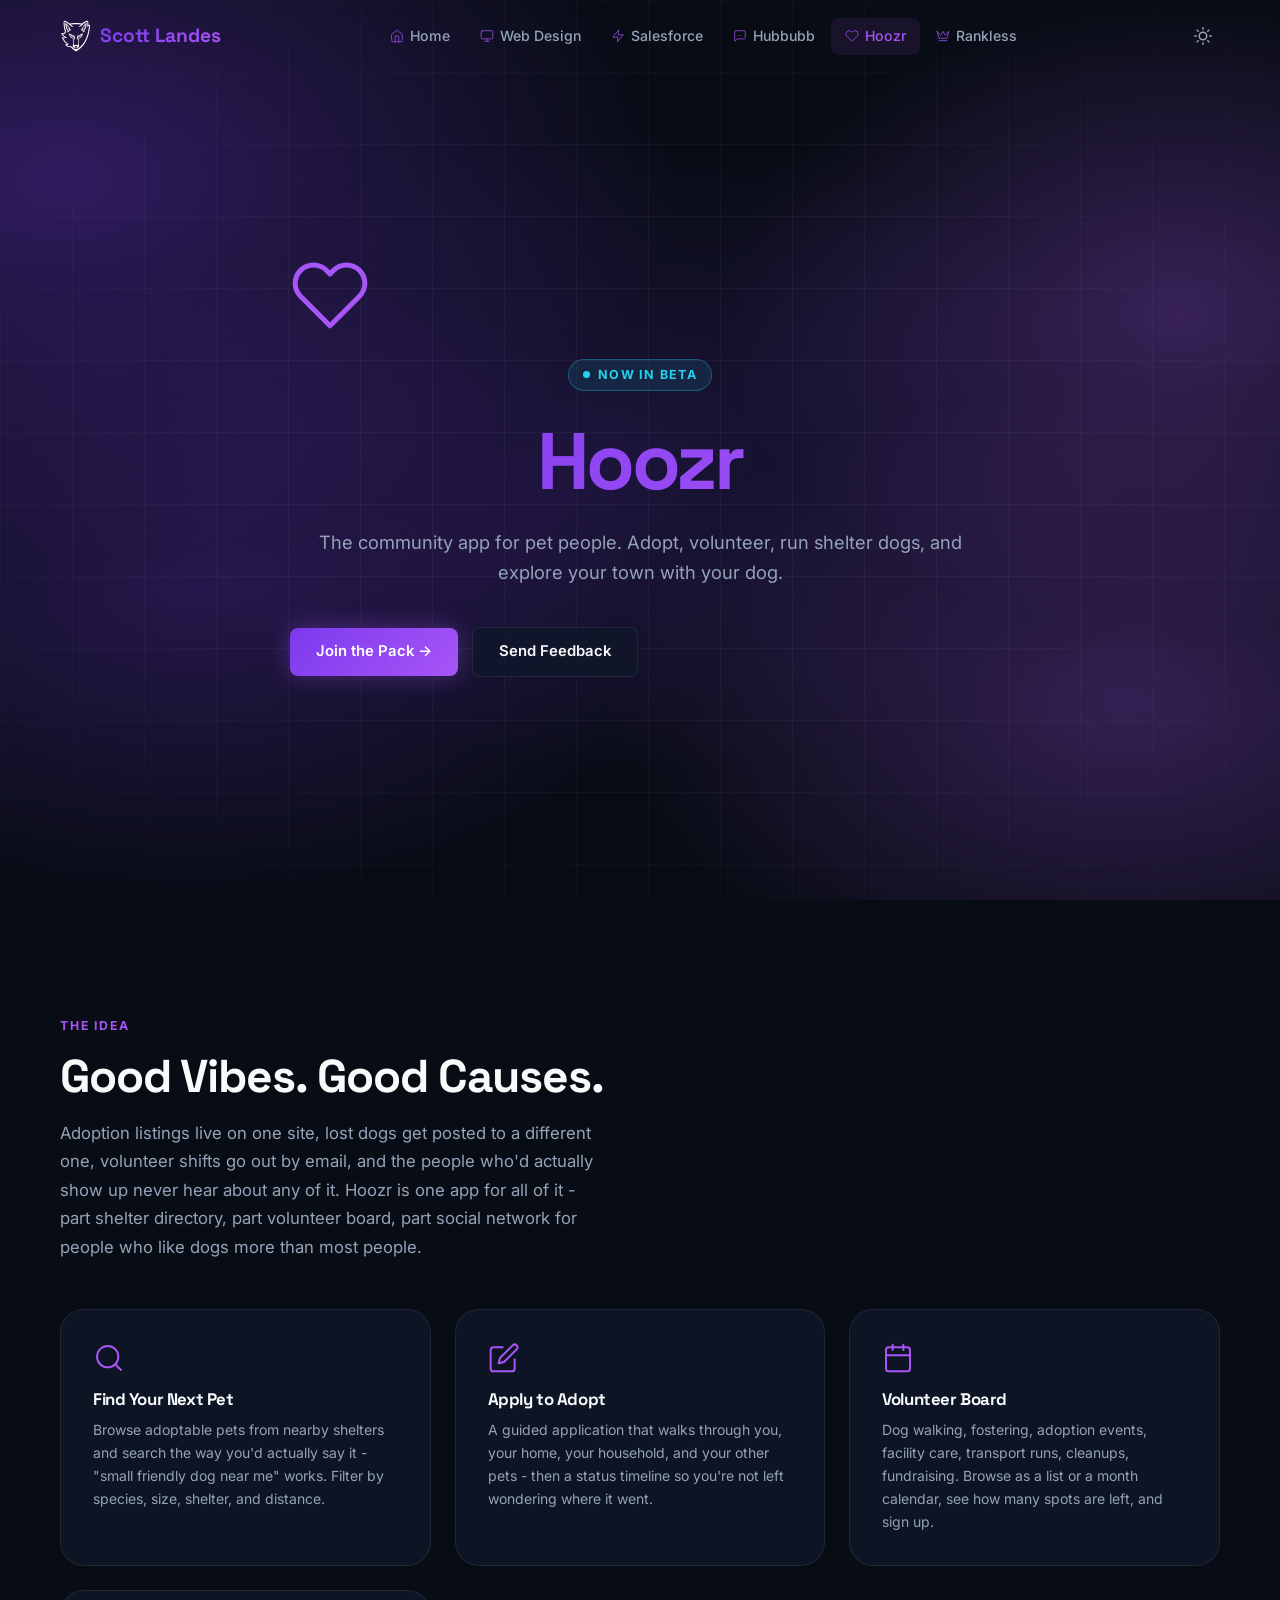
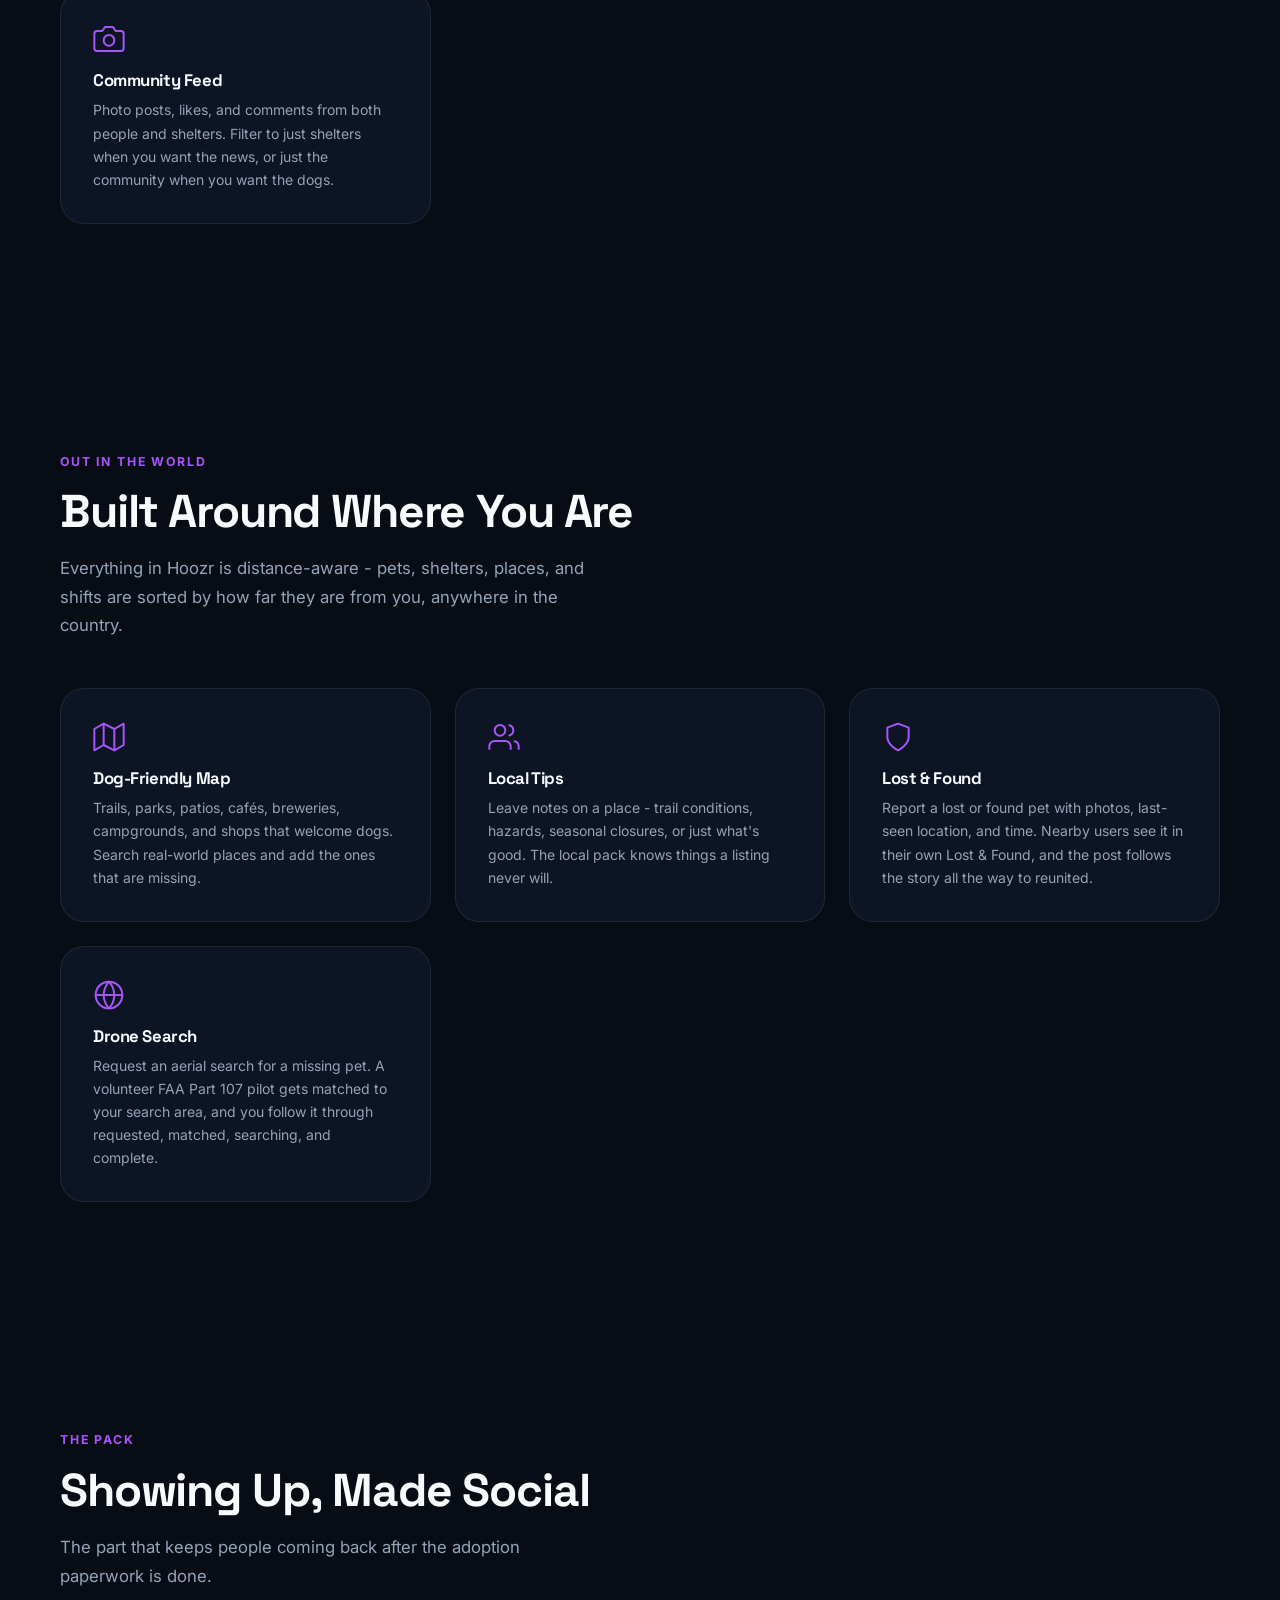
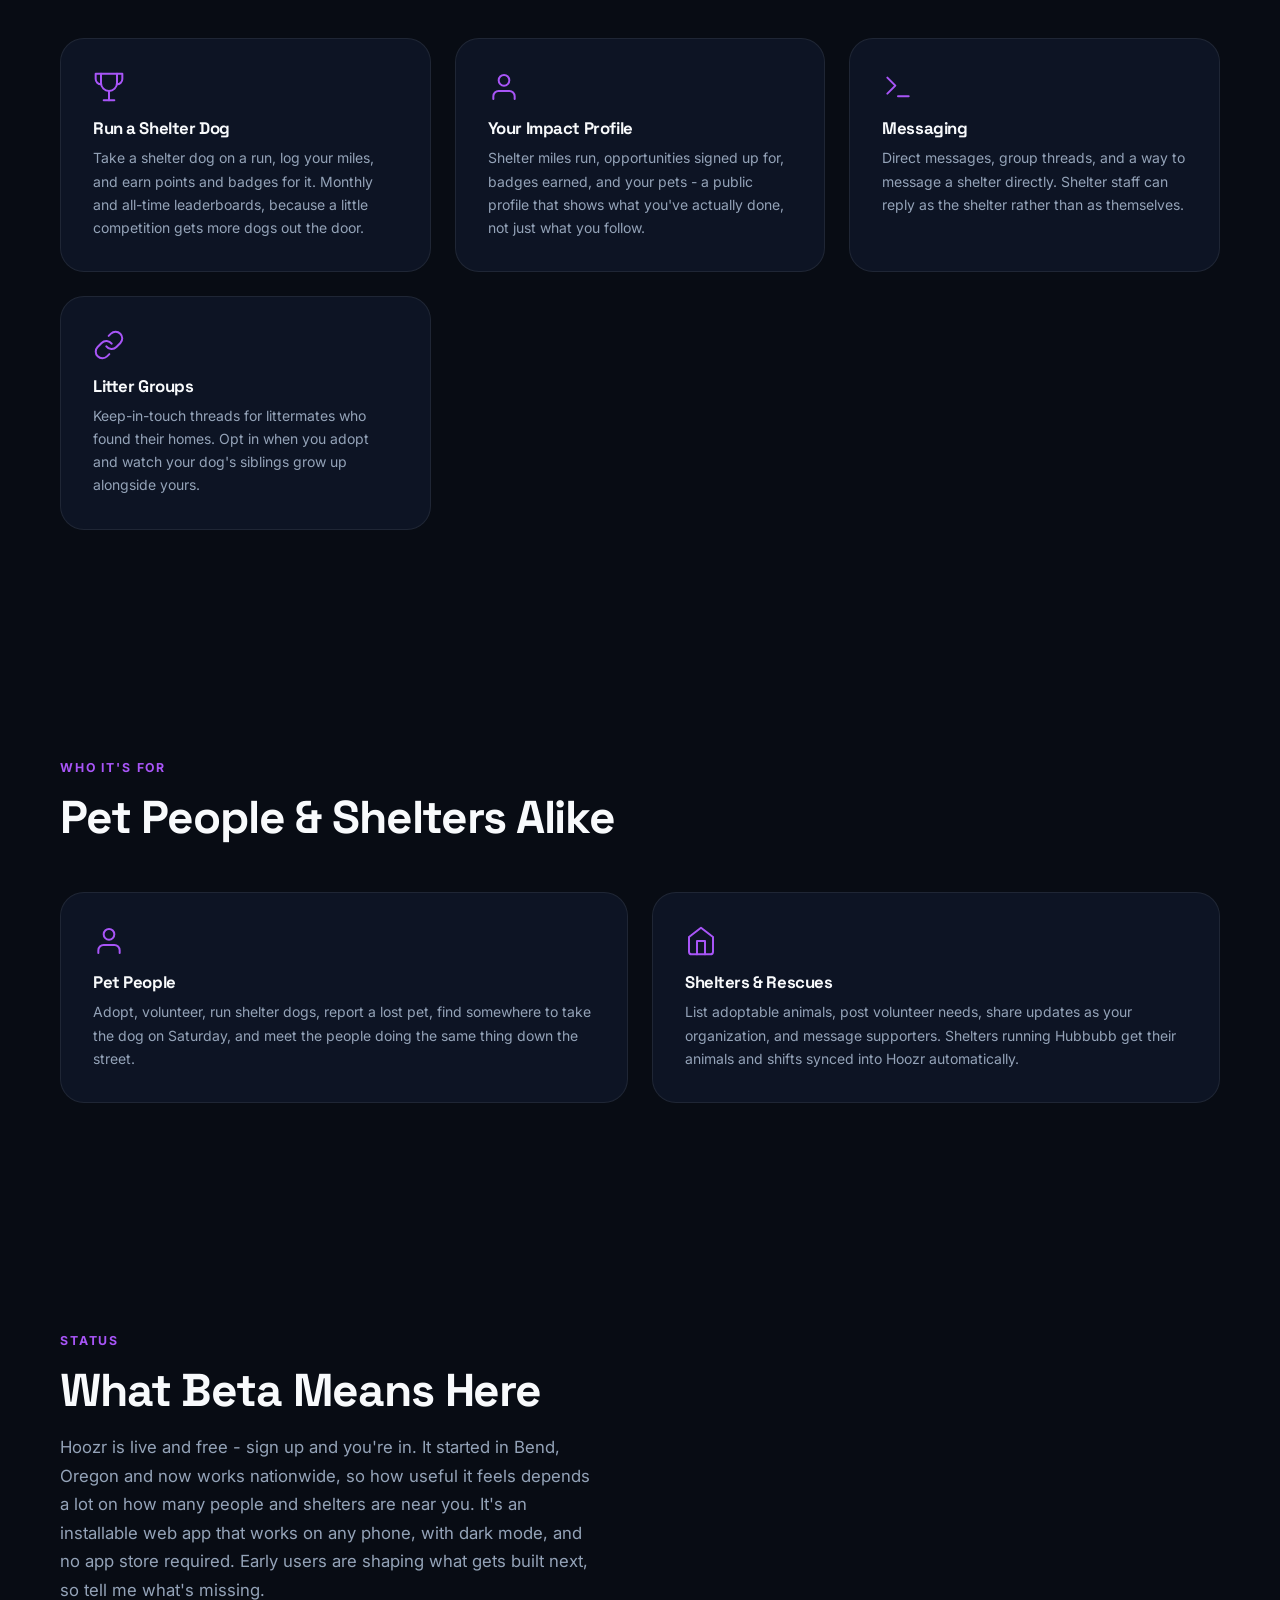
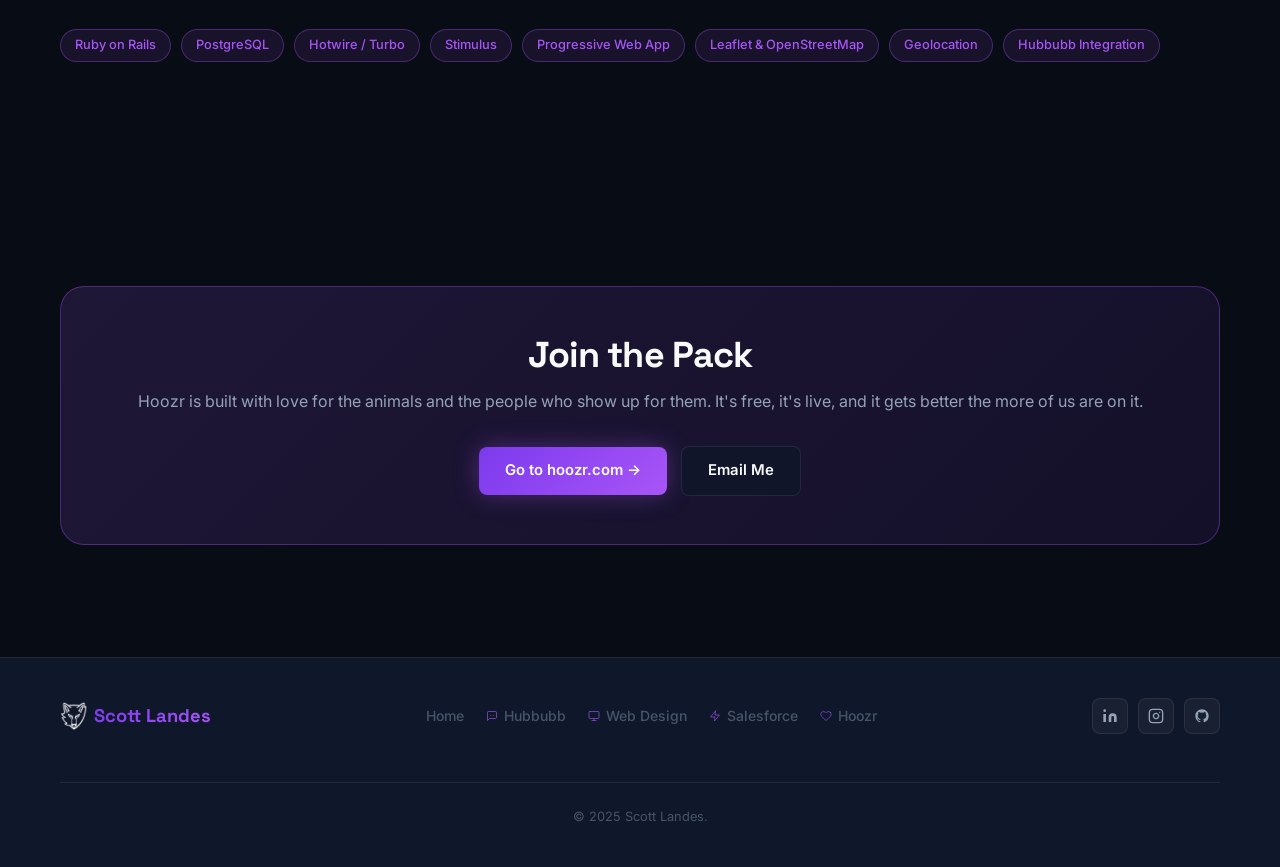
==== pages/hoozr.html @ 463d2e7c "Update product pages: Hubbubb and Hoozr to beta, Kings to Rankless Rewrite the three product pages f" ====
<!DOCTYPE html>
<html lang="en">
<head>
  <meta charset="UTF-8" />
  <meta name="viewport" content="width=device-width, initial-scale=1.0" />

  <!-- Primary Meta -->
  <title>Hoozr | Community App for Pet People | Beta | Scott Landes</title>
  <meta name="description" content="Hoozr is a community app for pet people, now in beta - adopt, volunteer, run shelter dogs, report lost pets, and find dog-friendly places near you." />
  <meta name="author" content="Scott Landes" />
  <link rel="canonical" href="https://scottjlandes.com/pages/hoozr.html" />
  <link rel="icon" type="image/svg+xml" href="../images/icons/icon-logo.svg" />
  <link rel="icon" type="image/png" sizes="32x32" href="../images/icons/icon-logo.png" />
  <link rel="apple-touch-icon" href="../images/icons/icon-logo.png" />

  <!-- Open Graph -->
  <meta property="og:type" content="website" />
  <meta property="og:url" content="https://scottjlandes.com/pages/hoozr.html" />
  <meta property="og:title" content="Hoozr | Community App for Pet People | Beta | Scott Landes" />
  <meta property="og:description" content="Hoozr is a community app for pet people, now in beta - adopt, volunteer, run shelter dogs, report lost pets, and find dog-friendly places near you." />
  <meta property="og:site_name" content="Scott Landes" />

  <!-- Twitter Card -->
  <meta name="twitter:card" content="summary_large_image" />
  <meta name="twitter:title" content="Hoozr | Community App for Pet People | Beta | Scott Landes" />
  <meta name="twitter:description" content="Hoozr is a community app for pet people, now in beta - adopt, volunteer, run shelter dogs, report lost pets, and find dog-friendly places near you." />

  <!-- Schema.org Person JSON-LD -->
  <script type="application/ld+json">
  {
    "@context": "https://schema.org",
    "@type": "Person",
    "name": "Scott Landes",
    "jobTitle": "Software Engineer & Web Designer",
    "url": "https://scottjlandes.com",
    "address": {
      "@type": "PostalAddress",
      "addressLocality": "Bend",
      "addressRegion": "OR",
      "addressCountry": "US"
    },
    "sameAs": [
      "https://www.linkedin.com/in/scott-and-vega",
      "https://www.instagram.com/scottnvega/"
    ]
  }
  </script>

  <!-- Fonts -->
  <link rel="preconnect" href="https://fonts.googleapis.com" />
  <link rel="preconnect" href="https://fonts.gstatic.com" crossorigin />
  <link href="https://fonts.googleapis.com/css2?family=Inter:wght@400;500;600&family=Space+Grotesk:wght@700;800&display=swap" rel="stylesheet" />

  <!-- Styles -->
  <link rel="stylesheet" href="../css/styles.css" />
  <script>(function(){var t=localStorage.getItem("theme");if(t)document.documentElement.setAttribute("data-theme",t);if(t==="light")document.addEventListener("DOMContentLoaded",function(){document.querySelectorAll("img[data-logo-dark]").forEach(function(i){i.src=i.getAttribute("data-logo-dark");});});})();</script>
</head>

<body>
  <div class="page-bg" aria-hidden="true"></div>

  <!-- ============================================================
       Navigation
  ============================================================ -->
  <header>
    <nav class="nav" aria-label="Main navigation">
      <div class="container">
        <div class="nav__inner">
          <a href="../index.html" class="nav__logo" aria-label="Scott Landes - Home"><img src="../images/icons/icon-logo.png" data-logo-light="../images/icons/icon-logo.png" data-logo-dark="../images/icons/icon-logo-dark.png" alt="" width="22" height="24"><span>Scott Landes</span></a>

          <ul class="nav__links" role="list">
            <li><a href="../index.html" class="nav__link"><img src="../images/icons/icon-home.svg" alt="" width="14" height="14">Home</a></li>
            <li><a href="web-design.html" class="nav__link"><img src="../images/icons/icon-web-design.svg" alt="" width="14" height="14">Web Design</a></li>
            <li><a href="salesforce.html" class="nav__link"><img src="../images/icons/icon-salesforce.svg" alt="" width="14" height="14">Salesforce</a></li>
            <li><a href="hubbubb.html" class="nav__link"><img src="../images/icons/icon-hubbub.svg" alt="" width="14" height="14">Hubbubb</a></li>
            <li><a href="hoozr.html" class="nav__link active" aria-current="page"><img src="../images/icons/icon-hoozr.svg" alt="" width="14" height="14">Hoozr</a></li>
            <li><a href="rankless.html" class="nav__link"><img src="../images/icons/icon-kings.svg" alt="" width="14" height="14">Rankless</a></li>
          </ul>

          <button class="nav__theme" aria-label="Toggle dark/light mode">
            <svg class="theme-icon theme-icon--sun" width="18" height="18" viewBox="0 0 24 24" fill="none" stroke="currentColor" stroke-width="2" stroke-linecap="round" stroke-linejoin="round" aria-hidden="true"><circle cx="12" cy="12" r="5"/><line x1="12" y1="1" x2="12" y2="3"/><line x1="12" y1="21" x2="12" y2="23"/><line x1="4.22" y1="4.22" x2="5.64" y2="5.64"/><line x1="18.36" y1="18.36" x2="19.78" y2="19.78"/><line x1="1" y1="12" x2="3" y2="12"/><line x1="21" y1="12" x2="23" y2="12"/><line x1="4.22" y1="19.78" x2="5.64" y2="18.36"/><line x1="18.36" y1="5.64" x2="19.78" y2="4.22"/></svg>
            <svg class="theme-icon theme-icon--moon" width="18" height="18" viewBox="0 0 24 24" fill="none" stroke="currentColor" stroke-width="2" stroke-linecap="round" stroke-linejoin="round" aria-hidden="true"><path d="M21 12.79A9 9 0 1 1 11.21 3 7 7 0 0 0 21 12.79z"/></svg>
          </button>
          <button class="nav__ham" aria-label="Open mobile menu" aria-expanded="false">
            <span></span>
            <span></span>
            <span></span>
          </button>
        </div>
      </div>
    </nav>

    <!-- Mobile overlay menu -->
    <div class="nav__mobile" aria-hidden="true">
      <a href="../index.html" class="nav__mobile-link"><img src="../images/icons/icon-home.svg" alt="" width="28" height="28">Home</a>
      <a href="web-design.html" class="nav__mobile-link"><img src="../images/icons/icon-web-design.svg" alt="" width="28" height="28">Web Design</a>
      <a href="salesforce.html" class="nav__mobile-link"><img src="../images/icons/icon-salesforce.svg" alt="" width="28" height="28">Salesforce</a>
      <a href="hubbubb.html" class="nav__mobile-link"><img src="../images/icons/icon-hubbub.svg" alt="" width="28" height="28">Hubbubb</a>
      <a href="hoozr.html" class="nav__mobile-link"><img src="../images/icons/icon-hoozr.svg" alt="" width="28" height="28">Hoozr</a>
      <a href="rankless.html" class="nav__mobile-link"><img src="../images/icons/icon-kings.svg" alt="" width="28" height="28">Rankless</a>
    </div>
  </header>

  <main>

    <!-- ============================================================
         Beta Hero
    ============================================================ -->
    <section class="cs-hero" aria-label="Hoozr - Now in Beta">
      <div class="hero__bg"></div>
      <div class="hero__grid"></div>

      <div class="container">
        <div class="cs-hero__content reveal">
          <div class="cs-hero__logo" aria-hidden="true"><img src="../images/icons/icon-hoozr.svg" alt="" width="80" height="80"></div>
          <p class="cs-hero__tag cs-hero__tag--beta">Now in Beta</p>
          <h1 class="cs-hero__title gradient-text">Hoozr</h1>
          <p class="cs-hero__desc">The community app for pet people. Adopt, volunteer, run shelter dogs, and explore your town with your dog.</p>
          <div class="hero__actions">
            <a href="https://hoozr.com" target="_blank" rel="noopener noreferrer" class="btn btn-primary">Join the Pack →</a>
            <a href="mailto:scottandvega@gmail.com?subject=Hoozr%20Beta%20Feedback" class="btn btn-ghost">Send Feedback</a>
          </div>
        </div>
      </div>
    </section>

    <!-- ============================================================
         The Idea
    ============================================================ -->
    <section aria-labelledby="hoozr-vision-title">
      <div class="container">
        <p class="label reveal">The Idea</p>
        <h2 class="section-title reveal reveal-d1" id="hoozr-vision-title">Good Vibes. Good Causes.</h2>
        <p class="section-desc reveal reveal-d2">Adoption listings live on one site, lost dogs get posted to a different one, volunteer shifts go out by email, and the people who'd actually show up never hear about any of it. Hoozr is one app for all of it - part shelter directory, part volunteer board, part social network for people who like dogs more than most people.</p>

        <div class="feature-grid">

          <div class="card reveal reveal-d1">
            <div class="feature-card__icon" aria-hidden="true"><img src="../images/icons/icon-search.svg" alt="" width="32" height="32"></div>
            <h3 class="feature-card__title">Find Your Next Pet</h3>
            <p class="feature-card__desc">Browse adoptable pets from nearby shelters and search the way you'd actually say it - "small friendly dog near me" works. Filter by species, size, shelter, and distance.</p>
          </div>

          <div class="card reveal reveal-d2">
            <div class="feature-card__icon" aria-hidden="true"><img src="../images/icons/icon-pen.svg" alt="" width="32" height="32"></div>
            <h3 class="feature-card__title">Apply to Adopt</h3>
            <p class="feature-card__desc">A guided application that walks through you, your home, your household, and your other pets - then a status timeline so you're not left wondering where it went.</p>
          </div>

          <div class="card reveal reveal-d3">
            <div class="feature-card__icon" aria-hidden="true"><img src="../images/icons/icon-calendar.svg" alt="" width="32" height="32"></div>
            <h3 class="feature-card__title">Volunteer Board</h3>
            <p class="feature-card__desc">Dog walking, fostering, adoption events, facility care, transport runs, cleanups, fundraising. Browse as a list or a month calendar, see how many spots are left, and sign up.</p>
          </div>

          <div class="card reveal reveal-d4">
            <div class="feature-card__icon" aria-hidden="true"><img src="../images/icons/icon-camera.svg" alt="" width="32" height="32"></div>
            <h3 class="feature-card__title">Community Feed</h3>
            <p class="feature-card__desc">Photo posts, likes, and comments from both people and shelters. Filter to just shelters when you want the news, or just the community when you want the dogs.</p>
          </div>

        </div>
      </div>
    </section>

    <!-- ============================================================
         Out In The World
    ============================================================ -->
    <section aria-labelledby="hoozr-local-title">
      <div class="container">
        <p class="label reveal">Out in the World</p>
        <h2 class="section-title reveal reveal-d1" id="hoozr-local-title">Built Around Where You Are</h2>
        <p class="section-desc reveal reveal-d2">Everything in Hoozr is distance-aware - pets, shelters, places, and shifts are sorted by how far they are from you, anywhere in the country.</p>

        <div class="feature-grid">

          <div class="card reveal reveal-d1">
            <div class="feature-card__icon" aria-hidden="true"><img src="../images/icons/icon-map.svg" alt="" width="32" height="32"></div>
            <h3 class="feature-card__title">Dog-Friendly Map</h3>
            <p class="feature-card__desc">Trails, parks, patios, cafés, breweries, campgrounds, and shops that welcome dogs. Search real-world places and add the ones that are missing.</p>
          </div>

          <div class="card reveal reveal-d2">
            <div class="feature-card__icon" aria-hidden="true"><img src="../images/icons/icon-users.svg" alt="" width="32" height="32"></div>
            <h3 class="feature-card__title">Local Tips</h3>
            <p class="feature-card__desc">Leave notes on a place - trail conditions, hazards, seasonal closures, or just what's good. The local pack knows things a listing never will.</p>
          </div>

          <div class="card reveal reveal-d3">
            <div class="feature-card__icon" aria-hidden="true"><img src="../images/icons/icon-shield.svg" alt="" width="32" height="32"></div>
            <h3 class="feature-card__title">Lost &amp; Found</h3>
            <p class="feature-card__desc">Report a lost or found pet with photos, last-seen location, and time. Nearby users see it in their own Lost &amp; Found, and the post follows the story all the way to reunited.</p>
          </div>

          <div class="card reveal reveal-d4">
            <div class="feature-card__icon" aria-hidden="true"><img src="../images/icons/icon-globe.svg" alt="" width="32" height="32"></div>
            <h3 class="feature-card__title">Drone Search</h3>
            <p class="feature-card__desc">Request an aerial search for a missing pet. A volunteer FAA Part 107 pilot gets matched to your search area, and you follow it through requested, matched, searching, and complete.</p>
          </div>

        </div>
      </div>
    </section>

    <!-- ============================================================
         Community
    ============================================================ -->
    <section aria-labelledby="hoozr-community-title">
      <div class="container">
        <p class="label reveal">The Pack</p>
        <h2 class="section-title reveal reveal-d1" id="hoozr-community-title">Showing Up, Made Social</h2>
        <p class="section-desc reveal reveal-d2">The part that keeps people coming back after the adoption paperwork is done.</p>

        <div class="feature-grid">

          <div class="card reveal reveal-d1">
            <div class="feature-card__icon" aria-hidden="true"><img src="../images/icons/icon-trophy.svg" alt="" width="32" height="32"></div>
            <h3 class="feature-card__title">Run a Shelter Dog</h3>
            <p class="feature-card__desc">Take a shelter dog on a run, log your miles, and earn points and badges for it. Monthly and all-time leaderboards, because a little competition gets more dogs out the door.</p>
          </div>

          <div class="card reveal reveal-d2">
            <div class="feature-card__icon" aria-hidden="true"><img src="../images/icons/icon-user.svg" alt="" width="32" height="32"></div>
            <h3 class="feature-card__title">Your Impact Profile</h3>
            <p class="feature-card__desc">Shelter miles run, opportunities signed up for, badges earned, and your pets - a public profile that shows what you've actually done, not just what you follow.</p>
          </div>

          <div class="card reveal reveal-d3">
            <div class="feature-card__icon" aria-hidden="true"><img src="../images/icons/icon-terminal.svg" alt="" width="32" height="32"></div>
            <h3 class="feature-card__title">Messaging</h3>
            <p class="feature-card__desc">Direct messages, group threads, and a way to message a shelter directly. Shelter staff can reply as the shelter rather than as themselves.</p>
          </div>

          <div class="card reveal reveal-d4">
            <div class="feature-card__icon" aria-hidden="true"><img src="../images/icons/icon-link.svg" alt="" width="32" height="32"></div>
            <h3 class="feature-card__title">Litter Groups</h3>
            <p class="feature-card__desc">Keep-in-touch threads for littermates who found their homes. Opt in when you adopt and watch your dog's siblings grow up alongside yours.</p>
          </div>

        </div>
      </div>
    </section>

    <!-- ============================================================
         Built For
    ============================================================ -->
    <section aria-labelledby="hoozr-audience-title">
      <div class="container">
        <p class="label reveal">Who It's For</p>
        <h2 class="section-title reveal reveal-d1" id="hoozr-audience-title">Pet People &amp; Shelters Alike</h2>

        <div class="feature-grid">

          <div class="card reveal reveal-d2">
            <div class="feature-card__icon" aria-hidden="true"><img src="../images/icons/icon-user.svg" alt="" width="32" height="32"></div>
            <h3 class="feature-card__title">Pet People</h3>
            <p class="feature-card__desc">Adopt, volunteer, run shelter dogs, report a lost pet, find somewhere to take the dog on Saturday, and meet the people doing the same thing down the street.</p>
          </div>

          <div class="card reveal reveal-d3">
            <div class="feature-card__icon" aria-hidden="true"><img src="../images/icons/icon-home.svg" alt="" width="32" height="32"></div>
            <h3 class="feature-card__title">Shelters &amp; Rescues</h3>
            <p class="feature-card__desc">List adoptable animals, post volunteer needs, share updates as your organization, and message supporters. Shelters running Hubbubb get their animals and shifts synced into Hoozr automatically.</p>
          </div>

        </div>
      </div>
    </section>

    <!-- ============================================================
         Beta Status
    ============================================================ -->
    <section aria-labelledby="hoozr-status-title">
      <div class="container">
        <p class="label reveal">Status</p>
        <h2 class="section-title reveal reveal-d1" id="hoozr-status-title">What Beta Means Here</h2>
        <p class="section-desc reveal reveal-d2">Hoozr is live and free - sign up and you're in. It started in Bend, Oregon and now works nationwide, so how useful it feels depends a lot on how many people and shelters are near you. It's an installable web app that works on any phone, with dark mode, and no app store required. Early users are shaping what gets built next, so tell me what's missing.</p>

        <div class="tags reveal reveal-d3" aria-label="Technologies used in Hoozr">
          <span class="tag">Ruby on Rails</span>
          <span class="tag">PostgreSQL</span>
          <span class="tag">Hotwire / Turbo</span>
          <span class="tag">Stimulus</span>
          <span class="tag">Progressive Web App</span>
          <span class="tag">Leaflet &amp; OpenStreetMap</span>
          <span class="tag">Geolocation</span>
          <span class="tag">Hubbubb Integration</span>
        </div>
      </div>
    </section>

    <!-- ============================================================
         CTA
    ============================================================ -->
    <section aria-label="Join the Hoozr beta">
      <div class="container">
        <div class="cta-banner reveal">
          <h2 class="cta-banner__title">Join the Pack</h2>
          <p class="cta-banner__desc">Hoozr is built with love for the animals and the people who show up for them. It's free, it's live, and it gets better the more of us are on it.</p>
          <div class="hero__actions">
            <a href="https://hoozr.com" target="_blank" rel="noopener noreferrer" class="btn btn-primary">Go to hoozr.com →</a>
            <a href="mailto:scottandvega@gmail.com?subject=Hoozr%20Beta%20Feedback" class="btn btn-ghost">Email Me</a>
          </div>
        </div>
      </div>
    </section>

  </main>

  <!-- ============================================================
       Footer
  ============================================================ -->
  <footer class="footer">
    <div class="container">
      <div class="footer__inner">

        <a href="../index.html" class="footer__logo" aria-label="Scott Landes - Back to home"><img src="../images/icons/icon-logo.png" data-logo-light="../images/icons/icon-logo.png" data-logo-dark="../images/icons/icon-logo-dark.png" alt="" width="18" height="20"><span>Scott Landes</span></a>

        <nav class="footer__nav" aria-label="Footer navigation">
          <a href="../index.html">Home</a>
          <a href="hubbubb.html"><img src="../images/icons/icon-hubbub.svg" alt="" width="12" height="12">Hubbubb</a>
          <a href="web-design.html"><img src="../images/icons/icon-web-design.svg" alt="" width="12" height="12">Web Design</a>
          <a href="salesforce.html"><img src="../images/icons/icon-salesforce.svg" alt="" width="12" height="12">Salesforce</a>
          <a href="hoozr.html"><img src="../images/icons/icon-hoozr.svg" alt="" width="12" height="12">Hoozr</a>
        </nav>

        <div class="footer__social">
          <!-- LinkedIn -->
          <a href="https://www.linkedin.com/in/scott-and-vega" target="_blank" rel="noopener noreferrer" aria-label="Scott Landes on LinkedIn">
            <svg width="16" height="16" viewBox="0 0 24 24" fill="currentColor" aria-hidden="true">
              <path d="M16 8a6 6 0 0 1 6 6v7h-4v-7a2 2 0 0 0-2-2 2 2 0 0 0-2 2v7h-4v-7a6 6 0 0 1 6-6z"/>
              <rect x="2" y="9" width="4" height="12"/>
              <circle cx="4" cy="4" r="2"/>
            </svg>
          </a>

          <!-- Instagram -->
          <a href="https://www.instagram.com/scottnvega/" target="_blank" rel="noopener noreferrer" aria-label="Scott Landes on Instagram">
            <svg width="16" height="16" viewBox="0 0 24 24" fill="none" stroke="currentColor" stroke-width="2" stroke-linecap="round" stroke-linejoin="round" aria-hidden="true">
              <rect x="2" y="2" width="20" height="20" rx="5" ry="5"/>
              <path d="M16 11.37A4 4 0 1 1 12.63 8 4 4 0 0 1 16 11.37z"/>
              <line x1="17.5" y1="6.5" x2="17.51" y2="6.5"/>
            </svg>
          </a>

          <!-- GitHub -->
          <a href="https://github.com" target="_blank" rel="noopener noreferrer" aria-label="Scott Landes on GitHub">
            <svg width="16" height="16" viewBox="0 0 24 24" fill="currentColor" aria-hidden="true">
              <path d="M12 2C6.477 2 2 6.484 2 12.017c0 4.425 2.865 8.18 6.839 9.504.5.092.682-.217.682-.483 0-.237-.008-.868-.013-1.703-2.782.605-3.369-1.343-3.369-1.343-.454-1.158-1.11-1.466-1.11-1.466-.908-.62.069-.608.069-.608 1.003.07 1.531 1.032 1.531 1.032.892 1.53 2.341 1.088 2.91.832.092-.647.35-1.088.636-1.338-2.22-.253-4.555-1.113-4.555-4.951 0-1.093.39-1.988 1.029-2.688-.103-.253-.446-1.272.098-2.65 0 0 .84-.27 2.75 1.026A9.564 9.564 0 0 1 12 6.844a9.59 9.59 0 0 1 2.504.337c1.909-1.296 2.747-1.027 2.747-1.027.546 1.379.202 2.398.1 2.651.64.7 1.028 1.595 1.028 2.688 0 3.848-2.339 4.695-4.566 4.943.359.309.678.92.678 1.855 0 1.338-.012 2.419-.012 2.747 0 .268.18.58.688.482A10.02 10.02 0 0 0 22 12.017C22 6.484 17.522 2 12 2z"/>
            </svg>
          </a>
        </div>

        <p class="footer__copy">© 2025 Scott Landes.</p>

      </div>
    </div>
  </footer>

  <!-- Scripts -->
  <script src="../js/main.js" defer></script>

</body>
</html>
---- css/styles.css ----
/* ============================================================
   ScottJLandes.com — Main Stylesheet
   Mobile-first, CSS custom properties, no frameworks
   ============================================================ */

/* ---- Custom Properties ----------------------------------- */
:root {
  --bg:         #080c14;
  --bg-surface: #0f172a;
  --bg-card:    rgba(255,255,255,0.04);
  --bg-card-h:  rgba(255,255,255,0.07);

  --accent:     #a855f7;
  --accent-2:   #7c3aed;
  --gradient:   linear-gradient(135deg, #7c3aed 0%, #a855f7 100%);

  --text:       #f8fafc;
  --text-2:     #94a3b8;
  --text-muted: #475569;

  --border:     rgba(255,255,255,0.08);
  --border-a:   rgba(168,85,247,0.35);

  --font-body:  'Inter', -apple-system, BlinkMacSystemFont, sans-serif;
  --font-head:  'Space Grotesk', var(--font-body);

  --r-sm:  0.5rem;
  --r-md:  1rem;
  --r-lg:  1.5rem;

  --shadow-card: 0 8px 32px rgba(0,0,0,0.45);
  --shadow-glow: 0 0 48px rgba(168,85,247,0.18);

  --ease: cubic-bezier(0.4,0,0.2,1);
}

/* ---- Reset ------------------------------------------------ */
*, *::before, *::after { box-sizing: border-box; margin: 0; padding: 0; }

html { scroll-behavior: smooth; -webkit-text-size-adjust: 100%; background: var(--bg); }

body {
  font-family: var(--font-body);
  background: transparent;
  position: relative;
  z-index: 0;
  color: var(--text);
  line-height: 1.6;
  overflow-x: hidden;
  -webkit-font-smoothing: antialiased;
}

/* Full-page fixed atmosphere layer */
.page-bg {
  position: fixed;
  inset: 0;
  z-index: -1;
  pointer-events: none;
  background:
    radial-gradient(ellipse 80% 70% at 5%  20%,  rgba(124,58,237,0.35) 0%, transparent 60%),
    radial-gradient(ellipse 65% 65% at 92% 35%,  rgba(168,85,247,0.30) 0%, transparent 55%),
    radial-gradient(ellipse 70% 60% at 15% 65%,  rgba(124,58,237,0.26) 0%, transparent 60%),
    radial-gradient(ellipse 75% 65% at 88% 78%,  rgba(168,85,247,0.28) 0%, transparent 55%),
    radial-gradient(ellipse 60% 55% at 50% 50%,  rgba(124,58,237,0.17) 0%, transparent 65%);
  background-size: cover, cover, cover, cover, cover;
}

img, video { max-width: 100%; height: auto; display: block; }
a { color: inherit; text-decoration: none; }
ul { list-style: none; }
button { font-family: inherit; cursor: pointer; border: none; background: none; }

/* ---- Typography ------------------------------------------ */
h1,h2,h3,h4,h5,h6 {
  font-family: var(--font-head);
  line-height: 1.15;
  letter-spacing: -0.025em;
}

.gradient-text {
  background: var(--gradient);
  -webkit-background-clip: text;
  -webkit-text-fill-color: transparent;
  background-clip: text;
}

/* ---- Layout ---------------------------------------------- */
.container {
  width: min(1160px, 100% - 2.5rem);
  margin-inline: auto;
}

section { padding: clamp(4rem,10vw,7rem) 0; }

/* ---- Navigation ------------------------------------------ */
.nav {
  position: fixed;
  inset: 0 0 auto;
  z-index: 100;
  padding: 1.125rem 0;
  transition: background 0.3s var(--ease), border-color 0.3s var(--ease);
  border-bottom: 1px solid transparent;
}

.nav.scrolled {
  background: rgba(8,12,20,0.96);
  backdrop-filter: blur(18px);
  -webkit-backdrop-filter: blur(18px);
  border-bottom-color: var(--border);
}

.nav__inner {
  display: flex;
  align-items: center;
  justify-content: space-between;
  gap: 1.5rem;
}

.nav__logo {
  display: inline-flex;
  align-items: center;
  gap: 0.5rem;
  flex-shrink: 0;
  text-decoration: none;
}
.nav__logo img { flex-shrink: 0; width: 32px; height: 32px; }
.nav__logo span {
  font-family: var(--font-head);
  font-size: 1.2rem;
  font-weight: 700;
  background: var(--gradient);
  -webkit-background-clip: text;
  -webkit-text-fill-color: transparent;
  background-clip: text;
}

.nav__links {
  display: flex;
  align-items: center;
  gap: 0.125rem;
}

.nav__link {
  display: inline-flex;
  align-items: center;
  gap: 0.375rem;
  padding: 0.45rem 0.875rem;
  border-radius: var(--r-sm);
  font-size: 0.88rem;
  font-weight: 500;
  color: var(--text-2);
  transition: color 0.15s, background 0.15s;
}

.nav__link:hover { color: var(--text); background: rgba(255,255,255,0.06); }
.nav__link.active { color: var(--accent); background: rgba(168,85,247,0.1); }

/* Hamburger */
.nav__ham {
  display: none;
  flex-direction: column;
  gap: 5px;
  padding: 0.5rem;
  border-radius: var(--r-sm);
  transition: background 0.15s;
}
.nav__ham:hover { background: rgba(255,255,255,0.06); }
.nav__ham span {
  display: block;
  width: 22px;
  height: 2px;
  background: var(--text);
  border-radius: 2px;
  transition: transform 0.3s var(--ease), opacity 0.3s;
}
.nav__ham.open span:nth-child(1) { transform: translateY(7px) rotate(45deg); }
.nav__ham.open span:nth-child(2) { opacity: 0; transform: scaleX(0); }
.nav__ham.open span:nth-child(3) { transform: translateY(-7px) rotate(-45deg); }

/* Mobile menu overlay */
.nav__mobile {
  position: fixed;
  inset: 0;
  z-index: 99;
  background: rgba(8,12,20,0.97);
  display: flex;
  flex-direction: column;
  align-items: center;
  justify-content: center;
  gap: 2rem;
  opacity: 0;
  pointer-events: none;
  transition: opacity 0.3s var(--ease);
}
.nav__mobile.open { opacity: 1; pointer-events: all; }
.nav__mobile-link {
  display: inline-flex;
  align-items: center;
  gap: 0.625rem;
  font-family: var(--font-head);
  font-size: 2.25rem;
  font-weight: 700;
  color: var(--text-2);
  transition: color 0.15s;
}
.nav__mobile-link img { width: 28px; height: 28px; opacity: 0.7; transition: opacity 0.15s; }
.nav__mobile-link:hover { color: var(--text); }
.nav__mobile-link:hover img { opacity: 1; }

/* ---- Hero ------------------------------------------------- */
.hero {
  min-height: 100svh;
  display: flex;
  align-items: center;
  position: relative;
  overflow: hidden;
  padding-top: 5rem;
}

.hero__bg {
  display: none;
}

.hero__grid {
  position: absolute;
  inset: 0;
  background-image:
    linear-gradient(rgba(255,255,255,0.04) 1px, transparent 1px),
    linear-gradient(90deg, rgba(255,255,255,0.04) 1px, transparent 1px);
  background-size: 72px 72px;
  mask-image: radial-gradient(ellipse 85% 85% at 50% 50%, black 30%, transparent 100%);
  -webkit-mask-image: radial-gradient(ellipse 85% 85% at 50% 50%, black 30%, transparent 100%);
  z-index: 0;
}

.hero__content {
  position: relative;
  z-index: 1;
  max-width: 760px;
}

.hero__badge {
  display: inline-flex;
  align-items: center;
  gap: 0.5rem;
  padding: 0.35rem 0.875rem;
  border-radius: 100px;
  border: 1px solid var(--border-a);
  background: rgba(168,85,247,0.1);
  color: var(--accent);
  font-size: 0.82rem;
  font-weight: 600;
  margin-bottom: 1.625rem;
}

.hero__badge-dot {
  width: 6px;
  height: 6px;
  border-radius: 50%;
  background: #22c55e;
  animation: dot-pulse 2.2s ease-in-out infinite;
}

@keyframes dot-pulse {
  0%,100% { opacity:1; transform:scale(1); }
  50%      { opacity:.4; transform:scale(.7); }
}

.hero__name-row {
  display: flex;
  align-items: center;
  gap: 1rem;
}
.hero__logo { flex-shrink: 0; width: 96px; height: 96px; }

.hero__title {
  font-size: clamp(2.75rem, 8vw, 5.75rem);
  font-weight: 800;
  line-height: 1.04;
  letter-spacing: -0.04em;
  margin-bottom: 1.375rem;
}

.hero__subtitle {
  font-size: clamp(1rem, 2.2vw, 1.25rem);
  color: var(--text-2);
  max-width: 520px;
  margin-bottom: 2.5rem;
  line-height: 1.65;
  font-weight: 400;
}

.hero__actions {
  display: flex;
  flex-wrap: wrap;
  gap: 0.875rem;
  align-items: center;
}

.hero__scroll {
  position: absolute;
  bottom: 2.5rem;
  left: 50%;
  transform: translateX(-50%);
  display: flex;
  flex-direction: column;
  align-items: center;
  gap: 0.5rem;
  color: var(--text-muted);
  font-size: 0.75rem;
  font-weight: 500;
  letter-spacing: 0.1em;
  text-transform: uppercase;
  animation: hero-scroll 2.5s ease-in-out infinite;
  z-index: 1;
}

.hero__scroll svg { animation: bounce 2s ease-in-out infinite; }

@keyframes bounce {
  0%,100% { transform:translateY(0); }
  50%      { transform:translateY(5px); }
}

/* ---- Buttons --------------------------------------------- */
.btn {
  display: inline-flex;
  align-items: center;
  gap: 0.5rem;
  padding: 0.75rem 1.625rem;
  border-radius: var(--r-sm);
  font-size: 0.93rem;
  font-weight: 600;
  transition: transform 0.2s var(--ease), box-shadow 0.2s var(--ease), background 0.2s;
  white-space: nowrap;
}

.btn-primary {
  background: var(--gradient);
  color: #fff;
  box-shadow: 0 0 24px rgba(168,85,247,0.35);
}
.btn-primary:hover {
  transform: translateY(-2px);
  box-shadow: 0 6px 36px rgba(168,85,247,0.5);
}

.btn-ghost {
  background: rgba(15,23,42,0.75);
  color: var(--text);
  border: 1px solid var(--border);
}
.btn-ghost:hover {
  background: var(--bg-card-h);
  border-color: rgba(255,255,255,0.15);
  transform: translateY(-2px);
}

/* ---- Section Labels -------------------------------------- */
.label {
  display: inline-block;
  font-size: 0.77rem;
  font-weight: 700;
  text-transform: uppercase;
  letter-spacing: 0.15em;
  color: var(--accent);
  margin-bottom: 0.875rem;
}

.section-title {
  font-size: clamp(1.875rem, 4vw, 2.875rem);
  font-weight: 800;
  margin-bottom: 1rem;
}

.section-desc {
  font-size: 1.05rem;
  color: var(--text-2);
  max-width: 540px;
  line-height: 1.7;
}

/* ---- Cards ----------------------------------------------- */
.card {
  background: rgba(15,23,42,0.75);
  border: 1px solid var(--border);
  border-radius: var(--r-lg);
  padding: 2rem;
  transition: border-color 0.3s, transform 0.3s var(--ease), box-shadow 0.3s var(--ease);
  position: relative;
  overflow: hidden;
}

.card::after {
  content: '';
  position: absolute;
  inset: 0;
  border-radius: inherit;
  opacity: 0;
  transition: opacity 0.3s;
  background: radial-gradient(circle at var(--mx,50%) var(--my,50%), rgba(168,85,247,0.09), transparent 65%);
  pointer-events: none;
}

.card:hover {
  border-color: var(--border-a);
  transform: translateY(-5px);
  box-shadow: var(--shadow-card), var(--shadow-glow);
}
.card:hover::after { opacity: 1; }

/* ---- Project Cards --------------------------------------- */
.projects-grid {
  display: grid;
  grid-template-columns: repeat(6, 1fr);
  gap: 1.375rem;
  margin-top: 3rem;
}
.proj-card--live { grid-column: span 2; }
.proj-card--soon { grid-column: span 2; }

@media (max-width: 900px) {
  .proj-card--live,
  .proj-card--soon { grid-column: span 6; }
}
@media (min-width: 901px) and (max-width: 1100px) {
  .proj-card--live,
  .proj-card--soon { grid-column: span 3; }
}

.proj-card { cursor: pointer; }

.proj-card__icon {
  width: 52px;
  height: 52px;
  border-radius: var(--r-md);
  display: flex;
  align-items: center;
  justify-content: center;
  font-size: 1.6rem;
  margin-bottom: 1.25rem;
  background: var(--bg-surface);
  border: 1px solid var(--border);
}

.proj-card__badge {
  position: absolute;
  top: 1.125rem;
  right: 1.125rem;
  padding: 0.22rem 0.6rem;
  border-radius: 100px;
  font-size: 0.68rem;
  font-weight: 700;
  text-transform: uppercase;
  letter-spacing: 0.05em;
}
.badge-soon { background: rgba(251,146,60,.14); color: #fb923c; border: 1px solid rgba(251,146,60,.25); }
.badge-live { background: rgba(34,197,94,.14);  color: #22c55e; border: 1px solid rgba(34,197,94,.25); }
.badge-beta { background: rgba(34,211,238,.14); color: #22d3ee; border: 1px solid rgba(34,211,238,.28); }

.proj-card__title { font-size: 1.2rem; font-weight: 700; margin-bottom: 0.5rem; }
.proj-card__desc  { font-size: 0.87rem; color: var(--text-2); line-height: 1.65; margin-bottom: 1.375rem; }

.proj-card__link {
  display: inline-flex;
  align-items: center;
  gap: 0.35rem;
  font-size: 0.85rem;
  font-weight: 600;
  color: var(--accent);
  transition: gap 0.15s;
}
.proj-card:hover .proj-card__link { gap: 0.625rem; }

/* ---- Skills Grid ----------------------------------------- */
.skills-grid {
  display: flex;
  flex-wrap: wrap;
  gap: 0.75rem;
  margin-top: 2.5rem;
}
.skill-category {
  flex: 0 0 100%;
  font-size: 0.72rem;
  font-weight: 700;
  text-transform: uppercase;
  letter-spacing: 0.12em;
  color: var(--accent);
  padding-top: 1.75rem;
  border-top: 1px solid var(--border);
  margin-bottom: 0.125rem;
}
.skill-category:first-child { padding-top: 0; border-top: none; }

.skill-chip {
  display: flex;
  align-items: center;
  gap: 0.75rem;
  padding: 0.875rem 1.125rem;
  background: rgba(15,23,42,0.75);
  border: 1px solid var(--border);
  border-radius: var(--r-sm);
  font-size: 0.875rem;
  font-weight: 500;
  transition: border-color 0.15s, background 0.15s;
}
.skill-chip:hover { border-color: var(--border-a); background: rgba(168,85,247,0.07); }
.skill-chip__icon { font-size: 1.25rem; }

/* ---- Experience ------------------------------------------ */
.experience-list { display: flex; flex-direction: column; gap: 0; margin-top: 2.5rem; }

.exp-item {
  display: grid;
  grid-template-columns: 140px 1fr;
  gap: 1.5rem;
  padding: 2rem 0;
  border-bottom: 1px solid var(--border);
  transition: background 0.2s;
}
.exp-item:first-child { border-top: 1px solid var(--border); }

.exp-item__period {
  font-size: 0.82rem;
  color: var(--text-muted);
  font-weight: 500;
  padding-top: 0.2rem;
  white-space: nowrap;
}

.exp-item__role     { font-size: 1.05rem; font-weight: 700; margin-bottom: 0.2rem; }
.exp-item__company  { color: var(--accent); font-weight: 600; font-size: 0.875rem; margin-bottom: 0.75rem; }
.exp-item__bullets  { color: var(--text-2); font-size: 0.875rem; line-height: 1.7; }

.exp-item__bullets li { padding-left: 1rem; position: relative; }
.exp-item__bullets li::before {
  content: '▸';
  position: absolute;
  left: 0;
  color: var(--accent);
  font-size: 0.75rem;
}

/* ---- About ----------------------------------------------- */
.about-grid {
  display: grid;
  grid-template-columns: 1fr 1fr;
  gap: 5rem;
  align-items: center;
}

.about-stats {
  display: grid;
  grid-template-columns: 1fr 1fr;
  gap: 1rem;
  margin-top: 2rem;
}

.stat {
  padding: 1.375rem;
  background: rgba(15,23,42,0.75);
  border: 1px solid var(--border);
  border-radius: var(--r-md);
  text-align: center;
}
.stat__num {
  font-family: var(--font-head);
  font-size: 2.25rem;
  font-weight: 800;
  background: var(--gradient);
  -webkit-background-clip: text;
  -webkit-text-fill-color: transparent;
  background-clip: text;
  line-height: 1;
  margin-bottom: 0.375rem;
}
.stat__label { font-size: 0.78rem; color: var(--text-muted); font-weight: 500; }

.about-visual {
  position: relative;
  aspect-ratio: 1;
  max-width: 420px;
  margin-inline: auto;
}

.about-visual__bg {
  position: absolute;
  inset: 0;
  background: var(--gradient);
  border-radius: var(--r-xl, 2rem);
  opacity: 0.12;
  filter: blur(40px);
}

.about-visual__card {
  position: absolute;
  background: rgba(15,23,42,0.75);
  border: 1px solid var(--border);
  border-radius: var(--r-lg);
  padding: 1.25rem 1.5rem;
  font-size: 0.875rem;
}

.about-visual__card--main {
  inset: 10% 10%;
  display: flex;
  flex-direction: column;
  align-items: center;
  justify-content: center;
  gap: 0.75rem;
  font-family: var(--font-head);
  font-weight: 700;
  font-size: 1.1rem;
  text-align: center;
  border-color: var(--border-a);
}

/* ---- Coming Soon (Hubbub/Hoozr) -------------------------- */
.cs-hero {
  min-height: 100svh;
  display: flex;
  align-items: center;
  justify-content: center;
  text-align: center;
  position: relative;
  overflow: hidden;
  padding: 6rem 0 4rem;
}

.cs-hero__content { position: relative; z-index: 1; max-width: 700px; margin-inline: auto; }
.cs-hero__logo { font-size: 5rem; margin-bottom: 1.5rem; }
.cs-hero__tag {
  display: inline-block;
  padding: 0.3rem 0.875rem;
  border-radius: 100px;
  border: 1px solid rgba(251,146,60,0.3);
  background: rgba(251,146,60,0.1);
  color: #fb923c;
  font-size: 0.78rem;
  font-weight: 700;
  text-transform: uppercase;
  letter-spacing: 0.1em;
  margin-bottom: 1.5rem;
}

/* Beta variant — live product, not a placeholder */
.cs-hero__tag--beta {
  display: inline-flex;
  align-items: center;
  gap: 0.5rem;
  border-color: rgba(34,211,238,0.32);
  background: rgba(34,211,238,0.1);
  color: #22d3ee;
}
.cs-hero__tag--beta::before {
  content: "";
  width: 7px;
  height: 7px;
  border-radius: 50%;
  background: currentColor;
  box-shadow: 0 0 0 0 rgba(34,211,238,0.6);
  animation: beta-pulse 2.4s var(--ease) infinite;
}
@keyframes beta-pulse {
  0%   { box-shadow: 0 0 0 0   rgba(34,211,238,0.55); }
  70%  { box-shadow: 0 0 0 8px rgba(34,211,238,0);    }
  100% { box-shadow: 0 0 0 0   rgba(34,211,238,0);    }
}
@media (prefers-reduced-motion: reduce) {
  .cs-hero__tag--beta::before { animation: none; }
}

.cs-hero__title { font-size: clamp(3rem,8vw,5rem); font-weight: 800; letter-spacing: -0.04em; margin-bottom: 1.25rem; }
.cs-hero__desc  { font-size: 1.15rem; color: var(--text-2); margin-bottom: 2.5rem; line-height: 1.65; }

/* ---- Page Hero (non-home pages) -------------------------- */
.page-hero {
  padding: 8rem 0 4rem;
  border-bottom: 1px solid var(--border);
  position: relative;
  overflow: hidden;
}

.page-hero__bg {
  position: absolute;
  inset: 0;
  background:
    radial-gradient(ellipse 75% 60% at 20% 70%,  rgba(168,85,247,0.30) 0%, transparent 65%),
    radial-gradient(ellipse 55% 50% at 85% 55%,  rgba(124,58,237,0.22) 0%, transparent 60%);
}

.page-hero__content { position: relative; z-index: 1; }
.page-hero__title { font-size: clamp(2.5rem,6vw,4.5rem); font-weight: 800; letter-spacing: -0.04em; margin-bottom: 1rem; }
.page-hero__desc  { font-size: 1.1rem; color: var(--text-2); max-width: 560px; line-height: 1.7; }

/* ---- Feature List ---------------------------------------- */
.feature-grid {
  display: grid;
  grid-template-columns: repeat(auto-fit, minmax(280px, 1fr));
  gap: 1.5rem;
  margin-top: 3rem;
}

.feature-card__icon { font-size: 2rem; margin-bottom: 1rem; }
.feature-card__title { font-size: 1.05rem; font-weight: 700; margin-bottom: 0.5rem; }
.feature-card__desc  { font-size: 0.875rem; color: var(--text-2); line-height: 1.65; }

/* ---- Process Steps --------------------------------------- */
.steps { display: flex; flex-direction: column; gap: 0; counter-reset: step; margin-top: 2.5rem; }

.step {
  display: grid;
  grid-template-columns: 2.5rem 1fr;
  gap: 1.25rem;
  padding: 1.5rem 0;
  border-bottom: 1px solid var(--border);
  counter-increment: step;
}
.step:first-child { border-top: 1px solid var(--border); }

.step::before {
  content: counter(step, decimal-leading-zero);
  font-family: var(--font-head);
  font-size: 0.875rem;
  font-weight: 700;
  color: var(--accent);
  padding-top: 0.125rem;
}

.step__title { font-size: 1rem; font-weight: 700; margin-bottom: 0.375rem; }
.step__desc  { font-size: 0.875rem; color: var(--text-2); line-height: 1.65; }

/* ---- Tag Pills ------------------------------------------- */
.tags { display: flex; flex-wrap: wrap; gap: 0.625rem; margin-top: 1.5rem; }
.tag {
  padding: 0.35rem 0.875rem;
  border-radius: 100px;
  font-size: 0.8rem;
  font-weight: 500;
  background: rgba(168,85,247,0.1);
  border: 1px solid var(--border-a);
  color: var(--accent);
}

/* ---- CTA Banner ------------------------------------------ */
.cta-banner {
  background: linear-gradient(135deg, rgba(168,85,247,0.15) 0%, rgba(124,58,237,0.1) 100%);
  border: 1px solid var(--border-a);
  border-radius: var(--r-lg);
  padding: 3rem;
  text-align: center;
}

.cta-banner__title { font-size: clamp(1.5rem,3vw,2.25rem); font-weight: 800; margin-bottom: 0.75rem; }
.cta-banner__desc  { font-size: 1rem; color: var(--text-2); margin-bottom: 2rem; }
.cta-banner .hero__actions { justify-content: center; align-items: center; }

/* ---- Scroll Reveal --------------------------------------- */
.reveal {
  opacity: 0;
  transform: translateY(28px);
  transition: opacity 0.65s var(--ease), transform 0.65s var(--ease);
}
.reveal.in { opacity: 1; transform: translateY(0); }
.reveal-d1 { transition-delay: 0.1s; }
.reveal-d2 { transition-delay: 0.2s; }
.reveal-d3 { transition-delay: 0.3s; }
.reveal-d4 { transition-delay: 0.4s; }
.reveal-d5 { transition-delay: 0.5s; }
.reveal-d6 { transition-delay: 0.6s; }

/* ---- Footer ---------------------------------------------- */
.footer {
  padding: 2.5rem 0;
  border-top: 1px solid var(--border);
  background: var(--bg-surface);
}

.footer__inner {
  display: flex;
  align-items: center;
  justify-content: space-between;
  flex-wrap: wrap;
  gap: 1.5rem;
}

.footer__logo {
  display: inline-flex;
  align-items: center;
  gap: 0.4rem;
  text-decoration: none;
}
.footer__logo img { width: 28px; height: 28px; }
.footer__logo span {
  font-family: var(--font-head);
  font-size: 1.15rem;
  font-weight: 700;
  background: var(--gradient);
  -webkit-background-clip: text;
  -webkit-text-fill-color: transparent;
  background-clip: text;
}

.footer__nav { display: flex; gap: 1.375rem; flex-wrap: wrap; }
.footer__nav a { display: inline-flex; align-items: center; gap: 0.375rem; color: var(--text-muted); font-size: 0.875rem; font-weight: 500; transition: color 0.15s; }
.footer__nav a:hover { color: var(--text); }

.footer__social { display: flex; gap: 0.625rem; }
.footer__social a {
  width: 36px; height: 36px;
  border-radius: var(--r-sm);
  background: var(--bg-card);
  border: 1px solid var(--border);
  display: flex; align-items: center; justify-content: center;
  color: var(--text-2);
  font-size: 0.9rem;
  transition: border-color 0.15s, color 0.15s, transform 0.2s;
}
.footer__social a:hover { border-color: var(--border-a); color: var(--accent); transform: translateY(-2px); }

.footer__bend-badge {
  display: inline-block;
  width: 22px;
  height: 22px;
  vertical-align: middle;
  margin-left: 0.2rem;
  opacity: 0.85;
}

.footer__copy {
  width: 100%;
  text-align: center;
  padding-top: 1.5rem;
  margin-top: 1.5rem;
  border-top: 1px solid var(--border);
  font-size: 0.8rem;
  color: var(--text-muted);
}

/* ---- Icons ----------------------------------------------- */
.proj-card__icon img    { width: 28px; height: 28px; }
.feature-card__icon img { width: 32px; height: 32px; }
.skill-chip__icon img   { width: 20px; height: 20px; }
.cs-hero__logo img      { width: 80px; height: 80px; }
.nav__link img,
.footer__nav a img      { pointer-events: none; opacity: 0.85; }

/* ---- Divider --------------------------------------------- */
.divider { height: 1px; background: var(--border); margin: 1rem 0; }

/* ---- Responsive ------------------------------------------ */
@media (max-width: 900px) {
  .about-grid { grid-template-columns: 1fr; gap: 3rem; }
  .about-visual { max-width: 320px; }
}

@media (max-width: 768px) {
  .nav__links { display: none; }
  .nav__ham   { display: flex; margin-left: auto; }
  .nav__theme { order: 1; margin-left: 0.25rem; }
  .hero       { align-items: flex-start; padding-top: 4.5rem; }
  .hero__subtitle { margin-bottom: 1.5rem; }

  .exp-item { grid-template-columns: 1fr; gap: 0.5rem; }
  .exp-item__period { font-size: 0.78rem; }
}

@media (max-width: 520px) {
  .hero__title { font-size: 2.1rem; }
  .hero__scroll { bottom: calc(2.5rem - 10px); }
  .hero__actions { flex-direction: column; align-items: flex-start; }
  .hero__actions .btn { width: 100%; justify-content: center; }
  .about-stats { grid-template-columns: 1fr 1fr; }
  .cta-banner { padding: 2rem 1.5rem; }
  .footer__inner { flex-direction: column; align-items: flex-start; }
  .footer__nav { display: none; }
}

/* ---- Theme Toggle Button --------------------------------- */
.nav__theme {
  display: flex;
  align-items: center;
  justify-content: center;
  width: 34px;
  height: 34px;
  border-radius: var(--r-sm);
  color: var(--text-2);
  transition: color 0.15s, background 0.15s;
  flex-shrink: 0;
}
.nav__theme:hover { color: var(--text); background: rgba(255,255,255,0.06); }
.theme-icon--moon { display: none; }

/* ---- Light Mode ------------------------------------------ */
[data-theme="light"] {
  --bg:         #f4f6ff;
  --bg-surface: #e8ecf8;
  --bg-card:    rgba(0,0,0,0.04);
  --bg-card-h:  rgba(0,0,0,0.07);
  --text:       #0f172a;
  --text-2:     #334155;
  --text-muted: #64748b;
  --border:     rgba(0,0,0,0.1);
  --border-a:   rgba(124,58,237,0.35);
  --shadow-card: 0 8px 32px rgba(0,0,0,0.1);
  --shadow-glow: 0 0 48px rgba(168,85,247,0.12);
}

[data-theme="light"] body { background: var(--bg); }

[data-theme="light"] .page-bg {
  background:
    radial-gradient(ellipse 80% 70% at 5%  20%,  rgba(124,58,237,0.18) 0%, transparent 60%),
    radial-gradient(ellipse 65% 65% at 92% 35%,  rgba(168,85,247,0.15) 0%, transparent 55%),
    radial-gradient(ellipse 70% 60% at 15% 65%,  rgba(124,58,237,0.13) 0%, transparent 60%),
    radial-gradient(ellipse 75% 65% at 88% 78%,  rgba(168,85,247,0.14) 0%, transparent 55%),
    radial-gradient(ellipse 60% 55% at 50% 50%,  rgba(124,58,237,0.08) 0%, transparent 65%);
  background-size: cover, cover, cover, cover, cover;
}
[data-theme="light"] .card          { background: rgba(255,255,255,0.82); }
[data-theme="light"] .btn-ghost     { background: rgba(255,255,255,0.82); }
[data-theme="light"] .skill-chip    { background: rgba(255,255,255,0.82); }
[data-theme="light"] .stat          { background: rgba(255,255,255,0.82); }
[data-theme="light"] .about-visual__card { background: rgba(255,255,255,0.82); }

[data-theme="light"] .nav.scrolled {
  background: rgba(244,246,255,0.97);
}

/* Cyan reads too light on the pale background — darken it */
[data-theme="light"] .badge-beta,
[data-theme="light"] .cs-hero__tag--beta {
  background: rgba(14,116,144,0.1);
  color: #0e7490;
  border-color: rgba(14,116,144,0.3);
}
[data-theme="light"] .cs-hero__tag--beta::before {
  animation-name: beta-pulse-light;
}
@keyframes beta-pulse-light {
  0%   { box-shadow: 0 0 0 0   rgba(14,116,144,0.45); }
  70%  { box-shadow: 0 0 0 8px rgba(14,116,144,0);    }
  100% { box-shadow: 0 0 0 0   rgba(14,116,144,0);    }
}

[data-theme="light"] .nav__link:hover  { background: rgba(0,0,0,0.05); }
[data-theme="light"] .nav__ham:hover   { background: rgba(0,0,0,0.05); }
[data-theme="light"] .nav__theme:hover { background: rgba(0,0,0,0.05); color: var(--text); }

[data-theme="light"] .nav__mobile {
  background: rgba(244,246,255,0.98);
}

[data-theme="light"] .hero__grid {
  background-image:
    linear-gradient(rgba(0,0,0,0.06) 1px, transparent 1px),
    linear-gradient(90deg, rgba(0,0,0,0.06) 1px, transparent 1px);
}

[data-theme="light"] .btn-ghost:hover { border-color: rgba(0,0,0,0.2); }

[data-theme="light"] .theme-icon--sun  { display: none; }
[data-theme="light"] .theme-icon--moon { display: flex; }

/* ---- Theme transition ------------------------------------ */
::view-transition-old(root),
::view-transition-new(root) {
  animation-duration: 0.4s;
  animation-timing-function: ease;
}
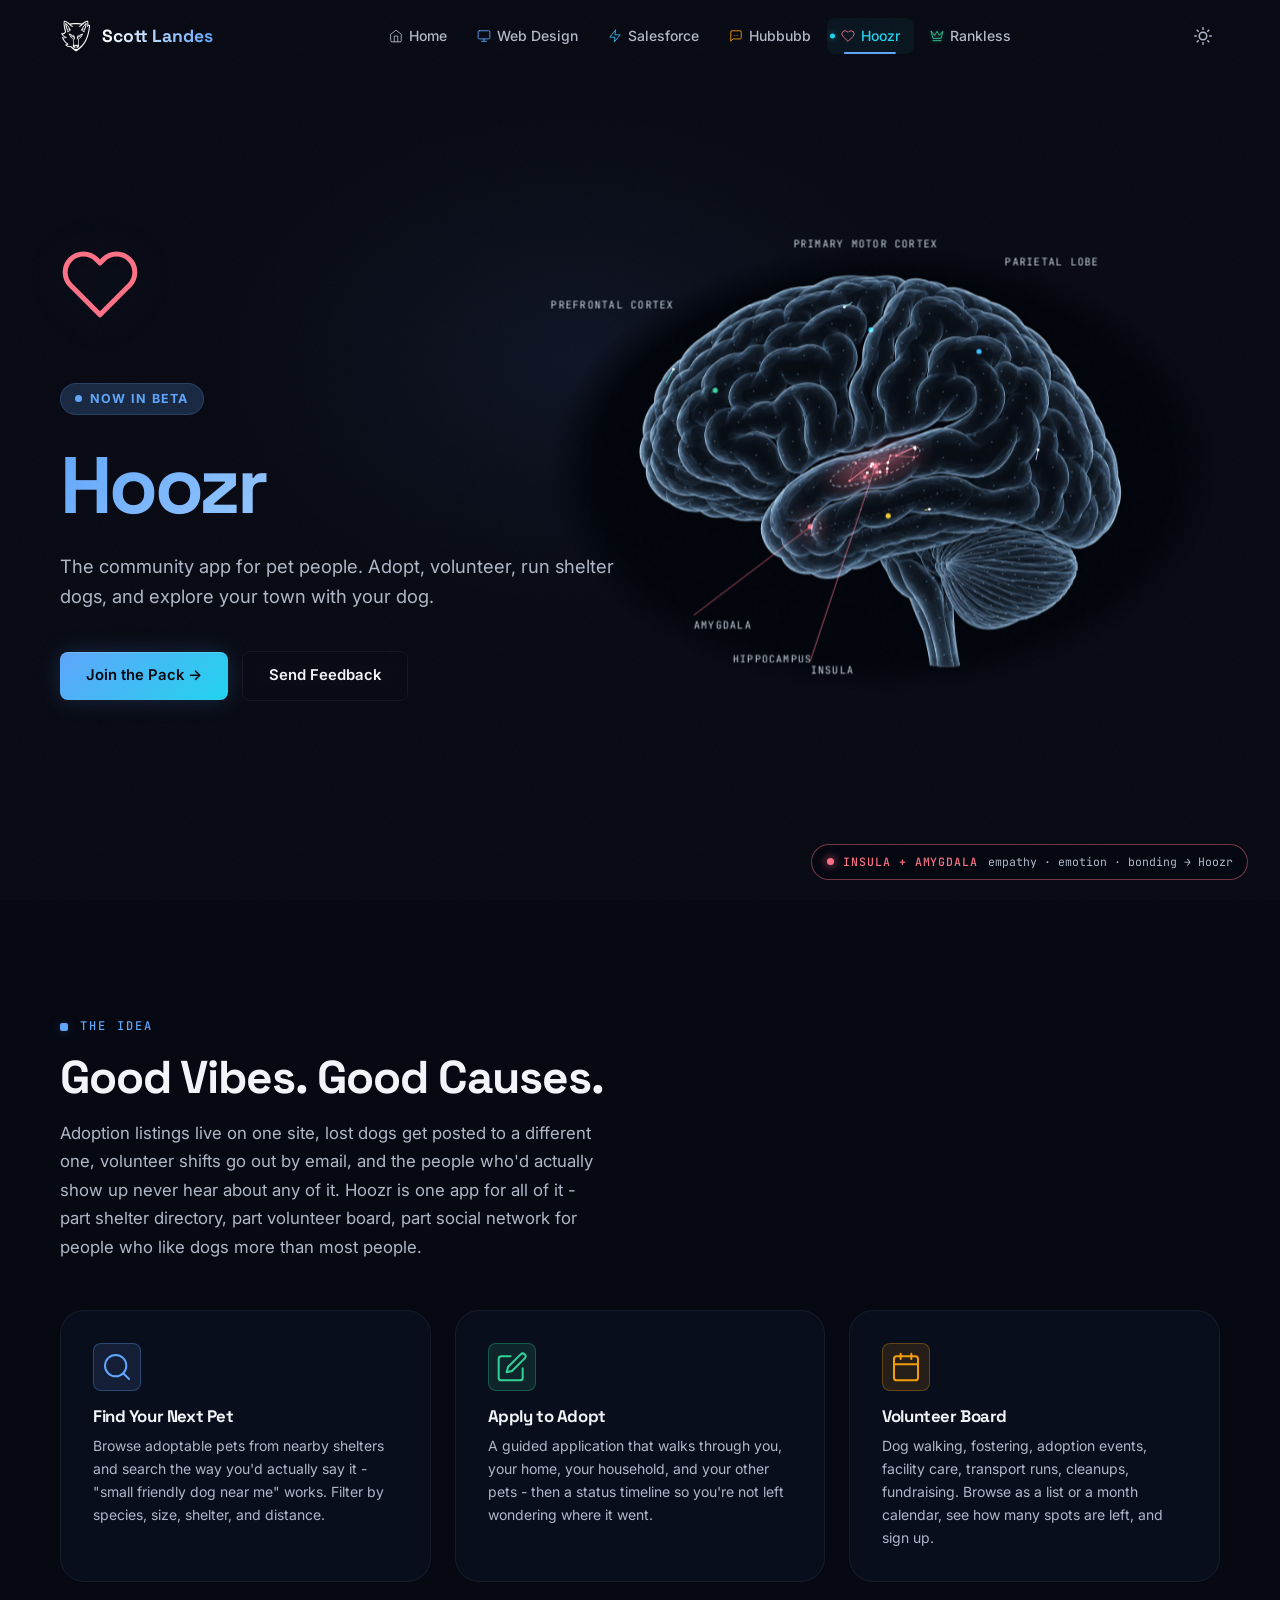
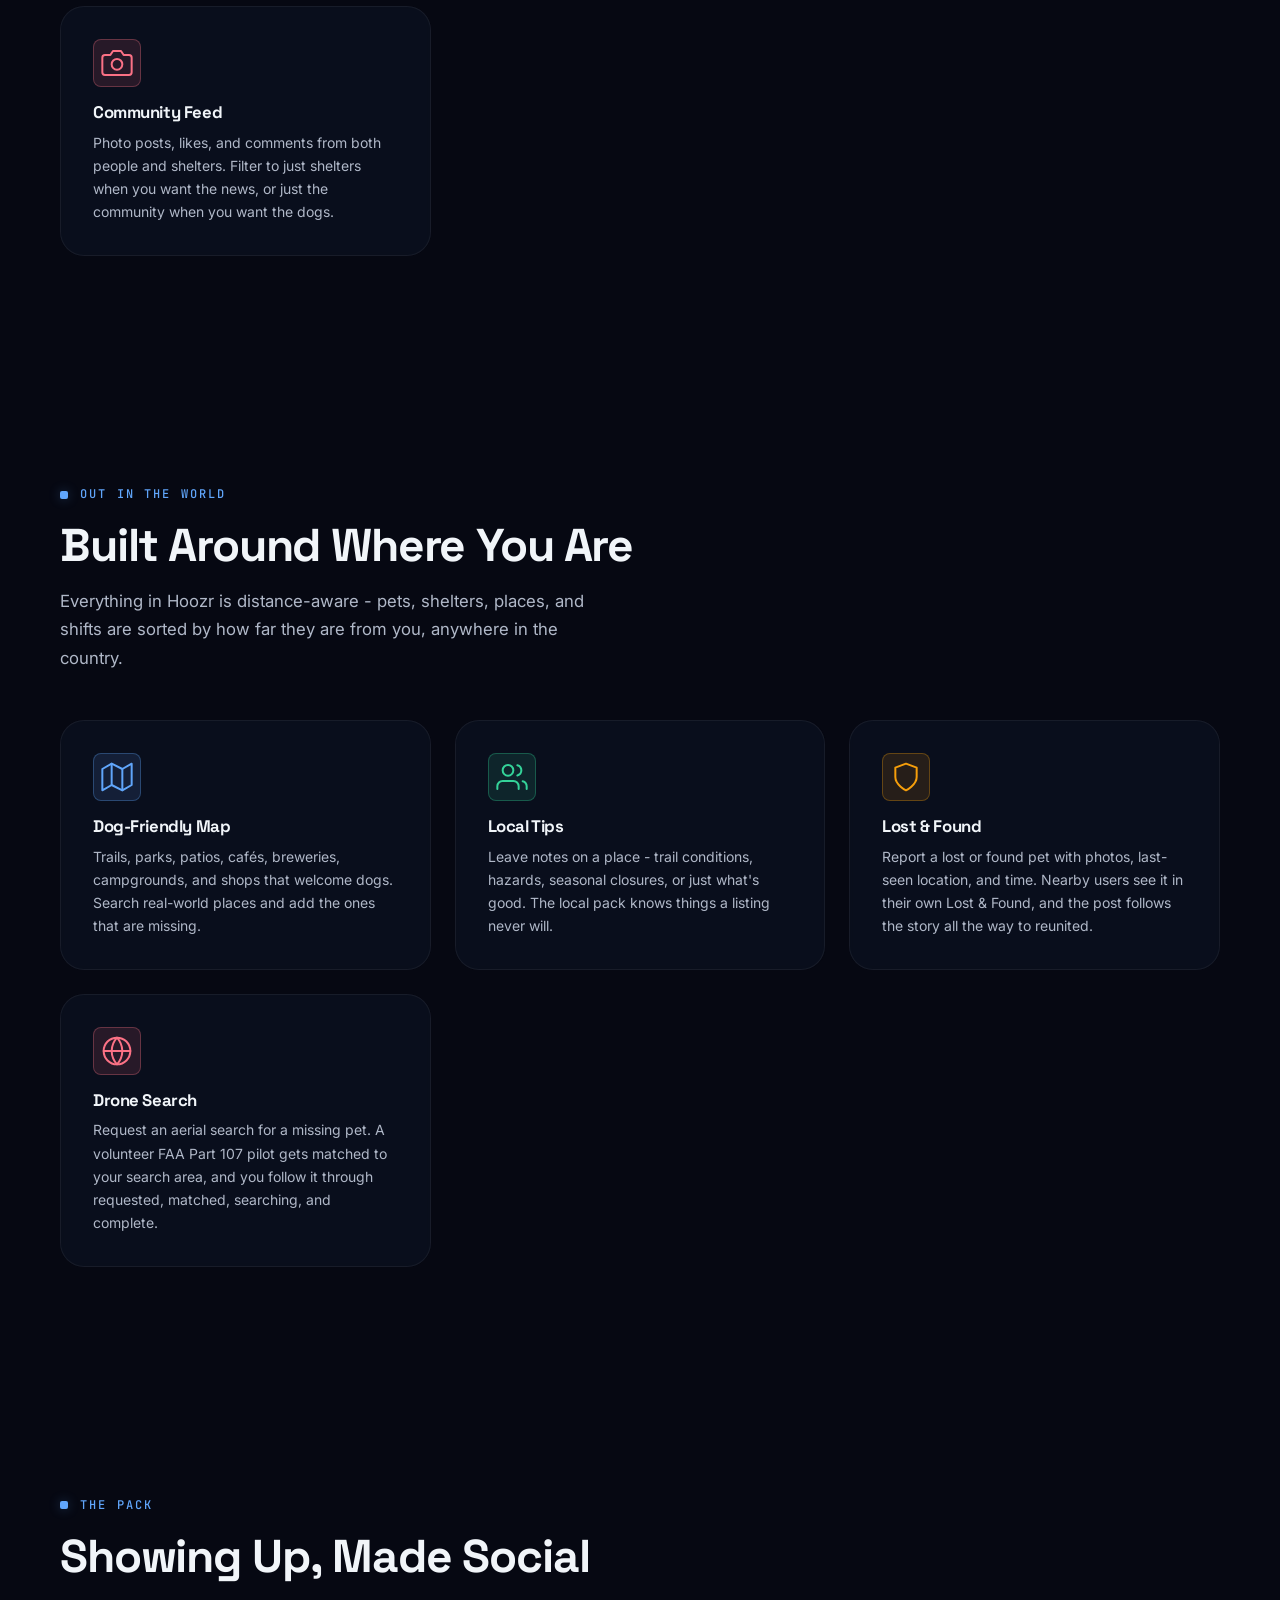
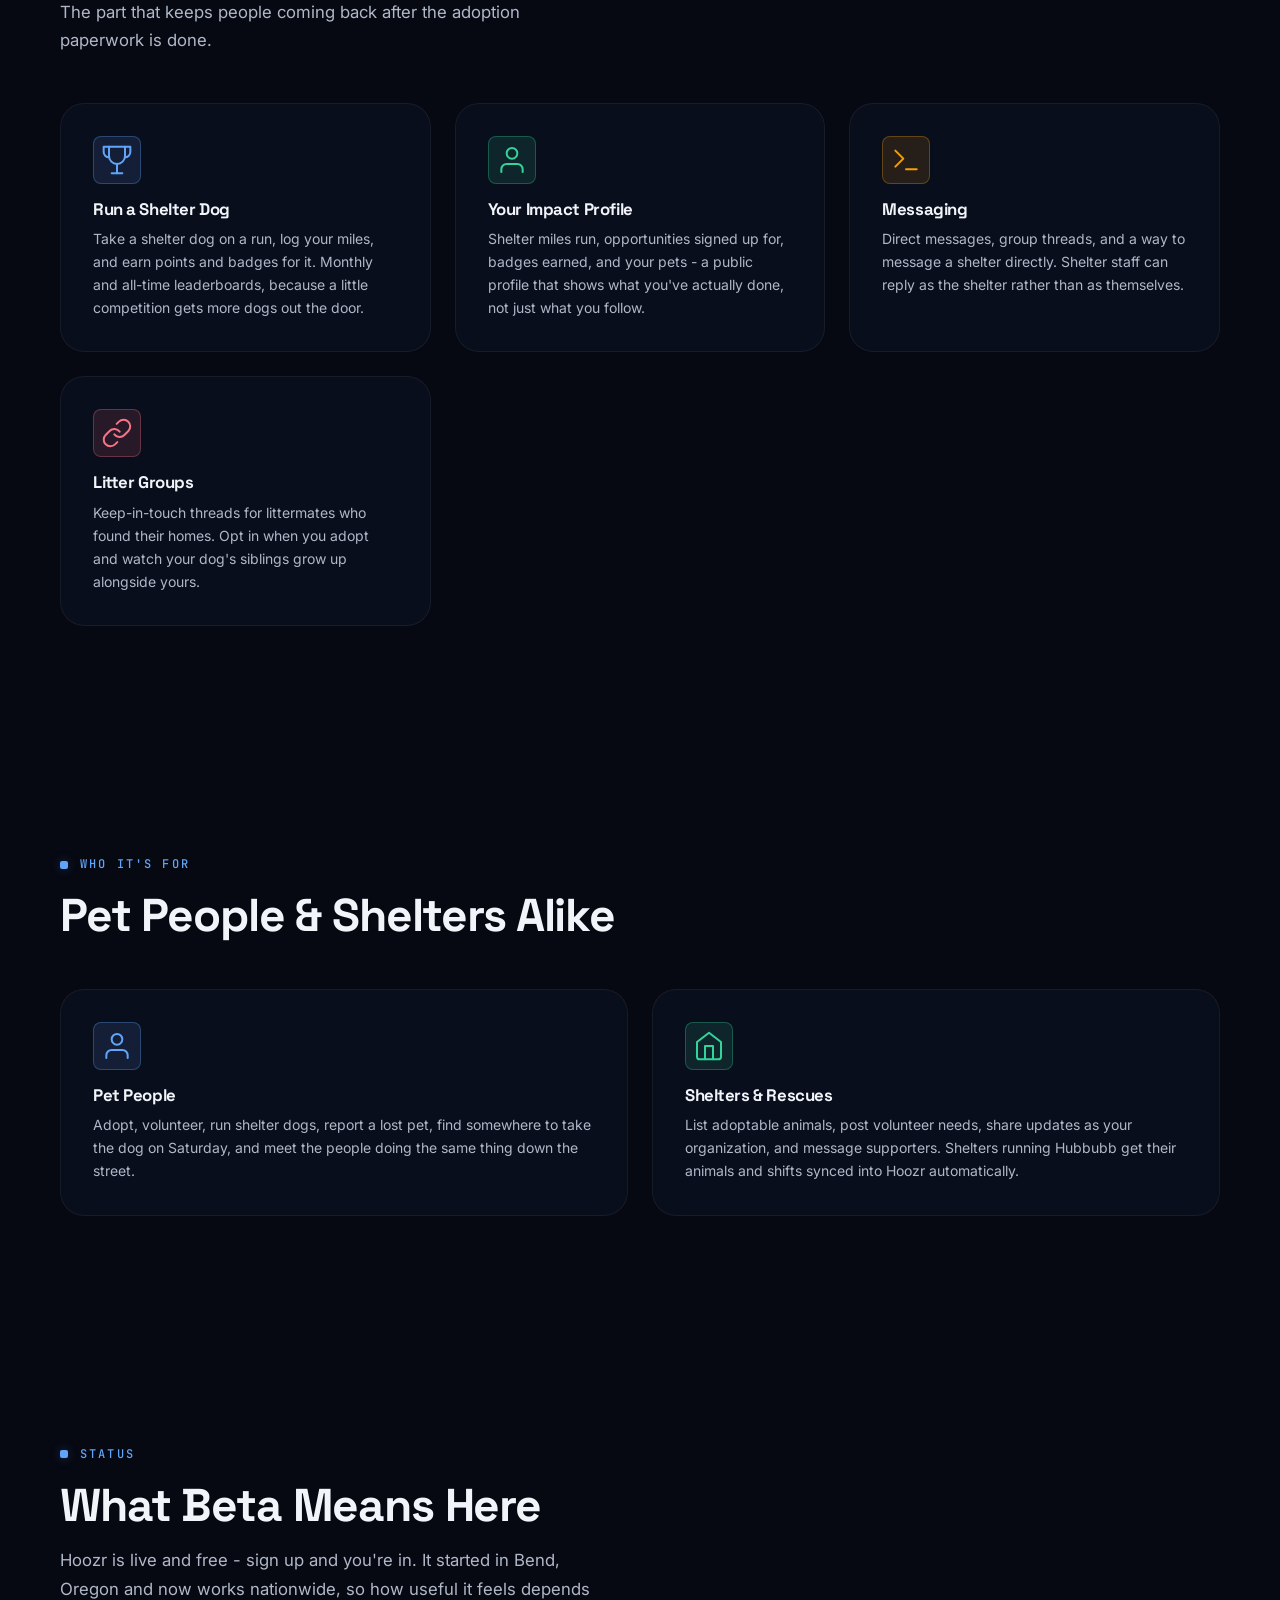
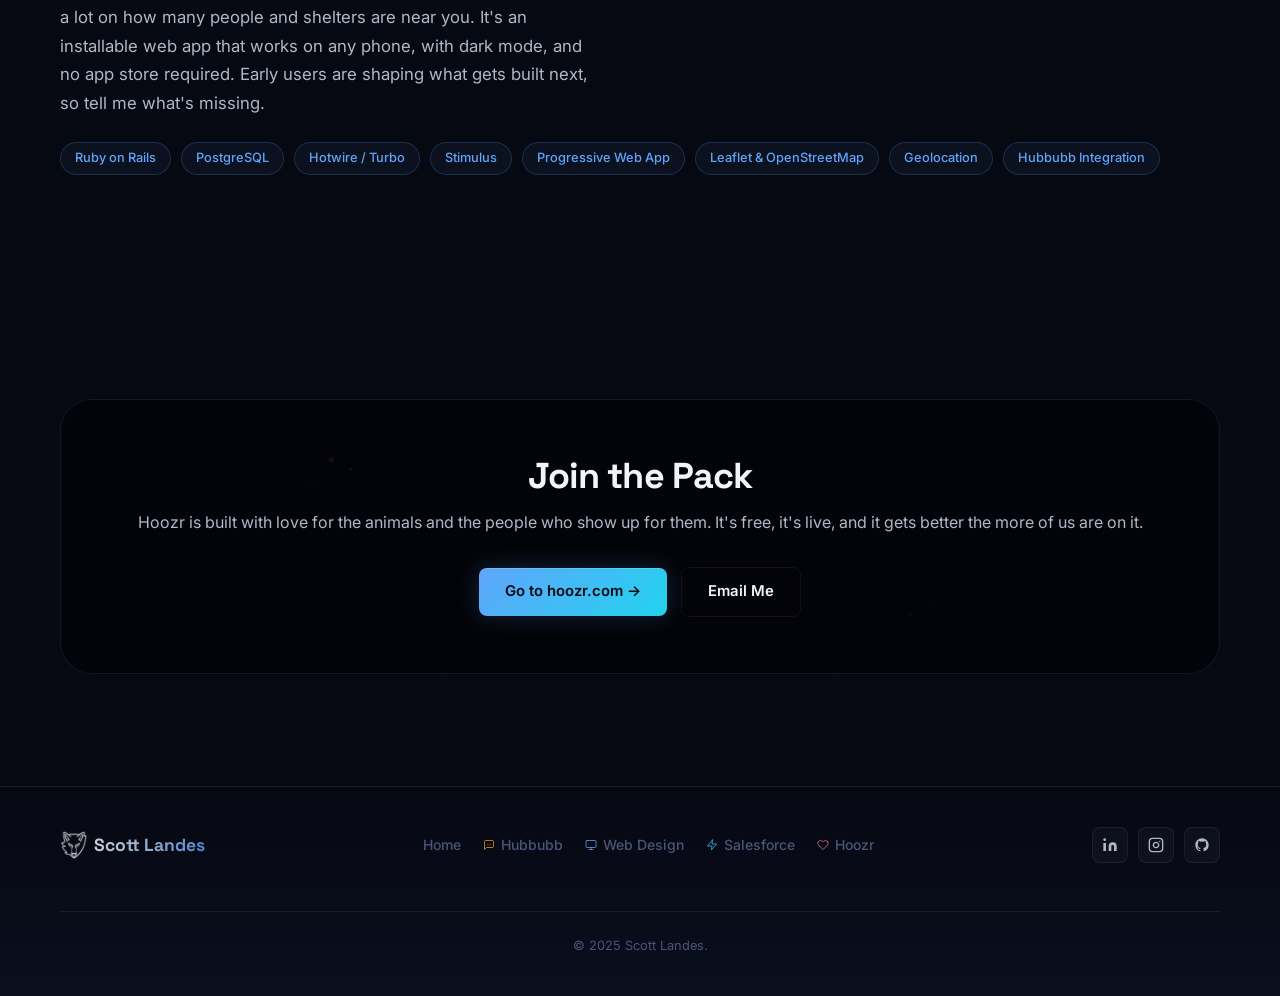
==== commit 6a0b0bb8: "Add interactive brain that lights up regions as you scroll A photographic brain sits behind every pa" ====
--- a/pages/hoozr.html
+++ b/pages/hoozr.html
@@ -49,7 +49,7 @@
   <!-- Fonts -->
   <link rel="preconnect" href="https://fonts.googleapis.com" />
   <link rel="preconnect" href="https://fonts.gstatic.com" crossorigin />
-  <link href="https://fonts.googleapis.com/css2?family=Inter:wght@400;500;600&family=Space+Grotesk:wght@700;800&display=swap" rel="stylesheet" />
+  <link href="https://fonts.googleapis.com/css2?family=Inter:wght@400;500;600&family=Space+Grotesk:wght@700;800&family=JetBrains+Mono:wght@400;500&display=swap" rel="stylesheet" />
 
   <!-- Styles -->
   <link rel="stylesheet" href="../css/styles.css" />
@@ -58,6 +58,7 @@
 
 <body>
   <div class="page-bg" aria-hidden="true"></div>
+  <div class="brain" aria-hidden="true" data-src="../images/brain-{theme}.jpg" data-home="limbic" data-home-note="Hoozr"></div>
 
   <!-- ============================================================
        Navigation
@@ -69,12 +70,31 @@
           <a href="../index.html" class="nav__logo" aria-label="Scott Landes - Home"><img src="../images/icons/icon-logo.png" data-logo-light="../images/icons/icon-logo.png" data-logo-dark="../images/icons/icon-logo-dark.png" alt="" width="22" height="24"><span>Scott Landes</span></a>
 
           <ul class="nav__links" role="list">
-            <li><a href="../index.html" class="nav__link"><img src="../images/icons/icon-home.svg" alt="" width="14" height="14">Home</a></li>
-            <li><a href="web-design.html" class="nav__link"><img src="../images/icons/icon-web-design.svg" alt="" width="14" height="14">Web Design</a></li>
-            <li><a href="salesforce.html" class="nav__link"><img src="../images/icons/icon-salesforce.svg" alt="" width="14" height="14">Salesforce</a></li>
-            <li><a href="hubbubb.html" class="nav__link"><img src="../images/icons/icon-hubbub.svg" alt="" width="14" height="14">Hubbubb</a></li>
-            <li><a href="hoozr.html" class="nav__link active" aria-current="page"><img src="../images/icons/icon-hoozr.svg" alt="" width="14" height="14">Hoozr</a></li>
-            <li><a href="rankless.html" class="nav__link"><img src="../images/icons/icon-kings.svg" alt="" width="14" height="14">Rankless</a></li>
+            <li><a href="../index.html" class="nav__link"><svg class="ic-home" width="14" height="14" viewBox="0 0 24 24" fill="none" stroke="currentColor" stroke-width="1.5" stroke-linecap="round" stroke-linejoin="round" aria-hidden="true">
+  <path d="M3 9l9-7 9 7v11a2 2 0 0 1-2 2H5a2 2 0 0 1-2-2z"/>
+  <polyline points="9 22 9 12 15 12 15 22"/>
+</svg>Home</a></li>
+            <li><a href="web-design.html" class="nav__link"><svg class="ic-webdesign" width="14" height="14" viewBox="0 0 24 24" fill="none" stroke="currentColor" stroke-width="1.5" stroke-linecap="round" stroke-linejoin="round" aria-hidden="true">
+  <rect x="2" y="3" width="20" height="14" rx="2" ry="2"/>
+  <line x1="8" y1="21" x2="16" y2="21"/>
+  <line x1="12" y1="17" x2="12" y2="21"/>
+</svg>Web Design</a></li>
+            <li><a href="salesforce.html" class="nav__link"><svg class="ic-salesforce" width="14" height="14" viewBox="0 0 24 24" fill="none" stroke="currentColor" stroke-width="1.5" stroke-linecap="round" stroke-linejoin="round" aria-hidden="true">
+  <polygon points="13 2 3 14 12 14 11 22 21 10 12 10 13 2"/>
+</svg>Salesforce</a></li>
+            <li><a href="hubbubb.html" class="nav__link"><svg class="ic-hubbub" width="14" height="14" viewBox="0 0 24 24" fill="none" stroke="currentColor" stroke-width="1.5" stroke-linecap="round" stroke-linejoin="round" aria-hidden="true">
+  <path d="M21 15a2 2 0 0 1-2 2H7l-4 4V5a2 2 0 0 1 2-2h14a2 2 0 0 1 2 2z"/>
+  <circle cx="9" cy="11" r="0.8" fill="currentColor" stroke="none"/>
+  <circle cx="12" cy="11" r="0.8" fill="currentColor" stroke="none"/>
+  <circle cx="15" cy="11" r="0.8" fill="currentColor" stroke="none"/>
+</svg>Hubbubb</a></li>
+            <li><a href="hoozr.html" class="nav__link active" aria-current="page"><svg class="ic-hoozr" width="14" height="14" viewBox="0 0 24 24" fill="none" stroke="currentColor" stroke-width="1.5" stroke-linecap="round" stroke-linejoin="round" aria-hidden="true">
+  <path d="M20.84 4.61a5.5 5.5 0 0 0-7.78 0L12 5.67l-1.06-1.06a5.5 5.5 0 0 0-7.78 7.78l1.06 1.06L12 21.23l7.78-7.78 1.06-1.06a5.5 5.5 0 0 0 0-7.78z"/>
+</svg>Hoozr</a></li>
+            <li><a href="rankless.html" class="nav__link"><svg class="ic-rankless" width="14" height="14" viewBox="0 0 24 24" fill="none" stroke="currentColor" stroke-width="1.5" stroke-linecap="round" stroke-linejoin="round" aria-hidden="true">
+  <path d="M2 4l3 12h14l3-12-6 7-4-7-4 7-6-7z"/>
+  <line x1="5" y1="20" x2="19" y2="20"/>
+</svg>Rankless</a></li>
           </ul>
 
           <button class="nav__theme" aria-label="Toggle dark/light mode">
@@ -92,12 +112,31 @@
 
     <!-- Mobile overlay menu -->
     <div class="nav__mobile" aria-hidden="true">
-      <a href="../index.html" class="nav__mobile-link"><img src="../images/icons/icon-home.svg" alt="" width="28" height="28">Home</a>
-      <a href="web-design.html" class="nav__mobile-link"><img src="../images/icons/icon-web-design.svg" alt="" width="28" height="28">Web Design</a>
-      <a href="salesforce.html" class="nav__mobile-link"><img src="../images/icons/icon-salesforce.svg" alt="" width="28" height="28">Salesforce</a>
-      <a href="hubbubb.html" class="nav__mobile-link"><img src="../images/icons/icon-hubbub.svg" alt="" width="28" height="28">Hubbubb</a>
-      <a href="hoozr.html" class="nav__mobile-link"><img src="../images/icons/icon-hoozr.svg" alt="" width="28" height="28">Hoozr</a>
-      <a href="rankless.html" class="nav__mobile-link"><img src="../images/icons/icon-kings.svg" alt="" width="28" height="28">Rankless</a>
+      <a href="../index.html" class="nav__mobile-link"><svg class="ic-home" width="28" height="28" viewBox="0 0 24 24" fill="none" stroke="currentColor" stroke-width="1.5" stroke-linecap="round" stroke-linejoin="round" aria-hidden="true">
+  <path d="M3 9l9-7 9 7v11a2 2 0 0 1-2 2H5a2 2 0 0 1-2-2z"/>
+  <polyline points="9 22 9 12 15 12 15 22"/>
+</svg>Home</a>
+      <a href="web-design.html" class="nav__mobile-link"><svg class="ic-webdesign" width="28" height="28" viewBox="0 0 24 24" fill="none" stroke="currentColor" stroke-width="1.5" stroke-linecap="round" stroke-linejoin="round" aria-hidden="true">
+  <rect x="2" y="3" width="20" height="14" rx="2" ry="2"/>
+  <line x1="8" y1="21" x2="16" y2="21"/>
+  <line x1="12" y1="17" x2="12" y2="21"/>
+</svg>Web Design</a>
+      <a href="salesforce.html" class="nav__mobile-link"><svg class="ic-salesforce" width="28" height="28" viewBox="0 0 24 24" fill="none" stroke="currentColor" stroke-width="1.5" stroke-linecap="round" stroke-linejoin="round" aria-hidden="true">
+  <polygon points="13 2 3 14 12 14 11 22 21 10 12 10 13 2"/>
+</svg>Salesforce</a>
+      <a href="hubbubb.html" class="nav__mobile-link"><svg class="ic-hubbub" width="28" height="28" viewBox="0 0 24 24" fill="none" stroke="currentColor" stroke-width="1.5" stroke-linecap="round" stroke-linejoin="round" aria-hidden="true">
+  <path d="M21 15a2 2 0 0 1-2 2H7l-4 4V5a2 2 0 0 1 2-2h14a2 2 0 0 1 2 2z"/>
+  <circle cx="9" cy="11" r="0.8" fill="currentColor" stroke="none"/>
+  <circle cx="12" cy="11" r="0.8" fill="currentColor" stroke="none"/>
+  <circle cx="15" cy="11" r="0.8" fill="currentColor" stroke="none"/>
+</svg>Hubbubb</a>
+      <a href="hoozr.html" class="nav__mobile-link"><svg class="ic-hoozr" width="28" height="28" viewBox="0 0 24 24" fill="none" stroke="currentColor" stroke-width="1.5" stroke-linecap="round" stroke-linejoin="round" aria-hidden="true">
+  <path d="M20.84 4.61a5.5 5.5 0 0 0-7.78 0L12 5.67l-1.06-1.06a5.5 5.5 0 0 0-7.78 7.78l1.06 1.06L12 21.23l7.78-7.78 1.06-1.06a5.5 5.5 0 0 0 0-7.78z"/>
+</svg>Hoozr</a>
+      <a href="rankless.html" class="nav__mobile-link"><svg class="ic-rankless" width="28" height="28" viewBox="0 0 24 24" fill="none" stroke="currentColor" stroke-width="1.5" stroke-linecap="round" stroke-linejoin="round" aria-hidden="true">
+  <path d="M2 4l3 12h14l3-12-6 7-4-7-4 7-6-7z"/>
+  <line x1="5" y1="20" x2="19" y2="20"/>
+</svg>Rankless</a>
     </div>
   </header>
 
@@ -107,12 +146,13 @@
          Beta Hero
     ============================================================ -->
     <section class="cs-hero" aria-label="Hoozr - Now in Beta">
-      <div class="hero__bg"></div>
       <div class="hero__grid"></div>
 
       <div class="container">
         <div class="cs-hero__content reveal">
-          <div class="cs-hero__logo" aria-hidden="true"><img src="../images/icons/icon-hoozr.svg" alt="" width="80" height="80"></div>
+          <div class="cs-hero__logo" aria-hidden="true"><svg class="ic-hoozr" width="80" height="80" viewBox="0 0 24 24" fill="none" stroke="currentColor" stroke-width="1.5" stroke-linecap="round" stroke-linejoin="round" aria-hidden="true">
+  <path d="M20.84 4.61a5.5 5.5 0 0 0-7.78 0L12 5.67l-1.06-1.06a5.5 5.5 0 0 0-7.78 7.78l1.06 1.06L12 21.23l7.78-7.78 1.06-1.06a5.5 5.5 0 0 0 0-7.78z"/>
+</svg></div>
           <p class="cs-hero__tag cs-hero__tag--beta">Now in Beta</p>
           <h1 class="cs-hero__title gradient-text">Hoozr</h1>
           <p class="cs-hero__desc">The community app for pet people. Adopt, volunteer, run shelter dogs, and explore your town with your dog.</p>
@@ -127,7 +167,7 @@
     <!-- ============================================================
          The Idea
     ============================================================ -->
-    <section aria-labelledby="hoozr-vision-title">
+    <section aria-labelledby="hoozr-vision-title" data-brain="limbic" data-brain-note="Adopt & volunteer">
       <div class="container">
         <p class="label reveal">The Idea</p>
         <h2 class="section-title reveal reveal-d1" id="hoozr-vision-title">Good Vibes. Good Causes.</h2>
@@ -136,25 +176,39 @@
         <div class="feature-grid">
 
           <div class="card reveal reveal-d1">
-            <div class="feature-card__icon" aria-hidden="true"><img src="../images/icons/icon-search.svg" alt="" width="32" height="32"></div>
+            <div class="feature-card__icon" aria-hidden="true"><svg class="ic-search" width="32" height="32" viewBox="0 0 24 24" fill="none" stroke="currentColor" stroke-width="1.5" stroke-linecap="round" stroke-linejoin="round" aria-hidden="true">
+  <circle cx="11" cy="11" r="8"/>
+  <line x1="21" y1="21" x2="16.65" y2="16.65"/>
+</svg></div>
             <h3 class="feature-card__title">Find Your Next Pet</h3>
             <p class="feature-card__desc">Browse adoptable pets from nearby shelters and search the way you'd actually say it - "small friendly dog near me" works. Filter by species, size, shelter, and distance.</p>
           </div>
 
           <div class="card reveal reveal-d2">
-            <div class="feature-card__icon" aria-hidden="true"><img src="../images/icons/icon-pen.svg" alt="" width="32" height="32"></div>
+            <div class="feature-card__icon" aria-hidden="true"><svg class="ic-pen" width="32" height="32" viewBox="0 0 24 24" fill="none" stroke="currentColor" stroke-width="1.5" stroke-linecap="round" stroke-linejoin="round" aria-hidden="true">
+  <path d="M11 4H4a2 2 0 0 0-2 2v14a2 2 0 0 0 2 2h14a2 2 0 0 0 2-2v-7"/>
+  <path d="M18.5 2.5a2.121 2.121 0 0 1 3 3L12 15l-4 1 1-4 9.5-9.5z"/>
+</svg></div>
             <h3 class="feature-card__title">Apply to Adopt</h3>
             <p class="feature-card__desc">A guided application that walks through you, your home, your household, and your other pets - then a status timeline so you're not left wondering where it went.</p>
           </div>
 
           <div class="card reveal reveal-d3">
-            <div class="feature-card__icon" aria-hidden="true"><img src="../images/icons/icon-calendar.svg" alt="" width="32" height="32"></div>
+            <div class="feature-card__icon" aria-hidden="true"><svg class="ic-calendar" width="32" height="32" viewBox="0 0 24 24" fill="none" stroke="currentColor" stroke-width="1.5" stroke-linecap="round" stroke-linejoin="round" aria-hidden="true">
+  <rect x="3" y="4" width="18" height="18" rx="2" ry="2"/>
+  <line x1="16" y1="2" x2="16" y2="6"/>
+  <line x1="8" y1="2" x2="8" y2="6"/>
+  <line x1="3" y1="10" x2="21" y2="10"/>
+</svg></div>
             <h3 class="feature-card__title">Volunteer Board</h3>
             <p class="feature-card__desc">Dog walking, fostering, adoption events, facility care, transport runs, cleanups, fundraising. Browse as a list or a month calendar, see how many spots are left, and sign up.</p>
           </div>
 
           <div class="card reveal reveal-d4">
-            <div class="feature-card__icon" aria-hidden="true"><img src="../images/icons/icon-camera.svg" alt="" width="32" height="32"></div>
+            <div class="feature-card__icon" aria-hidden="true"><svg class="ic-camera" width="32" height="32" viewBox="0 0 24 24" fill="none" stroke="currentColor" stroke-width="1.5" stroke-linecap="round" stroke-linejoin="round" aria-hidden="true">
+  <path d="M23 19a2 2 0 0 1-2 2H3a2 2 0 0 1-2-2V8a2 2 0 0 1 2-2h4l2-3h6l2 3h4a2 2 0 0 1 2 2z"/>
+  <circle cx="12" cy="13" r="4"/>
+</svg></div>
             <h3 class="feature-card__title">Community Feed</h3>
             <p class="feature-card__desc">Photo posts, likes, and comments from both people and shelters. Filter to just shelters when you want the news, or just the community when you want the dogs.</p>
           </div>
@@ -166,7 +220,7 @@
     <!-- ============================================================
          Out In The World
     ============================================================ -->
-    <section aria-labelledby="hoozr-local-title">
+    <section aria-labelledby="hoozr-local-title" data-brain="hippocampus" data-brain-note="The brain's own map of where you are">
       <div class="container">
         <p class="label reveal">Out in the World</p>
         <h2 class="section-title reveal reveal-d1" id="hoozr-local-title">Built Around Where You Are</h2>
@@ -175,25 +229,40 @@
         <div class="feature-grid">
 
           <div class="card reveal reveal-d1">
-            <div class="feature-card__icon" aria-hidden="true"><img src="../images/icons/icon-map.svg" alt="" width="32" height="32"></div>
+            <div class="feature-card__icon" aria-hidden="true"><svg class="ic-map" width="32" height="32" viewBox="0 0 24 24" fill="none" stroke="currentColor" stroke-width="1.5" stroke-linecap="round" stroke-linejoin="round" aria-hidden="true">
+  <polygon points="1 6 1 22 8 18 16 22 23 18 23 2 16 6 8 2 1 6"/>
+  <line x1="8" y1="2" x2="8" y2="18"/>
+  <line x1="16" y1="6" x2="16" y2="22"/>
+</svg></div>
             <h3 class="feature-card__title">Dog-Friendly Map</h3>
             <p class="feature-card__desc">Trails, parks, patios, cafés, breweries, campgrounds, and shops that welcome dogs. Search real-world places and add the ones that are missing.</p>
           </div>
 
           <div class="card reveal reveal-d2">
-            <div class="feature-card__icon" aria-hidden="true"><img src="../images/icons/icon-users.svg" alt="" width="32" height="32"></div>
+            <div class="feature-card__icon" aria-hidden="true"><svg class="ic-users" width="32" height="32" viewBox="0 0 24 24" fill="none" stroke="currentColor" stroke-width="1.5" stroke-linecap="round" stroke-linejoin="round" aria-hidden="true">
+  <path d="M17 21v-2a4 4 0 0 0-4-4H5a4 4 0 0 0-4 4v2"/>
+  <circle cx="9" cy="7" r="4"/>
+  <path d="M23 21v-2a4 4 0 0 0-3-3.87"/>
+  <path d="M16 3.13a4 4 0 0 1 0 7.75"/>
+</svg></div>
             <h3 class="feature-card__title">Local Tips</h3>
             <p class="feature-card__desc">Leave notes on a place - trail conditions, hazards, seasonal closures, or just what's good. The local pack knows things a listing never will.</p>
           </div>
 
           <div class="card reveal reveal-d3">
-            <div class="feature-card__icon" aria-hidden="true"><img src="../images/icons/icon-shield.svg" alt="" width="32" height="32"></div>
+            <div class="feature-card__icon" aria-hidden="true"><svg class="ic-shield" width="32" height="32" viewBox="0 0 24 24" fill="none" stroke="currentColor" stroke-width="1.5" stroke-linecap="round" stroke-linejoin="round" aria-hidden="true">
+  <path d="M12 22s8-4 8-10V5l-8-3-8 3v7c0 6 8 10 8 10z"/>
+</svg></div>
             <h3 class="feature-card__title">Lost &amp; Found</h3>
             <p class="feature-card__desc">Report a lost or found pet with photos, last-seen location, and time. Nearby users see it in their own Lost &amp; Found, and the post follows the story all the way to reunited.</p>
           </div>
 
           <div class="card reveal reveal-d4">
-            <div class="feature-card__icon" aria-hidden="true"><img src="../images/icons/icon-globe.svg" alt="" width="32" height="32"></div>
+            <div class="feature-card__icon" aria-hidden="true"><svg class="ic-globe" width="32" height="32" viewBox="0 0 24 24" fill="none" stroke="currentColor" stroke-width="1.5" stroke-linecap="round" stroke-linejoin="round" aria-hidden="true">
+  <circle cx="12" cy="12" r="10"/>
+  <line x1="2" y1="12" x2="22" y2="12"/>
+  <path d="M12 2a15.3 15.3 0 0 1 4 10 15.3 15.3 0 0 1-4 10 15.3 15.3 0 0 1-4-10 15.3 15.3 0 0 1 4-10z"/>
+</svg></div>
             <h3 class="feature-card__title">Drone Search</h3>
             <p class="feature-card__desc">Request an aerial search for a missing pet. A volunteer FAA Part 107 pilot gets matched to your search area, and you follow it through requested, matched, searching, and complete.</p>
           </div>
@@ -205,7 +274,7 @@
     <!-- ============================================================
          Community
     ============================================================ -->
-    <section aria-labelledby="hoozr-community-title">
+    <section aria-labelledby="hoozr-community-title" data-brain="motor" data-brain-note="Get out and run a shelter dog">
       <div class="container">
         <p class="label reveal">The Pack</p>
         <h2 class="section-title reveal reveal-d1" id="hoozr-community-title">Showing Up, Made Social</h2>
@@ -214,25 +283,41 @@
         <div class="feature-grid">
 
           <div class="card reveal reveal-d1">
-            <div class="feature-card__icon" aria-hidden="true"><img src="../images/icons/icon-trophy.svg" alt="" width="32" height="32"></div>
+            <div class="feature-card__icon" aria-hidden="true"><svg class="ic-trophy" width="32" height="32" viewBox="0 0 24 24" fill="none" stroke="currentColor" stroke-width="1.5" stroke-linecap="round" stroke-linejoin="round" aria-hidden="true">
+  <polyline points="6 9 6 2 18 2 18 9"/>
+  <path d="M6 9a6 6 0 0 0 12 0"/>
+  <line x1="12" y1="15" x2="12" y2="22"/>
+  <line x1="8" y1="22" x2="16" y2="22"/>
+  <path d="M6 2H2v4a4 4 0 0 0 4 4"/>
+  <path d="M18 2h4v4a4 4 0 0 1-4 4"/>
+</svg></div>
             <h3 class="feature-card__title">Run a Shelter Dog</h3>
             <p class="feature-card__desc">Take a shelter dog on a run, log your miles, and earn points and badges for it. Monthly and all-time leaderboards, because a little competition gets more dogs out the door.</p>
           </div>
 
           <div class="card reveal reveal-d2">
-            <div class="feature-card__icon" aria-hidden="true"><img src="../images/icons/icon-user.svg" alt="" width="32" height="32"></div>
+            <div class="feature-card__icon" aria-hidden="true"><svg class="ic-user" width="32" height="32" viewBox="0 0 24 24" fill="none" stroke="currentColor" stroke-width="1.5" stroke-linecap="round" stroke-linejoin="round" aria-hidden="true">
+  <path d="M20 21v-2a4 4 0 0 0-4-4H8a4 4 0 0 0-4 4v2"/>
+  <circle cx="12" cy="7" r="4"/>
+</svg></div>
             <h3 class="feature-card__title">Your Impact Profile</h3>
             <p class="feature-card__desc">Shelter miles run, opportunities signed up for, badges earned, and your pets - a public profile that shows what you've actually done, not just what you follow.</p>
           </div>
 
           <div class="card reveal reveal-d3">
-            <div class="feature-card__icon" aria-hidden="true"><img src="../images/icons/icon-terminal.svg" alt="" width="32" height="32"></div>
+            <div class="feature-card__icon" aria-hidden="true"><svg class="ic-terminal" width="32" height="32" viewBox="0 0 24 24" fill="none" stroke="currentColor" stroke-width="1.5" stroke-linecap="round" stroke-linejoin="round" aria-hidden="true">
+  <polyline points="4 17 10 11 4 5"/>
+  <line x1="12" y1="19" x2="20" y2="19"/>
+</svg></div>
             <h3 class="feature-card__title">Messaging</h3>
             <p class="feature-card__desc">Direct messages, group threads, and a way to message a shelter directly. Shelter staff can reply as the shelter rather than as themselves.</p>
           </div>
 
           <div class="card reveal reveal-d4">
-            <div class="feature-card__icon" aria-hidden="true"><img src="../images/icons/icon-link.svg" alt="" width="32" height="32"></div>
+            <div class="feature-card__icon" aria-hidden="true"><svg class="ic-link" width="32" height="32" viewBox="0 0 24 24" fill="none" stroke="currentColor" stroke-width="1.5" stroke-linecap="round" stroke-linejoin="round" aria-hidden="true">
+  <path d="M10 13a5 5 0 0 0 7.54.54l3-3a5 5 0 0 0-7.07-7.07l-1.72 1.71"/>
+  <path d="M14 11a5 5 0 0 0-7.54-.54l-3 3a5 5 0 0 0 7.07 7.07l1.71-1.71"/>
+</svg></div>
             <h3 class="feature-card__title">Litter Groups</h3>
             <p class="feature-card__desc">Keep-in-touch threads for littermates who found their homes. Opt in when you adopt and watch your dog's siblings grow up alongside yours.</p>
           </div>
@@ -244,7 +329,7 @@
     <!-- ============================================================
          Built For
     ============================================================ -->
-    <section aria-labelledby="hoozr-audience-title">
+    <section aria-labelledby="hoozr-audience-title" data-brain="dmn" data-brain-note="Thinking about others">
       <div class="container">
         <p class="label reveal">Who It's For</p>
         <h2 class="section-title reveal reveal-d1" id="hoozr-audience-title">Pet People &amp; Shelters Alike</h2>
@@ -252,13 +337,19 @@
         <div class="feature-grid">
 
           <div class="card reveal reveal-d2">
-            <div class="feature-card__icon" aria-hidden="true"><img src="../images/icons/icon-user.svg" alt="" width="32" height="32"></div>
+            <div class="feature-card__icon" aria-hidden="true"><svg class="ic-user" width="32" height="32" viewBox="0 0 24 24" fill="none" stroke="currentColor" stroke-width="1.5" stroke-linecap="round" stroke-linejoin="round" aria-hidden="true">
+  <path d="M20 21v-2a4 4 0 0 0-4-4H8a4 4 0 0 0-4 4v2"/>
+  <circle cx="12" cy="7" r="4"/>
+</svg></div>
             <h3 class="feature-card__title">Pet People</h3>
             <p class="feature-card__desc">Adopt, volunteer, run shelter dogs, report a lost pet, find somewhere to take the dog on Saturday, and meet the people doing the same thing down the street.</p>
           </div>
 
           <div class="card reveal reveal-d3">
-            <div class="feature-card__icon" aria-hidden="true"><img src="../images/icons/icon-home.svg" alt="" width="32" height="32"></div>
+            <div class="feature-card__icon" aria-hidden="true"><svg class="ic-home" width="32" height="32" viewBox="0 0 24 24" fill="none" stroke="currentColor" stroke-width="1.5" stroke-linecap="round" stroke-linejoin="round" aria-hidden="true">
+  <path d="M3 9l9-7 9 7v11a2 2 0 0 1-2 2H5a2 2 0 0 1-2-2z"/>
+  <polyline points="9 22 9 12 15 12 15 22"/>
+</svg></div>
             <h3 class="feature-card__title">Shelters &amp; Rescues</h3>
             <p class="feature-card__desc">List adoptable animals, post volunteer needs, share updates as your organization, and message supporters. Shelters running Hubbubb get their animals and shifts synced into Hoozr automatically.</p>
           </div>
@@ -270,7 +361,7 @@
     <!-- ============================================================
          Beta Status
     ============================================================ -->
-    <section aria-labelledby="hoozr-status-title">
+    <section aria-labelledby="hoozr-status-title" data-brain="prefrontal" data-brain-note="What's next">
       <div class="container">
         <p class="label reveal">Status</p>
         <h2 class="section-title reveal reveal-d1" id="hoozr-status-title">What Beta Means Here</h2>
@@ -292,7 +383,7 @@
     <!-- ============================================================
          CTA
     ============================================================ -->
-    <section aria-label="Join the Hoozr beta">
+    <section aria-label="Join the Hoozr beta" data-brain="all" data-brain-note="Join the pack">
       <div class="container">
         <div class="cta-banner reveal">
           <h2 class="cta-banner__title">Join the Pack</h2>
@@ -318,10 +409,23 @@
 
         <nav class="footer__nav" aria-label="Footer navigation">
           <a href="../index.html">Home</a>
-          <a href="hubbubb.html"><img src="../images/icons/icon-hubbub.svg" alt="" width="12" height="12">Hubbubb</a>
-          <a href="web-design.html"><img src="../images/icons/icon-web-design.svg" alt="" width="12" height="12">Web Design</a>
-          <a href="salesforce.html"><img src="../images/icons/icon-salesforce.svg" alt="" width="12" height="12">Salesforce</a>
-          <a href="hoozr.html"><img src="../images/icons/icon-hoozr.svg" alt="" width="12" height="12">Hoozr</a>
+          <a href="hubbubb.html"><svg class="ic-hubbub" width="12" height="12" viewBox="0 0 24 24" fill="none" stroke="currentColor" stroke-width="1.5" stroke-linecap="round" stroke-linejoin="round" aria-hidden="true">
+  <path d="M21 15a2 2 0 0 1-2 2H7l-4 4V5a2 2 0 0 1 2-2h14a2 2 0 0 1 2 2z"/>
+  <circle cx="9" cy="11" r="0.8" fill="currentColor" stroke="none"/>
+  <circle cx="12" cy="11" r="0.8" fill="currentColor" stroke="none"/>
+  <circle cx="15" cy="11" r="0.8" fill="currentColor" stroke="none"/>
+</svg>Hubbubb</a>
+          <a href="web-design.html"><svg class="ic-webdesign" width="12" height="12" viewBox="0 0 24 24" fill="none" stroke="currentColor" stroke-width="1.5" stroke-linecap="round" stroke-linejoin="round" aria-hidden="true">
+  <rect x="2" y="3" width="20" height="14" rx="2" ry="2"/>
+  <line x1="8" y1="21" x2="16" y2="21"/>
+  <line x1="12" y1="17" x2="12" y2="21"/>
+</svg>Web Design</a>
+          <a href="salesforce.html"><svg class="ic-salesforce" width="12" height="12" viewBox="0 0 24 24" fill="none" stroke="currentColor" stroke-width="1.5" stroke-linecap="round" stroke-linejoin="round" aria-hidden="true">
+  <polygon points="13 2 3 14 12 14 11 22 21 10 12 10 13 2"/>
+</svg>Salesforce</a>
+          <a href="hoozr.html"><svg class="ic-hoozr" width="12" height="12" viewBox="0 0 24 24" fill="none" stroke="currentColor" stroke-width="1.5" stroke-linecap="round" stroke-linejoin="round" aria-hidden="true">
+  <path d="M20.84 4.61a5.5 5.5 0 0 0-7.78 0L12 5.67l-1.06-1.06a5.5 5.5 0 0 0-7.78 7.78l1.06 1.06L12 21.23l7.78-7.78 1.06-1.06a5.5 5.5 0 0 0 0-7.78z"/>
+</svg>Hoozr</a>
         </nav>
 
         <div class="footer__social">
@@ -359,6 +463,7 @@
 
   <!-- Scripts -->
   <script src="../js/main.js" defer></script>
+  <script src="../js/brain.js" defer></script>
 
 </body>
 </html>
--- a/css/styles.css
+++ b/css/styles.css
@@ -1,37 +1,61 @@
 /* ============================================================
-   ScottJLandes.com — Main Stylesheet
+   ScottJLandes.com — Main Stylesheet (Redesigned)
    Mobile-first, CSS custom properties, no frameworks
+   Warm amber / deep indigo palette with motion and personality
    ============================================================ */
 
 /* ---- Custom Properties ----------------------------------- */
 :root {
-  --bg:         #080c14;
-  --bg-surface: #0f172a;
-  --bg-card:    rgba(255,255,255,0.04);
-  --bg-card-h:  rgba(255,255,255,0.07);
-
-  --accent:     #a855f7;
-  --accent-2:   #7c3aed;
-  --gradient:   linear-gradient(135deg, #7c3aed 0%, #a855f7 100%);
-
-  --text:       #f8fafc;
-  --text-2:     #94a3b8;
-  --text-muted: #475569;
-
-  --border:     rgba(255,255,255,0.08);
-  --border-a:   rgba(168,85,247,0.35);
+  --bg:         #060812;
+  --bg-surface: #0a0f1e;
+  --bg-card:    rgba(255,255,255,0.03);
+  --bg-card-h:  rgba(255,255,255,0.06);
+
+  /* Ice-blue primary palette */
+  --ice-blue:   #60a5fa;
+  --ice-soft:   rgba(96,165,250,0.2);
+  --cyan:       #22d3ee;
+  --cyan-soft:  rgba(34,211,238,0.18);
+  --gold:       #f59e0b;   /* badges only */
+
+  /* Per-product icon colors (currentColor overrides) */
+  --icon-hubbub:   #f59e0b;   /* amber — CRM/business */
+  --icon-hoozr:    #fb7185;   /* rose/pink — pet warmth */
+  --icon-rankless: #34d399;   /* emerald — chess strategy */
+  --icon-webdesign:#60a5fa;   /* ice-blue */
+  --icon-salesforce:#38bdf8; /* sky blue */
+
+  /* Gradients */
+  --gradient:   linear-gradient(135deg, var(--ice-blue) 0%, var(--cyan) 100%);
+  --gradient-ice: linear-gradient(135deg, var(--ice-blue) 0%, #818cf8 100%);
+
+  --text:       #f1f5f9;
+  --text-2:     #b0b8c8;
+  --text-muted: #4a5578;
+
+  --border:     rgba(255,255,255,0.06);
+  --border-a:   rgba(96,165,250,0.3);
 
   --font-body:  'Inter', -apple-system, BlinkMacSystemFont, sans-serif;
   --font-head:  'Space Grotesk', var(--font-body);
+
+  /* Custom easing curves */
+  --ease-out:    cubic-bezier(0.16,1,0.3,1);
+  --ease-spring: cubic-bezier(0.34,1.56,0.64,1);
+  --ease-smooth: cubic-bezier(0.4,0,0.2,1);
 
   --r-sm:  0.5rem;
   --r-md:  1rem;
   --r-lg:  1.5rem;
-
-  --shadow-card: 0 8px 32px rgba(0,0,0,0.45);
-  --shadow-glow: 0 0 48px rgba(168,85,247,0.18);
-
-  --ease: cubic-bezier(0.4,0,0.2,1);
+  --r-xl:  2rem;
+
+  --shadow-card: 0 4px 32px rgba(0,0,0,0.4);
+  --shadow-ice:  0 0 48px rgba(96,165,250,0.25);
+
+  /* Transition durations */
+  --t-fast:   150ms;
+  --t-base:   300ms;
+  --t-slow:   600ms;
 }
 
 /* ---- Reset ------------------------------------------------ */
@@ -50,19 +74,42 @@
   -webkit-font-smoothing: antialiased;
 }
 
-/* Full-page fixed atmosphere layer */
+/* Full-page fixed atmosphere — noise texture */
 .page-bg {
   position: fixed;
   inset: 0;
   z-index: -1;
   pointer-events: none;
-  background:
-    radial-gradient(ellipse 80% 70% at 5%  20%,  rgba(124,58,237,0.35) 0%, transparent 60%),
-    radial-gradient(ellipse 65% 65% at 92% 35%,  rgba(168,85,247,0.30) 0%, transparent 55%),
-    radial-gradient(ellipse 70% 60% at 15% 65%,  rgba(124,58,237,0.26) 0%, transparent 60%),
-    radial-gradient(ellipse 75% 65% at 88% 78%,  rgba(168,85,247,0.28) 0%, transparent 55%),
-    radial-gradient(ellipse 60% 55% at 50% 50%,  rgba(124,58,237,0.17) 0%, transparent 65%);
-  background-size: cover, cover, cover, cover, cover;
+  background-color: var(--bg);
+  opacity: 1;
+}
+
+/* Noise overlay via SVG filter */
+.page-bg::before {
+  content: '';
+  position: absolute;
+  inset: 0;
+  opacity: 0.035;
+  background-image: url("data:image/svg+xml,%3Csvg xmlns='http://www.w3.org/2000/svg' width='256' height='256'%3E%3Cfilter id='n'%3E%3CfeTurbulence type='fractalNoise' baseFrequency='0.85' numOctaves='4' stitchTiles='stitch'/%3E%3C/filter%3E%3Crect width='100%25' height='100%25' filter='url(%23n)'/%3E%3C/svg%3E");
+  background-size: 200px 200px;
+}
+
+/* Ice-blue ambient glow */
+.page-bg::after {
+  content: '';
+  position: absolute;
+  top: 10%;
+  left: 15%;
+  width: 60vw;
+  height: 60vh;
+  background: radial-gradient(ellipse, rgba(96,165,250,0.07) 0%, transparent 65%);
+  animation: ambient-drift 35s ease-in-out infinite alternate;
+}
+
+@keyframes ambient-drift {
+  0%   { transform: translate(0, 0) scale(1); }
+  50%  { transform: translate(4vw, -3vh) scale(1.06); }
+  100% { transform: translate(-2vw, 2vh) scale(0.97); }
 }
 
 img, video { max-width: 100%; height: auto; display: block; }
@@ -78,7 +125,15 @@
 }
 
 .gradient-text {
-  background: var(--gradient);
+  background: linear-gradient(135deg, var(--ice-blue) 0%, #93c5fd 40%, var(--cyan) 100%);
+  -webkit-background-clip: text;
+  -webkit-text-fill-color: transparent;
+  background-clip: text;
+}
+
+/* Light mode override for gradient-text */
+[data-theme="light"] .gradient-text {
+  background: linear-gradient(135deg, var(--ice-blue) 0%, #6d9fff 40%, var(--cyan) 100%);
   -webkit-background-clip: text;
   -webkit-text-fill-color: transparent;
   background-clip: text;
@@ -97,15 +152,15 @@
   position: fixed;
   inset: 0 0 auto;
   z-index: 100;
-  padding: 1.125rem 0;
-  transition: background 0.3s var(--ease), border-color 0.3s var(--ease);
+  padding: 1rem 0;
+  transition: background var(--t-base) var(--ease-smooth), border-color var(--t-base) var(--ease-smooth);
   border-bottom: 1px solid transparent;
 }
 
 .nav.scrolled {
-  background: rgba(8,12,20,0.96);
-  backdrop-filter: blur(18px);
-  -webkit-backdrop-filter: blur(18px);
+  background: rgba(6,8,18,0.95);
+  backdrop-filter: blur(24px) saturate(1.4);
+  -webkit-backdrop-filter: blur(24px) saturate(1.4);
   border-bottom-color: var(--border);
 }
 
@@ -119,16 +174,19 @@
 .nav__logo {
   display: inline-flex;
   align-items: center;
-  gap: 0.5rem;
+  gap: 0.625rem;
   flex-shrink: 0;
   text-decoration: none;
-}
+  padding: 0.25rem 0;
+  transition: opacity var(--t-fast);
+}
+.nav__logo:hover { opacity: 0.85; }
 .nav__logo img { flex-shrink: 0; width: 32px; height: 32px; }
 .nav__logo span {
   font-family: var(--font-head);
-  font-size: 1.2rem;
+  font-size: 1.1rem;
   font-weight: 700;
-  background: var(--gradient);
+  background: linear-gradient(90deg, #ffffff 0%, var(--ice-blue) 100%);
   -webkit-background-clip: text;
   -webkit-text-fill-color: transparent;
   background-clip: text;
@@ -144,16 +202,49 @@
   display: inline-flex;
   align-items: center;
   gap: 0.375rem;
-  padding: 0.45rem 0.875rem;
+  padding: 0.4rem 0.875rem;
   border-radius: var(--r-sm);
-  font-size: 0.88rem;
+  font-size: 0.875rem;
   font-weight: 500;
   color: var(--text-2);
-  transition: color 0.15s, background 0.15s;
-}
-
-.nav__link:hover { color: var(--text); background: rgba(255,255,255,0.06); }
-.nav__link.active { color: var(--accent); background: rgba(168,85,247,0.1); }
+  transition: color var(--t-fast), background var(--t-fast), box-shadow var(--t-fast);
+  position: relative;
+}
+
+.nav__link::after {
+  content: '';
+  position: absolute;
+  bottom: 0;
+  left: 50%;
+  width: 0;
+  height: 2px;
+  background: var(--ice-blue);
+  border-radius: 1px;
+  transform: translateX(-50%);
+  transition: width var(--t-base) var(--ease-out);
+}
+
+.nav__link:hover { color: var(--text); }
+.nav__link:hover::after { width: 60%; }
+
+/* Active link — cyan dot + ice-blue underline */
+.nav__link.active {
+  color: var(--cyan);
+  background: rgba(34,211,238,0.06);
+}
+.nav__link.active::before {
+  content: '';
+  position: absolute;
+  top: 50%;
+  left: 0.2rem;
+  width: 5px;
+  height: 5px;
+  border-radius: 50%;
+  background: var(--cyan);
+  box-shadow: 0 0 6px rgba(34,211,238,0.5);
+  transform: translateY(-50%);
+}
+.nav__link.active::after { width: 60%; }
 
 /* Hamburger */
 .nav__ham {
@@ -162,7 +253,7 @@
   gap: 5px;
   padding: 0.5rem;
   border-radius: var(--r-sm);
-  transition: background 0.15s;
+  transition: background var(--t-fast);
 }
 .nav__ham:hover { background: rgba(255,255,255,0.06); }
 .nav__ham span {
@@ -171,7 +262,7 @@
   height: 2px;
   background: var(--text);
   border-radius: 2px;
-  transition: transform 0.3s var(--ease), opacity 0.3s;
+  transition: transform var(--t-base) var(--ease-out), opacity var(--t-fast);
 }
 .nav__ham.open span:nth-child(1) { transform: translateY(7px) rotate(45deg); }
 .nav__ham.open span:nth-child(2) { opacity: 0; transform: scaleX(0); }
@@ -182,7 +273,9 @@
   position: fixed;
   inset: 0;
   z-index: 99;
-  background: rgba(8,12,20,0.97);
+  background: rgba(6,8,18,0.98);
+  backdrop-filter: blur(32px);
+  -webkit-backdrop-filter: blur(32px);
   display: flex;
   flex-direction: column;
   align-items: center;
@@ -190,7 +283,7 @@
   gap: 2rem;
   opacity: 0;
   pointer-events: none;
-  transition: opacity 0.3s var(--ease);
+  transition: opacity var(--t-base) var(--ease-smooth);
 }
 .nav__mobile.open { opacity: 1; pointer-events: all; }
 .nav__mobile-link {
@@ -198,13 +291,13 @@
   align-items: center;
   gap: 0.625rem;
   font-family: var(--font-head);
-  font-size: 2.25rem;
+  font-size: 2rem;
   font-weight: 700;
   color: var(--text-2);
-  transition: color 0.15s;
-}
-.nav__mobile-link img { width: 28px; height: 28px; opacity: 0.7; transition: opacity 0.15s; }
-.nav__mobile-link:hover { color: var(--text); }
+  transition: color var(--t-fast), transform var(--t-base) var(--ease-spring);
+}
+.nav__mobile-link:hover { color: var(--ice-blue); transform: scale(1.05); }
+.nav__mobile-link img { width: 28px; height: 28px; opacity: 0.6; transition: opacity var(--t-fast); }
 .nav__mobile-link:hover img { opacity: 1; }
 
 /* ---- Hero ------------------------------------------------- */
@@ -218,39 +311,84 @@
 }
 
 .hero__bg {
-  display: none;
-}
-
-.hero__grid {
   position: absolute;
   inset: 0;
-  background-image:
-    linear-gradient(rgba(255,255,255,0.04) 1px, transparent 1px),
-    linear-gradient(90deg, rgba(255,255,255,0.04) 1px, transparent 1px);
-  background-size: 72px 72px;
-  mask-image: radial-gradient(ellipse 85% 85% at 50% 50%, black 30%, transparent 100%);
-  -webkit-mask-image: radial-gradient(ellipse 85% 85% at 50% 50%, black 30%, transparent 100%);
   z-index: 0;
+  background-image: url('../images/hero-abstract.png');
+  background-size: cover;
+  background-position: center top;
+  opacity: 0.35;
+}
+
+.hero__bg::after {
+  content: '';
+  position: absolute;
+  inset: 0;
+  background:
+    linear-gradient(180deg, rgba(6,8,18,0.5) 0%, transparent 30%, transparent 70%, rgba(6,8,18,0.95) 100%);
+}
+
+/* Canvas particle network — ice-blue nodes */
+.hero__canvas {
+  position: absolute;
+  inset: 0;
+  z-index: 1;
+  pointer-events: none;
 }
 
 .hero__content {
   position: relative;
-  z-index: 1;
+  z-index: 2;
   max-width: 760px;
+}
+
+/* Floating ice-blue glow behind the name */
+.hero__glow {
+  position: absolute;
+  left: -40px;
+  top: -60px;
+  width: 320px;
+  height: 320px;
+  background: radial-gradient(circle, rgba(96,165,250,0.1) 0%, transparent 70%);
+  border-radius: 50%;
+  filter: blur(48px);
+  animation: glow-pulse 6s ease-in-out infinite alternate;
+  z-index: -1;
+}
+
+@keyframes glow-pulse {
+  0%   { transform: scale(1) translateX(0); opacity: 0.5; }
+  100% { transform: scale(1.15) translateX(8px); opacity: 0.8; }
+}
+
+/* Typewriter cursor for subtitle */
+.typewriter-cursor {
+  display: inline-block;
+  width: 2px;
+  height: 1.1em;
+  background: var(--cyan);
+  margin-left: 4px;
+  vertical-align: text-bottom;
+  animation: cursor-blink 1s step-end infinite;
+}
+@keyframes cursor-blink {
+  0%,100% { opacity: 1; }
+  50% { opacity: 0; }
 }
 
 .hero__badge {
   display: inline-flex;
   align-items: center;
   gap: 0.5rem;
-  padding: 0.35rem 0.875rem;
+  padding: 0.4rem 1rem;
   border-radius: 100px;
-  border: 1px solid var(--border-a);
-  background: rgba(168,85,247,0.1);
-  color: var(--accent);
-  font-size: 0.82rem;
+  border: 1px solid rgba(96,165,250,0.3);
+  background: rgba(96,165,250,0.08);
+  color: var(--ice-blue);
+  font-size: 0.8rem;
   font-weight: 600;
-  margin-bottom: 1.625rem;
+  margin-bottom: 1.75rem;
+  backdrop-filter: blur(8px);
 }
 
 .hero__badge-dot {
@@ -258,6 +396,7 @@
   height: 6px;
   border-radius: 50%;
   background: #22c55e;
+  box-shadow: 0 0 8px rgba(34,197,94,0.5);
   animation: dot-pulse 2.2s ease-in-out infinite;
 }
 
@@ -271,7 +410,7 @@
   align-items: center;
   gap: 1rem;
 }
-.hero__logo { flex-shrink: 0; width: 96px; height: 96px; }
+.hero__logo { flex-shrink: 0; width: 96px; height: 96px; filter: drop-shadow(0 4px 24px rgba(245,158,11,0.15)); }
 
 .hero__title {
   font-size: clamp(2.75rem, 8vw, 5.75rem);
@@ -311,7 +450,6 @@
   font-weight: 500;
   letter-spacing: 0.1em;
   text-transform: uppercase;
-  animation: hero-scroll 2.5s ease-in-out infinite;
   z-index: 1;
 }
 
@@ -319,7 +457,7 @@
 
 @keyframes bounce {
   0%,100% { transform:translateY(0); }
-  50%      { transform:translateY(5px); }
+  50%      { transform:translateY(6px); }
 }
 
 /* ---- Buttons --------------------------------------------- */
@@ -331,46 +469,75 @@
   border-radius: var(--r-sm);
   font-size: 0.93rem;
   font-weight: 600;
-  transition: transform 0.2s var(--ease), box-shadow 0.2s var(--ease), background 0.2s;
+  transition: transform var(--t-base) var(--ease-out), box-shadow var(--t-base) var(--ease-smooth), background var(--t-base), border-color var(--t-base);
   white-space: nowrap;
+  position: relative;
 }
 
 .btn-primary {
   background: var(--gradient);
-  color: #fff;
-  box-shadow: 0 0 24px rgba(168,85,247,0.35);
+  color: #060812;
+  border: none;
+  box-shadow: 0 0 24px rgba(96,165,250,0.2), inset 0 1px 0 rgba(255,255,255,0.15);
+}
+.btn-primary::before {
+  content: '';
+  position: absolute;
+  inset: -1px;
+  border-radius: inherit;
+  background: linear-gradient(135deg, #93c5fd, var(--ice-blue));
+  z-index: -1;
+  opacity: 0;
+  transition: opacity var(--t-base);
 }
 .btn-primary:hover {
   transform: translateY(-2px);
-  box-shadow: 0 6px 36px rgba(168,85,247,0.5);
-}
+  box-shadow: 0 8px 40px rgba(96,165,250,0.3), inset 0 1px 0 rgba(255,255,255,0.2);
+}
+.btn-primary:hover::before { opacity: 1; }
 
 .btn-ghost {
-  background: rgba(15,23,42,0.75);
+  background: transparent;
   color: var(--text);
   border: 1px solid var(--border);
+  backdrop-filter: blur(8px);
 }
 .btn-ghost:hover {
-  background: var(--bg-card-h);
-  border-color: rgba(255,255,255,0.15);
+  border-color: var(--ice-blue);
+  box-shadow: 0 0 20px rgba(96,165,250,0.08);
   transform: translateY(-2px);
 }
 
 /* ---- Section Labels -------------------------------------- */
 .label {
   display: inline-block;
-  font-size: 0.77rem;
+  font-size: 0.75rem;
   font-weight: 700;
   text-transform: uppercase;
-  letter-spacing: 0.15em;
-  color: var(--accent);
-  margin-bottom: 0.875rem;
+  letter-spacing: 0.18em;
+  color: var(--ice-blue);
+  margin-bottom: 1rem;
+  position: relative;
+  padding-left: 1.25rem;
+}
+.label::before {
+  content: '';
+  position: absolute;
+  left: 0;
+  top: 50%;
+  transform: translateY(-50%);
+  width: 8px;
+  height: 8px;
+  border-radius: 2px;
+  background: var(--ice-blue);
+  box-shadow: 0 0 12px rgba(96,165,250,0.3);
 }
 
 .section-title {
   font-size: clamp(1.875rem, 4vw, 2.875rem);
   font-weight: 800;
   margin-bottom: 1rem;
+  line-height: 1.1;
 }
 
 .section-desc {
@@ -382,13 +549,27 @@
 
 /* ---- Cards ----------------------------------------------- */
 .card {
-  background: rgba(15,23,42,0.75);
+  background: rgba(13,19,36,0.8);
   border: 1px solid var(--border);
   border-radius: var(--r-lg);
   padding: 2rem;
-  transition: border-color 0.3s, transform 0.3s var(--ease), box-shadow 0.3s var(--ease);
+  transition: border-color var(--t-base) var(--ease-out), transform var(--t-base) var(--ease-spring), box-shadow var(--t-base) var(--ease-smooth);
   position: relative;
   overflow: hidden;
+  backdrop-filter: blur(8px);
+}
+
+/* Gradient top border */
+.card::before {
+  content: '';
+  position: absolute;
+  top: 0;
+  left: 15%;
+  right: 15%;
+  height: 1px;
+  background: linear-gradient(90deg, transparent, var(--ice-blue), transparent);
+  opacity: 0;
+  transition: opacity var(--t-base), top var(--t-base) var(--ease-out);
 }
 
 .card::after {
@@ -397,16 +578,17 @@
   inset: 0;
   border-radius: inherit;
   opacity: 0;
-  transition: opacity 0.3s;
-  background: radial-gradient(circle at var(--mx,50%) var(--my,50%), rgba(168,85,247,0.09), transparent 65%);
+  transition: opacity var(--t-base);
+  background: radial-gradient(circle at var(--mx,50%) var(--my,50%), rgba(96,165,250,0.06), transparent 65%);
   pointer-events: none;
 }
 
 .card:hover {
-  border-color: var(--border-a);
-  transform: translateY(-5px);
-  box-shadow: var(--shadow-card), var(--shadow-glow);
-}
+  border-color: rgba(96,165,250,0.2);
+  transform: translateY(-4px);
+  box-shadow: var(--shadow-card), 0 0 40px rgba(96,165,250,0.04);
+}
+.card:hover::before { opacity: 1; top: -1px; }
 .card:hover::after { opacity: 1; }
 
 /* ---- Project Cards --------------------------------------- */
@@ -428,7 +610,11 @@
   .proj-card--soon { grid-column: span 3; }
 }
 
-.proj-card { cursor: pointer; }
+.proj-card {
+  cursor: pointer;
+  display: block;
+  text-decoration: none;
+}
 
 .proj-card__icon {
   width: 52px;
@@ -439,9 +625,85 @@
   justify-content: center;
   font-size: 1.6rem;
   margin-bottom: 1.25rem;
-  background: var(--bg-surface);
+  background: rgba(96,165,250,0.06);
   border: 1px solid var(--border);
 }
+
+/* ---- Icon Colors ----------------------------------------- */
+/* All icons inline in HTML with stroke="currentColor".
+ * Parent class sets `color` → SVG inherits it as stroke. */
+
+/* Product icons — nav, footer, mobile menu */
+.ic-hubbub    { color: #f59e0b !important; }
+.ic-hoozr     { color: #fb7185 !important; }
+.ic-rankless  { color: #34d399 !important; filter: drop-shadow(0 0 2px rgba(52,211,153,0.4)); }
+.ic-webdesign { color: var(--ice-blue) !important; }
+.ic-salesforce{ color: #38bdf8 !important; }
+
+/* Utility icons */
+.ic-home       { color: var(--text-2) !important; }
+.ic-code       { color: var(--cyan) !important; }
+.ic-chart      { color: #14b8a6 !important; }
+.ic-palette    { color: #fb7185 !important; }
+.ic-component  { color: var(--ice-blue) !important; }
+.ic-globe      { color: var(--cyan) !important; }
+.ic-search     { color: #34d399 !important; }
+.ic-book       { color: #f59e0b !important; }
+.ic-terminal   { color: var(--ice-blue) !important; }
+.ic-cloud      { color: #7dd3fc !important; }
+.ic-layers     { color: #a78bfa !important; }
+.ic-link       { color: var(--cyan) !important; }
+.ic-settings   { color: #94a3b8 !important; }
+.ic-shield     { color: var(--ice-blue) !important; }
+.ic-agile      { color: #34d399 !important; }
+.ic-robot      { color: var(--cyan) !important; }
+.ic-refresh    { color: #7dd3fc !important; }
+.ic-responsive { color: var(--ice-blue) !important; }
+.ic-calendar   { color: #f59e0b !important; }
+.ic-camera     { color: #fb7185 !important; }
+.ic-git        { color: #fb923c !important; }
+.ic-lock       { color: #34d399 !important; }
+.ic-map        { color: #34d399 !important; }
+.ic-pen        { color: #a78bfa !important; }
+.ic-trophy     { color: #facc15 !important; }
+.ic-user       { color: var(--cyan) !important; }
+.ic-users      { color: #a78bfa !important; }
+
+/* Light mode — darker colors for visibility on white bg */
+[data-theme="light"] .ic-hubbub    { color: #b45309 !important; }
+[data-theme="light"] .ic-hoozr     { color: #e11d48 !important; }
+[data-theme="light"] .ic-rankless  { color: #059669 !important; filter: drop-shadow(0 0 2px rgba(5,150,105,0.3)); }
+[data-theme="light"] .ic-webdesign { color: #2563eb !important; }
+[data-theme="light"] .ic-salesforce{ color: #0284c7 !important; }
+
+[data-theme="light"] .ic-code       { color: #0891b2 !important; }
+[data-theme="light"] .ic-chart      { color: #0d9488 !important; }
+[data-theme="light"] .ic-palette    { color: #e11d48 !important; }
+[data-theme="light"] .ic-component  { color: #2563eb !important; }
+[data-theme="light"] .ic-globe      { color: #0891b2 !important; }
+[data-theme="light"] .ic-search     { color: #059669 !important; }
+[data-theme="light"] .ic-book       { color: #b45309 !important; }
+[data-theme="light"] .ic-terminal   { color: #2563eb !important; }
+[data-theme="light"] .ic-cloud      { color: #0284c7 !important; }
+[data-theme="light"] .ic-layers     { color: #7c3aed !important; }
+[data-theme="light"] .ic-link       { color: #0891b2 !important; }
+[data-theme="light"] .ic-settings   { color: #475569 !important; }
+[data-theme="light"] .ic-shield     { color: #2563eb !important; }
+[data-theme="light"] .ic-agile      { color: #059669 !important; }
+[data-theme="light"] .ic-robot      { color: #0891b2 !important; }
+[data-theme="light"] .ic-refresh    { color: #0284c7 !important; }
+[data-theme="light"] .ic-responsive { color: #2563eb !important; }
+[data-theme="light"] .ic-calendar   { color: #b45309 !important; }
+[data-theme="light"] .ic-camera     { color: #e11d48 !important; }
+[data-theme="light"] .ic-git        { color: #c2410c !important; }
+[data-theme="light"] .ic-lock       { color: #059669 !important; }
+[data-theme="light"] .ic-map        { color: #059669 !important; }
+[data-theme="light"] .ic-pen        { color: #7c3aed !important; }
+[data-theme="light"] .ic-trophy     { color: #a16207 !important; }
+[data-theme="light"] .ic-user       { color: #0891b2 !important; }
+[data-theme="light"] .ic-users      { color: #7c3aed !important; }
+
+/* Per-product gradient hairlines (top border) */
 
 .proj-card__badge {
   position: absolute;
@@ -456,10 +718,10 @@
 }
 .badge-soon { background: rgba(251,146,60,.14); color: #fb923c; border: 1px solid rgba(251,146,60,.25); }
 .badge-live { background: rgba(34,197,94,.14);  color: #22c55e; border: 1px solid rgba(34,197,94,.25); }
-.badge-beta { background: rgba(34,211,238,.14); color: #22d3ee; border: 1px solid rgba(34,211,238,.28); }
+.badge-beta { background: rgba(96,165,250,.12);  color: var(--ice-blue); border: 1px solid rgba(96,165,250,0.25); }
 
 .proj-card__title { font-size: 1.2rem; font-weight: 700; margin-bottom: 0.5rem; }
-.proj-card__desc  { font-size: 0.87rem; color: var(--text-2); line-height: 1.65; margin-bottom: 1.375rem; }
+.proj-card__desc  { font-size: 0.875rem; color: var(--text-2); line-height: 1.65; margin-bottom: 1.375rem; }
 
 .proj-card__link {
   display: inline-flex;
@@ -467,69 +729,247 @@
   gap: 0.35rem;
   font-size: 0.85rem;
   font-weight: 600;
-  color: var(--accent);
-  transition: gap 0.15s;
+  color: var(--ice-blue);
+  transition: gap var(--t-fast);
 }
 .proj-card:hover .proj-card__link { gap: 0.625rem; }
+
+/* ---- Icon Colors (Dark Mode Defaults) --------------------- */
+/* Utility icons loaded as <img> — can't inherit currentColor.
+ * SVGs have stroke="currentColor" which defaults to black when loaded via <img>.
+ * Use drop-shadow to provide a colored glow that makes the icon visible. */
+.icon-nav-hubbub      img { filter: drop-shadow(0 0 2px rgba(245,158,11,0.5)); }
+.icon-nav-hoozr       img { filter: drop-shadow(0 0 2px rgba(251,113,133,0.5)); }
+.icon-nav-rankless    img { filter: drop-shadow(0 0 2px rgba(52,211,153,0.5)); }
+.icon-nav-webdesign   img { filter: drop-shadow(0 0 2px rgba(96,165,250,0.5)); }
+.icon-nav-salesforce  img { filter: drop-shadow(0 0 2px rgba(56,189,248,0.5)); }
+
+/* Utility icon classes on skill chips / feature cards */
+.skill-chip__icon .ic-code,        svg[stroke="currentColor"] ~ .ic-icon { stroke: var(--cyan); }
+
+/* Product project card icon colors — these are inlined SVGs so currentColor works */
+.icon-code         svg { stroke: var(--cyan); }
+.icon-code         svg[fill]:not([fill="none"])  { fill: var(--cyan); }
+.icon-hubbub       svg { stroke: var(--icon-hubbub); filter: drop-shadow(0 0 3px rgba(245,158,11,0.3)); }
+.icon-hubbub       svg[fill]:not([fill="none"])  { fill: var(--icon-hubbub); }
+.icon-hoozr        svg { stroke: var(--icon-hoozr); }
+.icon-hoozr        svg[fill]:not([fill="none"])   { fill: var(--icon-hoozr); }
+.icon-rankless     svg { stroke: var(--icon-rankless); filter: drop-shadow(0 0 4px rgba(52,211,153,0.5)); }
+.icon-rankless     svg[fill]:not([fill="none"])   { fill: var(--icon-rankless); }
+.icon-webdesign    svg { stroke: var(--icon-webdesign); }
+.icon-webdesign    svg[fill]:not([fill="none"])   { fill: var(--icon-webdesign); }
+.icon-salesforce   svg { stroke: var(--icon-salesforce); }
+.icon-salesforce   svg[fill]:not([fill="none"])   { fill: var(--icon-salesforce); }
+
+/* Utility icon stroke colors (inline SVGs) */
+.ic-terminal svg  { stroke: var(--ice-blue); }
+.ic-chart svg     { stroke: #14b8a6; }
+.ic-palette svg   { stroke: var(--icon-hoozr); }
+.ic-component svg { stroke: var(--ice-blue); }
+.ic-globe svg     { stroke: var(--cyan); }
+.ic-search svg    { stroke: var(--icon-rankless); }
+.ic-book svg      { stroke: var(--gold); }
+.ic-cloud svg     { stroke: #7dd3fc; }
+.ic-layers svg    { stroke: #a78bfa; }
+.ic-link svg      { stroke: var(--cyan); }
+.ic-settings svg  { stroke: #94a3b8; }
+.ic-robot svg     { stroke: var(--cyan); }
+.ic-refresh svg   { stroke: #7dd3fc; }
+.ic-responsive svg{ stroke: var(--ice-blue); }
+.ic-shield svg    { stroke: var(--ice-blue); }
+.ic-agile svg     { stroke: var(--icon-rankless); }
+
+/* Light mode icon overrides — darker strokes for visibility on white bg */
+[data-theme="light"] .nav__link img,
+[data-theme="light"] .footer__nav a img { filter: brightness(0.15) saturate(3) sepia(0.5) hue-rotate(200deg); }
+
+[data-theme="light"] .icon-nav-hubbub      img { filter: brightness(0) saturate(100) hue-rotate(0deg); background: var(--icon-hubbub) !important; padding: 6px; border-radius: 4px; }
+[data-theme="light"] .icon-nav-hoozr        img { background: #e11d48 !important; padding: 6px; border-radius: 4px; }
+[data-theme="light"] .icon-nav-rankless     img { background: #059669 !important; padding: 6px; border-radius: 4px; }
+[data-theme="light"] .icon-nav-webdesign    img { background: #2563eb !important; padding: 6px; border-radius: 4px; }
+[data-theme="light"] .icon-nav-salesforce   img { background: #0284c7 !important; padding: 6px; border-radius: 4px; }
+
+/* Light mode inline SVG overrides for project cards */
+[data-theme="light"] .icon-code         svg { stroke: #0891b2; }
+[data-theme="light"] .icon-code         svg[fill]:not([fill="none"])  { fill: #0891b2; }
+[data-theme="light"] .icon-hubbub       svg { stroke: #b45309; filter: drop-shadow(0 0 2px rgba(180,83,9,0.3)); }
+[data-theme="light"] .icon-hubbub       svg[fill]:not([fill="none"])  { fill: #b45309; }
+[data-theme="light"] .icon-hoozr        svg { stroke: #e11d48; }
+[data-theme="light"] .icon-hoozr        svg[fill]:not([fill="none"])   { fill: #e11d48; }
+[data-theme="light"] .icon-rankless     svg { stroke: #059669; filter: drop-shadow(0 0 3px rgba(5,150,105,0.4)); }
+[data-theme="light"] .icon-rankless     svg[fill]:not([fill="none"])   { fill: #059669; }
+[data-theme="light"] .icon-webdesign    svg { stroke: #2563eb; }
+[data-theme="light"] .icon-webdesign    svg[fill]:not([fill="none"])   { fill: #2563eb; }
+[data-theme="light"] .icon-salesforce   svg { stroke: #0284c7; }
+[data-theme="light"] .icon-salesforce   svg[fill]:not([fill="none"])   { fill: #0284c7; }
+
+[data-theme="light"] .ic-terminal svg     { stroke: #2563eb; }
+[data-theme="light"] .ic-chart svg        { stroke: #0d9488; }
+[data-theme="light"] .ic-palette svg      { stroke: #e11d48; }
+[data-theme="light"] .ic-component svg    { stroke: #2563eb; }
+[data-theme="light"] .ic-globe svg        { stroke: #0891b2; }
+[data-theme="light"] .ic-search svg       { stroke: #059669; }
+[data-theme="light"] .ic-book svg         { stroke: #b45309; }
+[data-theme="light"] .ic-cloud svg        { stroke: #0284c7; }
+[data-theme="light"] .ic-layers svg       { stroke: #7c3aed; }
+[data-theme="light"] .ic-link svg         { stroke: #0891b2; }
+[data-theme="light"] .ic-settings svg     { stroke: #475569; }
+[data-theme="light"] .ic-robot svg        { stroke: #0891b2; }
+[data-theme="light"] .ic-refresh svg      { stroke: #0284c7; }
+[data-theme="light"] .ic-responsive svg   { stroke: #2563eb; }
+[data-theme="light"] .ic-shield svg       { stroke: #2563eb; }
+[data-theme="light"] .ic-agile svg        { stroke: #059669; }
+
+/* Per-product gradient hairlines (top border) */
+.prod-hubbub::before    { background: linear-gradient(90deg, transparent, var(--icon-hubbub), transparent) !important; }
+.prod-hoozr::before     { background: linear-gradient(90deg, transparent, var(--icon-hoozr), transparent) !important; }
+.prod-rankless::before  { background: linear-gradient(90deg, transparent, var(--icon-rankless), transparent) !important; }
+.prod-webdesign::before { background: linear-gradient(90deg, transparent, var(--ice-blue), transparent) !important; }
+.prod-salesforce::before{ background: linear-gradient(90deg, transparent, var(--icon-salesforce), transparent) !important; }
+
+/* Default hairline — ice-blue for generic cards */
+.prod-default::before   { background: linear-gradient(90deg, transparent, var(--cyan), transparent) !important; }
 
 /* ---- Skills Grid ----------------------------------------- */
 .skills-grid {
   display: flex;
-  flex-wrap: wrap;
-  gap: 0.75rem;
-  margin-top: 2.5rem;
-}
+  flex-direction: column;
+  gap: 2rem;
+  margin-top: 3rem;
+}
+
 .skill-category {
-  flex: 0 0 100%;
   font-size: 0.72rem;
   font-weight: 700;
   text-transform: uppercase;
-  letter-spacing: 0.12em;
-  color: var(--accent);
-  padding-top: 1.75rem;
-  border-top: 1px solid var(--border);
-  margin-bottom: 0.125rem;
-}
-.skill-category:first-child { padding-top: 0; border-top: none; }
+  letter-spacing: 0.15em;
+  color: var(--ice-blue);
+  padding-bottom: 0.75rem;
+  margin-bottom: 1rem;
+  border-bottom: 1px solid rgba(96,165,250,0.15);
+  position: relative;
+}
 
 .skill-chip {
-  display: flex;
-  align-items: center;
-  gap: 0.75rem;
-  padding: 0.875rem 1.125rem;
-  background: rgba(15,23,42,0.75);
+  display: inline-flex;
+  align-items: center;
+  gap: 0.625rem;
+  padding: 0.7rem 1rem;
+  background: rgba(13,19,36,0.6);
   border: 1px solid var(--border);
   border-radius: var(--r-sm);
   font-size: 0.875rem;
   font-weight: 500;
-  transition: border-color 0.15s, background 0.15s;
-}
-.skill-chip:hover { border-color: var(--border-a); background: rgba(168,85,247,0.07); }
-.skill-chip__icon { font-size: 1.25rem; }
+  color: var(--text-2);
+  transition: all var(--t-fast) var(--ease-out);
+  cursor: default;
+}
+.skill-chip:hover {
+  border-color: rgba(96,165,250,0.3);
+  color: var(--text);
+  transform: translateY(-1px);
+  box-shadow: 0 4px 16px rgba(0,0,0,0.2);
+}
+.skill-chip__icon { font-size: 1.125rem; }
+
+/* Skills row — group chips with subtle visual separation */
+.skills-row {
+  display: flex;
+  flex-wrap: wrap;
+  gap: 0.625rem;
+  padding-left: 1.5rem;
+}
+
+.skills-row::before {
+  content: '';
+  position: absolute;
+  left: 0;
+  top: -4px;
+  bottom: -4px;
+  width: 3px;
+  border-radius: 2px;
+  background: linear-gradient(180deg, var(--ice-blue), var(--cyan));
+  opacity: 0.5;
+}
+
+.skills-group {
+  position: relative;
+  padding-left: 1.25rem;
+}
+
+.skills-group::before {
+  content: '';
+  position: absolute;
+  left: 0;
+  top: 8px;
+  bottom: 8px;
+  width: 3px;
+  border-radius: 2px;
+  background: linear-gradient(180deg, var(--ice-blue), var(--cyan));
+  opacity: 0.4;
+}
 
 /* ---- Experience ------------------------------------------ */
-.experience-list { display: flex; flex-direction: column; gap: 0; margin-top: 2.5rem; }
+.experience-list {
+  display: flex;
+  flex-direction: column;
+  gap: 0;
+  margin-top: 2.5rem;
+  position: relative;
+  padding-left: 3rem;
+}
+
+/* Timeline line — ice-blue to cyan gradient */
+.experience-list::before {
+  content: '';
+  position: absolute;
+  left: 7px;
+  top: 0;
+  bottom: 0;
+  width: 2px;
+  background: linear-gradient(180deg, var(--ice-blue), var(--cyan) 60%, #818cf8);
+  opacity: 0.25;
+  border-radius: 1px;
+}
 
 .exp-item {
   display: grid;
   grid-template-columns: 140px 1fr;
   gap: 1.5rem;
   padding: 2rem 0;
-  border-bottom: 1px solid var(--border);
-  transition: background 0.2s;
-}
-.exp-item:first-child { border-top: 1px solid var(--border); }
+  position: relative;
+}
+.exp-item:first-child { border-top: none; }
+
+/* Timeline dot — cyan glow */
+.exp-item::before {
+  content: '';
+  position: absolute;
+  left: -3rem + 1px;
+  top: 2.5rem;
+  width: 6px;
+  height: 6px;
+  border-radius: 50%;
+  background: var(--cyan);
+  box-shadow: 0 0 12px rgba(34,211,238,0.4);
+}
+
+/* Staggered entry animation for each experience item */
+.exp-item:nth-child(1) { --entry-delay: 0s; }
+.exp-item:nth-child(2) { --entry-delay: 0.15s; }
+.exp-item:nth-child(3) { --entry-delay: 0.3s; }
 
 .exp-item__period {
-  font-size: 0.82rem;
+  font-size: 0.8rem;
   color: var(--text-muted);
   font-weight: 500;
   padding-top: 0.2rem;
   white-space: nowrap;
+  font-variant-numeric: tabular-nums;
 }
 
 .exp-item__role     { font-size: 1.05rem; font-weight: 700; margin-bottom: 0.2rem; }
-.exp-item__company  { color: var(--accent); font-weight: 600; font-size: 0.875rem; margin-bottom: 0.75rem; }
+.exp-item__company  { color: var(--ice-blue); font-weight: 600; font-size: 0.875rem; margin-bottom: 0.75rem; }
 .exp-item__bullets  { color: var(--text-2); font-size: 0.875rem; line-height: 1.7; }
 
 .exp-item__bullets li { padding-left: 1rem; position: relative; }
@@ -537,8 +977,13 @@
   content: '▸';
   position: absolute;
   left: 0;
-  color: var(--accent);
+  color: var(--ice-blue);
   font-size: 0.75rem;
+}
+
+/* Card-style treatment for each experience item */
+.exp-item > div:last-child {
+  padding-left: 1.25rem;
 }
 
 /* ---- About ----------------------------------------------- */
@@ -549,6 +994,7 @@
   align-items: center;
 }
 
+/* Stats cards — reworked with amber accents */
 .about-stats {
   display: grid;
   grid-template-columns: 1fr 1fr;
@@ -558,16 +1004,36 @@
 
 .stat {
   padding: 1.375rem;
-  background: rgba(15,23,42,0.75);
+  background: rgba(13,19,36,0.8);
   border: 1px solid var(--border);
   border-radius: var(--r-md);
   text-align: center;
-}
+  position: relative;
+  overflow: hidden;
+  transition: border-color var(--t-base) var(--ease-out), transform var(--t-base) var(--ease-spring);
+}
+
+.stat::before {
+  content: '';
+  position: absolute;
+  top: 0;
+  left: 10%;
+  right: 10%;
+  height: 1px;
+  background: linear-gradient(90deg, transparent, var(--ice-blue), transparent);
+  opacity: 0.3;
+}
+
+.stat:hover {
+  border-color: rgba(96,165,250,0.25);
+  transform: translateY(-3px);
+}
+
 .stat__num {
   font-family: var(--font-head);
   font-size: 2.25rem;
   font-weight: 800;
-  background: var(--gradient);
+  background: linear-gradient(135deg, var(--ice-blue), var(--cyan));
   -webkit-background-clip: text;
   -webkit-text-fill-color: transparent;
   background-clip: text;
@@ -576,46 +1042,31 @@
 }
 .stat__label { font-size: 0.78rem; color: var(--text-muted); font-weight: 500; }
 
-.about-visual {
+/* About section — visual wrapper with portrait bg */
+.about-stats-wrapper {
   position: relative;
-  aspect-ratio: 1;
-  max-width: 420px;
-  margin-inline: auto;
-}
-
-.about-visual__bg {
+  border-radius: var(--r-xl);
+  overflow: hidden;
+}
+.about-stats-wrapper::before {
+  content: '';
   position: absolute;
   inset: 0;
-  background: var(--gradient);
-  border-radius: var(--r-xl, 2rem);
-  opacity: 0.12;
-  filter: blur(40px);
-}
-
-.about-visual__card {
-  position: absolute;
-  background: rgba(15,23,42,0.75);
-  border: 1px solid var(--border);
-  border-radius: var(--r-lg);
-  padding: 1.25rem 1.5rem;
-  font-size: 0.875rem;
-}
-
-.about-visual__card--main {
-  inset: 10% 10%;
-  display: flex;
-  flex-direction: column;
-  align-items: center;
-  justify-content: center;
-  gap: 0.75rem;
-  font-family: var(--font-head);
-  font-weight: 700;
-  font-size: 1.1rem;
-  text-align: center;
-  border-color: var(--border-a);
-}
-
-/* ---- Coming Soon (Hubbub/Hoozr) -------------------------- */
+  background-image: url('../images/about-portrait-bg.png');
+  background-size: cover;
+  background-position: center;
+  opacity: 0.15;
+  z-index: 0;
+  transition: opacity var(--t-slow);
+}
+.about-stats-wrapper:hover::before { opacity: 0.22; }
+.about-stats-wrapper .about-stats { position: relative; z-index: 1; }
+
+/* Light mode — reduce portrait bg visibility on lighter bg */
+[data-theme="light"] .about-stats-wrapper::before { opacity: 0.08; }
+[data-theme="light"] .about-stats-wrapper:hover::before { opacity: 0.12; }
+
+/* ---- Coming Soon / Beta Hero (product pages) ----------- */
 .cs-hero {
   min-height: 100svh;
   display: flex;
@@ -628,14 +1079,14 @@
 }
 
 .cs-hero__content { position: relative; z-index: 1; max-width: 700px; margin-inline: auto; }
-.cs-hero__logo { font-size: 5rem; margin-bottom: 1.5rem; }
+.cs-hero__logo { font-size: 5rem; margin-bottom: 1.5rem; filter: drop-shadow(0 4px 24px rgba(96,165,250,0.12)); }
 .cs-hero__tag {
   display: inline-block;
   padding: 0.3rem 0.875rem;
   border-radius: 100px;
-  border: 1px solid rgba(251,146,60,0.3);
-  background: rgba(251,146,60,0.1);
-  color: #fb923c;
+  border: 1px solid rgba(96,165,250,0.2);
+  background: rgba(96,165,250,0.06);
+  color: var(--ice-blue);
   font-size: 0.78rem;
   font-weight: 700;
   text-transform: uppercase;
@@ -648,9 +1099,9 @@
   display: inline-flex;
   align-items: center;
   gap: 0.5rem;
-  border-color: rgba(34,211,238,0.32);
-  background: rgba(34,211,238,0.1);
-  color: #22d3ee;
+  border-color: var(--ice-soft);
+  background: var(--ice-soft);
+  color: var(--ice-blue);
 }
 .cs-hero__tag--beta::before {
   content: "";
@@ -658,19 +1109,27 @@
   height: 7px;
   border-radius: 50%;
   background: currentColor;
-  box-shadow: 0 0 0 0 rgba(34,211,238,0.6);
-  animation: beta-pulse 2.4s var(--ease) infinite;
-}
-@keyframes beta-pulse {
-  0%   { box-shadow: 0 0 0 0   rgba(34,211,238,0.55); }
-  70%  { box-shadow: 0 0 0 8px rgba(34,211,238,0);    }
-  100% { box-shadow: 0 0 0 0   rgba(34,211,238,0);    }
+  box-shadow: 0 0 0 0 rgba(96,165,250,0.6);
+  animation: beta-pulse-ice 2.4s var(--ease-smooth) infinite;
+}
+@keyframes beta-pulse-ice {
+  0%   { box-shadow: 0 0 0 0   rgba(96,165,250,0.55); }
+  70%  { box-shadow: 0 0 0 8px rgba(96,165,250,0);    }
+  100% { box-shadow: 0 0 0 0   rgba(96,165,250,0);    }
 }
 @media (prefers-reduced-motion: reduce) {
   .cs-hero__tag--beta::before { animation: none; }
 }
 
 .cs-hero__title { font-size: clamp(3rem,8vw,5rem); font-weight: 800; letter-spacing: -0.04em; margin-bottom: 1.25rem; }
+/* Gradient text overrides for amber on beta pages */
+.cs-hero__title .gradient-text {
+  background: linear-gradient(135deg, var(--ice-blue) 0%, #93c5fd 50%, var(--cyan) 100%);
+  -webkit-background-clip: text;
+  -webkit-text-fill-color: transparent;
+  background-clip: text;
+}
+
 .cs-hero__desc  { font-size: 1.15rem; color: var(--text-2); margin-bottom: 2.5rem; line-height: 1.65; }
 
 /* ---- Page Hero (non-home pages) -------------------------- */
@@ -685,8 +1144,8 @@
   position: absolute;
   inset: 0;
   background:
-    radial-gradient(ellipse 75% 60% at 20% 70%,  rgba(168,85,247,0.30) 0%, transparent 65%),
-    radial-gradient(ellipse 55% 50% at 85% 55%,  rgba(124,58,237,0.22) 0%, transparent 60%);
+    radial-gradient(ellipse 75% 60% at 20% 70%, rgba(96,165,250,0.15) 0%, transparent 65%),
+    radial-gradient(ellipse 55% 50% at 85% 55%, var(--cyan-soft) 0%, transparent 60%);
 }
 
 .page-hero__content { position: relative; z-index: 1; }
@@ -701,7 +1160,18 @@
   margin-top: 3rem;
 }
 
-.feature-card__icon { font-size: 2rem; margin-bottom: 1rem; }
+.feature-card__icon {
+  font-size: 2rem;
+  margin-bottom: 1rem;
+  display: inline-flex;
+  align-items: center;
+  justify-content: center;
+  width: 48px;
+  height: 48px;
+  border-radius: var(--r-sm);
+  background: rgba(96,165,250,0.06);
+  border: 1px solid var(--border);
+}
 .feature-card__title { font-size: 1.05rem; font-weight: 700; margin-bottom: 0.5rem; }
 .feature-card__desc  { font-size: 0.875rem; color: var(--text-2); line-height: 1.65; }
 
@@ -723,7 +1193,7 @@
   font-family: var(--font-head);
   font-size: 0.875rem;
   font-weight: 700;
-  color: var(--accent);
+  color: var(--ice-blue);
   padding-top: 0.125rem;
 }
 
@@ -737,43 +1207,73 @@
   border-radius: 100px;
   font-size: 0.8rem;
   font-weight: 500;
-  background: rgba(168,85,247,0.1);
-  border: 1px solid var(--border-a);
-  color: var(--accent);
+  background: rgba(96,165,250,0.06);
+  border: 1px solid rgba(96,165,250,0.2);
+  color: var(--ice-blue);
 }
 
 /* ---- CTA Banner ------------------------------------------ */
 .cta-banner {
-  background: linear-gradient(135deg, rgba(168,85,247,0.15) 0%, rgba(124,58,237,0.1) 100%);
-  border: 1px solid var(--border-a);
-  border-radius: var(--r-lg);
-  padding: 3rem;
+  position: relative;
+  background-image: url('../images/cta-gradient.png');
+  background-size: cover;
+  background-position: center;
+  border: 1px solid rgba(96,165,250,0.15);
+  border-radius: var(--r-xl);
+  padding: 3.5rem 3rem;
   text-align: center;
-}
+  overflow: hidden;
+}
+
+.cta-banner::before {
+  content: '';
+  position: absolute;
+  inset: 0;
+  background: rgba(6,8,18,0.5);
+  z-index: 0;
+}
+
+.cta-banner > * { position: relative; z-index: 1; }
 
 .cta-banner__title { font-size: clamp(1.5rem,3vw,2.25rem); font-weight: 800; margin-bottom: 0.75rem; }
 .cta-banner__desc  { font-size: 1rem; color: var(--text-2); margin-bottom: 2rem; }
 .cta-banner .hero__actions { justify-content: center; align-items: center; }
 
 /* ---- Scroll Reveal --------------------------------------- */
+/* Base reveal — upward motion */
 .reveal {
   opacity: 0;
-  transform: translateY(28px);
-  transition: opacity 0.65s var(--ease), transform 0.65s var(--ease);
+  transform: translateY(32px);
+  transition: opacity var(--t-slow) var(--ease-smooth), transform var(--t-slow) var(--ease-out);
 }
 .reveal.in { opacity: 1; transform: translateY(0); }
-.reveal-d1 { transition-delay: 0.1s; }
-.reveal-d2 { transition-delay: 0.2s; }
-.reveal-d3 { transition-delay: 0.3s; }
-.reveal-d4 { transition-delay: 0.4s; }
-.reveal-d5 { transition-delay: 0.5s; }
-.reveal-d6 { transition-delay: 0.6s; }
+
+/* Horizontal reveals for cards */
+.reveal-l {
+  opacity: 0;
+  transform: translateX(-32px);
+  transition: opacity var(--t-slow) var(--ease-smooth), transform var(--t-slow) var(--ease-out);
+}
+.reveal-l.in { opacity: 1; transform: translateX(0); }
+
+/* Stagger delays */
+.reveal-d1 { transition-delay: 0.08s; }
+.reveal-d2 { transition-delay: 0.16s; }
+.reveal-d3 { transition-delay: 0.24s; }
+.reveal-d4 { transition-delay: 0.32s; }
+.reveal-d5 { transition-delay: 0.40s; }
+.reveal-d6 { transition-delay: 0.48s; }
+
+/* Prevent FOUC */
+@media (prefers-reduced-motion: reduce) {
+  .reveal, .reveal-l { opacity: 1; transform: none; transition: none; }
+}
 
 /* ---- Footer ---------------------------------------------- */
 .footer {
   padding: 2.5rem 0;
   border-top: 1px solid var(--border);
-  background: var(--bg-surface);
+  background: linear-gradient(180deg, var(--bg) 0%, var(--bg-surface) 100%);
 }
 
 .footer__inner {
@@ -789,21 +1289,27 @@
   align-items: center;
   gap: 0.4rem;
   text-decoration: none;
-}
+  opacity: 0.8;
+  transition: opacity var(--t-fast);
+}
+.footer__logo:hover { opacity: 1; }
 .footer__logo img { width: 28px; height: 28px; }
 .footer__logo span {
   font-family: var(--font-head);
-  font-size: 1.15rem;
+  font-size: 1.1rem;
   font-weight: 700;
-  background: var(--gradient);
+  background: linear-gradient(90deg, #ffffff 0%, var(--ice-blue) 100%);
   -webkit-background-clip: text;
   -webkit-text-fill-color: transparent;
   background-clip: text;
 }
+/* The white→blue gradient vanishes on a white page */
+[data-theme="light"] .nav__logo span,
+[data-theme="light"] .footer__logo span { background-image: linear-gradient(90deg, var(--text) 0%, #2563eb 100%); }
 
 .footer__nav { display: flex; gap: 1.375rem; flex-wrap: wrap; }
-.footer__nav a { display: inline-flex; align-items: center; gap: 0.375rem; color: var(--text-muted); font-size: 0.875rem; font-weight: 500; transition: color 0.15s; }
-.footer__nav a:hover { color: var(--text); }
+.footer__nav a { display: inline-flex; align-items: center; gap: 0.375rem; color: var(--text-muted); font-size: 0.875rem; font-weight: 500; transition: color var(--t-fast); }
+.footer__nav a:hover { color: var(--ice-blue); }
 
 .footer__social { display: flex; gap: 0.625rem; }
 .footer__social a {
@@ -814,9 +1320,9 @@
   display: flex; align-items: center; justify-content: center;
   color: var(--text-2);
   font-size: 0.9rem;
-  transition: border-color 0.15s, color 0.15s, transform 0.2s;
-}
-.footer__social a:hover { border-color: var(--border-a); color: var(--accent); transform: translateY(-2px); }
+  transition: all var(--t-fast) var(--ease-out);
+}
+.footer__social a:hover { border-color: rgba(96,165,250,0.3); color: var(--ice-blue); transform: translateY(-2px); }
 
 .footer__bend-badge {
   display: inline-block;
@@ -843,7 +1349,7 @@
 .skill-chip__icon img   { width: 20px; height: 20px; }
 .cs-hero__logo img      { width: 80px; height: 80px; }
 .nav__link img,
-.footer__nav a img      { pointer-events: none; opacity: 0.85; }
+.footer__nav a img      { pointer-events: none; opacity: 0.85; width: 12px; height: 12px; }
 
 /* ---- Divider --------------------------------------------- */
 .divider { height: 1px; background: var(--border); margin: 1rem 0; }
@@ -851,7 +1357,11 @@
 /* ---- Responsive ------------------------------------------ */
 @media (max-width: 900px) {
   .about-grid { grid-template-columns: 1fr; gap: 3rem; }
-  .about-visual { max-width: 320px; }
+  .projects-grid { grid-template-columns: repeat(2, 1fr); gap: 1rem; }
+}
+
+@media (max-width: 520px) {
+  .projects-grid { grid-template-columns: 1fr; }
 }
 
 @media (max-width: 768px) {
@@ -866,14 +1376,50 @@
 }
 
 @media (max-width: 520px) {
-  .hero__title { font-size: 2.1rem; }
+  .hero__title   { font-size: 2rem; margin-bottom: 1rem; }
+  .hero__name-row { gap: 0.75rem; margin-bottom: 0.5rem; }
+  .hero__logo     { width: 64px !important; height: 64px !important; filter: none !important; }
+  .hero__glow { width: 200px; height: 200px; left: -20px; top: -40px; opacity: 0; }
   .hero__scroll { bottom: calc(2.5rem - 10px); }
-  .hero__actions { flex-direction: column; align-items: flex-start; }
+  .hero__badge  { margin-bottom: 1.25rem; font-size: 0.75rem; padding: 0.3rem 0.75rem; }
+  .hero__subtitle { margin-bottom: 1.5rem; font-size: 0.95rem; }
+  .hero__actions { flex-direction: column; align-items: stretch; }
   .hero__actions .btn { width: 100%; justify-content: center; }
   .about-stats { grid-template-columns: 1fr 1fr; }
   .cta-banner { padding: 2rem 1.5rem; }
   .footer__inner { flex-direction: column; align-items: flex-start; }
   .footer__nav { display: none; }
+}
+
+@media (min-width: 521px) and (max-width: 768px) {
+  .hero__title   { font-size: clamp(2.2rem, 7vw, 3.5rem); margin-bottom: 1rem; }
+  .hero__name-row { gap: 0.75rem; }
+  .hero__logo     { width: 76px !important; height: 76px !important; }
+  .hero__glow { width: 240px; height: 240px; opacity: 0.3; }
+  .hero__badge  { margin-bottom: 1rem; font-size: 0.75rem; padding: 0.3rem 0.75rem; }
+  .hero__subtitle { margin-bottom: 1.5rem; }
+}
+
+/* Medium screens — adjust projects grid */
+@media (min-width: 901px) and (max-width: 1200px) {
+  .projects-grid { gap: 1rem; }
+}
+
+/* ---- Focus styles for accessibility ------------------------ */
+:focus-visible {
+  outline: 2px solid var(--ice-blue);
+  outline-offset: 2px;
+}
+
+/* ---- Smooth scroll & selection ----------------------------- */
+::selection {
+  background: rgba(96,165,250,0.25);
+  color: var(--text);
+}
+
+/* ---- Subtle image sizing for generated backgrounds ----------- */
+@media (min-width: 768px) and (max-width: 1200px) {
+  .cta-banner { background-size: 150% auto; }
 }
 
 /* ---- Theme Toggle Button --------------------------------- */
@@ -893,71 +1439,90 @@
 
 /* ---- Light Mode ------------------------------------------ */
 [data-theme="light"] {
-  --bg:         #f4f6ff;
-  --bg-surface: #e8ecf8;
-  --bg-card:    rgba(0,0,0,0.04);
-  --bg-card-h:  rgba(0,0,0,0.07);
-  --text:       #0f172a;
-  --text-2:     #334155;
-  --text-muted: #64748b;
-  --border:     rgba(0,0,0,0.1);
-  --border-a:   rgba(124,58,237,0.35);
-  --shadow-card: 0 8px 32px rgba(0,0,0,0.1);
-  --shadow-glow: 0 0 48px rgba(168,85,247,0.12);
+  --bg:         #ffffff;
+  --bg-surface: #f4f6fb;
+  --bg-card:    rgba(0,0,0,0.03);
+  --bg-card-h:  rgba(0,0,0,0.05);
+  --text:       #1a1d26;
+  --text-2:     #4a5068;
+  --text-muted: #8b92a8;
+  --border:     rgba(0,0,0,0.08);
+  --border-a:   rgba(96,165,250,0.35);
+  --shadow-card: 0 4px 32px rgba(0,0,0,0.08);
 }
 
 [data-theme="light"] body { background: var(--bg); }
 
+/* ---- Light Mode Hero ------------------------------------- */
+[data-theme="light"] .hero__bg {
+  opacity: 0;   /* hide dark image in light mode */
+}
+
+[data-theme="light"] .hero {
+  background: linear-gradient(180deg, var(--bg) 0%, rgba(96,165,250,0.03) 55%, var(--bg) 100%);
+  min-height: 90svh;   /* avoid collapsed hero in light mode */
+}
+
+/* Light mode canvas — don't show particles on white */
+[data-theme="light"] .hero__canvas { display: none; }
+
+[data-theme="light"] .hero__glow { opacity: 0.4; }
+
+[data-theme="light"] .hero__badge {
+  border-color: rgba(217,119,6,0.3);
+  background: rgba(245,158,11,0.08);
+}
+
+/* ---- Ice-blue tones for light mode atmosphere */
 [data-theme="light"] .page-bg {
   background:
-    radial-gradient(ellipse 80% 70% at 5%  20%,  rgba(124,58,237,0.18) 0%, transparent 60%),
-    radial-gradient(ellipse 65% 65% at 92% 35%,  rgba(168,85,247,0.15) 0%, transparent 55%),
-    radial-gradient(ellipse 70% 60% at 15% 65%,  rgba(124,58,237,0.13) 0%, transparent 60%),
-    radial-gradient(ellipse 75% 65% at 88% 78%,  rgba(168,85,247,0.14) 0%, transparent 55%),
-    radial-gradient(ellipse 60% 55% at 50% 50%,  rgba(124,58,237,0.08) 0%, transparent 65%);
-  background-size: cover, cover, cover, cover, cover;
-}
-[data-theme="light"] .card          { background: rgba(255,255,255,0.82); }
-[data-theme="light"] .btn-ghost     { background: rgba(255,255,255,0.82); }
-[data-theme="light"] .skill-chip    { background: rgba(255,255,255,0.82); }
-[data-theme="light"] .stat          { background: rgba(255,255,255,0.82); }
-[data-theme="light"] .about-visual__card { background: rgba(255,255,255,0.82); }
-
+    radial-gradient(ellipse 70% 60% at 5%  25%,  rgba(96,165,250,0.08) 0%, transparent 55%),
+    radial-gradient(ellipse 60% 55% at 90% 30%,  rgba(34,211,238,0.05) 0%, transparent 50%),
+    radial-gradient(ellipse 65% 50% at 70% 70%,  rgba(96,165,250,0.04) 0%, transparent 50%);
+  background-size: cover, cover, cover;
+}
+
+[data-theme="light"] .card { background: rgba(255,255,255,0.8); backdrop-filter: blur(8px); }
+[data-theme="light"] .btn-ghost     { background: rgba(255,255,255,0.8); }
+[data-theme="light"] .skill-chip    { background: rgba(255,255,255,0.8); }
+[data-theme="light"] .stat          { background: rgba(255,255,255,0.8); }
+
+/* Light mode nav */
 [data-theme="light"] .nav.scrolled {
-  background: rgba(244,246,255,0.97);
-}
-
-/* Cyan reads too light on the pale background — darken it */
+  background: rgba(255,255,255,0.96);
+}
+
+/* Beta badge — ice-blue for light contrast */
 [data-theme="light"] .badge-beta,
 [data-theme="light"] .cs-hero__tag--beta {
-  background: rgba(14,116,144,0.1);
-  color: #0e7490;
-  border-color: rgba(14,116,144,0.3);
-}
+  background: rgba(96,165,250,0.1);
+  color: #2563eb;
+  border-color: rgba(96,165,250,0.3);
+}
+[data-theme="light"] .badge-beta::before,
 [data-theme="light"] .cs-hero__tag--beta::before {
-  animation-name: beta-pulse-light;
-}
-@keyframes beta-pulse-light {
-  0%   { box-shadow: 0 0 0 0   rgba(14,116,144,0.45); }
-  70%  { box-shadow: 0 0 0 8px rgba(14,116,144,0);    }
-  100% { box-shadow: 0 0 0 0   rgba(14,116,144,0);    }
-}
-
-[data-theme="light"] .nav__link:hover  { background: rgba(0,0,0,0.05); }
-[data-theme="light"] .nav__ham:hover   { background: rgba(0,0,0,0.05); }
-[data-theme="light"] .nav__theme:hover { background: rgba(0,0,0,0.05); color: var(--text); }
-
+  background: currentColor;
+  box-shadow: none;
+  animation: none;
+}
+
+/* Hover corrections for light mode */
+[data-theme="light"] .nav__link:hover  { background: rgba(0,0,0,0.02); }
+[data-theme="light"] .nav__ham:hover   { background: rgba(0,0,0,0.03); }
+[data-theme="light"] .nav__theme:hover { background: rgba(0,0,0,0.03); color: var(--text); }
+
+/* Light mode mobile menu */
 [data-theme="light"] .nav__mobile {
-  background: rgba(244,246,255,0.98);
-}
-
-[data-theme="light"] .hero__grid {
-  background-image:
-    linear-gradient(rgba(0,0,0,0.06) 1px, transparent 1px),
-    linear-gradient(90deg, rgba(0,0,0,0.06) 1px, transparent 1px);
-}
-
-[data-theme="light"] .btn-ghost:hover { border-color: rgba(0,0,0,0.2); }
+  background: rgba(255,255,255,0.97);
+}
+
+[data-theme="light"] .btn-ghost:hover { border-color: rgba(96,165,250,0.3); }
+
+/* Light mode feature cards */
+[data-theme="light"] .feature-card__icon { background: rgba(255,255,255,0.8); }
+
+/* Light mode project card icon bg */
+[data-theme="light"] .proj-card__icon { background: rgba(255,255,255,0.7); }
 
 [data-theme="light"] .theme-icon--sun  { display: none; }
 [data-theme="light"] .theme-icon--moon { display: flex; }
@@ -968,3 +1533,167 @@
   animation-duration: 0.4s;
   animation-timing-function: ease;
 }
+
+/* ---- The brain ---------------------------------------------
+   Pinned behind the homepage; js/brain.js builds it and lights the
+   region that matches whatever you're scrolling past.           */
+:root {
+  --font-mono: 'JetBrains Mono', ui-monospace, SFMono-Regular, Menlo, monospace;
+  --brain-sulc: rgba(147,197,253,0.22);
+  --brain-node: rgba(147,197,253,0.28);
+  --brain-link: rgba(186,230,253,0.55);
+  --brain-label: #cbd5e1;
+}
+[data-theme="light"] {
+  --brain-sulc: rgba(30,58,138,0.3);
+  --brain-node: rgba(30,58,138,0.35);
+  --brain-link: rgba(30,64,175,0.5);
+  --brain-label: #1e293b;
+}
+
+.brain {
+  position: fixed;
+  z-index: -1;
+  pointer-events: none;
+  top: 50%;
+  right: 1vw;
+  width: min(60vw, 960px);
+  transform: translateY(-46%);
+  transition: opacity 0.8s var(--ease-smooth), transform 1s var(--ease-out);
+}
+.brain__stage { position: relative; aspect-ratio: 1776 / 1104; }
+.brain__svg, .brain__canvas { position: absolute; inset: 0; width: 100%; height: 100%; overflow: visible; }
+
+/* The photo: feathered at the edges so its backdrop melts into the page */
+.brain__img {
+  position: absolute;
+  max-width: none;
+  -webkit-mask-image: radial-gradient(closest-side, #000 86%, transparent);
+  mask-image: radial-gradient(closest-side, #000 86%, transparent);
+  opacity: 0;
+}
+.brain__img--light { display: none; }
+[data-theme="light"] .brain__img--dark { display: none; }
+[data-theme="light"] .brain__img--light { display: block; }
+.brain.is-drawn .brain__img { animation: brain-in 2.2s var(--ease-out) forwards; }
+@keyframes brain-in {
+  from { opacity: 0; transform: scale(0.96); filter: blur(10px) brightness(1.8); }
+  to   { opacity: 1; transform: none; filter: none; }
+}
+
+/* Region glow and neurons add light onto the photo */
+.brain__svg, .brain__canvas { mix-blend-mode: screen; }
+[data-theme="light"] .brain__svg { mix-blend-mode: multiply; }
+[data-theme="light"] .brain__canvas { mix-blend-mode: normal; }
+
+.brain__deep { fill: none; stroke: var(--brain-sulc); stroke-width: 2; stroke-dasharray: 6 8; opacity: 0; transition: opacity 0.6s, stroke 0.6s; }
+.brain.is-drawn .brain__deep { opacity: 1; }
+.brain__deep.is-on { stroke: var(--brain-label); }
+
+.brain__arcuate { fill: none; stroke: #f59e0b; stroke-width: 2; stroke-dasharray: 4 10; opacity: 0; transition: opacity 0.6s; }
+.brain__arcuate.is-on { opacity: 0.6; }
+
+.brain__fill { opacity: 0; transition: opacity 0.7s var(--ease-smooth); }
+.brain__fill.is-on { opacity: 0.45; }
+[data-theme="light"] .brain__fill.is-on { opacity: 0.3; }
+
+.brain__label { opacity: 0; transition: opacity 0.4s; }
+.brain__label.is-on { opacity: 1; }
+.brain__label circle { fill: var(--c); }
+.brain__label path { stroke: var(--c); stroke-width: 1.6; fill: none; stroke-dasharray: 1; stroke-dashoffset: 1; }
+.brain__label.is-on path { transition: stroke-dashoffset 0.6s 0.1s var(--ease-out); stroke-dashoffset: 0; }
+.brain__label text { font-family: var(--font-mono); font-size: 24px; letter-spacing: 0.12em; fill: var(--brain-label); }
+
+/* Live readout: which region is lit and why */
+.brain__readout {
+  position: fixed;
+  right: 2rem;
+  bottom: 1.25rem;
+  display: flex;
+  align-items: center;
+  gap: 0.6rem;
+  max-width: calc(100vw - 2rem);
+  padding: 0.5rem 0.9rem;
+  border: 1px solid color-mix(in srgb, var(--c, #60a5fa) 45%, transparent);
+  border-radius: 999px;
+  background: color-mix(in srgb, var(--bg) 82%, transparent);
+  backdrop-filter: blur(10px);
+  font-family: var(--font-mono);
+  font-size: 0.72rem;
+  color: var(--text-2);
+  white-space: nowrap;
+}
+.brain__readout b { color: var(--c); font-weight: 500; text-transform: uppercase; letter-spacing: 0.08em; margin-right: 0.6rem; }
+.brain__readout-text { overflow: hidden; text-overflow: ellipsis; }
+.brain__readout-dot { flex-shrink: 0; width: 7px; height: 7px; border-radius: 50%; background: var(--c); box-shadow: 0 0 10px var(--c); }
+.brain__readout.is-fresh .brain__readout-text { animation: readout-in 0.45s var(--ease-out); }
+@keyframes readout-in { from { opacity: 0; transform: translateY(4px); } }
+
+/* Cards go see-through enough to watch the brain fire behind them */
+.brain ~ main .card { background: rgba(13,19,36,0.6); backdrop-filter: blur(2px); }
+[data-theme="light"] .brain ~ main .card { background: rgba(255,255,255,0.7); }
+
+/* Past the hero the brain steps back so the content leads */
+body.brain-past-hero .brain { opacity: 0.55; transform: translateY(-46%) scale(0.92); }
+
+/* Heroes sit left of the brain */
+@media (min-width: 901px) {
+  .page-hero__content, .cs-hero__content { max-width: 600px; }
+  .cs-hero { text-align: left; }
+  .cs-hero__content { margin-inline: 0; }
+  .cs-hero .hero__actions { justify-content: flex-start; }
+}
+.hero { align-items: safe center; padding-bottom: 3rem; }
+.hero__content { max-width: 600px; }
+.hero__title { margin-bottom: 0.75rem; font-size: clamp(2.5rem, 6vw, 4.75rem); white-space: nowrap; }
+.hero__role {
+  font-family: var(--font-mono);
+  font-size: clamp(1rem, 2.4vw, 1.4rem);
+  color: var(--ice-blue);
+  margin-bottom: 1.5rem;
+  min-height: 1.6em;
+}
+.hero__role-prompt { color: var(--text-muted); margin-right: 0.6em; }
+.label { font-family: var(--font-mono); font-weight: 500; }
+
+@media (max-width: 900px) {
+  /* Phones and tablets: the brain sits behind the text, centered */
+  .brain { right: auto; left: 50%; top: 60%; width: 125vw; transform: translate(-50%, -50%); opacity: 0.55; }
+  /* Past the hero, full-width cards would bury it: shrink to a live mini-brain in the corner */
+  body.brain-past-hero .brain {
+    z-index: 60; top: auto; left: auto; right: 0.25rem; bottom: 3.2rem;
+    width: 150px; transform: none; opacity: 1;
+    animation: brain-dock 0.5s var(--ease-out);
+  }
+  body.brain-past-hero .brain__stage { background: radial-gradient(closest-side, color-mix(in srgb, var(--bg) 85%, transparent) 75%, transparent); }
+  .brain__labels { display: none; }
+  .brain__readout { font-size: 0.66rem; right: auto; left: 50%; transform: translateX(-50%); bottom: max(0.75rem, env(safe-area-inset-bottom)); }
+  .hero__content { max-width: none; }
+}
+@keyframes brain-dock { from { opacity: 0; transform: translateY(12px) scale(0.9); } }
+@media (max-width: 520px) {
+  .brain__readout-text span { display: none; }
+}
+@media (prefers-reduced-motion: reduce) {
+  .brain.is-drawn .brain__img { animation: none; opacity: 1; }
+}
+
+/* Feature cards: each card in a grid gets its own hue, so neighbours never match */
+.feature-grid > :nth-child(6n+1) { --tone: #60a5fa; }
+.feature-grid > :nth-child(6n+2) { --tone: #34d399; }
+.feature-grid > :nth-child(6n+3) { --tone: #f59e0b; }
+.feature-grid > :nth-child(6n+4) { --tone: #fb7185; }
+.feature-grid > :nth-child(6n+5) { --tone: #a78bfa; }
+.feature-grid > :nth-child(6n+6) { --tone: #22d3ee; }
+[data-theme="light"] .feature-grid > :nth-child(6n+1) { --tone: #2563eb; }
+[data-theme="light"] .feature-grid > :nth-child(6n+2) { --tone: #059669; }
+[data-theme="light"] .feature-grid > :nth-child(6n+3) { --tone: #b45309; }
+[data-theme="light"] .feature-grid > :nth-child(6n+4) { --tone: #e11d48; }
+[data-theme="light"] .feature-grid > :nth-child(6n+5) { --tone: #7c3aed; }
+[data-theme="light"] .feature-grid > :nth-child(6n+6) { --tone: #0891b2; }
+.feature-grid .feature-card__icon {
+  color: var(--tone);
+  background: color-mix(in srgb, var(--tone) 12%, transparent);
+  border-color: color-mix(in srgb, var(--tone) 30%, transparent);
+}
+.feature-grid .feature-card__icon svg { color: var(--tone) !important; filter: none; }
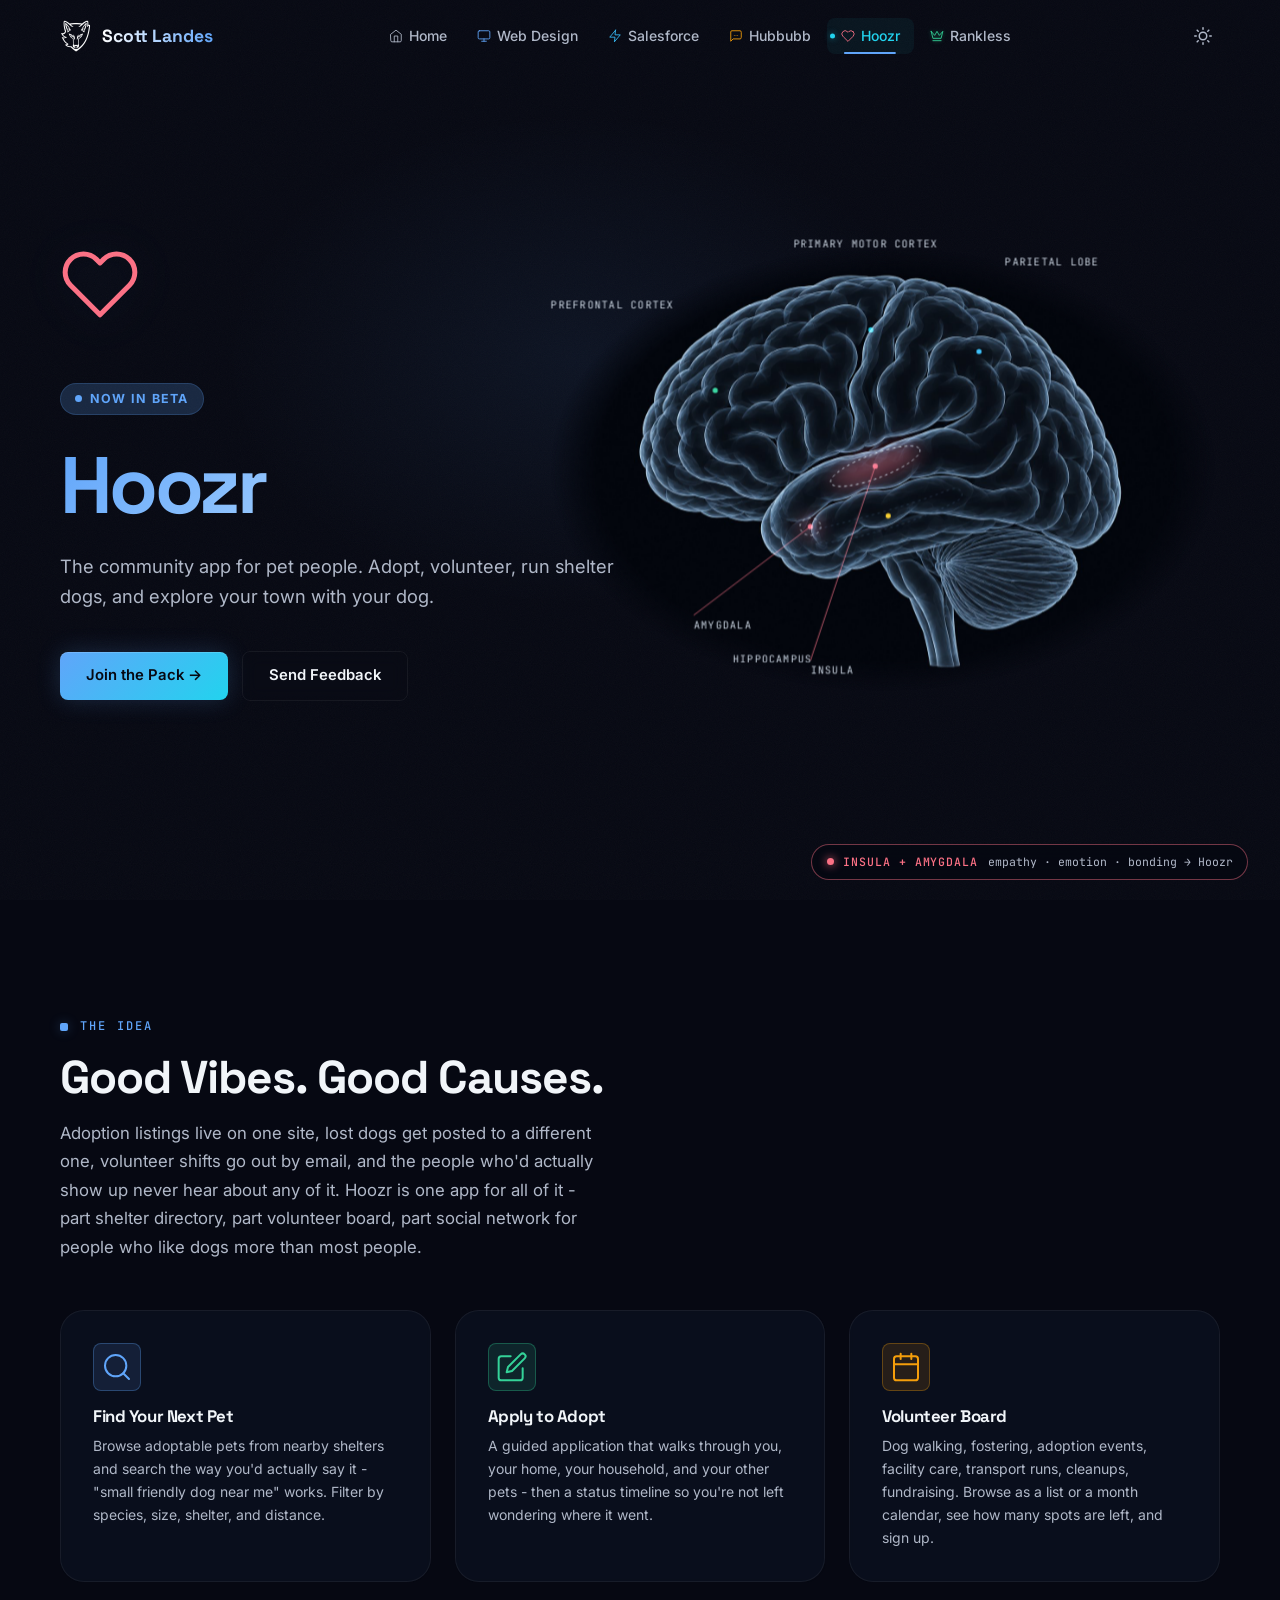
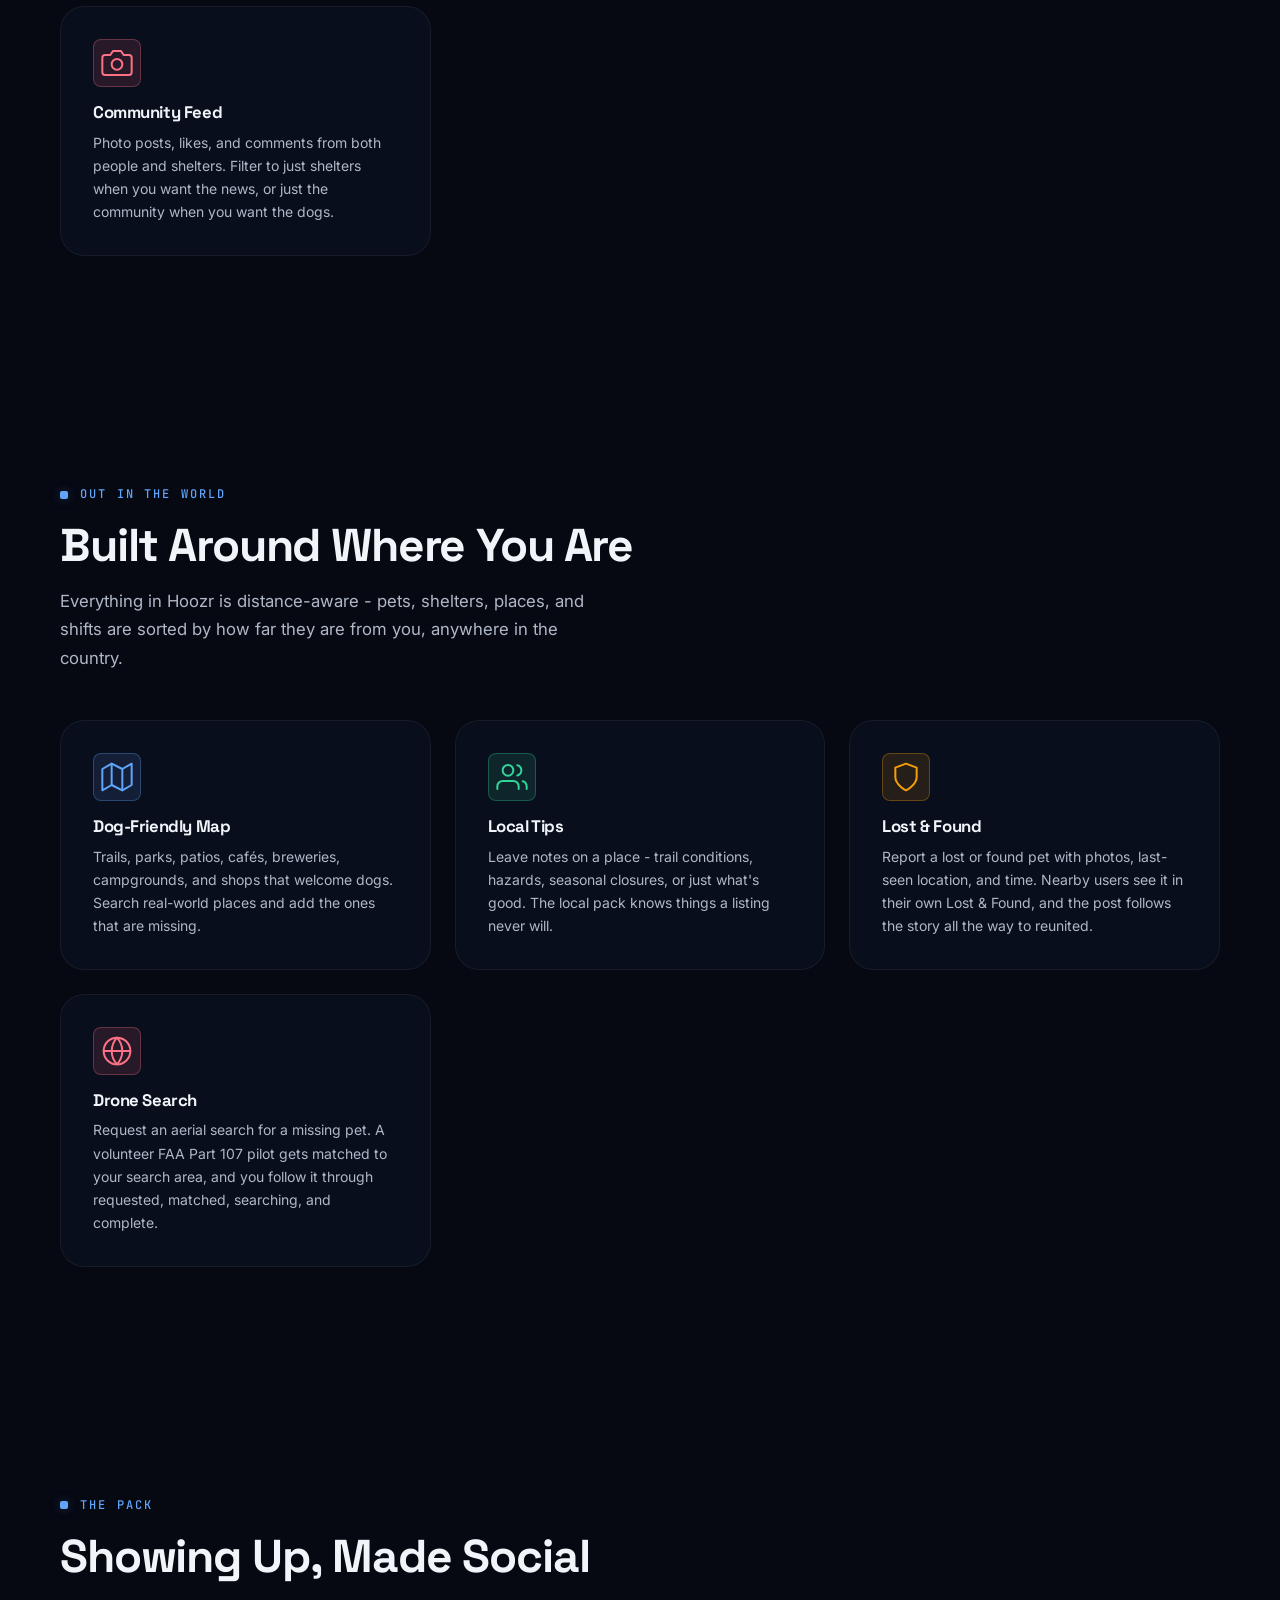
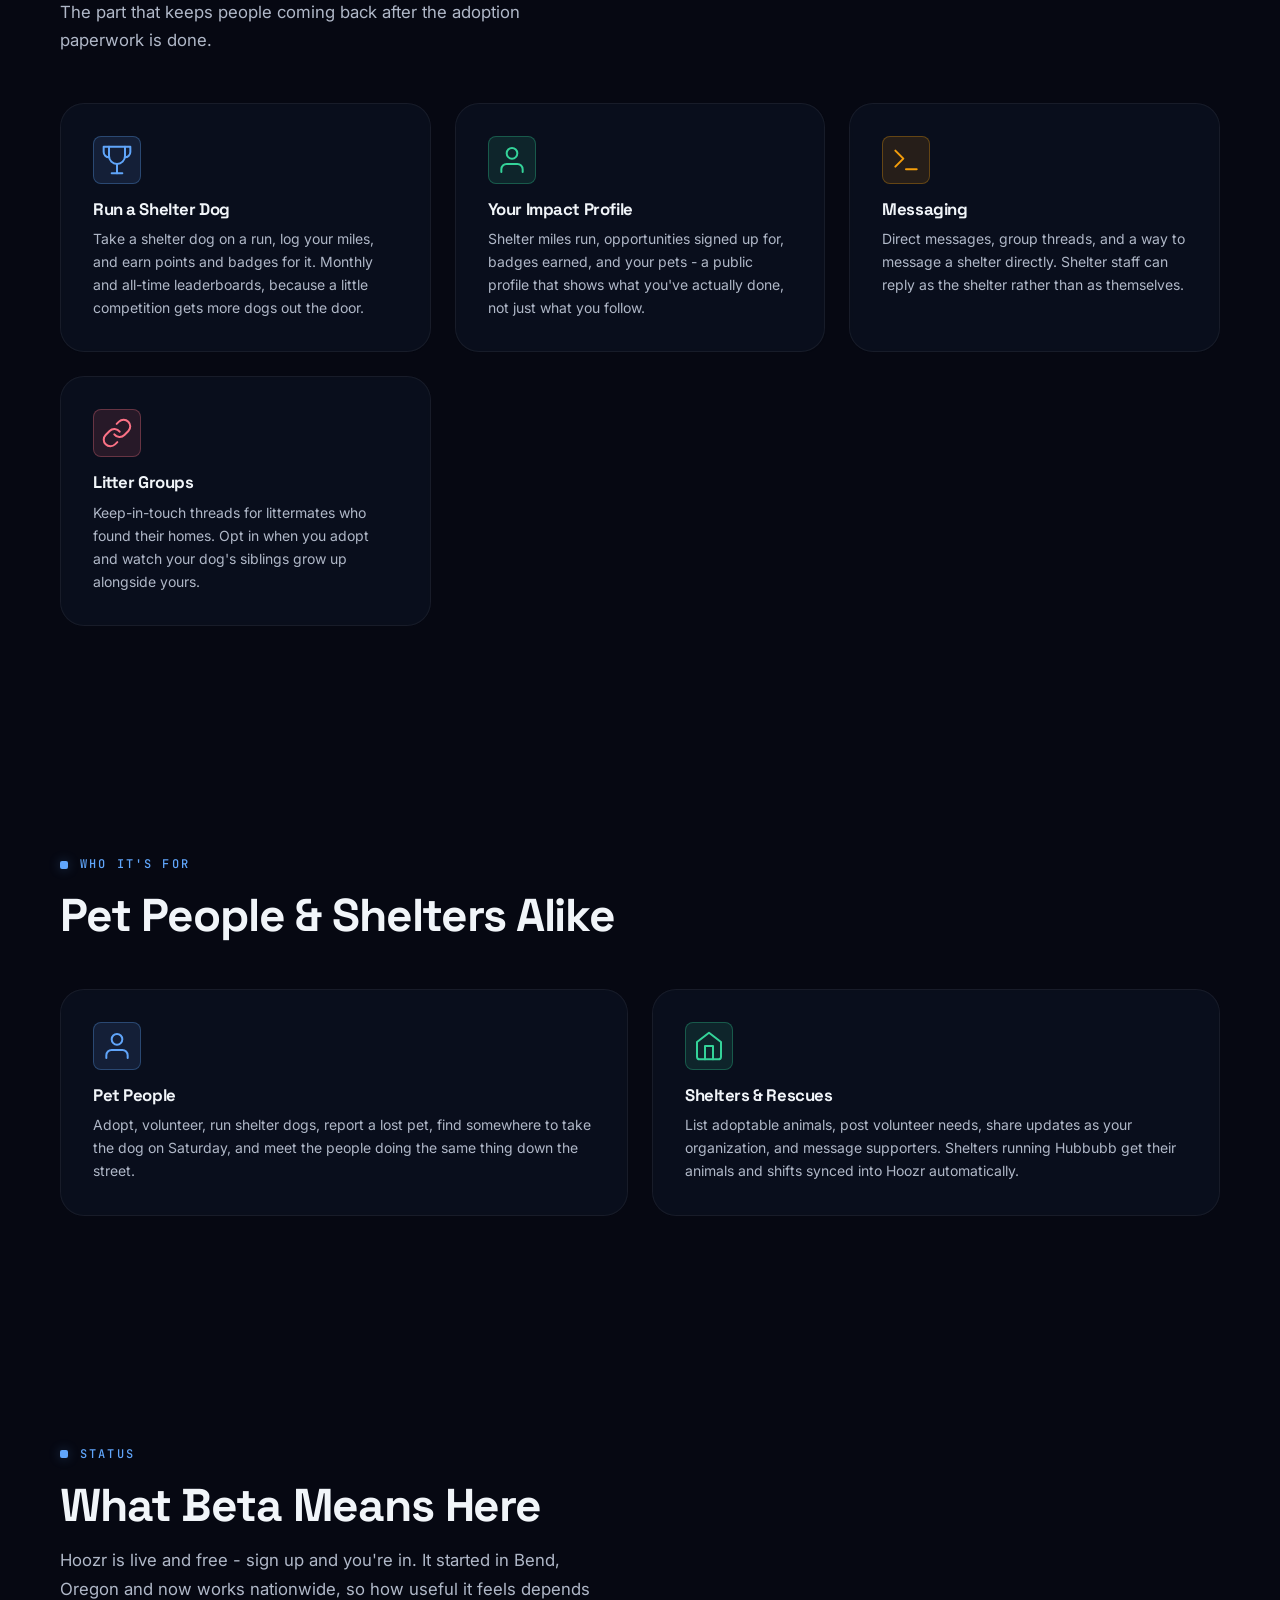
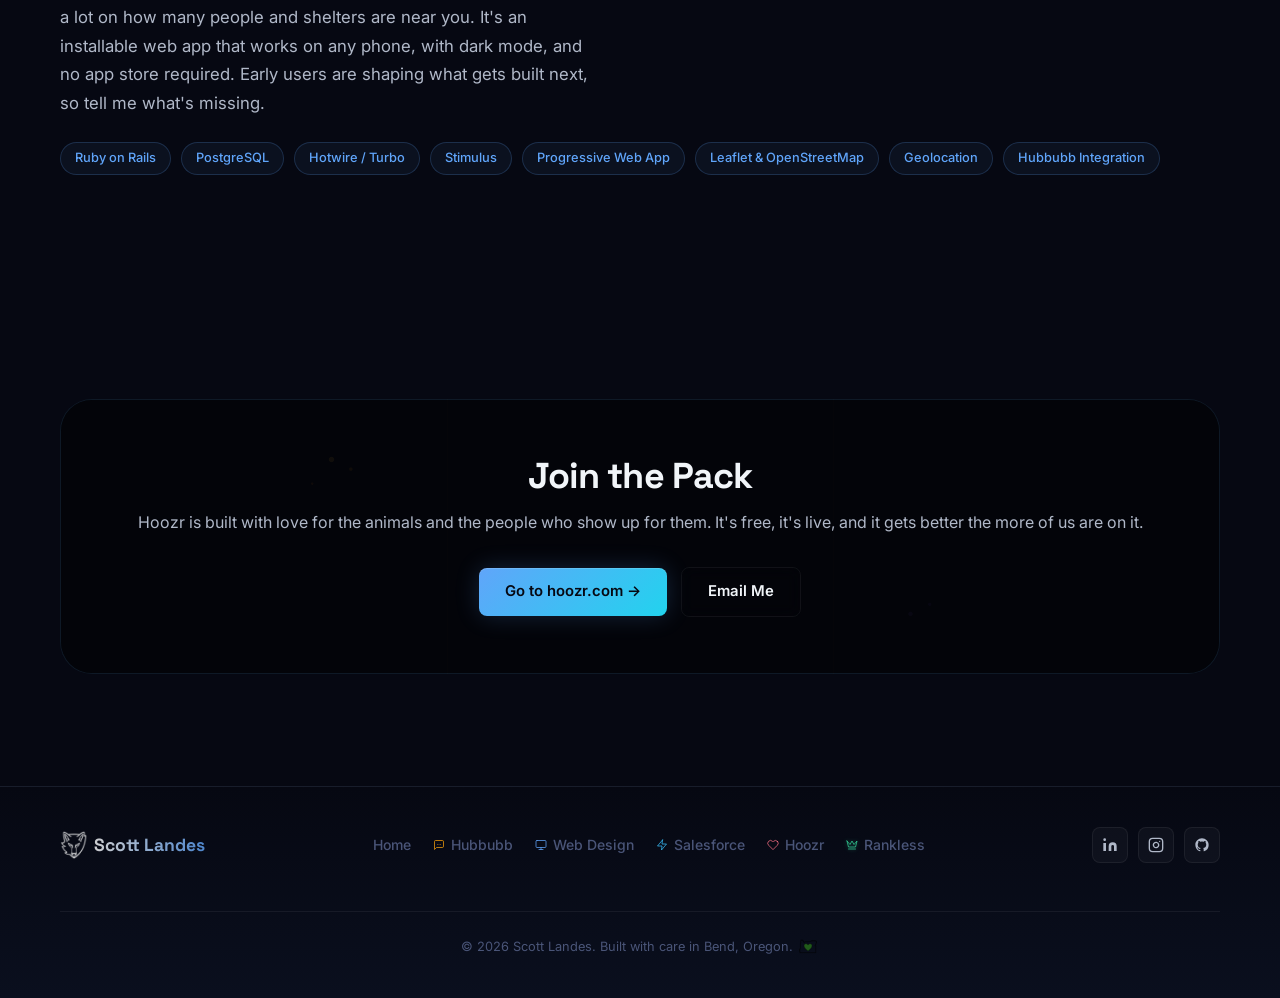
==== commit c4bdf541: "Match subpage footers to the homepage Add the missing Rankless link and show the current year instea" ====
--- a/pages/hoozr.html
+++ b/pages/hoozr.html
@@ -426,6 +426,10 @@
           <a href="hoozr.html"><svg class="ic-hoozr" width="12" height="12" viewBox="0 0 24 24" fill="none" stroke="currentColor" stroke-width="1.5" stroke-linecap="round" stroke-linejoin="round" aria-hidden="true">
   <path d="M20.84 4.61a5.5 5.5 0 0 0-7.78 0L12 5.67l-1.06-1.06a5.5 5.5 0 0 0-7.78 7.78l1.06 1.06L12 21.23l7.78-7.78 1.06-1.06a5.5 5.5 0 0 0 0-7.78z"/>
 </svg>Hoozr</a>
+          <a href="rankless.html"><svg class="ic-rankless" width="12" height="12" viewBox="0 0 24 24" fill="none" stroke="currentColor" stroke-width="1.5" stroke-linecap="round" stroke-linejoin="round" aria-hidden="true">
+  <path d="M2 4l3 12h14l3-12-6 7-4-7-4 7-6-7z"/>
+  <line x1="5" y1="20" x2="19" y2="20"/>
+</svg>Rankless</a>
         </nav>
 
         <div class="footer__social">
@@ -455,7 +459,7 @@
           </a>
         </div>
 
-        <p class="footer__copy">© 2025 Scott Landes.</p>
+        <p class="footer__copy">© <script>document.write(new Date().getFullYear())</script> Scott Landes. Built with care in Bend, Oregon.<img src="../images/icons/icon-oregon.png" alt="Oregon" class="footer__bend-badge"></p>
 
       </div>
     </div>
--- a/css/styles.css
+++ b/css/styles.css
@@ -1239,6 +1239,13 @@
 .cta-banner__desc  { font-size: 1rem; color: var(--text-2); margin-bottom: 2rem; }
 .cta-banner .hero__actions { justify-content: center; align-items: center; }
 
+/* Light mode: the dark gradient art and overlay would leave dark text on dark */
+[data-theme="light"] .cta-banner {
+  background: linear-gradient(135deg, #eff6ff 0%, #f0f9ff 50%, #ecfeff 100%);
+  border-color: rgba(37,99,235,0.18);
+}
+[data-theme="light"] .cta-banner::before { background: radial-gradient(ellipse at 50% 0%, rgba(96,165,250,0.22), transparent 70%); }
+
 /* ---- Scroll Reveal --------------------------------------- */
 /* Base reveal — upward motion */
 .reveal {
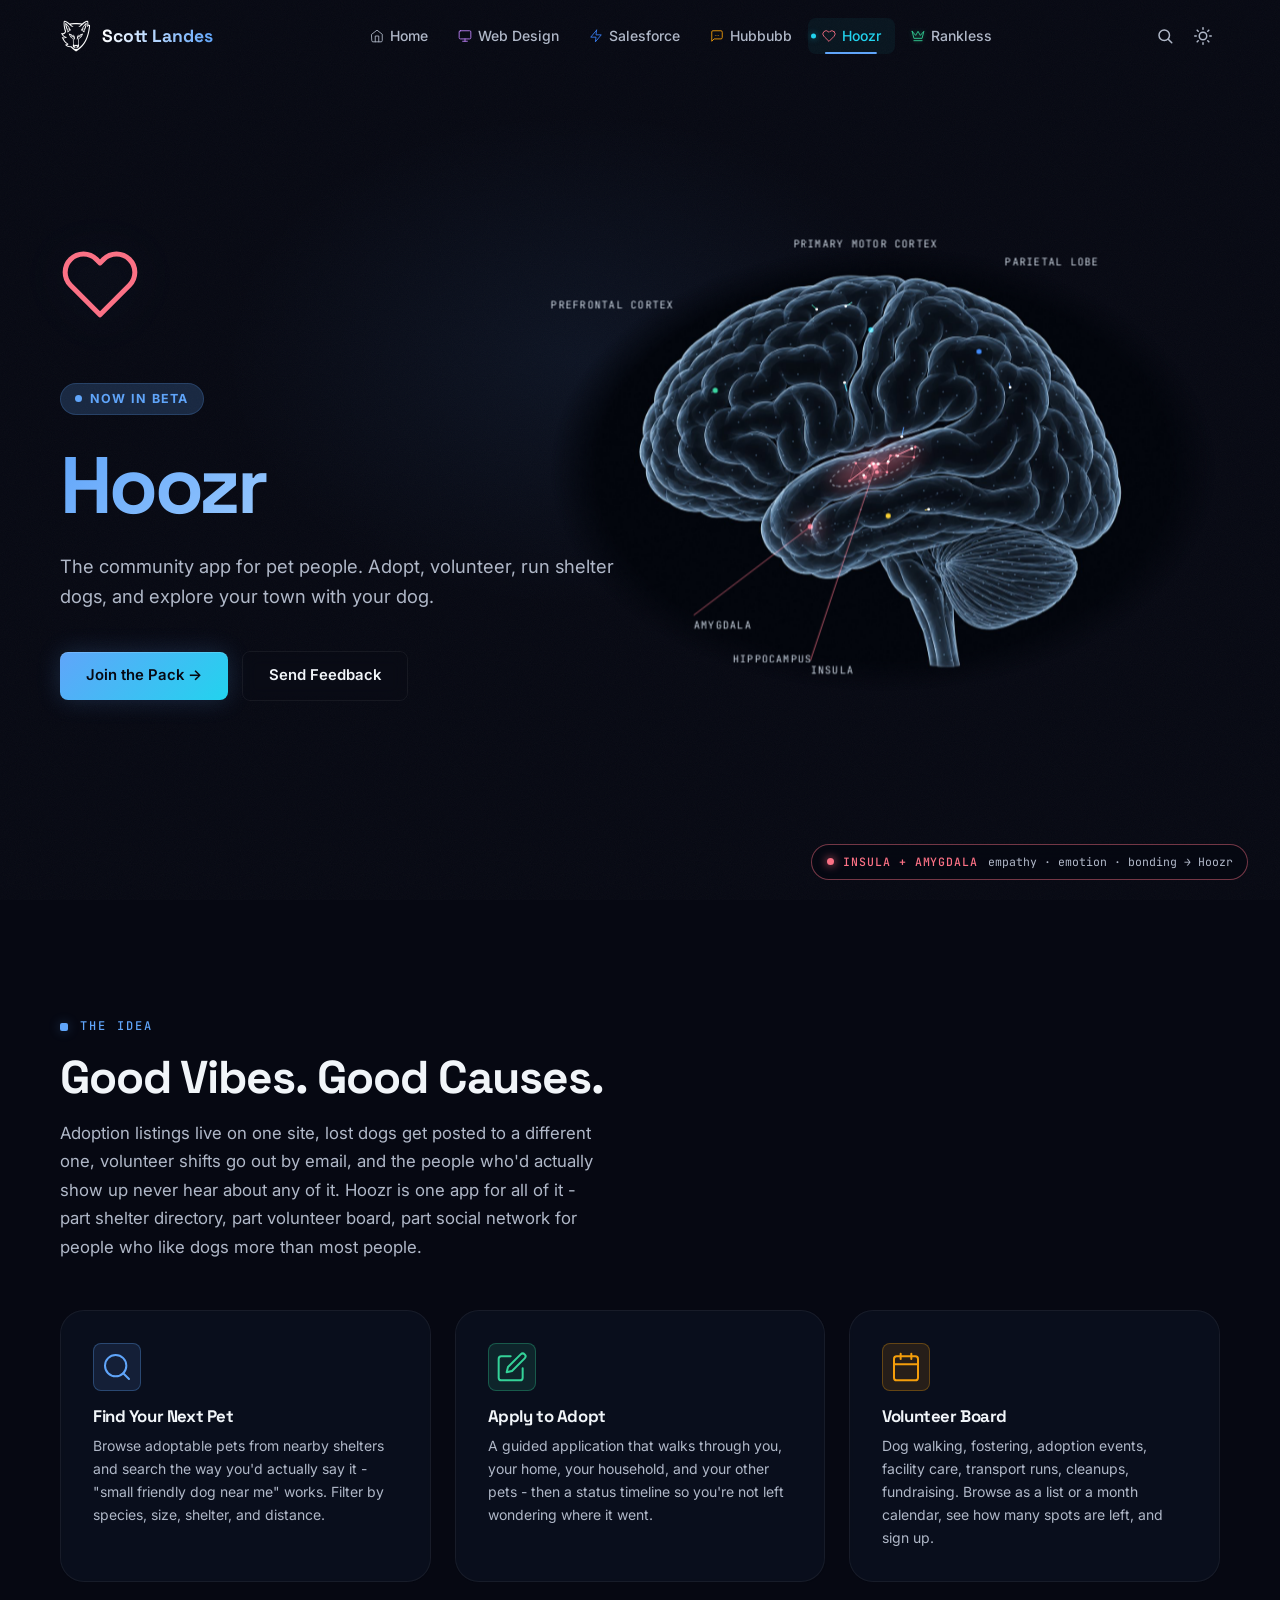
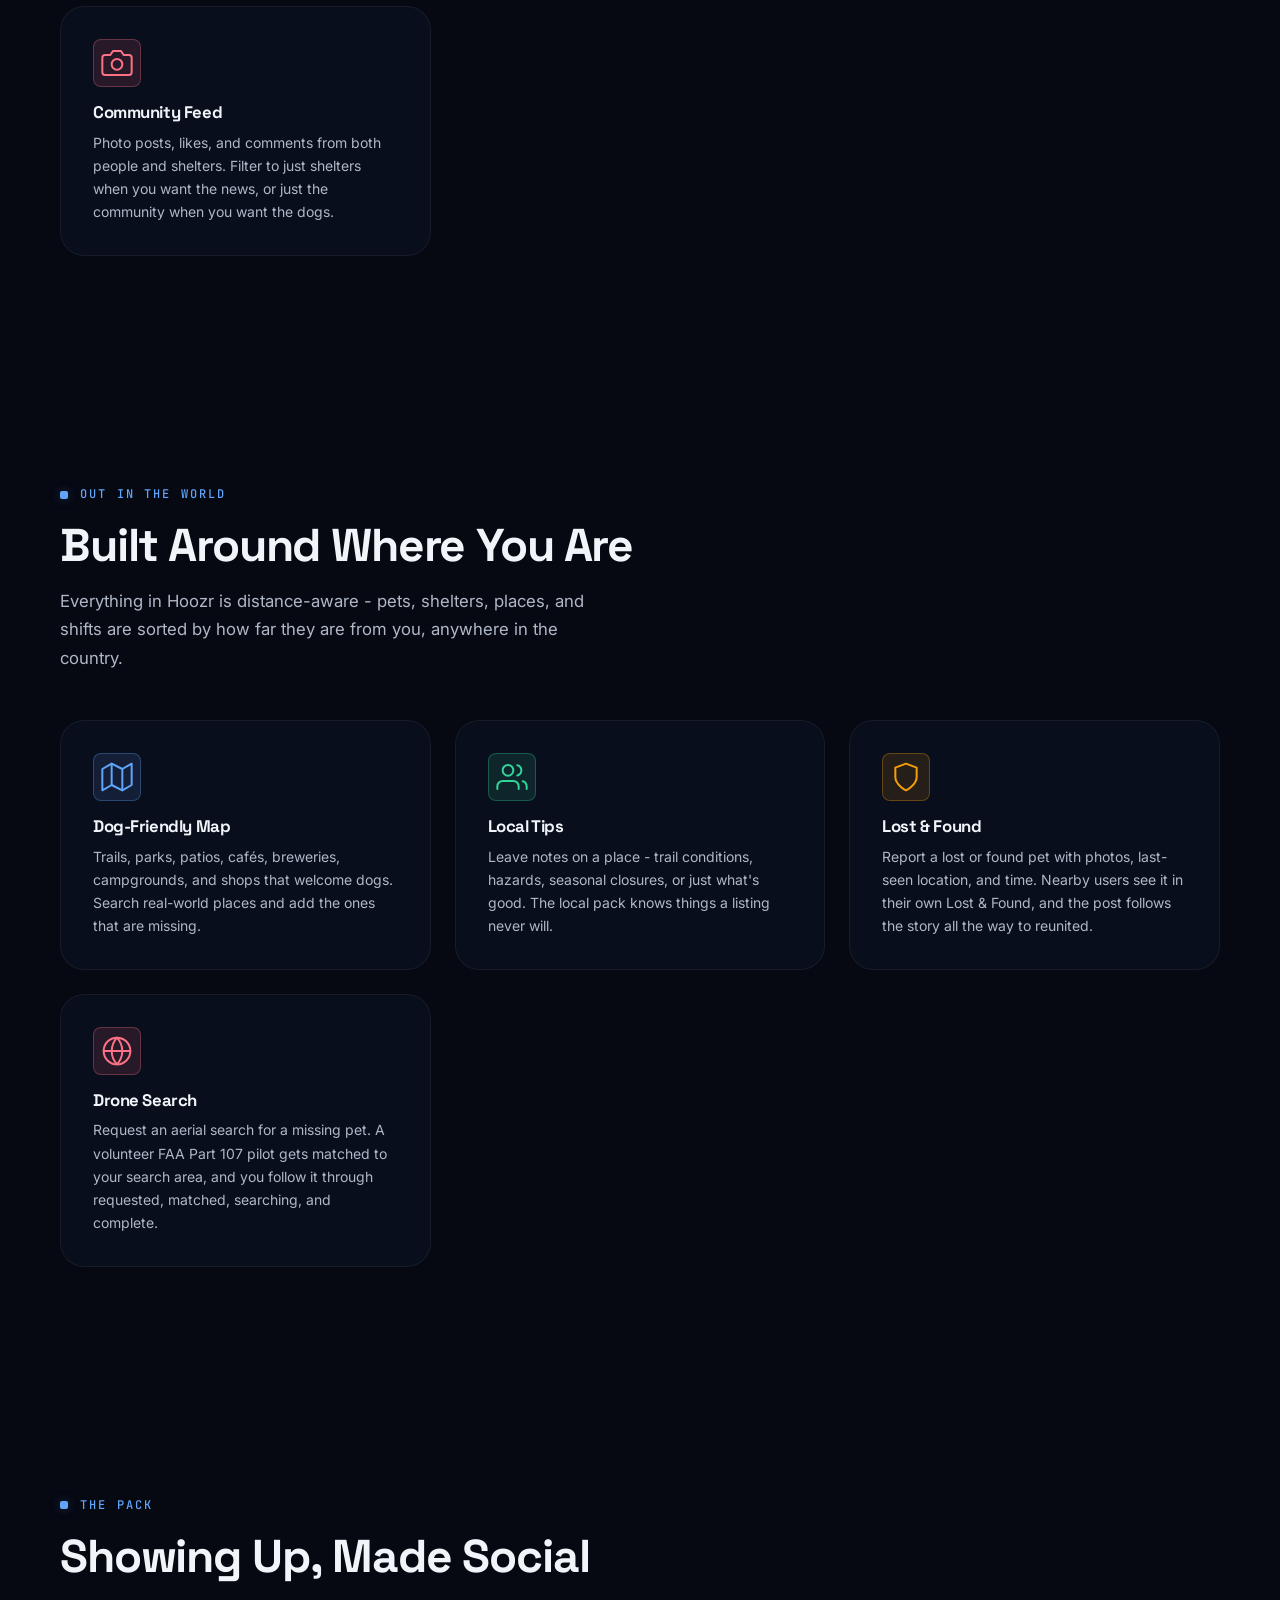
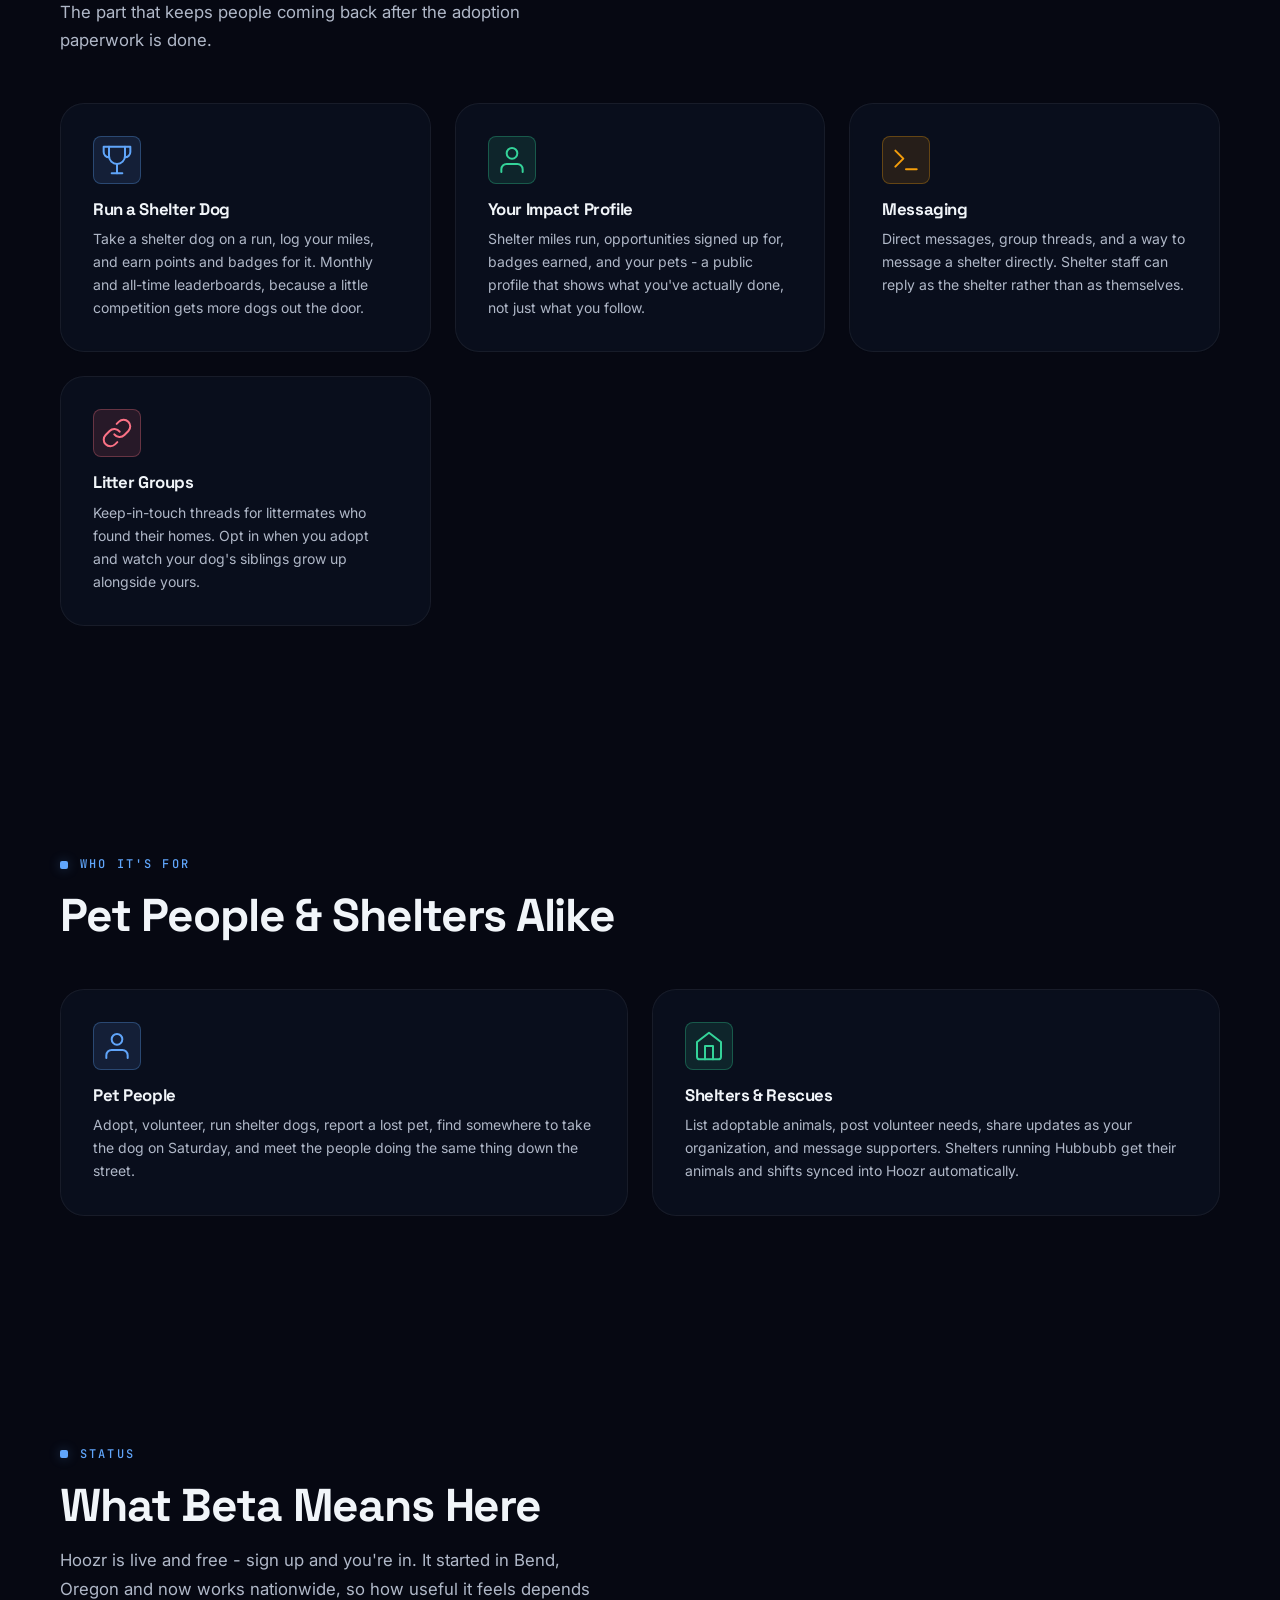
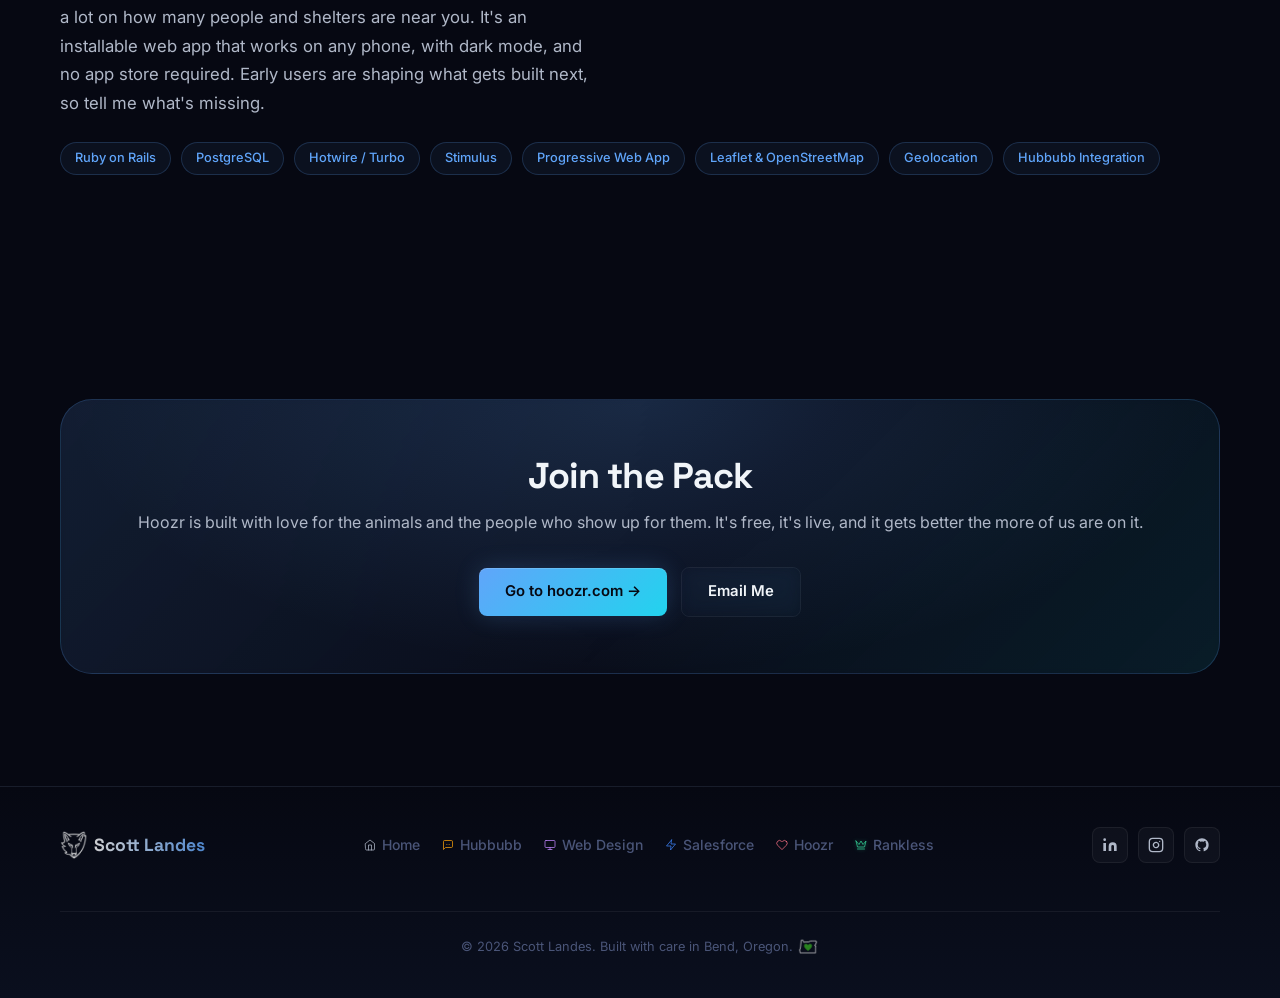
==== commit c25b21e8: "Add page search; footer and CTA fixes - Header search (⌘K / Ctrl+K or "/"): highlights every match w" ====
--- a/pages/hoozr.html
+++ b/pages/hoozr.html
@@ -408,7 +408,10 @@
         <a href="../index.html" class="footer__logo" aria-label="Scott Landes - Back to home"><img src="../images/icons/icon-logo.png" data-logo-light="../images/icons/icon-logo.png" data-logo-dark="../images/icons/icon-logo-dark.png" alt="" width="18" height="20"><span>Scott Landes</span></a>
 
         <nav class="footer__nav" aria-label="Footer navigation">
-          <a href="../index.html">Home</a>
+          <a href="../index.html"><svg class="ic-home" width="12" height="12" viewBox="0 0 24 24" fill="none" stroke="currentColor" stroke-width="1.5" stroke-linecap="round" stroke-linejoin="round">
+  <path d="M3 9l9-7 9 7v11a2 2 0 0 1-2 2H5a2 2 0 0 1-2-2z"/>
+  <polyline points="9 22 9 12 15 12 15 22"/>
+</svg>Home</a>
           <a href="hubbubb.html"><svg class="ic-hubbub" width="12" height="12" viewBox="0 0 24 24" fill="none" stroke="currentColor" stroke-width="1.5" stroke-linecap="round" stroke-linejoin="round" aria-hidden="true">
   <path d="M21 15a2 2 0 0 1-2 2H7l-4 4V5a2 2 0 0 1 2-2h14a2 2 0 0 1 2 2z"/>
   <circle cx="9" cy="11" r="0.8" fill="currentColor" stroke="none"/>
@@ -459,7 +462,7 @@
           </a>
         </div>
 
-        <p class="footer__copy">© <script>document.write(new Date().getFullYear())</script> Scott Landes. Built with care in Bend, Oregon.<img src="../images/icons/icon-oregon.png" alt="Oregon" class="footer__bend-badge"></p>
+        <p class="footer__copy">© <script>document.write(new Date().getFullYear())</script> Scott Landes. Built with care in Bend, Oregon.<img src="../images/icons/icon-oregon-white.png" data-logo-light="../images/icons/icon-oregon-white.png" data-logo-dark="../images/icons/icon-oregon.png" alt="Oregon" class="footer__bend-badge"></p>
 
       </div>
     </div>
--- a/css/styles.css
+++ b/css/styles.css
@@ -22,8 +22,8 @@
   --icon-hubbub:   #f59e0b;   /* amber — CRM/business */
   --icon-hoozr:    #fb7185;   /* rose/pink — pet warmth */
   --icon-rankless: #34d399;   /* emerald — chess strategy */
-  --icon-webdesign:#60a5fa;   /* ice-blue */
-  --icon-salesforce:#38bdf8; /* sky blue */
+  --icon-webdesign:#c084fc;   /* purple */
+  --icon-salesforce:#3b82f6; /* royal blue */
 
   /* Gradients */
   --gradient:   linear-gradient(135deg, var(--ice-blue) 0%, var(--cyan) 100%);
@@ -376,41 +376,20 @@
   50% { opacity: 0; }
 }
 
-.hero__badge {
-  display: inline-flex;
-  align-items: center;
-  gap: 0.5rem;
-  padding: 0.4rem 1rem;
-  border-radius: 100px;
-  border: 1px solid rgba(96,165,250,0.3);
-  background: rgba(96,165,250,0.08);
-  color: var(--ice-blue);
-  font-size: 0.8rem;
-  font-weight: 600;
-  margin-bottom: 1.75rem;
-  backdrop-filter: blur(8px);
-}
-
-.hero__badge-dot {
-  width: 6px;
-  height: 6px;
-  border-radius: 50%;
-  background: #22c55e;
-  box-shadow: 0 0 8px rgba(34,197,94,0.5);
-  animation: dot-pulse 2.2s ease-in-out infinite;
-}
-
-@keyframes dot-pulse {
-  0%,100% { opacity:1; transform:scale(1); }
-  50%      { opacity:.4; transform:scale(.7); }
-}
-
 .hero__name-row {
   display: flex;
   align-items: center;
   gap: 1rem;
 }
 .hero__logo { flex-shrink: 0; width: 96px; height: 96px; filter: drop-shadow(0 4px 24px rgba(245,158,11,0.15)); }
+/* Same gradient as the name in the nav and footer */
+.hero__name-row > span {
+  background: linear-gradient(90deg, #ffffff 0%, var(--ice-blue) 100%);
+  -webkit-background-clip: text;
+  -webkit-text-fill-color: transparent;
+  background-clip: text;
+}
+[data-theme="light"] .hero__name-row > span { background-image: linear-gradient(90deg, var(--text) 0%, #2563eb 100%); }
 
 .hero__title {
   font-size: clamp(2.75rem, 8vw, 5.75rem);
@@ -637,8 +616,8 @@
 .ic-hubbub    { color: #f59e0b !important; }
 .ic-hoozr     { color: #fb7185 !important; }
 .ic-rankless  { color: #34d399 !important; filter: drop-shadow(0 0 2px rgba(52,211,153,0.4)); }
-.ic-webdesign { color: var(--ice-blue) !important; }
-.ic-salesforce{ color: #38bdf8 !important; }
+.ic-webdesign { color: var(--icon-webdesign) !important; }
+.ic-salesforce{ color: var(--icon-salesforce) !important; }
 
 /* Utility icons */
 .ic-home       { color: var(--text-2) !important; }
@@ -673,8 +652,8 @@
 [data-theme="light"] .ic-hubbub    { color: #b45309 !important; }
 [data-theme="light"] .ic-hoozr     { color: #e11d48 !important; }
 [data-theme="light"] .ic-rankless  { color: #059669 !important; filter: drop-shadow(0 0 2px rgba(5,150,105,0.3)); }
-[data-theme="light"] .ic-webdesign { color: #2563eb !important; }
-[data-theme="light"] .ic-salesforce{ color: #0284c7 !important; }
+[data-theme="light"] .ic-webdesign { color: #9333ea !important; }
+[data-theme="light"] .ic-salesforce{ color: #1d4ed8 !important; }
 
 [data-theme="light"] .ic-code       { color: #0891b2 !important; }
 [data-theme="light"] .ic-chart      { color: #0d9488 !important; }
@@ -798,10 +777,10 @@
 [data-theme="light"] .icon-hoozr        svg[fill]:not([fill="none"])   { fill: #e11d48; }
 [data-theme="light"] .icon-rankless     svg { stroke: #059669; filter: drop-shadow(0 0 3px rgba(5,150,105,0.4)); }
 [data-theme="light"] .icon-rankless     svg[fill]:not([fill="none"])   { fill: #059669; }
-[data-theme="light"] .icon-webdesign    svg { stroke: #2563eb; }
-[data-theme="light"] .icon-webdesign    svg[fill]:not([fill="none"])   { fill: #2563eb; }
-[data-theme="light"] .icon-salesforce   svg { stroke: #0284c7; }
-[data-theme="light"] .icon-salesforce   svg[fill]:not([fill="none"])   { fill: #0284c7; }
+[data-theme="light"] .icon-webdesign    svg { stroke: #9333ea; }
+[data-theme="light"] .icon-webdesign    svg[fill]:not([fill="none"])   { fill: #9333ea; }
+[data-theme="light"] .icon-salesforce   svg { stroke: #1d4ed8; }
+[data-theme="light"] .icon-salesforce   svg[fill]:not([fill="none"])   { fill: #1d4ed8; }
 
 [data-theme="light"] .ic-terminal svg     { stroke: #2563eb; }
 [data-theme="light"] .ic-chart svg        { stroke: #0d9488; }
@@ -824,7 +803,7 @@
 .prod-hubbub::before    { background: linear-gradient(90deg, transparent, var(--icon-hubbub), transparent) !important; }
 .prod-hoozr::before     { background: linear-gradient(90deg, transparent, var(--icon-hoozr), transparent) !important; }
 .prod-rankless::before  { background: linear-gradient(90deg, transparent, var(--icon-rankless), transparent) !important; }
-.prod-webdesign::before { background: linear-gradient(90deg, transparent, var(--ice-blue), transparent) !important; }
+.prod-webdesign::before { background: linear-gradient(90deg, transparent, var(--icon-webdesign), transparent) !important; }
 .prod-salesforce::before{ background: linear-gradient(90deg, transparent, var(--icon-salesforce), transparent) !important; }
 
 /* Default hairline — ice-blue for generic cards */
@@ -833,10 +812,22 @@
 /* ---- Skills Grid ----------------------------------------- */
 .skills-grid {
   display: flex;
-  flex-direction: column;
-  gap: 2rem;
+  flex-wrap: wrap;
+  gap: 0.625rem;
   margin-top: 3rem;
 }
+/* Each category heading takes a full row; its chips wrap beneath it */
+.skills-grid .skill-category { flex-basis: 100%; margin: 1.75rem 0 0.25rem; }
+.skills-grid .skill-category:first-child { margin-top: 0; }
+
+/* Salesforce page: grouped tech stack */
+.sf-stack { margin-top: 2.5rem; }
+.sf-stack .skill-category { margin: 2rem 0 0; }
+.sf-stack .skill-category:first-child { margin-top: 0; }
+.sf-stack .tags { margin-top: 1rem; }
+/* Solid backing so tag text stays legible over the brain */
+.tag { background: color-mix(in srgb, var(--bg) 92%, #60a5fa); }
+[data-theme="light"] .tag { background: rgba(255,255,255,0.85); color: #1d4ed8; border-color: rgba(37,99,235,0.25); }
 
 .skill-category {
   font-size: 0.72rem;
@@ -945,7 +936,7 @@
 .exp-item::before {
   content: '';
   position: absolute;
-  left: -3rem + 1px;
+  left: calc(-3rem + 5px);  /* centered on the 2px line at left: 7px */
   top: 2.5rem;
   width: 6px;
   height: 6px;
@@ -1215,10 +1206,10 @@
 /* ---- CTA Banner ------------------------------------------ */
 .cta-banner {
   position: relative;
-  background-image: url('../images/cta-gradient.png');
-  background-size: cover;
-  background-position: center;
-  border: 1px solid rgba(96,165,250,0.15);
+  /* Translucent so the brain shows through behind it */
+  background: linear-gradient(135deg, rgba(96,165,250,0.14) 0%, rgba(13,19,36,0.5) 55%, rgba(34,211,238,0.1) 100%);
+  backdrop-filter: blur(3px);
+  border: 1px solid rgba(96,165,250,0.2);
   border-radius: var(--r-xl);
   padding: 3.5rem 3rem;
   text-align: center;
@@ -1229,7 +1220,7 @@
   content: '';
   position: absolute;
   inset: 0;
-  background: rgba(6,8,18,0.5);
+  background: radial-gradient(ellipse at 50% 0%, rgba(96,165,250,0.16), transparent 70%);
   z-index: 0;
 }
 
@@ -1241,7 +1232,7 @@
 
 /* Light mode: the dark gradient art and overlay would leave dark text on dark */
 [data-theme="light"] .cta-banner {
-  background: linear-gradient(135deg, #eff6ff 0%, #f0f9ff 50%, #ecfeff 100%);
+  background: linear-gradient(135deg, rgba(239,246,255,0.7) 0%, rgba(240,249,255,0.6) 50%, rgba(236,254,255,0.7) 100%);
   border-color: rgba(37,99,235,0.18);
 }
 [data-theme="light"] .cta-banner::before { background: radial-gradient(ellipse at 50% 0%, rgba(96,165,250,0.22), transparent 70%); }
@@ -1374,7 +1365,7 @@
 @media (max-width: 768px) {
   .nav__links { display: none; }
   .nav__ham   { display: flex; margin-left: auto; }
-  .nav__theme { order: 1; margin-left: 0.25rem; }
+  .nav__tools { order: 1; margin-left: 0.25rem; }
   .hero       { align-items: flex-start; padding-top: 4.5rem; }
   .hero__subtitle { margin-bottom: 1.5rem; }
 
@@ -1388,7 +1379,6 @@
   .hero__logo     { width: 64px !important; height: 64px !important; filter: none !important; }
   .hero__glow { width: 200px; height: 200px; left: -20px; top: -40px; opacity: 0; }
   .hero__scroll { bottom: calc(2.5rem - 10px); }
-  .hero__badge  { margin-bottom: 1.25rem; font-size: 0.75rem; padding: 0.3rem 0.75rem; }
   .hero__subtitle { margin-bottom: 1.5rem; font-size: 0.95rem; }
   .hero__actions { flex-direction: column; align-items: stretch; }
   .hero__actions .btn { width: 100%; justify-content: center; }
@@ -1403,7 +1393,6 @@
   .hero__name-row { gap: 0.75rem; }
   .hero__logo     { width: 76px !important; height: 76px !important; }
   .hero__glow { width: 240px; height: 240px; opacity: 0.3; }
-  .hero__badge  { margin-bottom: 1rem; font-size: 0.75rem; padding: 0.3rem 0.75rem; }
   .hero__subtitle { margin-bottom: 1.5rem; }
 }
 
@@ -1426,7 +1415,6 @@
 
 /* ---- Subtle image sizing for generated backgrounds ----------- */
 @media (min-width: 768px) and (max-width: 1200px) {
-  .cta-banner { background-size: 150% auto; }
 }
 
 /* ---- Theme Toggle Button --------------------------------- */
@@ -1475,12 +1463,7 @@
 
 [data-theme="light"] .hero__glow { opacity: 0.4; }
 
-[data-theme="light"] .hero__badge {
-  border-color: rgba(217,119,6,0.3);
-  background: rgba(245,158,11,0.08);
-}
-
-/* ---- Ice-blue tones for light mode atmosphere */
+[data-theme="light"] /* ---- Ice-blue tones for light mode atmosphere */
 [data-theme="light"] .page-bg {
   background:
     radial-gradient(ellipse 70% 60% at 5%  25%,  rgba(96,165,250,0.08) 0%, transparent 55%),
@@ -1516,7 +1499,8 @@
 /* Hover corrections for light mode */
 [data-theme="light"] .nav__link:hover  { background: rgba(0,0,0,0.02); }
 [data-theme="light"] .nav__ham:hover   { background: rgba(0,0,0,0.03); }
-[data-theme="light"] .nav__theme:hover { background: rgba(0,0,0,0.03); color: var(--text); }
+[data-theme="light"] .nav__theme:hover,
+[data-theme="light"] .nav__search:hover { background: rgba(0,0,0,0.03); color: var(--text); }
 
 /* Light mode mobile menu */
 [data-theme="light"] .nav__mobile {
@@ -1704,3 +1688,65 @@
   border-color: color-mix(in srgb, var(--tone) 30%, transparent);
 }
 .feature-grid .feature-card__icon svg { color: var(--tone) !important; filter: none; }
+
+/* ---- Page search ------------------------------------------ */
+.nav__tools { display: flex; align-items: center; gap: 0.25rem; flex-shrink: 0; }
+.nav__search {
+  display: flex; align-items: center; justify-content: center;
+  width: 34px; height: 34px;
+  border-radius: var(--r-sm);
+  color: var(--text-2);
+  transition: color 0.15s, background 0.15s;
+}
+.nav__search:hover { color: var(--text); background: rgba(255,255,255,0.06); }
+
+.search-bar {
+  position: fixed;
+  z-index: 110;
+  top: 4.75rem;
+  left: 50%;
+  transform: translateX(-50%);
+  width: min(560px, calc(100vw - 2rem));
+  display: flex;
+  align-items: center;
+  gap: 0.5rem;
+  padding: 0.45rem 0.5rem 0.45rem 0.9rem;
+  border: 1px solid var(--border-a);
+  border-radius: var(--r-md);
+  background: color-mix(in srgb, var(--bg) 88%, transparent);
+  backdrop-filter: blur(14px);
+  box-shadow: var(--shadow-card);
+  color: var(--text-2);
+  animation: search-in 0.2s var(--ease-out);
+}
+.search-bar[hidden] { display: none; }
+@keyframes search-in { from { opacity: 0; transform: translate(-50%, -6px); } }
+.search-bar input {
+  flex: 1;
+  min-width: 0;
+  border: 0;
+  outline: none;
+  background: transparent;
+  color: var(--text);
+  font: inherit;
+  font-size: 1rem;  /* 16px keeps iOS from zooming in */
+  padding: 0.35rem 0;
+}
+.search-bar input::-webkit-search-cancel-button { display: none; }
+.search-bar__count { font-family: var(--font-mono); font-size: 0.72rem; white-space: nowrap; color: var(--text-muted); }
+.search-bar button {
+  display: flex; align-items: center; justify-content: center;
+  width: 30px; height: 30px; flex-shrink: 0;
+  border-radius: var(--r-sm);
+  color: var(--text-2);
+}
+.search-bar button:hover { color: var(--text); background: var(--bg-card-h); }
+
+::highlight(search) { background-color: rgba(250, 204, 21, 0.3); color: inherit; }
+::highlight(search-current) { background-color: #facc15; color: #111827; }
+.search-hit {
+  outline: 2px solid #facc15 !important;
+  outline-offset: 3px;
+  border-radius: var(--r-sm);
+  transition: outline-color 0.2s;
+}
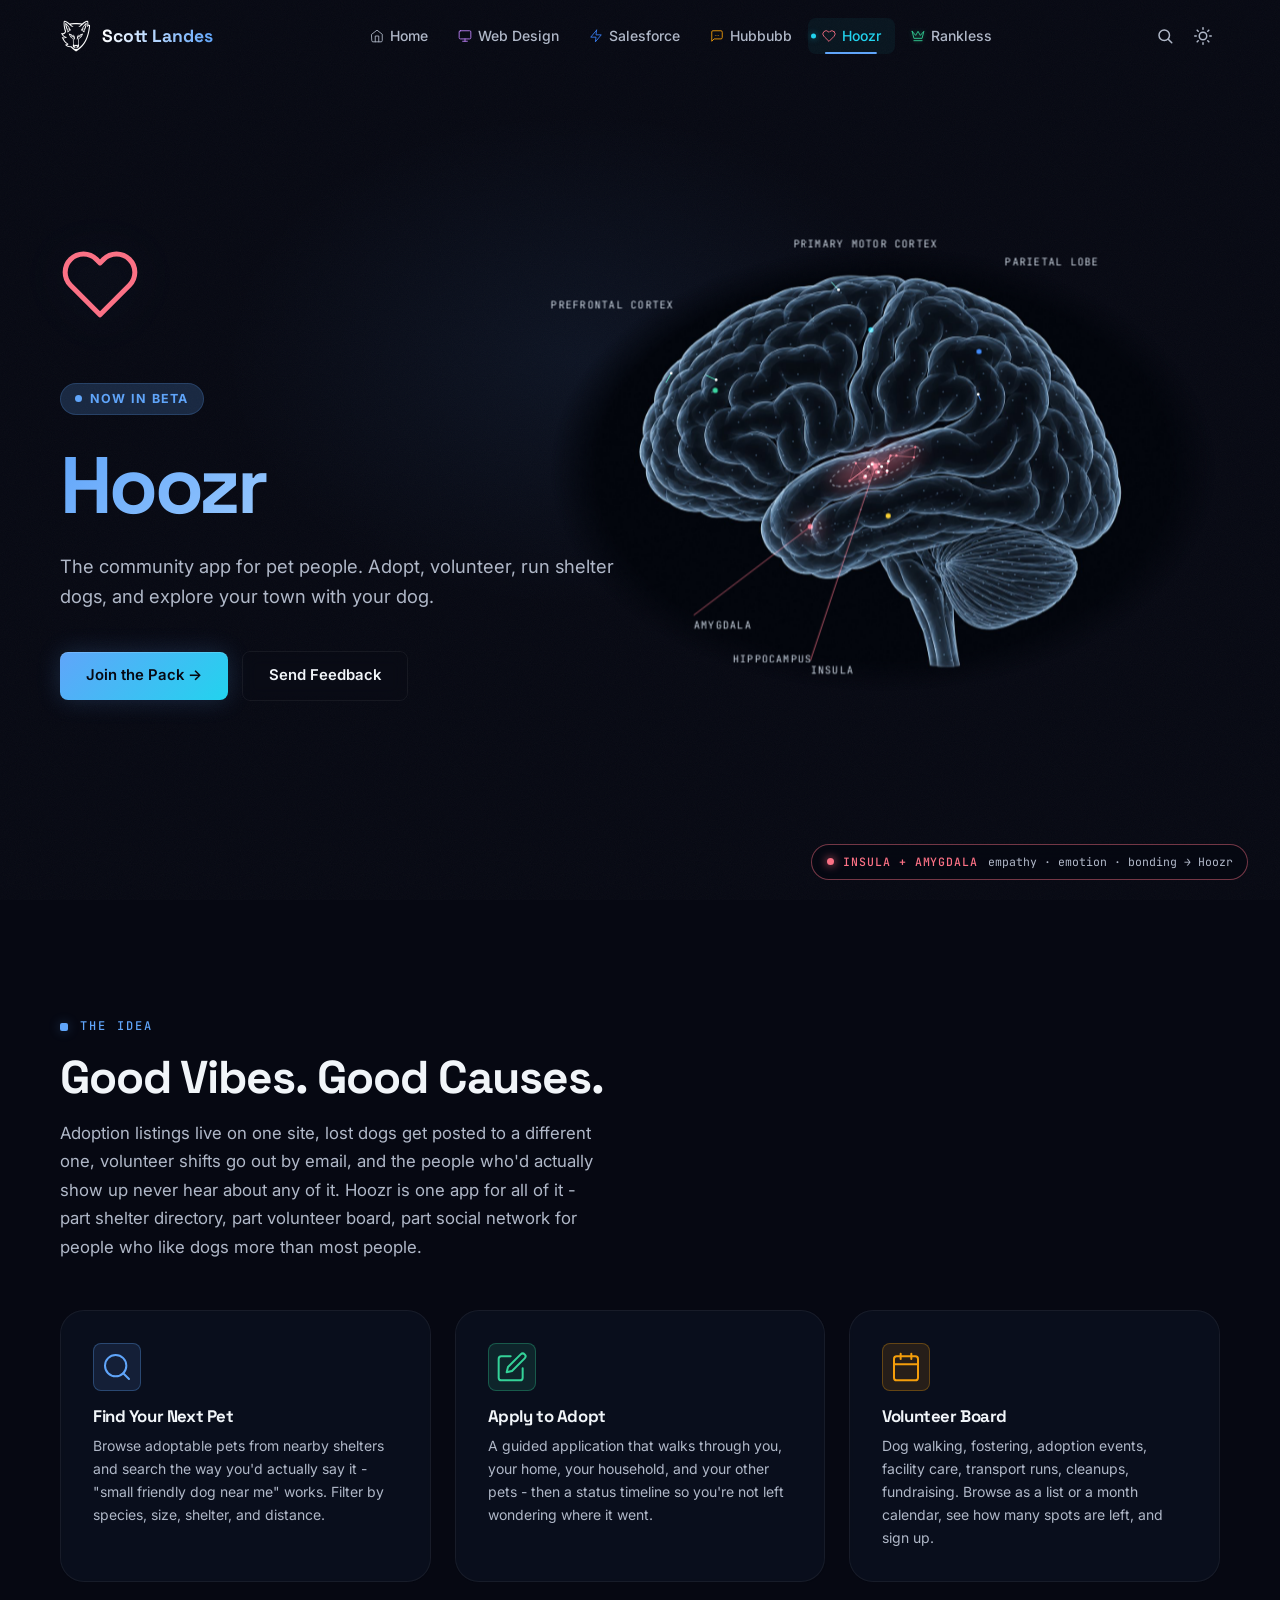
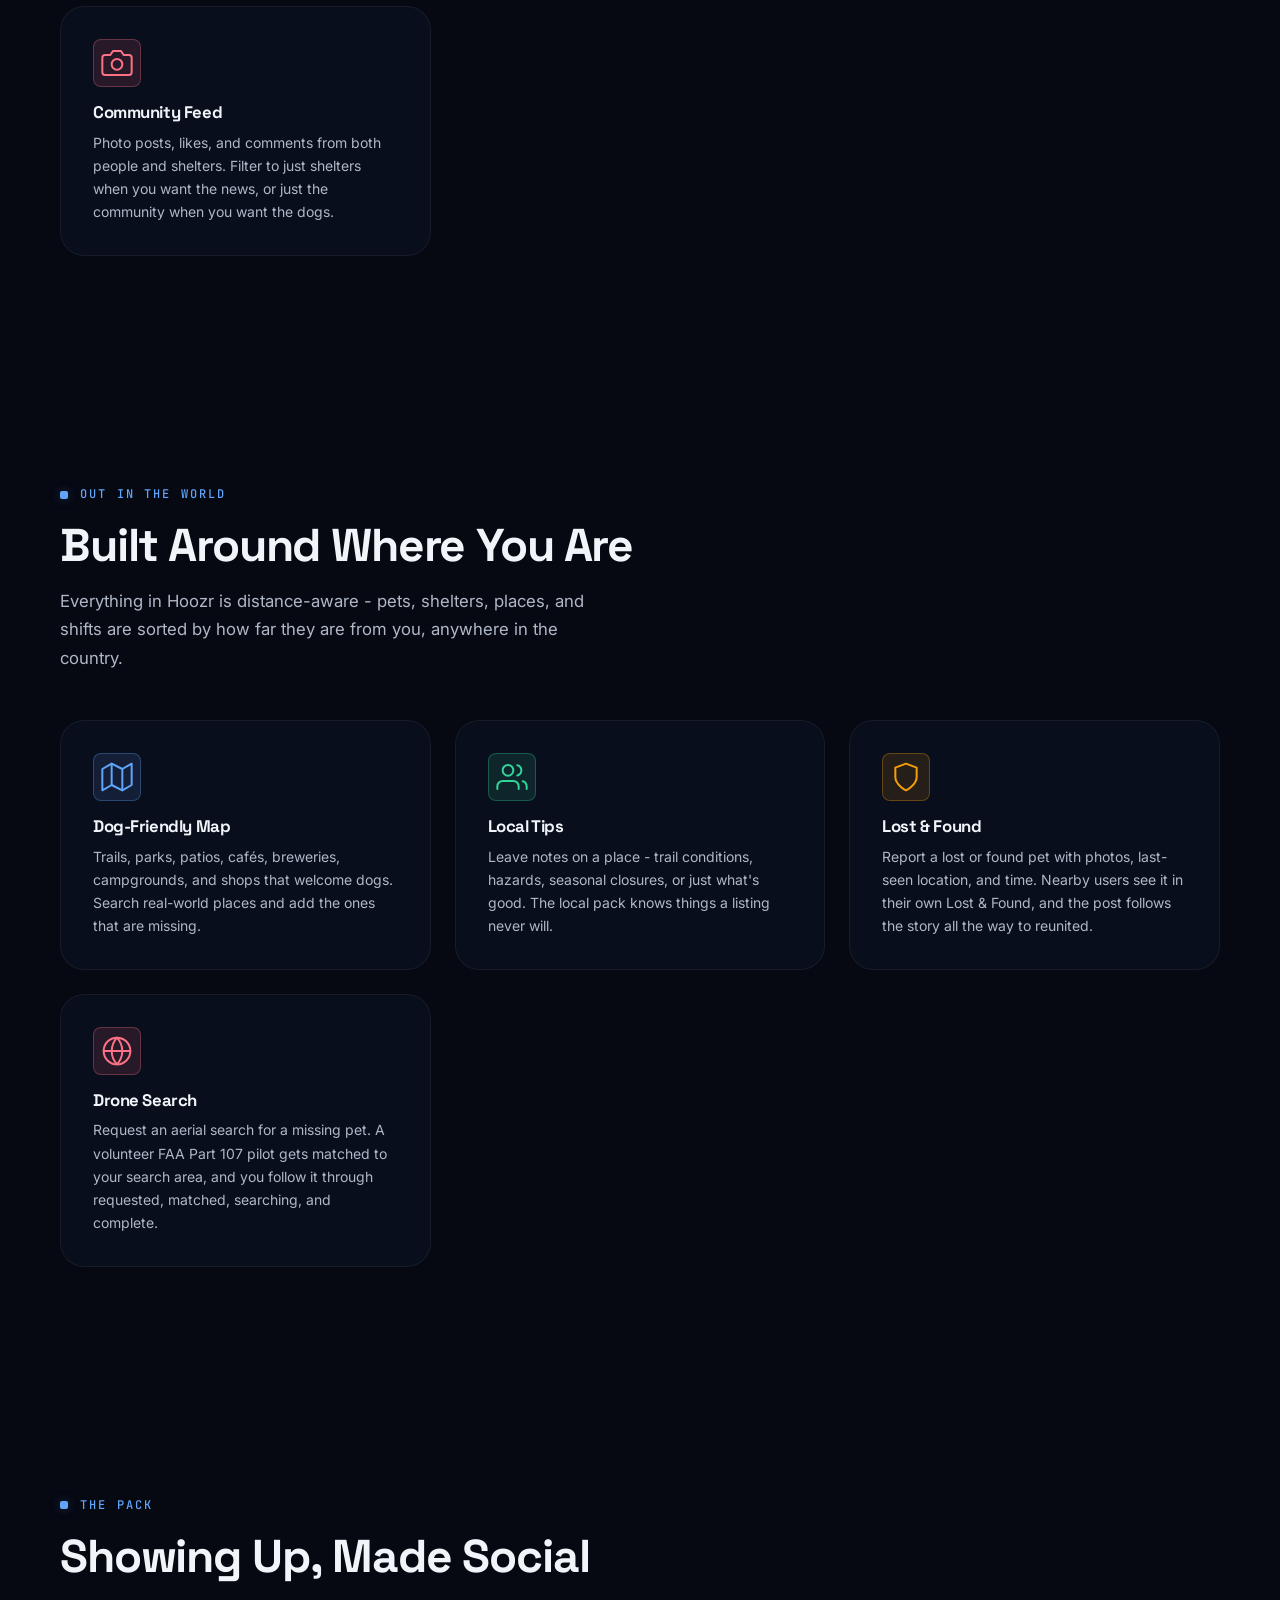
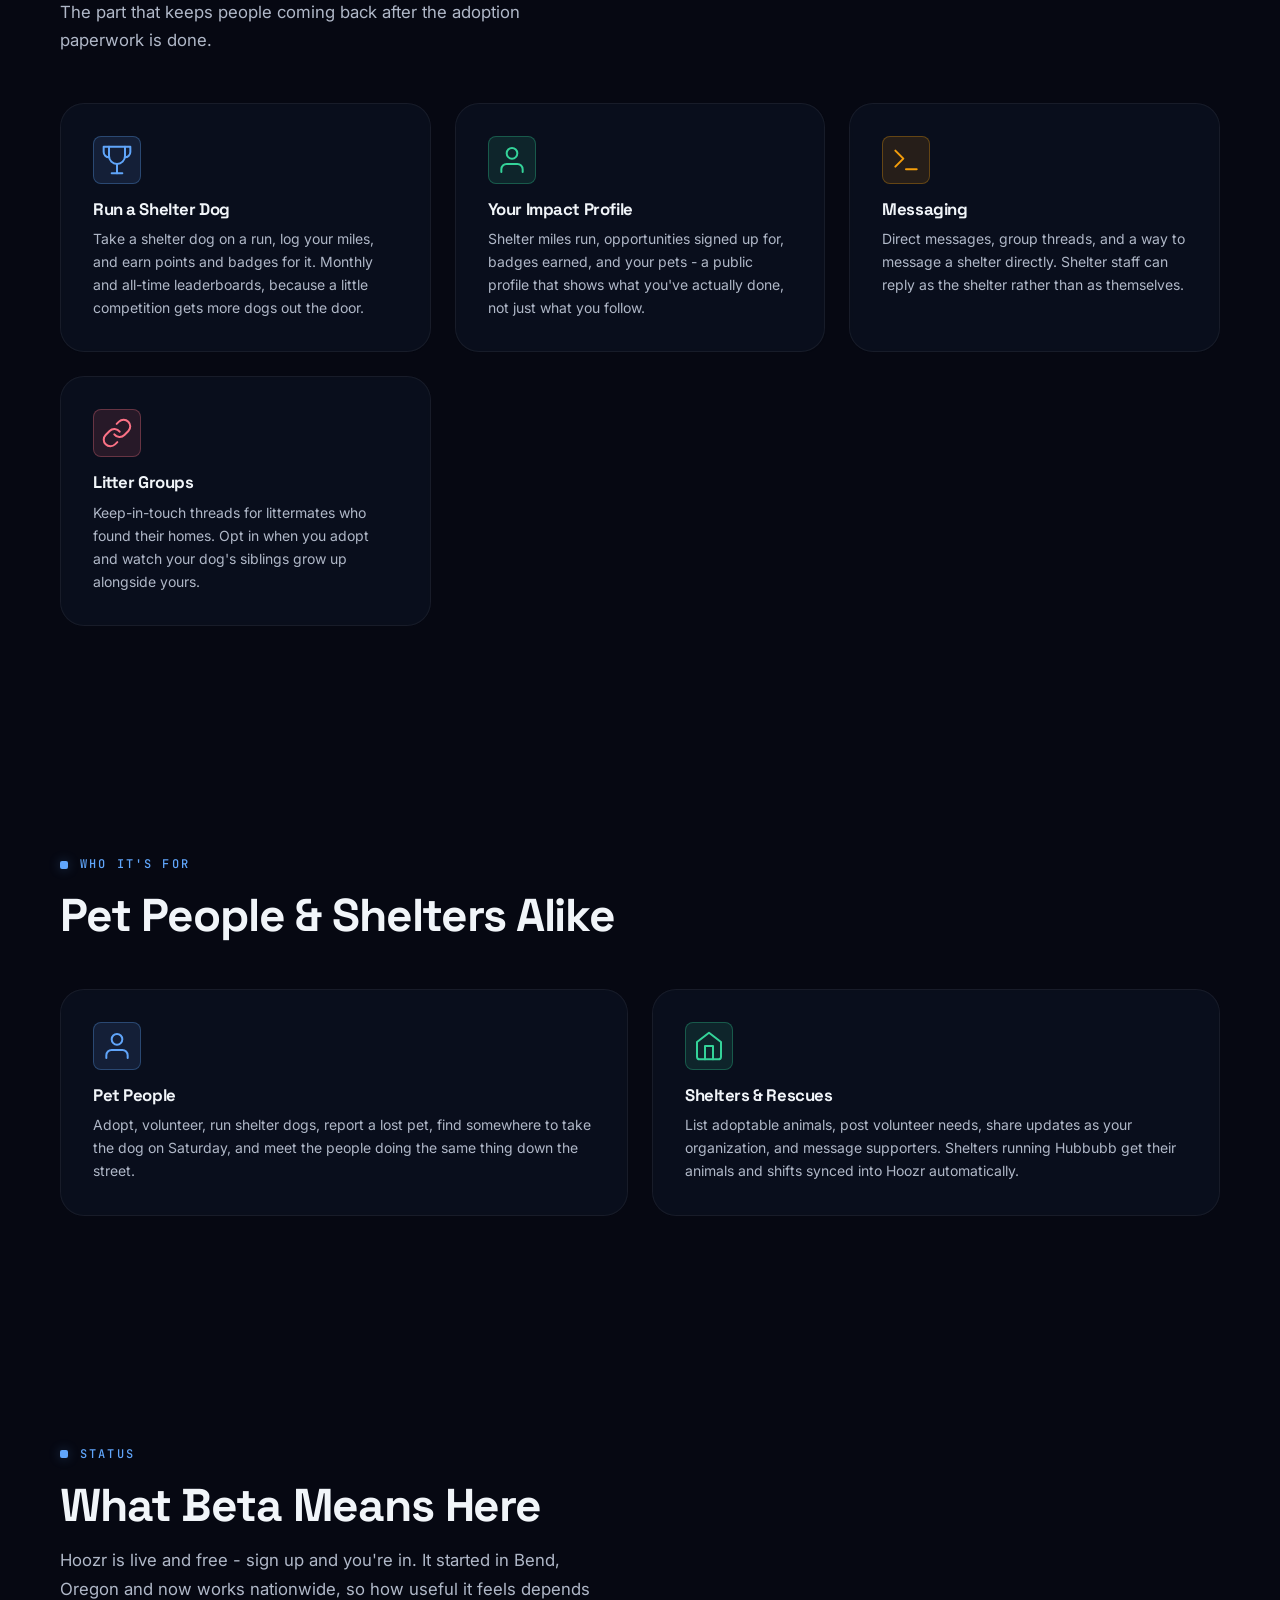
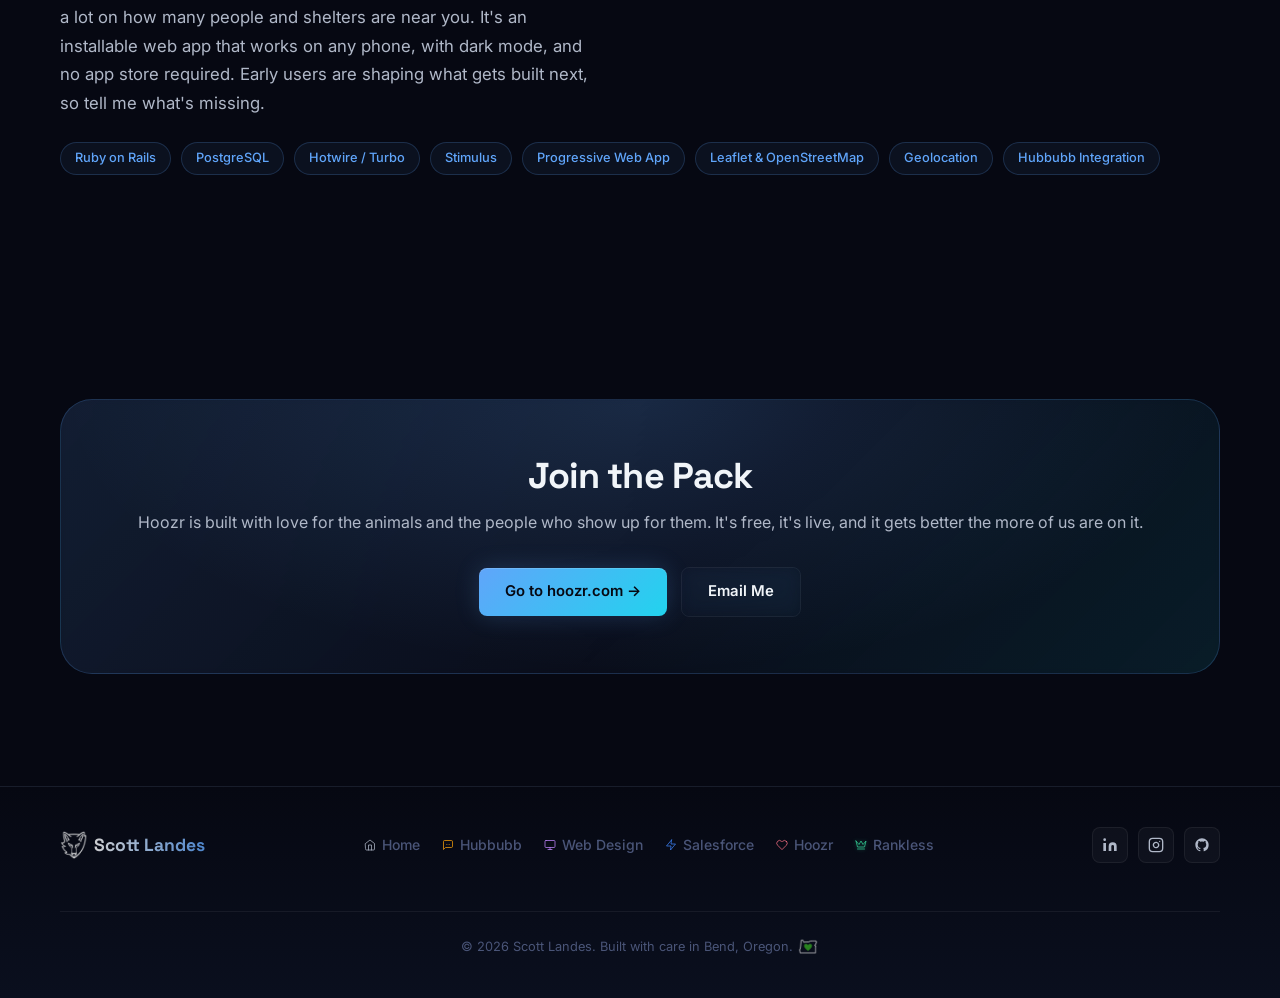
==== commit 3392f471: "Smooth the mobile brain docking; shorten page titles Docking swapped top/left/width (not animatable)" ====
--- a/pages/hoozr.html
+++ b/pages/hoozr.html
@@ -5,7 +5,7 @@
   <meta name="viewport" content="width=device-width, initial-scale=1.0" />
 
   <!-- Primary Meta -->
-  <title>Hoozr | Community App for Pet People | Beta | Scott Landes</title>
+  <title>Hoozr | Scott Landes</title>
   <meta name="description" content="Hoozr is a community app for pet people, now in beta - adopt, volunteer, run shelter dogs, report lost pets, and find dog-friendly places near you." />
   <meta name="author" content="Scott Landes" />
   <link rel="canonical" href="https://scottjlandes.com/pages/hoozr.html" />
--- a/css/styles.css
+++ b/css/styles.css
@@ -1648,25 +1648,51 @@
 .label { font-family: var(--font-mono); font-weight: 500; }
 
 @media (max-width: 900px) {
-  /* Phones and tablets: the brain sits behind the text, centered */
-  .brain { right: auto; left: 50%; top: 60%; width: 125vw; transform: translate(-50%, -50%); opacity: 0.55; }
-  /* Past the hero, full-width cards would bury it: shrink to a live mini-brain in the corner */
+  /* Phones and tablets: the brain sits behind the text, centered.
+     Past the hero, full-width cards would bury it, so it docks as a mini
+     brain in the corner. Docking is a pure transform from one fixed size,
+     so it glides (and the canvas never resizes); svh keeps it still while
+     the mobile address bar shows and hides. */
+  .brain {
+    --dock-w: 40vw;   /* docked width */
+    --dock-s: 0.32;   /* = dock-w / 125vw */
+    right: auto; left: 50%; top: 60svh; width: 125vw;
+    transform: translate(-50%, -50%);
+    opacity: 0.55;
+    transition: transform 0.7s var(--ease-out), opacity 0.5s var(--ease-smooth), z-index 0s;
+  }
   body.brain-past-hero .brain {
-    z-index: 60; top: auto; left: auto; right: 0.25rem; bottom: 3.2rem;
-    width: 150px; transform: none; opacity: 1;
-    animation: brain-dock 0.5s var(--ease-out);
+    z-index: 60;
+    opacity: 1;
+    /* move the center to the bottom-right corner, above the readout pill */
+    transform: translate(-50%, -50%)
+               translate(calc(50vw - 0.25rem - var(--dock-w) / 2), calc(40svh - 3.2rem - var(--dock-w) * 0.3108))
+               scale(var(--dock-s));
+    /* rise above the content only once it's mostly shrunk */
+    transition: transform 0.7s var(--ease-out), opacity 0.5s var(--ease-smooth), z-index 0s 0.3s;
   }
-  body.brain-past-hero .brain__stage { background: radial-gradient(closest-side, color-mix(in srgb, var(--bg) 85%, transparent) 75%, transparent); }
+  .brain__stage::before {
+    content: '';
+    position: absolute;
+    inset: -4%;
+    background: radial-gradient(closest-side, color-mix(in srgb, var(--bg) 85%, transparent) 75%, transparent);
+    opacity: 0;
+    transition: opacity 0.5s;
+  }
+  body.brain-past-hero .brain__stage::before { opacity: 1; }
   .brain__labels { display: none; }
   .brain__readout { font-size: 0.66rem; right: auto; left: 50%; transform: translateX(-50%); bottom: max(0.75rem, env(safe-area-inset-bottom)); }
   .hero__content { max-width: none; }
 }
-@keyframes brain-dock { from { opacity: 0; transform: translateY(12px) scale(0.9); } }
+@media (min-width: 600px) and (max-width: 900px) {
+  .brain { --dock-w: 25vw; --dock-s: 0.2; }  /* tablets: keep the docked brain small */
+}
 @media (max-width: 520px) {
   .brain__readout-text span { display: none; }
 }
 @media (prefers-reduced-motion: reduce) {
   .brain.is-drawn .brain__img { animation: none; opacity: 1; }
+  .brain, body.brain-past-hero .brain { transition: none; }
 }
 
 /* Feature cards: each card in a grid gets its own hue, so neighbours never match */
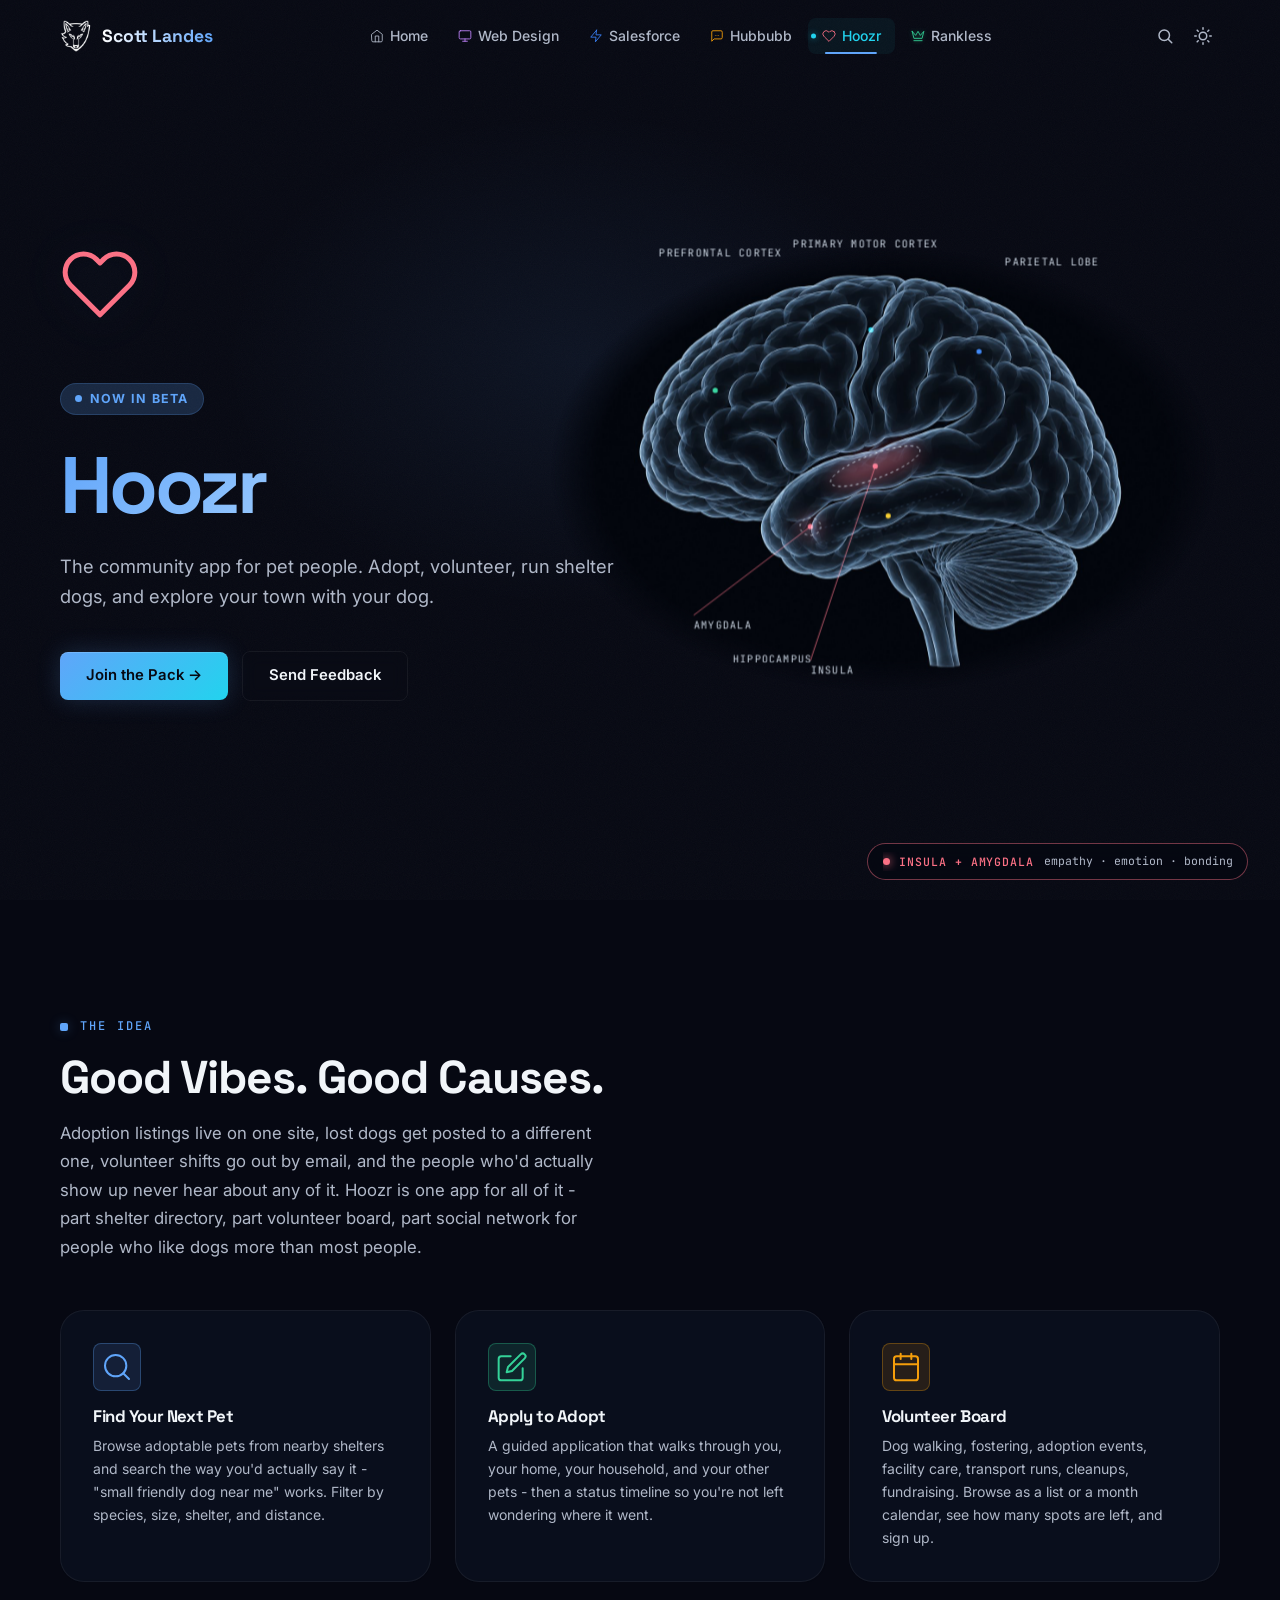
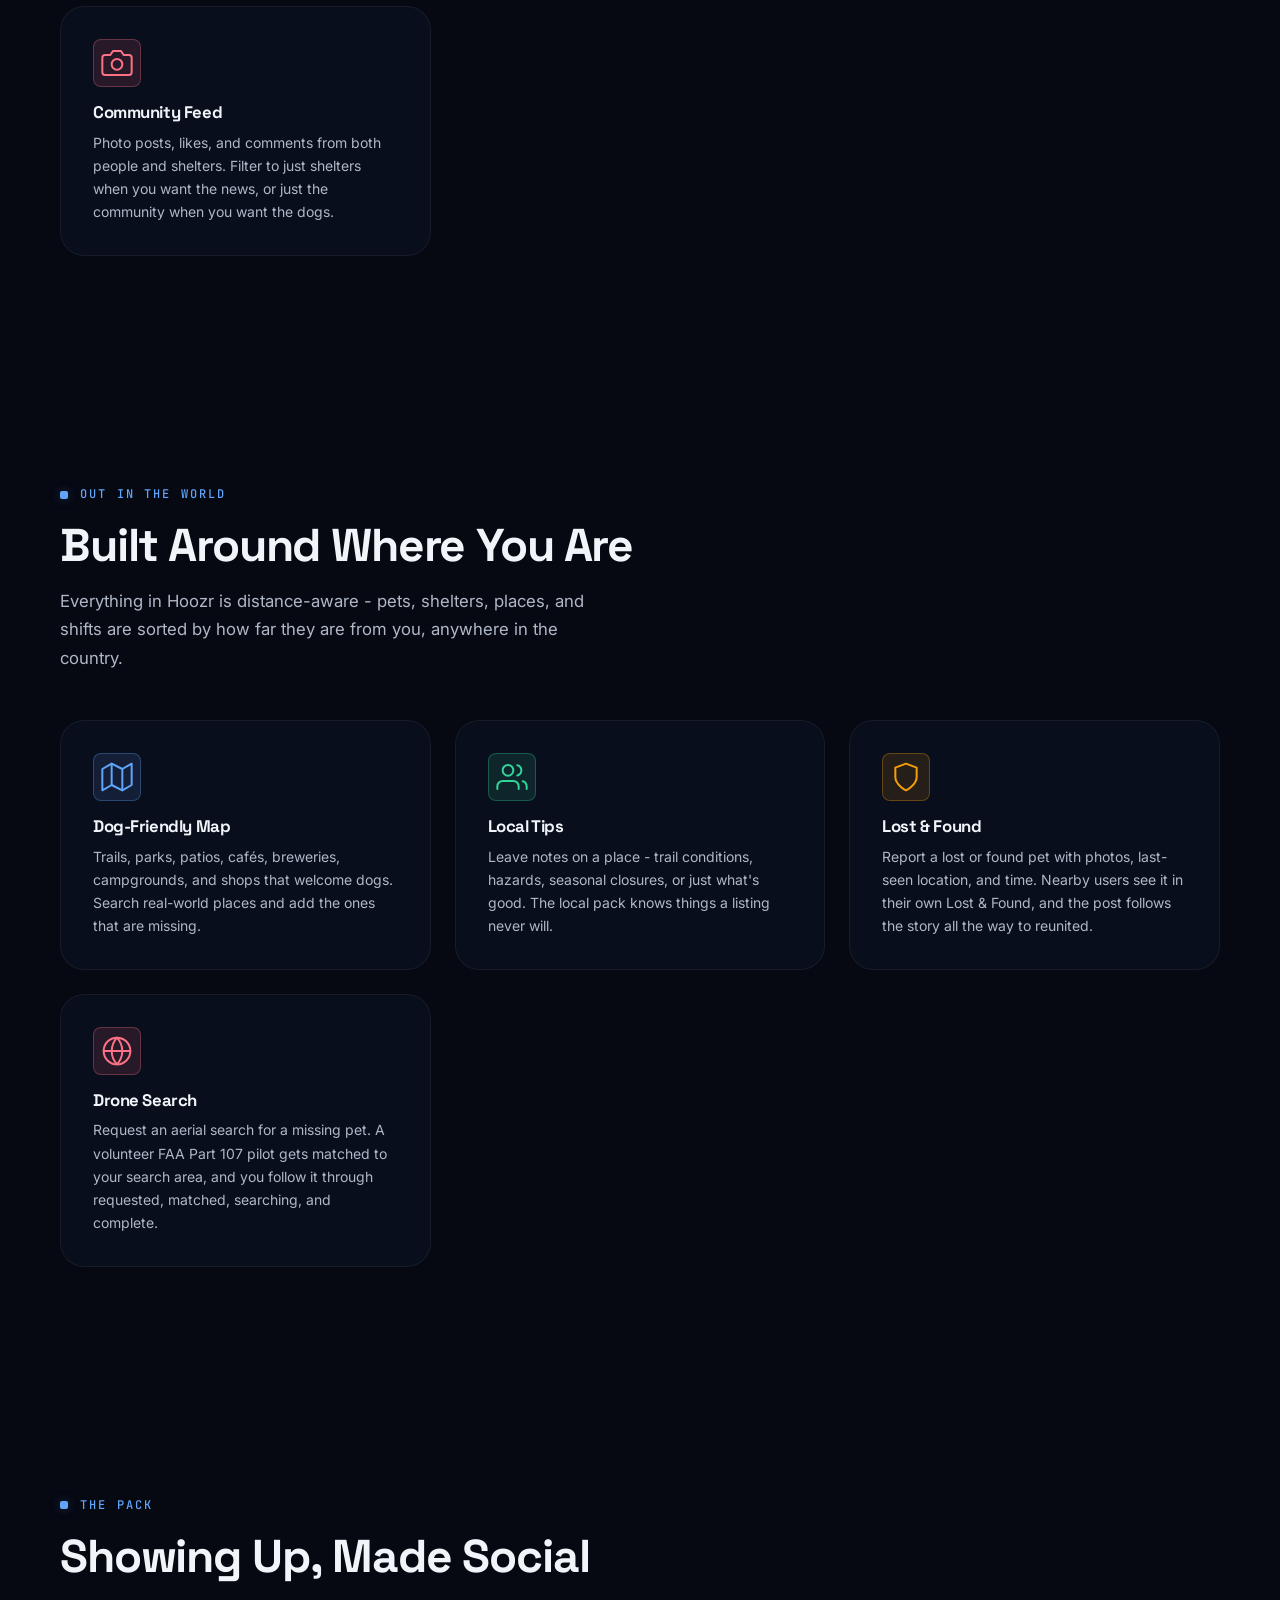
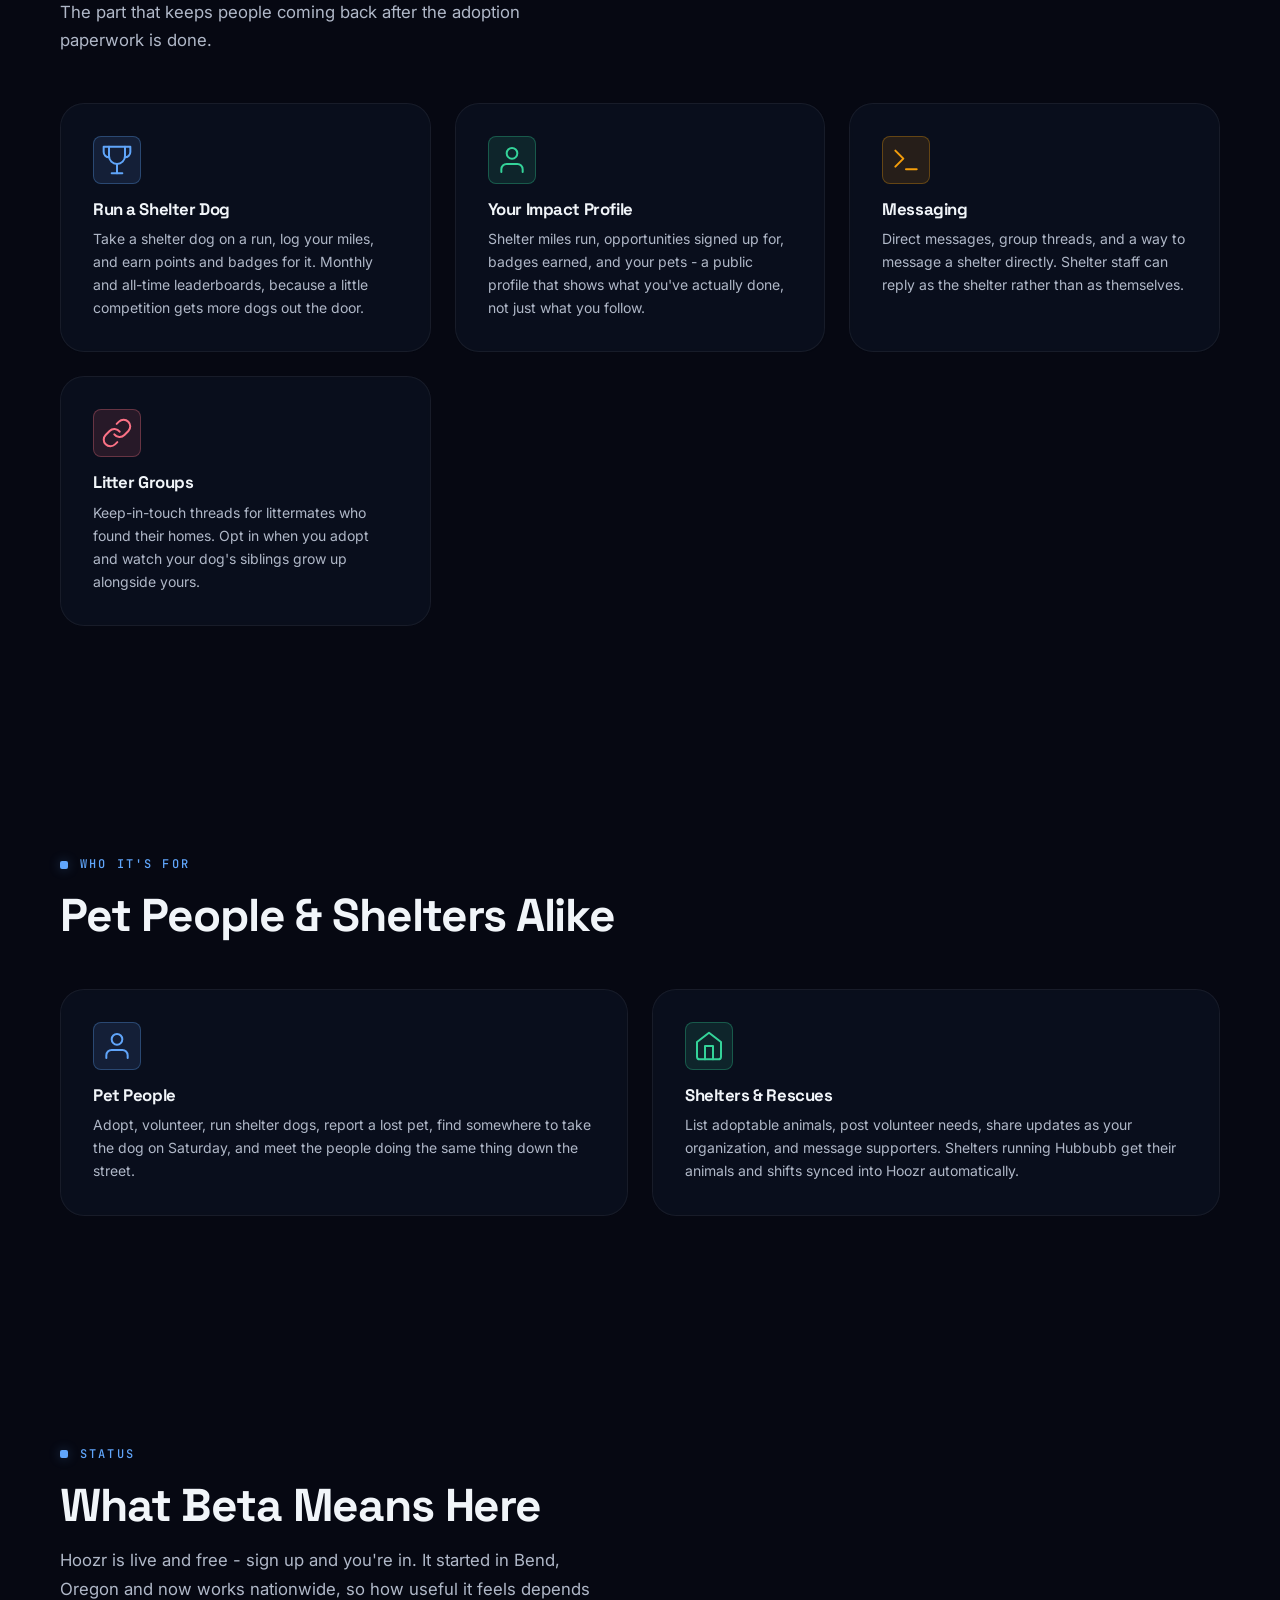
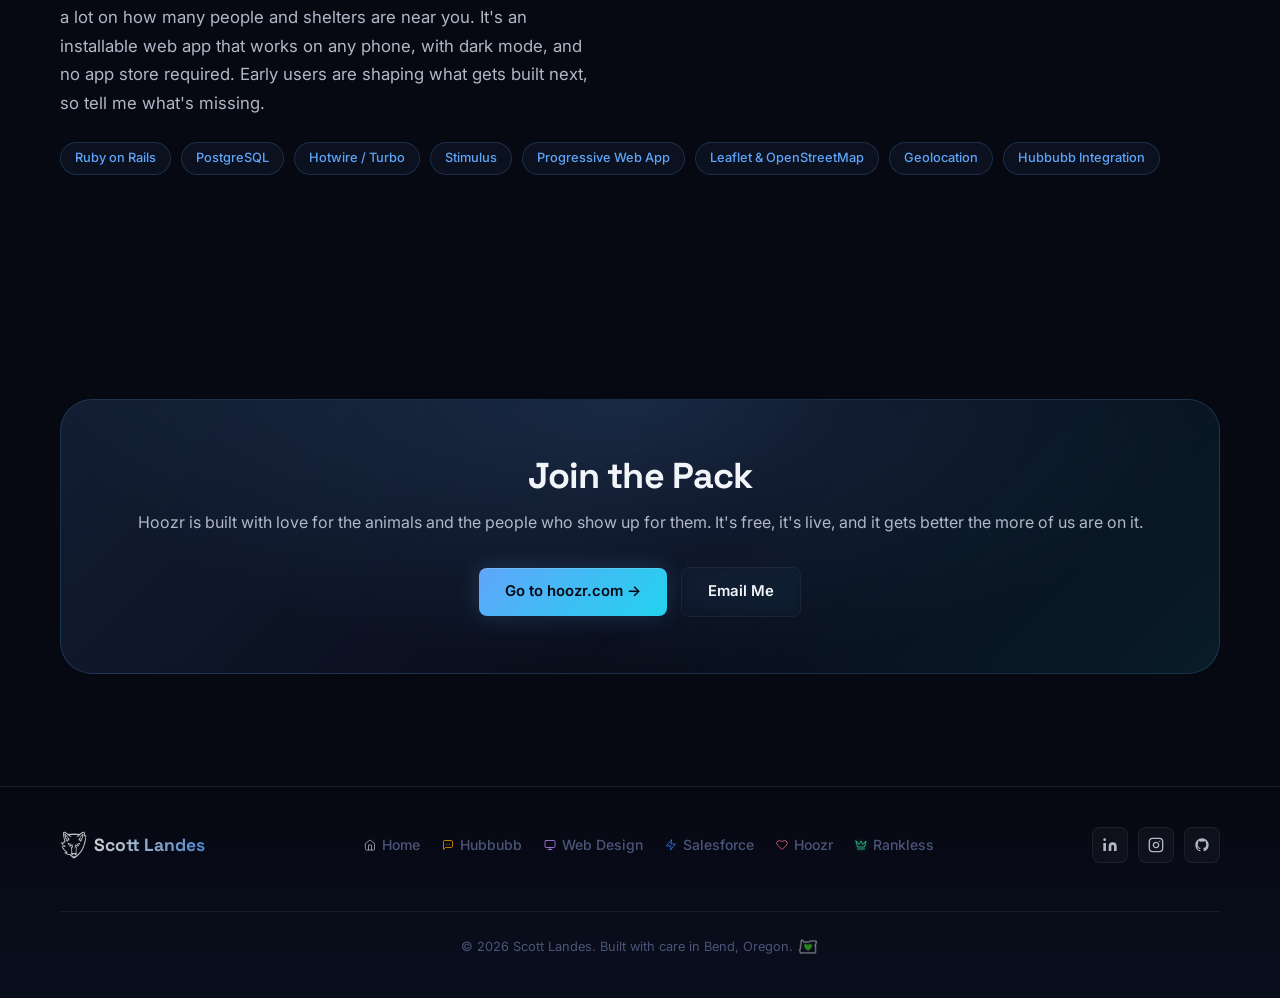
==== commit 33fe49a6: "Clean up the whole site - Remove every comment from the HTML, CSS and JS - Delete ~70 dead CSS selec" ====
--- a/pages/hoozr.html
+++ b/pages/hoozr.html
@@ -4,7 +4,6 @@
   <meta charset="UTF-8" />
   <meta name="viewport" content="width=device-width, initial-scale=1.0" />
 
-  <!-- Primary Meta -->
   <title>Hoozr | Scott Landes</title>
   <meta name="description" content="Hoozr is a community app for pet people, now in beta - adopt, volunteer, run shelter dogs, report lost pets, and find dog-friendly places near you." />
   <meta name="author" content="Scott Landes" />
@@ -13,19 +12,16 @@
   <link rel="icon" type="image/png" sizes="32x32" href="../images/icons/icon-logo.png" />
   <link rel="apple-touch-icon" href="../images/icons/icon-logo.png" />
 
-  <!-- Open Graph -->
   <meta property="og:type" content="website" />
   <meta property="og:url" content="https://scottjlandes.com/pages/hoozr.html" />
   <meta property="og:title" content="Hoozr | Community App for Pet People | Beta | Scott Landes" />
   <meta property="og:description" content="Hoozr is a community app for pet people, now in beta - adopt, volunteer, run shelter dogs, report lost pets, and find dog-friendly places near you." />
   <meta property="og:site_name" content="Scott Landes" />
 
-  <!-- Twitter Card -->
-  <meta name="twitter:card" content="summary_large_image" />
+  <meta name="twitter:card" content="summary" />
   <meta name="twitter:title" content="Hoozr | Community App for Pet People | Beta | Scott Landes" />
   <meta name="twitter:description" content="Hoozr is a community app for pet people, now in beta - adopt, volunteer, run shelter dogs, report lost pets, and find dog-friendly places near you." />
 
-  <!-- Schema.org Person JSON-LD -->
   <script type="application/ld+json">
   {
     "@context": "https://schema.org",
@@ -46,23 +42,18 @@
   }
   </script>
 
-  <!-- Fonts -->
   <link rel="preconnect" href="https://fonts.googleapis.com" />
   <link rel="preconnect" href="https://fonts.gstatic.com" crossorigin />
   <link href="https://fonts.googleapis.com/css2?family=Inter:wght@400;500;600&family=Space+Grotesk:wght@700;800&family=JetBrains+Mono:wght@400;500&display=swap" rel="stylesheet" />
 
-  <!-- Styles -->
   <link rel="stylesheet" href="../css/styles.css" />
   <script>(function(){var t=localStorage.getItem("theme");if(t)document.documentElement.setAttribute("data-theme",t);if(t==="light")document.addEventListener("DOMContentLoaded",function(){document.querySelectorAll("img[data-logo-dark]").forEach(function(i){i.src=i.getAttribute("data-logo-dark");});});})();</script>
 </head>
 
 <body>
   <div class="page-bg" aria-hidden="true"></div>
-  <div class="brain" aria-hidden="true" data-src="../images/brain-{theme}.jpg" data-home="limbic" data-home-note="Hoozr"></div>
-
-  <!-- ============================================================
-       Navigation
-  ============================================================ -->
+  <div class="brain" aria-hidden="true" data-src="../images/brain-{theme}.jpg" data-home="limbic"></div>
+
   <header>
     <nav class="nav" aria-label="Main navigation">
       <div class="container">
@@ -110,7 +101,6 @@
       </div>
     </nav>
 
-    <!-- Mobile overlay menu -->
     <div class="nav__mobile" aria-hidden="true">
       <a href="../index.html" class="nav__mobile-link"><svg class="ic-home" width="28" height="28" viewBox="0 0 24 24" fill="none" stroke="currentColor" stroke-width="1.5" stroke-linecap="round" stroke-linejoin="round" aria-hidden="true">
   <path d="M3 9l9-7 9 7v11a2 2 0 0 1-2 2H5a2 2 0 0 1-2-2z"/>
@@ -142,9 +132,6 @@
 
   <main>
 
-    <!-- ============================================================
-         Beta Hero
-    ============================================================ -->
     <section class="cs-hero" aria-label="Hoozr - Now in Beta">
       <div class="hero__grid"></div>
 
@@ -164,10 +151,7 @@
       </div>
     </section>
 
-    <!-- ============================================================
-         The Idea
-    ============================================================ -->
-    <section aria-labelledby="hoozr-vision-title" data-brain="limbic" data-brain-note="Adopt & volunteer">
+    <section aria-labelledby="hoozr-vision-title" data-brain="limbic">
       <div class="container">
         <p class="label reveal">The Idea</p>
         <h2 class="section-title reveal reveal-d1" id="hoozr-vision-title">Good Vibes. Good Causes.</h2>
@@ -217,10 +201,7 @@
       </div>
     </section>
 
-    <!-- ============================================================
-         Out In The World
-    ============================================================ -->
-    <section aria-labelledby="hoozr-local-title" data-brain="hippocampus" data-brain-note="The brain's own map of where you are">
+    <section aria-labelledby="hoozr-local-title" data-brain="hippocampus">
       <div class="container">
         <p class="label reveal">Out in the World</p>
         <h2 class="section-title reveal reveal-d1" id="hoozr-local-title">Built Around Where You Are</h2>
@@ -271,10 +252,7 @@
       </div>
     </section>
 
-    <!-- ============================================================
-         Community
-    ============================================================ -->
-    <section aria-labelledby="hoozr-community-title" data-brain="motor" data-brain-note="Get out and run a shelter dog">
+    <section aria-labelledby="hoozr-community-title" data-brain="motor">
       <div class="container">
         <p class="label reveal">The Pack</p>
         <h2 class="section-title reveal reveal-d1" id="hoozr-community-title">Showing Up, Made Social</h2>
@@ -326,10 +304,7 @@
       </div>
     </section>
 
-    <!-- ============================================================
-         Built For
-    ============================================================ -->
-    <section aria-labelledby="hoozr-audience-title" data-brain="dmn" data-brain-note="Thinking about others">
+    <section aria-labelledby="hoozr-audience-title" data-brain="dmn">
       <div class="container">
         <p class="label reveal">Who It's For</p>
         <h2 class="section-title reveal reveal-d1" id="hoozr-audience-title">Pet People &amp; Shelters Alike</h2>
@@ -358,10 +333,7 @@
       </div>
     </section>
 
-    <!-- ============================================================
-         Beta Status
-    ============================================================ -->
-    <section aria-labelledby="hoozr-status-title" data-brain="prefrontal" data-brain-note="What's next">
+    <section aria-labelledby="hoozr-status-title" data-brain="prefrontal">
       <div class="container">
         <p class="label reveal">Status</p>
         <h2 class="section-title reveal reveal-d1" id="hoozr-status-title">What Beta Means Here</h2>
@@ -380,10 +352,7 @@
       </div>
     </section>
 
-    <!-- ============================================================
-         CTA
-    ============================================================ -->
-    <section aria-label="Join the Hoozr beta" data-brain="all" data-brain-note="Join the pack">
+    <section aria-label="Join the Hoozr beta" data-brain="all">
       <div class="container">
         <div class="cta-banner reveal">
           <h2 class="cta-banner__title">Join the Pack</h2>
@@ -398,9 +367,6 @@
 
   </main>
 
-  <!-- ============================================================
-       Footer
-  ============================================================ -->
   <footer class="footer">
     <div class="container">
       <div class="footer__inner">
@@ -436,7 +402,6 @@
         </nav>
 
         <div class="footer__social">
-          <!-- LinkedIn -->
           <a href="https://www.linkedin.com/in/scott-and-vega" target="_blank" rel="noopener noreferrer" aria-label="Scott Landes on LinkedIn">
             <svg width="16" height="16" viewBox="0 0 24 24" fill="currentColor" aria-hidden="true">
               <path d="M16 8a6 6 0 0 1 6 6v7h-4v-7a2 2 0 0 0-2-2 2 2 0 0 0-2 2v7h-4v-7a6 6 0 0 1 6-6z"/>
@@ -445,7 +410,6 @@
             </svg>
           </a>
 
-          <!-- Instagram -->
           <a href="https://www.instagram.com/scottnvega/" target="_blank" rel="noopener noreferrer" aria-label="Scott Landes on Instagram">
             <svg width="16" height="16" viewBox="0 0 24 24" fill="none" stroke="currentColor" stroke-width="2" stroke-linecap="round" stroke-linejoin="round" aria-hidden="true">
               <rect x="2" y="2" width="20" height="20" rx="5" ry="5"/>
@@ -454,21 +418,19 @@
             </svg>
           </a>
 
-          <!-- GitHub -->
-          <a href="https://github.com" target="_blank" rel="noopener noreferrer" aria-label="Scott Landes on GitHub">
+          <a href="https://github.com/scottlandes1217" target="_blank" rel="noopener noreferrer" aria-label="Scott Landes on GitHub">
             <svg width="16" height="16" viewBox="0 0 24 24" fill="currentColor" aria-hidden="true">
               <path d="M12 2C6.477 2 2 6.484 2 12.017c0 4.425 2.865 8.18 6.839 9.504.5.092.682-.217.682-.483 0-.237-.008-.868-.013-1.703-2.782.605-3.369-1.343-3.369-1.343-.454-1.158-1.11-1.466-1.11-1.466-.908-.62.069-.608.069-.608 1.003.07 1.531 1.032 1.531 1.032.892 1.53 2.341 1.088 2.91.832.092-.647.35-1.088.636-1.338-2.22-.253-4.555-1.113-4.555-4.951 0-1.093.39-1.988 1.029-2.688-.103-.253-.446-1.272.098-2.65 0 0 .84-.27 2.75 1.026A9.564 9.564 0 0 1 12 6.844a9.59 9.59 0 0 1 2.504.337c1.909-1.296 2.747-1.027 2.747-1.027.546 1.379.202 2.398.1 2.651.64.7 1.028 1.595 1.028 2.688 0 3.848-2.339 4.695-4.566 4.943.359.309.678.92.678 1.855 0 1.338-.012 2.419-.012 2.747 0 .268.18.58.688.482A10.02 10.02 0 0 0 22 12.017C22 6.484 17.522 2 12 2z"/>
             </svg>
           </a>
         </div>
 
-        <p class="footer__copy">© <script>document.write(new Date().getFullYear())</script> Scott Landes. Built with care in Bend, Oregon.<img src="../images/icons/icon-oregon-white.png" data-logo-light="../images/icons/icon-oregon-white.png" data-logo-dark="../images/icons/icon-oregon.png" alt="Oregon" class="footer__bend-badge"></p>
+        <p class="footer__copy">© <span data-year>2026</span> Scott Landes. Built with care in Bend, Oregon.<img src="../images/icons/icon-oregon-white.png" data-logo-light="../images/icons/icon-oregon-white.png" data-logo-dark="../images/icons/icon-oregon.png" alt="Oregon" class="footer__bend-badge"></p>
 
       </div>
     </div>
   </footer>
 
-  <!-- Scripts -->
   <script src="../js/main.js" defer></script>
   <script src="../js/brain.js" defer></script>
 
--- a/css/styles.css
+++ b/css/styles.css
@@ -1,31 +1,21 @@
-/* ============================================================
-   ScottJLandes.com — Main Stylesheet (Redesigned)
-   Mobile-first, CSS custom properties, no frameworks
-   Warm amber / deep indigo palette with motion and personality
-   ============================================================ */
-
-/* ---- Custom Properties ----------------------------------- */
 :root {
   --bg:         #060812;
   --bg-surface: #0a0f1e;
   --bg-card:    rgba(255,255,255,0.03);
   --bg-card-h:  rgba(255,255,255,0.06);
 
-  /* Ice-blue primary palette */
   --ice-blue:   #60a5fa;
   --ice-soft:   rgba(96,165,250,0.2);
   --cyan:       #22d3ee;
   --cyan-soft:  rgba(34,211,238,0.18);
-  --gold:       #f59e0b;   /* badges only */
-
-  /* Per-product icon colors (currentColor overrides) */
-  --icon-hubbub:   #f59e0b;   /* amber — CRM/business */
-  --icon-hoozr:    #fb7185;   /* rose/pink — pet warmth */
-  --icon-rankless: #34d399;   /* emerald — chess strategy */
-  --icon-webdesign:#c084fc;   /* purple */
-  --icon-salesforce:#3b82f6; /* royal blue */
-
-  /* Gradients */
+  --gold:       #f59e0b;
+
+  --icon-hubbub:   #f59e0b;
+  --icon-hoozr:    #fb7185;
+  --icon-rankless: #34d399;
+  --icon-webdesign:#c084fc;
+  --icon-salesforce:#3b82f6;
+
   --gradient:   linear-gradient(135deg, var(--ice-blue) 0%, var(--cyan) 100%);
   --gradient-ice: linear-gradient(135deg, var(--ice-blue) 0%, #818cf8 100%);
 
@@ -39,7 +29,6 @@
   --font-body:  'Inter', -apple-system, BlinkMacSystemFont, sans-serif;
   --font-head:  'Space Grotesk', var(--font-body);
 
-  /* Custom easing curves */
   --ease-out:    cubic-bezier(0.16,1,0.3,1);
   --ease-spring: cubic-bezier(0.34,1.56,0.64,1);
   --ease-smooth: cubic-bezier(0.4,0,0.2,1);
@@ -52,14 +41,14 @@
   --shadow-card: 0 4px 32px rgba(0,0,0,0.4);
   --shadow-ice:  0 0 48px rgba(96,165,250,0.25);
 
-  /* Transition durations */
   --t-fast:   150ms;
   --t-base:   300ms;
   --t-slow:   600ms;
 }
 
-/* ---- Reset ------------------------------------------------ */
-*, *::before, *::after { box-sizing: border-box; margin: 0; padding: 0; }
+*,
+*::before,
+*::after { box-sizing: border-box; margin: 0; padding: 0; }
 
 html { scroll-behavior: smooth; -webkit-text-size-adjust: 100%; background: var(--bg); }
 
@@ -74,7 +63,6 @@
   -webkit-font-smoothing: antialiased;
 }
 
-/* Full-page fixed atmosphere — noise texture */
 .page-bg {
   position: fixed;
   inset: 0;
@@ -84,7 +72,6 @@
   opacity: 1;
 }
 
-/* Noise overlay via SVG filter */
 .page-bg::before {
   content: '';
   position: absolute;
@@ -94,7 +81,6 @@
   background-size: 200px 200px;
 }
 
-/* Ice-blue ambient glow */
 .page-bg::after {
   content: '';
   position: absolute;
@@ -112,13 +98,18 @@
   100% { transform: translate(-2vw, 2vh) scale(0.97); }
 }
 
-img, video { max-width: 100%; height: auto; display: block; }
+img,
+video { max-width: 100%; height: auto; display: block; }
 a { color: inherit; text-decoration: none; }
 ul { list-style: none; }
 button { font-family: inherit; cursor: pointer; border: none; background: none; }
 
-/* ---- Typography ------------------------------------------ */
-h1,h2,h3,h4,h5,h6 {
+h1,
+h2,
+h3,
+h4,
+h5,
+h6 {
   font-family: var(--font-head);
   line-height: 1.15;
   letter-spacing: -0.025em;
@@ -131,7 +122,6 @@
   background-clip: text;
 }
 
-/* Light mode override for gradient-text */
 [data-theme="light"] .gradient-text {
   background: linear-gradient(135deg, var(--ice-blue) 0%, #6d9fff 40%, var(--cyan) 100%);
   -webkit-background-clip: text;
@@ -139,7 +129,6 @@
   background-clip: text;
 }
 
-/* ---- Layout ---------------------------------------------- */
 .container {
   width: min(1160px, 100% - 2.5rem);
   margin-inline: auto;
@@ -147,7 +136,6 @@
 
 section { padding: clamp(4rem,10vw,7rem) 0; }
 
-/* ---- Navigation ------------------------------------------ */
 .nav {
   position: fixed;
   inset: 0 0 auto;
@@ -227,7 +215,6 @@
 .nav__link:hover { color: var(--text); }
 .nav__link:hover::after { width: 60%; }
 
-/* Active link — cyan dot + ice-blue underline */
 .nav__link.active {
   color: var(--cyan);
   background: rgba(34,211,238,0.06);
@@ -246,7 +233,6 @@
 }
 .nav__link.active::after { width: 60%; }
 
-/* Hamburger */
 .nav__ham {
   display: none;
   flex-direction: column;
@@ -268,7 +254,6 @@
 .nav__ham.open span:nth-child(2) { opacity: 0; transform: scaleX(0); }
 .nav__ham.open span:nth-child(3) { transform: translateY(-7px) rotate(-45deg); }
 
-/* Mobile menu overlay */
 .nav__mobile {
   position: fixed;
   inset: 0;
@@ -297,10 +282,7 @@
   transition: color var(--t-fast), transform var(--t-base) var(--ease-spring);
 }
 .nav__mobile-link:hover { color: var(--ice-blue); transform: scale(1.05); }
-.nav__mobile-link img { width: 28px; height: 28px; opacity: 0.6; transition: opacity var(--t-fast); }
-.nav__mobile-link:hover img { opacity: 1; }
-
-/* ---- Hero ------------------------------------------------- */
+
 .hero {
   min-height: 100svh;
   display: flex;
@@ -308,32 +290,6 @@
   position: relative;
   overflow: hidden;
   padding-top: 5rem;
-}
-
-.hero__bg {
-  position: absolute;
-  inset: 0;
-  z-index: 0;
-  background-image: url('../images/hero-abstract.png');
-  background-size: cover;
-  background-position: center top;
-  opacity: 0.35;
-}
-
-.hero__bg::after {
-  content: '';
-  position: absolute;
-  inset: 0;
-  background:
-    linear-gradient(180deg, rgba(6,8,18,0.5) 0%, transparent 30%, transparent 70%, rgba(6,8,18,0.95) 100%);
-}
-
-/* Canvas particle network — ice-blue nodes */
-.hero__canvas {
-  position: absolute;
-  inset: 0;
-  z-index: 1;
-  pointer-events: none;
 }
 
 .hero__content {
@@ -342,7 +298,6 @@
   max-width: 760px;
 }
 
-/* Floating ice-blue glow behind the name */
 .hero__glow {
   position: absolute;
   left: -40px;
@@ -361,7 +316,6 @@
   100% { transform: scale(1.15) translateX(8px); opacity: 0.8; }
 }
 
-/* Typewriter cursor for subtitle */
 .typewriter-cursor {
   display: inline-block;
   width: 2px;
@@ -381,8 +335,7 @@
   align-items: center;
   gap: 1rem;
 }
-.hero__logo { flex-shrink: 0; width: 96px; height: 96px; filter: drop-shadow(0 4px 24px rgba(245,158,11,0.15)); }
-/* Same gradient as the name in the nav and footer */
+
 .hero__name-row > span {
   background: linear-gradient(90deg, #ffffff 0%, var(--ice-blue) 100%);
   -webkit-background-clip: text;
@@ -439,7 +392,6 @@
   50%      { transform:translateY(6px); }
 }
 
-/* ---- Buttons --------------------------------------------- */
 .btn {
   display: inline-flex;
   align-items: center;
@@ -487,7 +439,6 @@
   transform: translateY(-2px);
 }
 
-/* ---- Section Labels -------------------------------------- */
 .label {
   display: inline-block;
   font-size: 0.75rem;
@@ -526,7 +477,6 @@
   line-height: 1.7;
 }
 
-/* ---- Cards ----------------------------------------------- */
 .card {
   background: rgba(13,19,36,0.8);
   border: 1px solid var(--border);
@@ -538,7 +488,6 @@
   backdrop-filter: blur(8px);
 }
 
-/* Gradient top border */
 .card::before {
   content: '';
   position: absolute;
@@ -570,7 +519,6 @@
 .card:hover::before { opacity: 1; top: -1px; }
 .card:hover::after { opacity: 1; }
 
-/* ---- Project Cards --------------------------------------- */
 .projects-grid {
   display: grid;
   grid-template-columns: repeat(6, 1fr);
@@ -578,15 +526,12 @@
   margin-top: 3rem;
 }
 .proj-card--live { grid-column: span 2; }
-.proj-card--soon { grid-column: span 2; }
 
 @media (max-width: 900px) {
-  .proj-card--live,
-  .proj-card--soon { grid-column: span 6; }
+  .proj-card--live { grid-column: span 6; }
 }
 @media (min-width: 901px) and (max-width: 1100px) {
-  .proj-card--live,
-  .proj-card--soon { grid-column: span 3; }
+  .proj-card--live { grid-column: span 3; }
 }
 
 .proj-card {
@@ -608,81 +553,72 @@
   border: 1px solid var(--border);
 }
 
-/* ---- Icon Colors ----------------------------------------- */
-/* All icons inline in HTML with stroke="currentColor".
- * Parent class sets `color` → SVG inherits it as stroke. */
-
-/* Product icons — nav, footer, mobile menu */
-.ic-hubbub    { color: #f59e0b !important; }
-.ic-hoozr     { color: #fb7185 !important; }
-.ic-rankless  { color: #34d399 !important; filter: drop-shadow(0 0 2px rgba(52,211,153,0.4)); }
+.ic-hubbub { color: #f59e0b !important; }
+.ic-hoozr { color: #fb7185 !important; }
+.ic-rankless { color: #34d399 !important; filter: drop-shadow(0 0 2px rgba(52,211,153,0.4)); }
 .ic-webdesign { color: var(--icon-webdesign) !important; }
-.ic-salesforce{ color: var(--icon-salesforce) !important; }
-
-/* Utility icons */
-.ic-home       { color: var(--text-2) !important; }
-.ic-code       { color: var(--cyan) !important; }
-.ic-chart      { color: #14b8a6 !important; }
-.ic-palette    { color: #fb7185 !important; }
-.ic-component  { color: var(--ice-blue) !important; }
-.ic-globe      { color: var(--cyan) !important; }
-.ic-search     { color: #34d399 !important; }
-.ic-book       { color: #f59e0b !important; }
-.ic-terminal   { color: var(--ice-blue) !important; }
-.ic-cloud      { color: #7dd3fc !important; }
-.ic-layers     { color: #a78bfa !important; }
-.ic-link       { color: var(--cyan) !important; }
-.ic-settings   { color: #94a3b8 !important; }
-.ic-shield     { color: var(--ice-blue) !important; }
-.ic-agile      { color: #34d399 !important; }
-.ic-robot      { color: var(--cyan) !important; }
-.ic-refresh    { color: #7dd3fc !important; }
+.ic-salesforce { color: var(--icon-salesforce) !important; }
+
+.ic-home { color: var(--text-2) !important; }
+.ic-code { color: var(--cyan) !important; }
+.ic-chart { color: #14b8a6 !important; }
+.ic-palette { color: #fb7185 !important; }
+.ic-component { color: var(--ice-blue) !important; }
+.ic-globe { color: var(--cyan) !important; }
+.ic-search { color: #34d399 !important; }
+.ic-book { color: #f59e0b !important; }
+.ic-terminal { color: var(--ice-blue) !important; }
+.ic-cloud { color: #7dd3fc !important; }
+.ic-layers { color: #a78bfa !important; }
+.ic-link { color: var(--cyan) !important; }
+.ic-settings { color: #94a3b8 !important; }
+.ic-shield { color: var(--ice-blue) !important; }
+.ic-agile { color: #34d399 !important; }
+.ic-robot { color: var(--cyan) !important; }
+.ic-refresh { color: #7dd3fc !important; }
 .ic-responsive { color: var(--ice-blue) !important; }
-.ic-calendar   { color: #f59e0b !important; }
-.ic-camera     { color: #fb7185 !important; }
-.ic-git        { color: #fb923c !important; }
-.ic-lock       { color: #34d399 !important; }
-.ic-map        { color: #34d399 !important; }
-.ic-pen        { color: #a78bfa !important; }
-.ic-trophy     { color: #facc15 !important; }
-.ic-user       { color: var(--cyan) !important; }
-.ic-users      { color: #a78bfa !important; }
-
-/* Light mode — darker colors for visibility on white bg */
-[data-theme="light"] .ic-hubbub    { color: #b45309 !important; }
-[data-theme="light"] .ic-hoozr     { color: #e11d48 !important; }
-[data-theme="light"] .ic-rankless  { color: #059669 !important; filter: drop-shadow(0 0 2px rgba(5,150,105,0.3)); }
+.ic-calendar { color: #f59e0b !important; }
+.ic-camera { color: #fb7185 !important; }
+.ic-git { color: #fb923c !important; }
+.ic-lock { color: #34d399 !important; }
+.ic-map { color: #34d399 !important; }
+.ic-pen { color: #a78bfa !important; }
+.ic-trophy { color: #facc15 !important; }
+.ic-user { color: var(--cyan) !important; }
+.ic-users { color: #a78bfa !important; }
+
+[data-theme="light"] .ic-hubbub { color: #b45309 !important; }
+[data-theme="light"] .ic-hoozr { color: #e11d48 !important; }
+[data-theme="light"] .ic-rankless { color: #059669 !important; filter: drop-shadow(0 0 2px rgba(5,150,105,0.3)); }
 [data-theme="light"] .ic-webdesign { color: #9333ea !important; }
-[data-theme="light"] .ic-salesforce{ color: #1d4ed8 !important; }
-
-[data-theme="light"] .ic-code       { color: #0891b2 !important; }
-[data-theme="light"] .ic-chart      { color: #0d9488 !important; }
-[data-theme="light"] .ic-palette    { color: #e11d48 !important; }
-[data-theme="light"] .ic-component  { color: #2563eb !important; }
-[data-theme="light"] .ic-globe      { color: #0891b2 !important; }
-[data-theme="light"] .ic-search     { color: #059669 !important; }
-[data-theme="light"] .ic-book       { color: #b45309 !important; }
-[data-theme="light"] .ic-terminal   { color: #2563eb !important; }
-[data-theme="light"] .ic-cloud      { color: #0284c7 !important; }
-[data-theme="light"] .ic-layers     { color: #7c3aed !important; }
-[data-theme="light"] .ic-link       { color: #0891b2 !important; }
-[data-theme="light"] .ic-settings   { color: #475569 !important; }
-[data-theme="light"] .ic-shield     { color: #2563eb !important; }
-[data-theme="light"] .ic-agile      { color: #059669 !important; }
-[data-theme="light"] .ic-robot      { color: #0891b2 !important; }
-[data-theme="light"] .ic-refresh    { color: #0284c7 !important; }
+[data-theme="light"] .ic-salesforce { color: #1d4ed8 !important; }
+
+[data-theme="light"] .ic-code { color: #0891b2 !important; }
+[data-theme="light"] .ic-chart { color: #0d9488 !important; }
+[data-theme="light"] .ic-palette { color: #e11d48 !important; }
+[data-theme="light"] .ic-component { color: #2563eb !important; }
+[data-theme="light"] .ic-globe { color: #0891b2 !important; }
+[data-theme="light"] .ic-search { color: #059669 !important; }
+[data-theme="light"] .ic-book { color: #b45309 !important; }
+[data-theme="light"] .ic-terminal { color: #2563eb !important; }
+[data-theme="light"] .ic-cloud { color: #0284c7 !important; }
+[data-theme="light"] .ic-layers { color: #7c3aed !important; }
+[data-theme="light"] .ic-link { color: #0891b2 !important; }
+[data-theme="light"] .ic-settings { color: #475569 !important; }
+[data-theme="light"] .ic-shield { color: #2563eb !important; }
+[data-theme="light"] .ic-agile { color: #059669 !important; }
+[data-theme="light"] .ic-robot { color: #0891b2 !important; }
+[data-theme="light"] .ic-refresh { color: #0284c7 !important; }
 [data-theme="light"] .ic-responsive { color: #2563eb !important; }
-[data-theme="light"] .ic-calendar   { color: #b45309 !important; }
-[data-theme="light"] .ic-camera     { color: #e11d48 !important; }
-[data-theme="light"] .ic-git        { color: #c2410c !important; }
-[data-theme="light"] .ic-lock       { color: #059669 !important; }
-[data-theme="light"] .ic-map        { color: #059669 !important; }
-[data-theme="light"] .ic-pen        { color: #7c3aed !important; }
-[data-theme="light"] .ic-trophy     { color: #a16207 !important; }
-[data-theme="light"] .ic-user       { color: #0891b2 !important; }
-[data-theme="light"] .ic-users      { color: #7c3aed !important; }
-
-/* Per-product gradient hairlines (top border) */
+[data-theme="light"] .ic-calendar { color: #b45309 !important; }
+[data-theme="light"] .ic-camera { color: #e11d48 !important; }
+[data-theme="light"] .ic-git { color: #c2410c !important; }
+[data-theme="light"] .ic-lock { color: #059669 !important; }
+[data-theme="light"] .ic-map { color: #059669 !important; }
+[data-theme="light"] .ic-pen { color: #7c3aed !important; }
+[data-theme="light"] .ic-trophy { color: #a16207 !important; }
+[data-theme="light"] .ic-user { color: #0891b2 !important; }
+[data-theme="light"] .ic-users { color: #7c3aed !important; }
 
 .proj-card__badge {
   position: absolute;
@@ -695,12 +631,10 @@
   text-transform: uppercase;
   letter-spacing: 0.05em;
 }
-.badge-soon { background: rgba(251,146,60,.14); color: #fb923c; border: 1px solid rgba(251,146,60,.25); }
-.badge-live { background: rgba(34,197,94,.14);  color: #22c55e; border: 1px solid rgba(34,197,94,.25); }
 .badge-beta { background: rgba(96,165,250,.12);  color: var(--ice-blue); border: 1px solid rgba(96,165,250,0.25); }
 
 .proj-card__title { font-size: 1.2rem; font-weight: 700; margin-bottom: 0.5rem; }
-.proj-card__desc  { font-size: 0.875rem; color: var(--text-2); line-height: 1.65; margin-bottom: 1.375rem; }
+.proj-card__desc { font-size: 0.875rem; color: var(--text-2); line-height: 1.65; margin-bottom: 1.375rem; }
 
 .proj-card__link {
   display: inline-flex;
@@ -713,119 +647,55 @@
 }
 .proj-card:hover .proj-card__link { gap: 0.625rem; }
 
-/* ---- Icon Colors (Dark Mode Defaults) --------------------- */
-/* Utility icons loaded as <img> — can't inherit currentColor.
- * SVGs have stroke="currentColor" which defaults to black when loaded via <img>.
- * Use drop-shadow to provide a colored glow that makes the icon visible. */
-.icon-nav-hubbub      img { filter: drop-shadow(0 0 2px rgba(245,158,11,0.5)); }
-.icon-nav-hoozr       img { filter: drop-shadow(0 0 2px rgba(251,113,133,0.5)); }
-.icon-nav-rankless    img { filter: drop-shadow(0 0 2px rgba(52,211,153,0.5)); }
-.icon-nav-webdesign   img { filter: drop-shadow(0 0 2px rgba(96,165,250,0.5)); }
-.icon-nav-salesforce  img { filter: drop-shadow(0 0 2px rgba(56,189,248,0.5)); }
-
-/* Utility icon classes on skill chips / feature cards */
-.skill-chip__icon .ic-code,        svg[stroke="currentColor"] ~ .ic-icon { stroke: var(--cyan); }
-
-/* Product project card icon colors — these are inlined SVGs so currentColor works */
 .icon-code         svg { stroke: var(--cyan); }
-.icon-code         svg[fill]:not([fill="none"])  { fill: var(--cyan); }
+.icon-code         svg[fill]:not([fill="none"]) { fill: var(--cyan); }
 .icon-hubbub       svg { stroke: var(--icon-hubbub); filter: drop-shadow(0 0 3px rgba(245,158,11,0.3)); }
-.icon-hubbub       svg[fill]:not([fill="none"])  { fill: var(--icon-hubbub); }
+.icon-hubbub       svg[fill]:not([fill="none"]) { fill: var(--icon-hubbub); }
 .icon-hoozr        svg { stroke: var(--icon-hoozr); }
-.icon-hoozr        svg[fill]:not([fill="none"])   { fill: var(--icon-hoozr); }
+.icon-hoozr        svg[fill]:not([fill="none"]) { fill: var(--icon-hoozr); }
 .icon-rankless     svg { stroke: var(--icon-rankless); filter: drop-shadow(0 0 4px rgba(52,211,153,0.5)); }
-.icon-rankless     svg[fill]:not([fill="none"])   { fill: var(--icon-rankless); }
+.icon-rankless     svg[fill]:not([fill="none"]) { fill: var(--icon-rankless); }
 .icon-webdesign    svg { stroke: var(--icon-webdesign); }
-.icon-webdesign    svg[fill]:not([fill="none"])   { fill: var(--icon-webdesign); }
+.icon-webdesign    svg[fill]:not([fill="none"]) { fill: var(--icon-webdesign); }
 .icon-salesforce   svg { stroke: var(--icon-salesforce); }
-.icon-salesforce   svg[fill]:not([fill="none"])   { fill: var(--icon-salesforce); }
-
-/* Utility icon stroke colors (inline SVGs) */
-.ic-terminal svg  { stroke: var(--ice-blue); }
-.ic-chart svg     { stroke: #14b8a6; }
-.ic-palette svg   { stroke: var(--icon-hoozr); }
-.ic-component svg { stroke: var(--ice-blue); }
-.ic-globe svg     { stroke: var(--cyan); }
-.ic-search svg    { stroke: var(--icon-rankless); }
-.ic-book svg      { stroke: var(--gold); }
-.ic-cloud svg     { stroke: #7dd3fc; }
-.ic-layers svg    { stroke: #a78bfa; }
-.ic-link svg      { stroke: var(--cyan); }
-.ic-settings svg  { stroke: #94a3b8; }
-.ic-robot svg     { stroke: var(--cyan); }
-.ic-refresh svg   { stroke: #7dd3fc; }
-.ic-responsive svg{ stroke: var(--ice-blue); }
-.ic-shield svg    { stroke: var(--ice-blue); }
-.ic-agile svg     { stroke: var(--icon-rankless); }
-
-/* Light mode icon overrides — darker strokes for visibility on white bg */
-[data-theme="light"] .nav__link img,
-[data-theme="light"] .footer__nav a img { filter: brightness(0.15) saturate(3) sepia(0.5) hue-rotate(200deg); }
-
-[data-theme="light"] .icon-nav-hubbub      img { filter: brightness(0) saturate(100) hue-rotate(0deg); background: var(--icon-hubbub) !important; padding: 6px; border-radius: 4px; }
-[data-theme="light"] .icon-nav-hoozr        img { background: #e11d48 !important; padding: 6px; border-radius: 4px; }
-[data-theme="light"] .icon-nav-rankless     img { background: #059669 !important; padding: 6px; border-radius: 4px; }
-[data-theme="light"] .icon-nav-webdesign    img { background: #2563eb !important; padding: 6px; border-radius: 4px; }
-[data-theme="light"] .icon-nav-salesforce   img { background: #0284c7 !important; padding: 6px; border-radius: 4px; }
-
-/* Light mode inline SVG overrides for project cards */
+.icon-salesforce   svg[fill]:not([fill="none"]) { fill: var(--icon-salesforce); }
+
 [data-theme="light"] .icon-code         svg { stroke: #0891b2; }
-[data-theme="light"] .icon-code         svg[fill]:not([fill="none"])  { fill: #0891b2; }
+[data-theme="light"] .icon-code         svg[fill]:not([fill="none"]) { fill: #0891b2; }
 [data-theme="light"] .icon-hubbub       svg { stroke: #b45309; filter: drop-shadow(0 0 2px rgba(180,83,9,0.3)); }
-[data-theme="light"] .icon-hubbub       svg[fill]:not([fill="none"])  { fill: #b45309; }
+[data-theme="light"] .icon-hubbub       svg[fill]:not([fill="none"]) { fill: #b45309; }
 [data-theme="light"] .icon-hoozr        svg { stroke: #e11d48; }
-[data-theme="light"] .icon-hoozr        svg[fill]:not([fill="none"])   { fill: #e11d48; }
+[data-theme="light"] .icon-hoozr        svg[fill]:not([fill="none"]) { fill: #e11d48; }
 [data-theme="light"] .icon-rankless     svg { stroke: #059669; filter: drop-shadow(0 0 3px rgba(5,150,105,0.4)); }
-[data-theme="light"] .icon-rankless     svg[fill]:not([fill="none"])   { fill: #059669; }
+[data-theme="light"] .icon-rankless     svg[fill]:not([fill="none"]) { fill: #059669; }
 [data-theme="light"] .icon-webdesign    svg { stroke: #9333ea; }
-[data-theme="light"] .icon-webdesign    svg[fill]:not([fill="none"])   { fill: #9333ea; }
+[data-theme="light"] .icon-webdesign    svg[fill]:not([fill="none"]) { fill: #9333ea; }
 [data-theme="light"] .icon-salesforce   svg { stroke: #1d4ed8; }
-[data-theme="light"] .icon-salesforce   svg[fill]:not([fill="none"])   { fill: #1d4ed8; }
-
-[data-theme="light"] .ic-terminal svg     { stroke: #2563eb; }
-[data-theme="light"] .ic-chart svg        { stroke: #0d9488; }
-[data-theme="light"] .ic-palette svg      { stroke: #e11d48; }
-[data-theme="light"] .ic-component svg    { stroke: #2563eb; }
-[data-theme="light"] .ic-globe svg        { stroke: #0891b2; }
-[data-theme="light"] .ic-search svg       { stroke: #059669; }
-[data-theme="light"] .ic-book svg         { stroke: #b45309; }
-[data-theme="light"] .ic-cloud svg        { stroke: #0284c7; }
-[data-theme="light"] .ic-layers svg       { stroke: #7c3aed; }
-[data-theme="light"] .ic-link svg         { stroke: #0891b2; }
-[data-theme="light"] .ic-settings svg     { stroke: #475569; }
-[data-theme="light"] .ic-robot svg        { stroke: #0891b2; }
-[data-theme="light"] .ic-refresh svg      { stroke: #0284c7; }
-[data-theme="light"] .ic-responsive svg   { stroke: #2563eb; }
-[data-theme="light"] .ic-shield svg       { stroke: #2563eb; }
-[data-theme="light"] .ic-agile svg        { stroke: #059669; }
-
-/* Per-product gradient hairlines (top border) */
-.prod-hubbub::before    { background: linear-gradient(90deg, transparent, var(--icon-hubbub), transparent) !important; }
-.prod-hoozr::before     { background: linear-gradient(90deg, transparent, var(--icon-hoozr), transparent) !important; }
-.prod-rankless::before  { background: linear-gradient(90deg, transparent, var(--icon-rankless), transparent) !important; }
+[data-theme="light"] .icon-salesforce   svg[fill]:not([fill="none"]) { fill: #1d4ed8; }
+
+.prod-hubbub::before { background: linear-gradient(90deg, transparent, var(--icon-hubbub), transparent) !important; }
+.prod-hoozr::before { background: linear-gradient(90deg, transparent, var(--icon-hoozr), transparent) !important; }
+.prod-rankless::before { background: linear-gradient(90deg, transparent, var(--icon-rankless), transparent) !important; }
 .prod-webdesign::before { background: linear-gradient(90deg, transparent, var(--icon-webdesign), transparent) !important; }
-.prod-salesforce::before{ background: linear-gradient(90deg, transparent, var(--icon-salesforce), transparent) !important; }
-
-/* Default hairline — ice-blue for generic cards */
-.prod-default::before   { background: linear-gradient(90deg, transparent, var(--cyan), transparent) !important; }
-
-/* ---- Skills Grid ----------------------------------------- */
+.prod-salesforce::before { background: linear-gradient(90deg, transparent, var(--icon-salesforce), transparent) !important; }
+
+.prod-default::before { background: linear-gradient(90deg, transparent, var(--cyan), transparent) !important; }
+
 .skills-grid {
   display: flex;
   flex-wrap: wrap;
   gap: 0.625rem;
   margin-top: 3rem;
 }
-/* Each category heading takes a full row; its chips wrap beneath it */
+
 .skills-grid .skill-category { flex-basis: 100%; margin: 1.75rem 0 0.25rem; }
 .skills-grid .skill-category:first-child { margin-top: 0; }
 
-/* Salesforce page: grouped tech stack */
 .sf-stack { margin-top: 2.5rem; }
 .sf-stack .skill-category { margin: 2rem 0 0; }
 .sf-stack .skill-category:first-child { margin-top: 0; }
 .sf-stack .tags { margin-top: 1rem; }
-/* Solid backing so tag text stays legible over the brain */
+
 .tag { background: color-mix(in srgb, var(--bg) 92%, #60a5fa); }
 [data-theme="light"] .tag { background: rgba(255,255,255,0.85); color: #1d4ed8; border-color: rgba(37,99,235,0.25); }
 
@@ -863,44 +733,6 @@
 }
 .skill-chip__icon { font-size: 1.125rem; }
 
-/* Skills row — group chips with subtle visual separation */
-.skills-row {
-  display: flex;
-  flex-wrap: wrap;
-  gap: 0.625rem;
-  padding-left: 1.5rem;
-}
-
-.skills-row::before {
-  content: '';
-  position: absolute;
-  left: 0;
-  top: -4px;
-  bottom: -4px;
-  width: 3px;
-  border-radius: 2px;
-  background: linear-gradient(180deg, var(--ice-blue), var(--cyan));
-  opacity: 0.5;
-}
-
-.skills-group {
-  position: relative;
-  padding-left: 1.25rem;
-}
-
-.skills-group::before {
-  content: '';
-  position: absolute;
-  left: 0;
-  top: 8px;
-  bottom: 8px;
-  width: 3px;
-  border-radius: 2px;
-  background: linear-gradient(180deg, var(--ice-blue), var(--cyan));
-  opacity: 0.4;
-}
-
-/* ---- Experience ------------------------------------------ */
 .experience-list {
   display: flex;
   flex-direction: column;
@@ -910,7 +742,6 @@
   padding-left: 3rem;
 }
 
-/* Timeline line — ice-blue to cyan gradient */
 .experience-list::before {
   content: '';
   position: absolute;
@@ -932,11 +763,10 @@
 }
 .exp-item:first-child { border-top: none; }
 
-/* Timeline dot — cyan glow */
 .exp-item::before {
   content: '';
   position: absolute;
-  left: calc(-3rem + 5px);  /* centered on the 2px line at left: 7px */
+  left: calc(-3rem + 5px);
   top: 2.5rem;
   width: 6px;
   height: 6px;
@@ -945,7 +775,6 @@
   box-shadow: 0 0 12px rgba(34,211,238,0.4);
 }
 
-/* Staggered entry animation for each experience item */
 .exp-item:nth-child(1) { --entry-delay: 0s; }
 .exp-item:nth-child(2) { --entry-delay: 0.15s; }
 .exp-item:nth-child(3) { --entry-delay: 0.3s; }
@@ -959,9 +788,9 @@
   font-variant-numeric: tabular-nums;
 }
 
-.exp-item__role     { font-size: 1.05rem; font-weight: 700; margin-bottom: 0.2rem; }
-.exp-item__company  { color: var(--ice-blue); font-weight: 600; font-size: 0.875rem; margin-bottom: 0.75rem; }
-.exp-item__bullets  { color: var(--text-2); font-size: 0.875rem; line-height: 1.7; }
+.exp-item__role { font-size: 1.05rem; font-weight: 700; margin-bottom: 0.2rem; }
+.exp-item__company { color: var(--ice-blue); font-weight: 600; font-size: 0.875rem; margin-bottom: 0.75rem; }
+.exp-item__bullets { color: var(--text-2); font-size: 0.875rem; line-height: 1.7; }
 
 .exp-item__bullets li { padding-left: 1rem; position: relative; }
 .exp-item__bullets li::before {
@@ -972,12 +801,10 @@
   font-size: 0.75rem;
 }
 
-/* Card-style treatment for each experience item */
 .exp-item > div:last-child {
   padding-left: 1.25rem;
 }
 
-/* ---- About ----------------------------------------------- */
 .about-grid {
   display: grid;
   grid-template-columns: 1fr 1fr;
@@ -985,7 +812,6 @@
   align-items: center;
 }
 
-/* Stats cards — reworked with amber accents */
 .about-stats {
   display: grid;
   grid-template-columns: 1fr 1fr;
@@ -1033,31 +859,13 @@
 }
 .stat__label { font-size: 0.78rem; color: var(--text-muted); font-weight: 500; }
 
-/* About section — visual wrapper with portrait bg */
 .about-stats-wrapper {
   position: relative;
   border-radius: var(--r-xl);
   overflow: hidden;
 }
-.about-stats-wrapper::before {
-  content: '';
-  position: absolute;
-  inset: 0;
-  background-image: url('../images/about-portrait-bg.png');
-  background-size: cover;
-  background-position: center;
-  opacity: 0.15;
-  z-index: 0;
-  transition: opacity var(--t-slow);
-}
-.about-stats-wrapper:hover::before { opacity: 0.22; }
 .about-stats-wrapper .about-stats { position: relative; z-index: 1; }
 
-/* Light mode — reduce portrait bg visibility on lighter bg */
-[data-theme="light"] .about-stats-wrapper::before { opacity: 0.08; }
-[data-theme="light"] .about-stats-wrapper:hover::before { opacity: 0.12; }
-
-/* ---- Coming Soon / Beta Hero (product pages) ----------- */
 .cs-hero {
   min-height: 100svh;
   display: flex;
@@ -1085,7 +893,6 @@
   margin-bottom: 1.5rem;
 }
 
-/* Beta variant — live product, not a placeholder */
 .cs-hero__tag--beta {
   display: inline-flex;
   align-items: center;
@@ -1113,7 +920,7 @@
 }
 
 .cs-hero__title { font-size: clamp(3rem,8vw,5rem); font-weight: 800; letter-spacing: -0.04em; margin-bottom: 1.25rem; }
-/* Gradient text overrides for amber on beta pages */
+
 .cs-hero__title .gradient-text {
   background: linear-gradient(135deg, var(--ice-blue) 0%, #93c5fd 50%, var(--cyan) 100%);
   -webkit-background-clip: text;
@@ -1121,9 +928,8 @@
   background-clip: text;
 }
 
-.cs-hero__desc  { font-size: 1.15rem; color: var(--text-2); margin-bottom: 2.5rem; line-height: 1.65; }
-
-/* ---- Page Hero (non-home pages) -------------------------- */
+.cs-hero__desc { font-size: 1.15rem; color: var(--text-2); margin-bottom: 2.5rem; line-height: 1.65; }
+
 .page-hero {
   padding: 8rem 0 4rem;
   border-bottom: 1px solid var(--border);
@@ -1131,19 +937,10 @@
   overflow: hidden;
 }
 
-.page-hero__bg {
-  position: absolute;
-  inset: 0;
-  background:
-    radial-gradient(ellipse 75% 60% at 20% 70%, rgba(96,165,250,0.15) 0%, transparent 65%),
-    radial-gradient(ellipse 55% 50% at 85% 55%, var(--cyan-soft) 0%, transparent 60%);
-}
-
 .page-hero__content { position: relative; z-index: 1; }
 .page-hero__title { font-size: clamp(2.5rem,6vw,4.5rem); font-weight: 800; letter-spacing: -0.04em; margin-bottom: 1rem; }
-.page-hero__desc  { font-size: 1.1rem; color: var(--text-2); max-width: 560px; line-height: 1.7; }
-
-/* ---- Feature List ---------------------------------------- */
+.page-hero__desc { font-size: 1.1rem; color: var(--text-2); max-width: 560px; line-height: 1.7; }
+
 .feature-grid {
   display: grid;
   grid-template-columns: repeat(auto-fit, minmax(280px, 1fr));
@@ -1164,9 +961,8 @@
   border: 1px solid var(--border);
 }
 .feature-card__title { font-size: 1.05rem; font-weight: 700; margin-bottom: 0.5rem; }
-.feature-card__desc  { font-size: 0.875rem; color: var(--text-2); line-height: 1.65; }
-
-/* ---- Process Steps --------------------------------------- */
+.feature-card__desc { font-size: 0.875rem; color: var(--text-2); line-height: 1.65; }
+
 .steps { display: flex; flex-direction: column; gap: 0; counter-reset: step; margin-top: 2.5rem; }
 
 .step {
@@ -1189,9 +985,8 @@
 }
 
 .step__title { font-size: 1rem; font-weight: 700; margin-bottom: 0.375rem; }
-.step__desc  { font-size: 0.875rem; color: var(--text-2); line-height: 1.65; }
-
-/* ---- Tag Pills ------------------------------------------- */
+.step__desc { font-size: 0.875rem; color: var(--text-2); line-height: 1.65; }
+
 .tags { display: flex; flex-wrap: wrap; gap: 0.625rem; margin-top: 1.5rem; }
 .tag {
   padding: 0.35rem 0.875rem;
@@ -1203,10 +998,9 @@
   color: var(--ice-blue);
 }
 
-/* ---- CTA Banner ------------------------------------------ */
 .cta-banner {
   position: relative;
-  /* Translucent so the brain shows through behind it */
+
   background: linear-gradient(135deg, rgba(96,165,250,0.14) 0%, rgba(13,19,36,0.5) 55%, rgba(34,211,238,0.1) 100%);
   backdrop-filter: blur(3px);
   border: 1px solid rgba(96,165,250,0.2);
@@ -1227,18 +1021,15 @@
 .cta-banner > * { position: relative; z-index: 1; }
 
 .cta-banner__title { font-size: clamp(1.5rem,3vw,2.25rem); font-weight: 800; margin-bottom: 0.75rem; }
-.cta-banner__desc  { font-size: 1rem; color: var(--text-2); margin-bottom: 2rem; }
+.cta-banner__desc { font-size: 1rem; color: var(--text-2); margin-bottom: 2rem; }
 .cta-banner .hero__actions { justify-content: center; align-items: center; }
 
-/* Light mode: the dark gradient art and overlay would leave dark text on dark */
 [data-theme="light"] .cta-banner {
   background: linear-gradient(135deg, rgba(239,246,255,0.7) 0%, rgba(240,249,255,0.6) 50%, rgba(236,254,255,0.7) 100%);
   border-color: rgba(37,99,235,0.18);
 }
 [data-theme="light"] .cta-banner::before { background: radial-gradient(ellipse at 50% 0%, rgba(96,165,250,0.22), transparent 70%); }
 
-/* ---- Scroll Reveal --------------------------------------- */
-/* Base reveal — upward motion */
 .reveal {
   opacity: 0;
   transform: translateY(32px);
@@ -1246,15 +1037,6 @@
 }
 .reveal.in { opacity: 1; transform: translateY(0); }
 
-/* Horizontal reveals for cards */
-.reveal-l {
-  opacity: 0;
-  transform: translateX(-32px);
-  transition: opacity var(--t-slow) var(--ease-smooth), transform var(--t-slow) var(--ease-out);
-}
-.reveal-l.in { opacity: 1; transform: translateX(0); }
-
-/* Stagger delays */
 .reveal-d1 { transition-delay: 0.08s; }
 .reveal-d2 { transition-delay: 0.16s; }
 .reveal-d3 { transition-delay: 0.24s; }
@@ -1262,12 +1044,9 @@
 .reveal-d5 { transition-delay: 0.40s; }
 .reveal-d6 { transition-delay: 0.48s; }
 
-/* Prevent FOUC */
 @media (prefers-reduced-motion: reduce) {
-  .reveal, .reveal-l { opacity: 1; transform: none; transition: none; }
-}
-
-/* ---- Footer ---------------------------------------------- */
+  .reveal, }
+
 .footer {
   padding: 2.5rem 0;
   border-top: 1px solid var(--border);
@@ -1301,7 +1080,7 @@
   -webkit-text-fill-color: transparent;
   background-clip: text;
 }
-/* The white→blue gradient vanishes on a white page */
+
 [data-theme="light"] .nav__logo span,
 [data-theme="light"] .footer__logo span { background-image: linear-gradient(90deg, var(--text) 0%, #2563eb 100%); }
 
@@ -1341,18 +1120,6 @@
   color: var(--text-muted);
 }
 
-/* ---- Icons ----------------------------------------------- */
-.proj-card__icon img    { width: 28px; height: 28px; }
-.feature-card__icon img { width: 32px; height: 32px; }
-.skill-chip__icon img   { width: 20px; height: 20px; }
-.cs-hero__logo img      { width: 80px; height: 80px; }
-.nav__link img,
-.footer__nav a img      { pointer-events: none; opacity: 0.85; width: 12px; height: 12px; }
-
-/* ---- Divider --------------------------------------------- */
-.divider { height: 1px; background: var(--border); margin: 1rem 0; }
-
-/* ---- Responsive ------------------------------------------ */
 @media (max-width: 900px) {
   .about-grid { grid-template-columns: 1fr; gap: 3rem; }
   .projects-grid { grid-template-columns: repeat(2, 1fr); gap: 1rem; }
@@ -1364,9 +1131,9 @@
 
 @media (max-width: 768px) {
   .nav__links { display: none; }
-  .nav__ham   { display: flex; margin-left: auto; }
-  .nav__tools { order: 1; margin-left: 0.25rem; }
-  .hero       { align-items: flex-start; padding-top: 4.5rem; }
+  .nav__ham { display: flex; margin-left: 0.25rem; }
+  .nav__tools { margin-left: auto; }
+  .hero { align-items: flex-start; padding-top: 4.5rem; }
   .hero__subtitle { margin-bottom: 1.5rem; }
 
   .exp-item { grid-template-columns: 1fr; gap: 0.5rem; }
@@ -1374,11 +1141,9 @@
 }
 
 @media (max-width: 520px) {
-  .hero__title   { font-size: 2rem; margin-bottom: 1rem; }
+  .hero__title { font-size: 2rem; margin-bottom: 1rem; }
   .hero__name-row { gap: 0.75rem; margin-bottom: 0.5rem; }
-  .hero__logo     { width: 64px !important; height: 64px !important; filter: none !important; }
   .hero__glow { width: 200px; height: 200px; left: -20px; top: -40px; opacity: 0; }
-  .hero__scroll { bottom: calc(2.5rem - 10px); }
   .hero__subtitle { margin-bottom: 1.5rem; font-size: 0.95rem; }
   .hero__actions { flex-direction: column; align-items: stretch; }
   .hero__actions .btn { width: 100%; justify-content: center; }
@@ -1389,35 +1154,26 @@
 }
 
 @media (min-width: 521px) and (max-width: 768px) {
-  .hero__title   { font-size: clamp(2.2rem, 7vw, 3.5rem); margin-bottom: 1rem; }
+  .hero__title { font-size: clamp(2.2rem, 7vw, 3.5rem); margin-bottom: 1rem; }
   .hero__name-row { gap: 0.75rem; }
-  .hero__logo     { width: 76px !important; height: 76px !important; }
   .hero__glow { width: 240px; height: 240px; opacity: 0.3; }
   .hero__subtitle { margin-bottom: 1.5rem; }
 }
 
-/* Medium screens — adjust projects grid */
 @media (min-width: 901px) and (max-width: 1200px) {
   .projects-grid { gap: 1rem; }
 }
 
-/* ---- Focus styles for accessibility ------------------------ */
 :focus-visible {
   outline: 2px solid var(--ice-blue);
   outline-offset: 2px;
 }
 
-/* ---- Smooth scroll & selection ----------------------------- */
 ::selection {
   background: rgba(96,165,250,0.25);
   color: var(--text);
 }
 
-/* ---- Subtle image sizing for generated backgrounds ----------- */
-@media (min-width: 768px) and (max-width: 1200px) {
-}
-
-/* ---- Theme Toggle Button --------------------------------- */
 .nav__theme {
   display: flex;
   align-items: center;
@@ -1432,7 +1188,6 @@
 .nav__theme:hover { color: var(--text); background: rgba(255,255,255,0.06); }
 .theme-icon--moon { display: none; }
 
-/* ---- Light Mode ------------------------------------------ */
 [data-theme="light"] {
   --bg:         #ffffff;
   --bg-surface: #f4f6fb;
@@ -1448,22 +1203,9 @@
 
 [data-theme="light"] body { background: var(--bg); }
 
-/* ---- Light Mode Hero ------------------------------------- */
-[data-theme="light"] .hero__bg {
-  opacity: 0;   /* hide dark image in light mode */
-}
-
-[data-theme="light"] .hero {
-  background: linear-gradient(180deg, var(--bg) 0%, rgba(96,165,250,0.03) 55%, var(--bg) 100%);
-  min-height: 90svh;   /* avoid collapsed hero in light mode */
-}
-
-/* Light mode canvas — don't show particles on white */
-[data-theme="light"] .hero__canvas { display: none; }
-
 [data-theme="light"] .hero__glow { opacity: 0.4; }
 
-[data-theme="light"] /* ---- Ice-blue tones for light mode atmosphere */
+[data-theme="light"]
 [data-theme="light"] .page-bg {
   background:
     radial-gradient(ellipse 70% 60% at 5%  25%,  rgba(96,165,250,0.08) 0%, transparent 55%),
@@ -1473,16 +1215,14 @@
 }
 
 [data-theme="light"] .card { background: rgba(255,255,255,0.8); backdrop-filter: blur(8px); }
-[data-theme="light"] .btn-ghost     { background: rgba(255,255,255,0.8); }
-[data-theme="light"] .skill-chip    { background: rgba(255,255,255,0.8); }
-[data-theme="light"] .stat          { background: rgba(255,255,255,0.8); }
-
-/* Light mode nav */
+[data-theme="light"] .btn-ghost { background: rgba(255,255,255,0.8); }
+[data-theme="light"] .skill-chip { background: rgba(255,255,255,0.8); }
+[data-theme="light"] .stat { background: rgba(255,255,255,0.8); }
+
 [data-theme="light"] .nav.scrolled {
   background: rgba(255,255,255,0.96);
 }
 
-/* Beta badge — ice-blue for light contrast */
 [data-theme="light"] .badge-beta,
 [data-theme="light"] .cs-hero__tag--beta {
   background: rgba(96,165,250,0.1);
@@ -1496,38 +1236,30 @@
   animation: none;
 }
 
-/* Hover corrections for light mode */
-[data-theme="light"] .nav__link:hover  { background: rgba(0,0,0,0.02); }
-[data-theme="light"] .nav__ham:hover   { background: rgba(0,0,0,0.03); }
+[data-theme="light"] .nav__link:hover { background: rgba(0,0,0,0.02); }
+[data-theme="light"] .nav__ham:hover { background: rgba(0,0,0,0.03); }
 [data-theme="light"] .nav__theme:hover,
 [data-theme="light"] .nav__search:hover { background: rgba(0,0,0,0.03); color: var(--text); }
 
-/* Light mode mobile menu */
 [data-theme="light"] .nav__mobile {
   background: rgba(255,255,255,0.97);
 }
 
 [data-theme="light"] .btn-ghost:hover { border-color: rgba(96,165,250,0.3); }
 
-/* Light mode feature cards */
 [data-theme="light"] .feature-card__icon { background: rgba(255,255,255,0.8); }
 
-/* Light mode project card icon bg */
 [data-theme="light"] .proj-card__icon { background: rgba(255,255,255,0.7); }
 
-[data-theme="light"] .theme-icon--sun  { display: none; }
+[data-theme="light"] .theme-icon--sun { display: none; }
 [data-theme="light"] .theme-icon--moon { display: flex; }
 
-/* ---- Theme transition ------------------------------------ */
 ::view-transition-old(root),
 ::view-transition-new(root) {
   animation-duration: 0.4s;
   animation-timing-function: ease;
 }
 
-/* ---- The brain ---------------------------------------------
-   Pinned behind the homepage; js/brain.js builds it and lights the
-   region that matches whatever you're scrolling past.           */
 :root {
   --font-mono: 'JetBrains Mono', ui-monospace, SFMono-Regular, Menlo, monospace;
   --brain-sulc: rgba(147,197,253,0.22);
@@ -1543,19 +1275,26 @@
 }
 
 .brain {
+
   position: fixed;
+  inset: 0;
   z-index: -1;
   pointer-events: none;
+  overflow: hidden;
+  transition: opacity 0.8s var(--ease-smooth);
+}
+.brain__stage {
+  position: absolute;
+  aspect-ratio: 1776 / 1104;
   top: 50%;
   right: 1vw;
   width: min(60vw, 960px);
   transform: translateY(-46%);
-  transition: opacity 0.8s var(--ease-smooth), transform 1s var(--ease-out);
-}
-.brain__stage { position: relative; aspect-ratio: 1776 / 1104; }
-.brain__svg, .brain__canvas { position: absolute; inset: 0; width: 100%; height: 100%; overflow: visible; }
-
-/* The photo: feathered at the edges so its backdrop melts into the page */
+  transition: transform 1s var(--ease-out);
+}
+.brain__svg,
+.brain__canvas { position: absolute; inset: 0; width: 100%; height: 100%; overflow: visible; }
+
 .brain__img {
   position: absolute;
   max-width: none;
@@ -1572,8 +1311,8 @@
   to   { opacity: 1; transform: none; filter: none; }
 }
 
-/* Region glow and neurons add light onto the photo */
-.brain__svg, .brain__canvas { mix-blend-mode: screen; }
+.brain__svg,
+.brain__canvas { mix-blend-mode: screen; }
 [data-theme="light"] .brain__svg { mix-blend-mode: multiply; }
 [data-theme="light"] .brain__canvas { mix-blend-mode: normal; }
 
@@ -1595,9 +1334,10 @@
 .brain__label.is-on path { transition: stroke-dashoffset 0.6s 0.1s var(--ease-out); stroke-dashoffset: 0; }
 .brain__label text { font-family: var(--font-mono); font-size: 24px; letter-spacing: 0.12em; fill: var(--brain-label); }
 
-/* Live readout: which region is lit and why */
 .brain__readout {
   position: fixed;
+  z-index: 50;
+  pointer-events: none;
   right: 2rem;
   bottom: 1.25rem;
   display: flex;
@@ -1614,22 +1354,23 @@
   color: var(--text-2);
   white-space: nowrap;
 }
-.brain__readout b { color: var(--c); font-weight: 500; text-transform: uppercase; letter-spacing: 0.08em; margin-right: 0.6rem; }
+.brain__readout b { display: inline-flex; align-items: center; gap: 0.6rem; color: var(--c); font-weight: 500; text-transform: uppercase; letter-spacing: 0.08em; margin-right: 0.6rem; }
 .brain__readout-text { overflow: hidden; text-overflow: ellipsis; }
 .brain__readout-dot { flex-shrink: 0; width: 7px; height: 7px; border-radius: 50%; background: var(--c); box-shadow: 0 0 10px var(--c); }
 .brain__readout.is-fresh .brain__readout-text { animation: readout-in 0.45s var(--ease-out); }
+.brain__readout { transition: opacity 0.35s var(--ease-smooth), visibility 0.35s; }
+.brain__readout.is-hidden { opacity: 0; visibility: hidden; }
 @keyframes readout-in { from { opacity: 0; transform: translateY(4px); } }
 
-/* Cards go see-through enough to watch the brain fire behind them */
 .brain ~ main .card { background: rgba(13,19,36,0.6); backdrop-filter: blur(2px); }
 [data-theme="light"] .brain ~ main .card { background: rgba(255,255,255,0.7); }
 
-/* Past the hero the brain steps back so the content leads */
-body.brain-past-hero .brain { opacity: 0.55; transform: translateY(-46%) scale(0.92); }
-
-/* Heroes sit left of the brain */
+body.brain-past-hero .brain { opacity: 0.55; }
+body.brain-past-hero .brain__stage { transform: translateY(-46%) scale(0.92); }
+
 @media (min-width: 901px) {
-  .page-hero__content, .cs-hero__content { max-width: 600px; }
+  .page-hero__content,
+.cs-hero__content { max-width: 600px; }
   .cs-hero { text-align: left; }
   .cs-hero__content { margin-inline: 0; }
   .cs-hero .hero__actions { justify-content: flex-start; }
@@ -1648,54 +1389,30 @@
 .label { font-family: var(--font-mono); font-weight: 500; }
 
 @media (max-width: 900px) {
-  /* Phones and tablets: the brain sits behind the text, centered.
-     Past the hero, full-width cards would bury it, so it docks as a mini
-     brain in the corner. Docking is a pure transform from one fixed size,
-     so it glides (and the canvas never resizes); svh keeps it still while
-     the mobile address bar shows and hides. */
-  .brain {
-    --dock-w: 40vw;   /* docked width */
-    --dock-s: 0.32;   /* = dock-w / 125vw */
+
+  .brain,
+body.brain-past-hero .brain { opacity: 0.55; }
+  .brain__stage,
+body.brain-past-hero .brain__stage {
     right: auto; left: 50%; top: 60svh; width: 125vw;
     transform: translate(-50%, -50%);
-    opacity: 0.55;
-    transition: transform 0.7s var(--ease-out), opacity 0.5s var(--ease-smooth), z-index 0s;
   }
-  body.brain-past-hero .brain {
-    z-index: 60;
-    opacity: 1;
-    /* move the center to the bottom-right corner, above the readout pill */
-    transform: translate(-50%, -50%)
-               translate(calc(50vw - 0.25rem - var(--dock-w) / 2), calc(40svh - 3.2rem - var(--dock-w) * 0.3108))
-               scale(var(--dock-s));
-    /* rise above the content only once it's mostly shrunk */
-    transition: transform 0.7s var(--ease-out), opacity 0.5s var(--ease-smooth), z-index 0s 0.3s;
-  }
-  .brain__stage::before {
-    content: '';
-    position: absolute;
-    inset: -4%;
-    background: radial-gradient(closest-side, color-mix(in srgb, var(--bg) 85%, transparent) 75%, transparent);
-    opacity: 0;
-    transition: opacity 0.5s;
-  }
-  body.brain-past-hero .brain__stage::before { opacity: 1; }
   .brain__labels { display: none; }
-  .brain__readout { font-size: 0.66rem; right: auto; left: 50%; transform: translateX(-50%); bottom: max(0.75rem, env(safe-area-inset-bottom)); }
+
+  .brain__readout { font-size: 0.66rem; left: 0; right: 0; margin-inline: auto; width: max-content; bottom: max(0.75rem, env(safe-area-inset-bottom)); }
+  .hero__scroll { bottom: 4.75rem; }
   .hero__content { max-width: none; }
 }
-@media (min-width: 600px) and (max-width: 900px) {
-  .brain { --dock-w: 25vw; --dock-s: 0.2; }  /* tablets: keep the docked brain small */
-}
 @media (max-width: 520px) {
-  .brain__readout-text span { display: none; }
+
+  .brain__readout { white-space: normal; border-radius: 14px; text-align: center; }
+  .brain__readout-text { display: flex; flex-direction: column; align-items: center; gap: 0.1rem; }
+  .brain__readout b { margin-right: 0; }
 }
 @media (prefers-reduced-motion: reduce) {
   .brain.is-drawn .brain__img { animation: none; opacity: 1; }
-  .brain, body.brain-past-hero .brain { transition: none; }
-}
-
-/* Feature cards: each card in a grid gets its own hue, so neighbours never match */
+}
+
 .feature-grid > :nth-child(6n+1) { --tone: #60a5fa; }
 .feature-grid > :nth-child(6n+2) { --tone: #34d399; }
 .feature-grid > :nth-child(6n+3) { --tone: #f59e0b; }
@@ -1715,7 +1432,6 @@
 }
 .feature-grid .feature-card__icon svg { color: var(--tone) !important; filter: none; }
 
-/* ---- Page search ------------------------------------------ */
 .nav__tools { display: flex; align-items: center; gap: 0.25rem; flex-shrink: 0; }
 .nav__search {
   display: flex; align-items: center; justify-content: center;
@@ -1755,7 +1471,7 @@
   background: transparent;
   color: var(--text);
   font: inherit;
-  font-size: 1rem;  /* 16px keeps iOS from zooming in */
+  font-size: 1rem;
   padding: 0.35rem 0;
 }
 .search-bar input::-webkit-search-cancel-button { display: none; }
@@ -1776,3 +1492,25 @@
   border-radius: var(--r-sm);
   transition: outline-color 0.2s;
 }
+
+.piece-grid {
+  display: grid;
+  grid-template-columns: repeat(auto-fit, minmax(140px, 1fr));
+  gap: 1rem;
+  margin-top: 2.5rem;
+}
+.piece-card {
+  background: var(--bg-card);
+  border: 1px solid var(--border);
+  border-radius: var(--r-md);
+  padding: 1.25rem;
+  text-align: center;
+  transition: border-color 0.2s, transform 0.2s;
+}
+.piece-card:hover { border-color: var(--border-a); transform: translateY(-3px); }
+.piece-card__symbol { font-size: 2.5rem; margin-bottom: 0.5rem; }
+.piece-card__name { font-family: var(--font-head); font-size: 0.9rem; font-weight: 700; margin-bottom: 0.25rem; }
+.piece-card__role { font-size: 0.78rem; color: var(--text-2); }
+
+.subsection { margin-top: 3rem; }
+.subsection .section-title { font-size: 1.5rem; }
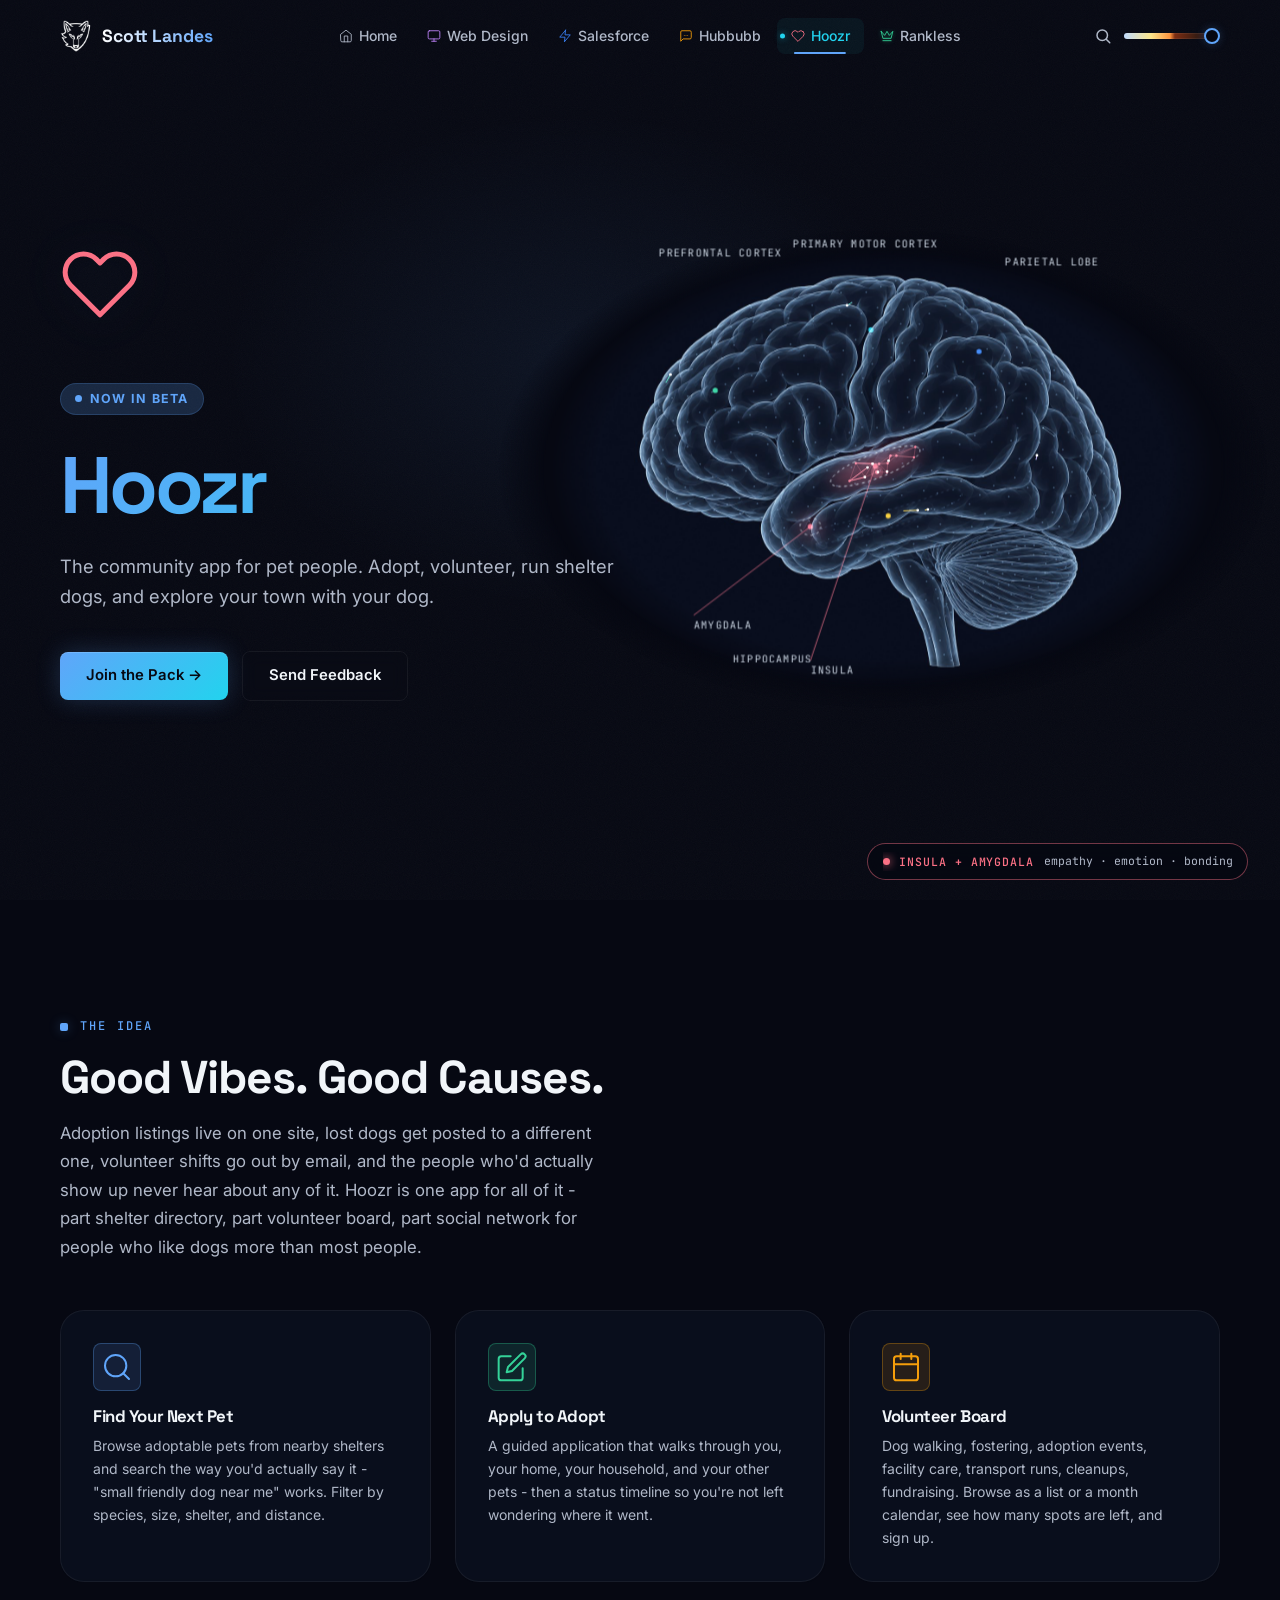
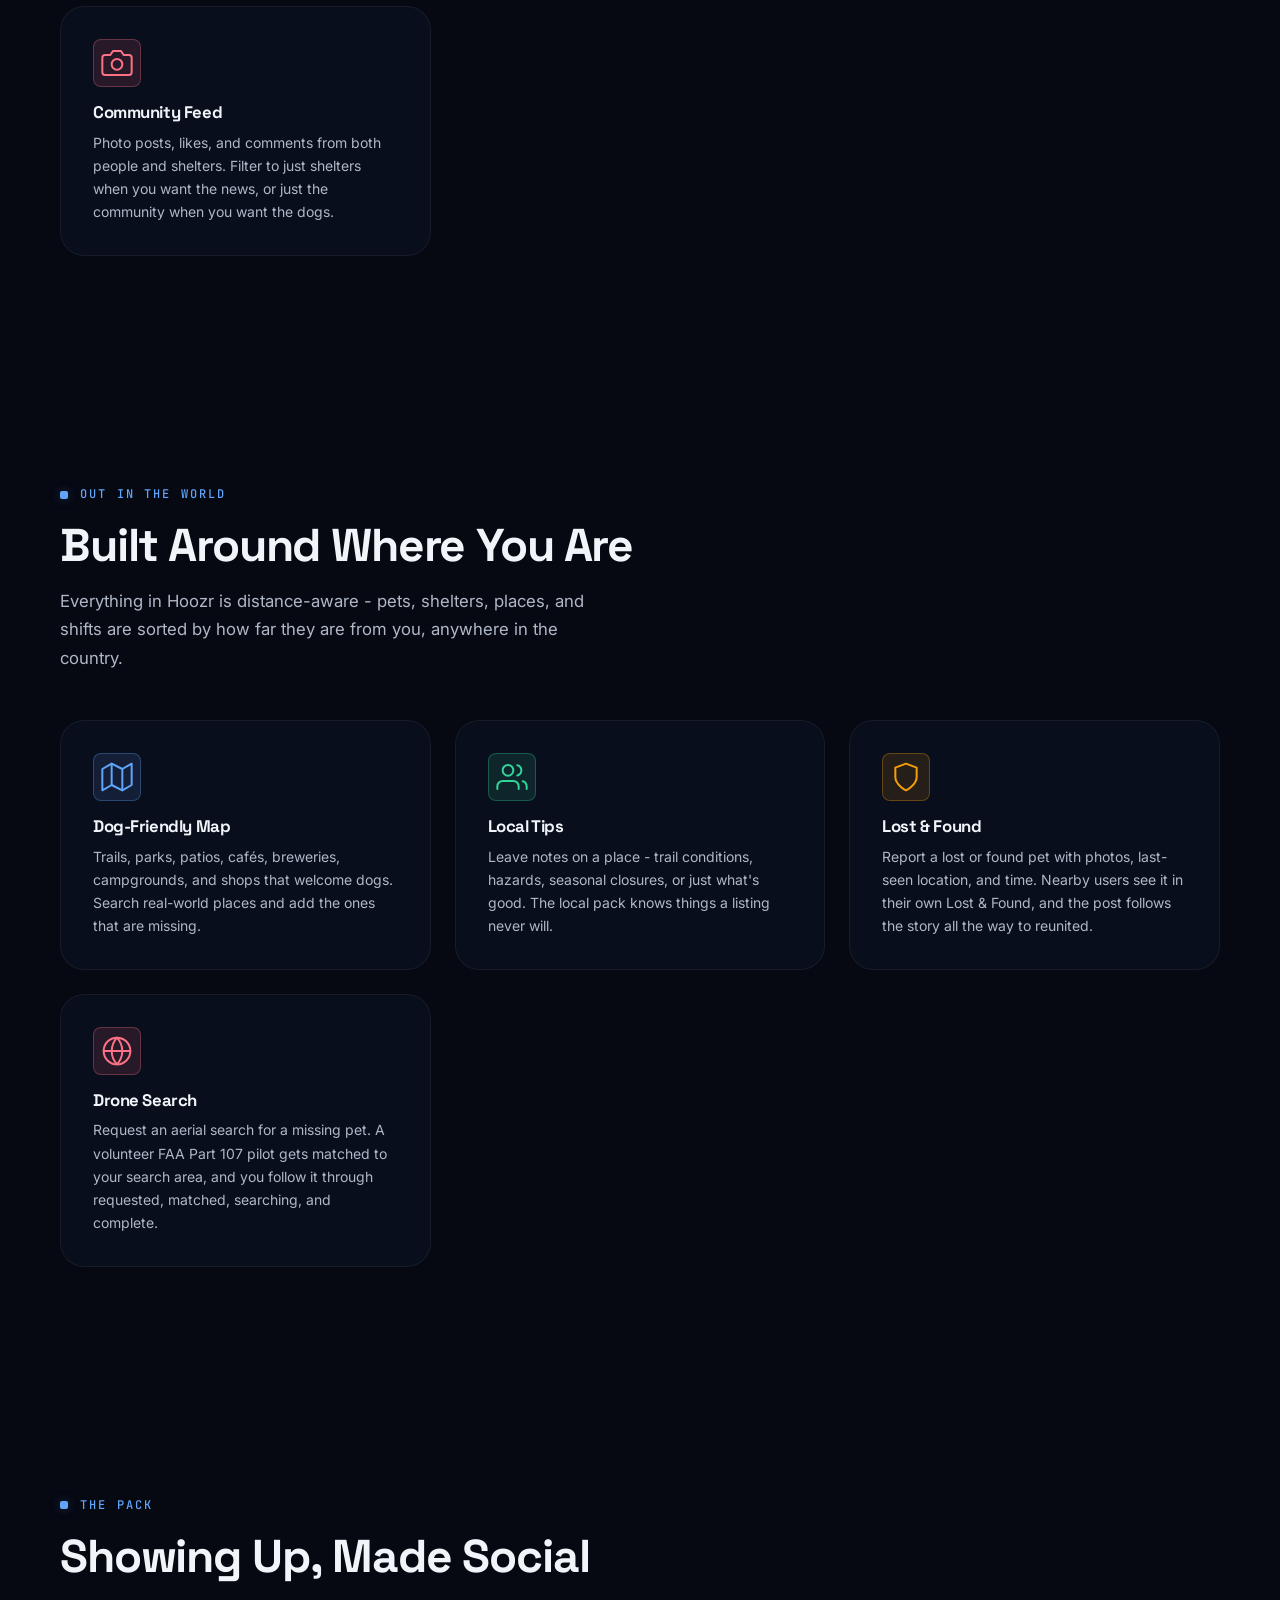
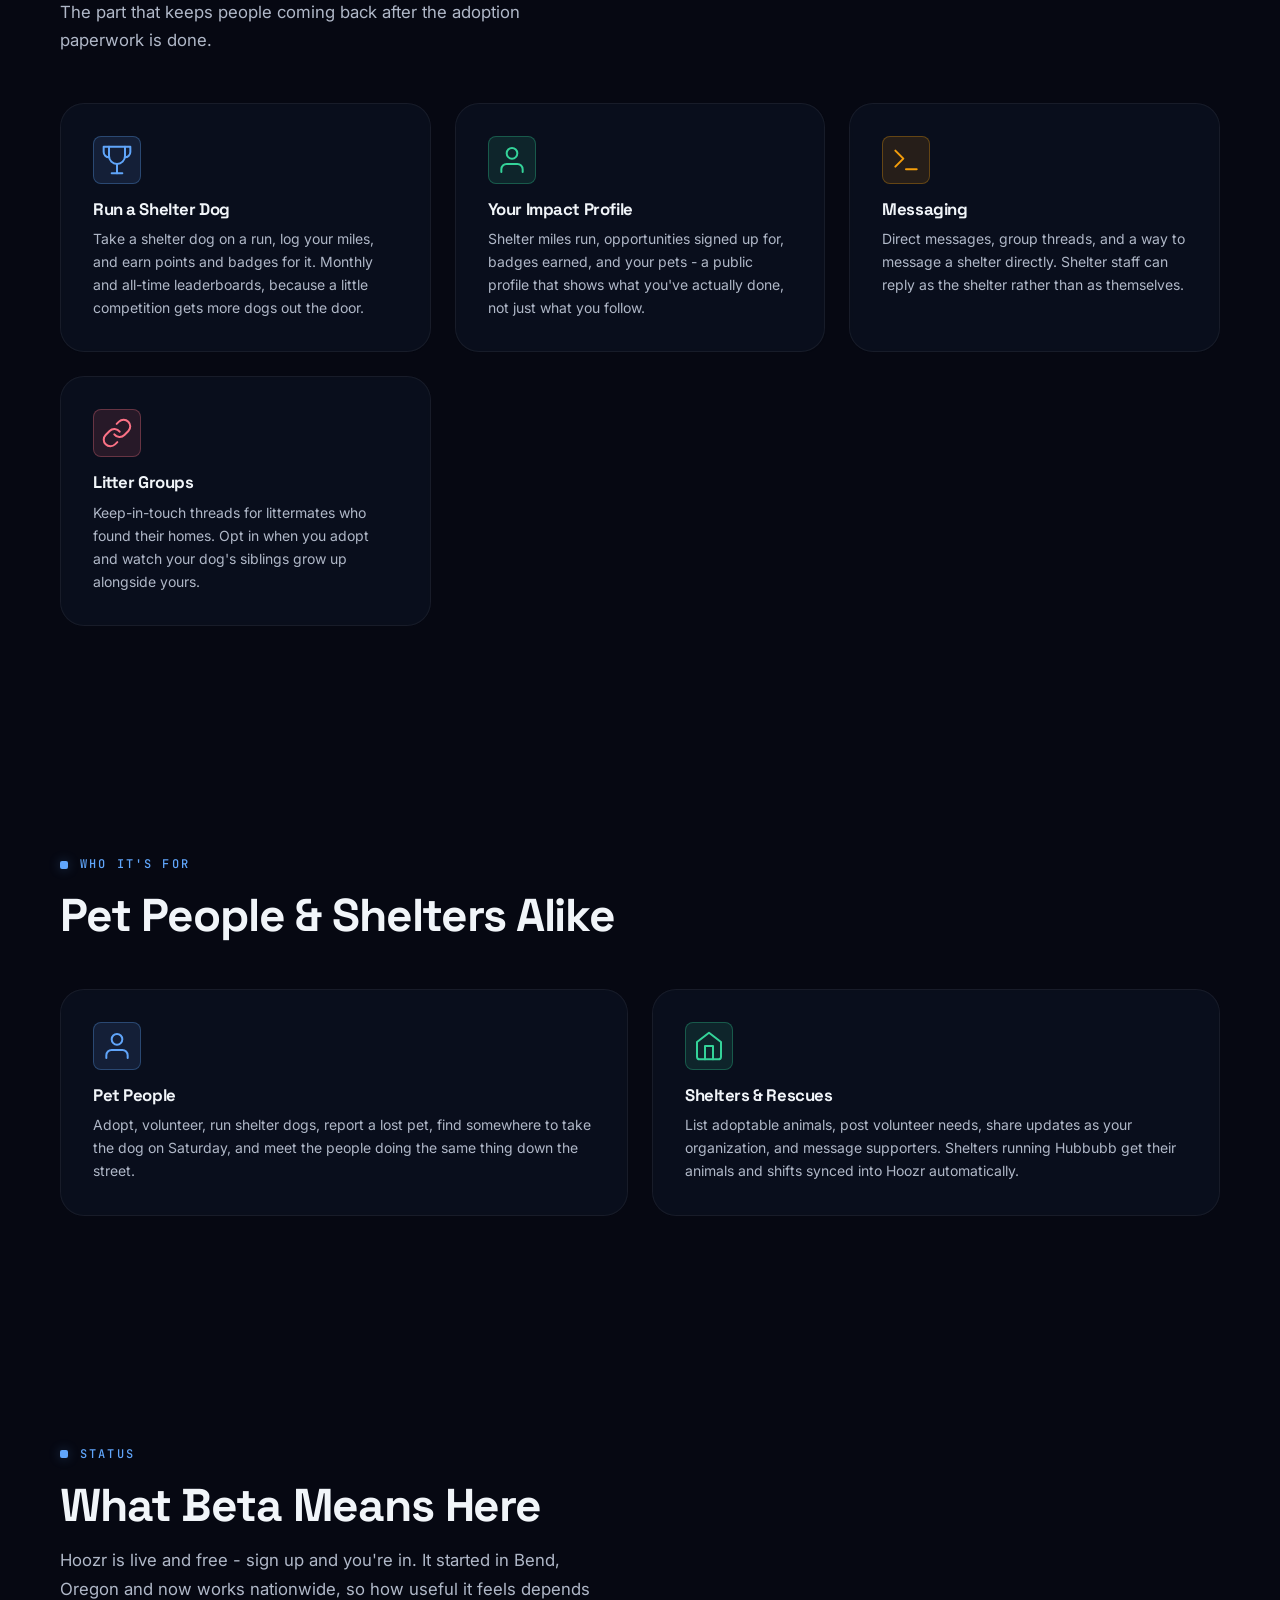
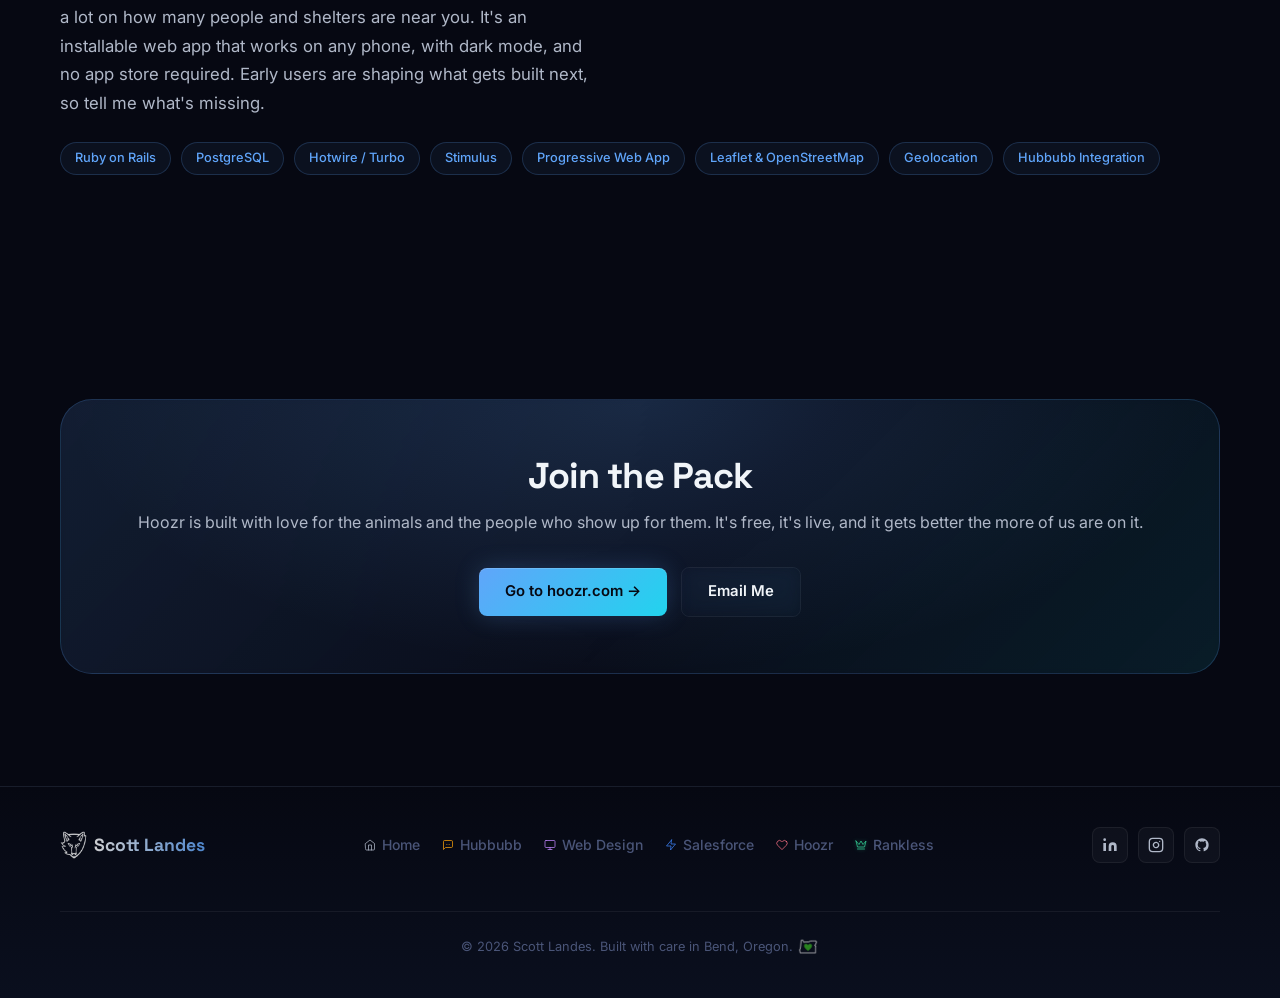
==== commit 44b357ba: "Replace the light/dark toggle with a time-of-day slider The site now follows the sun in Bend: light " ====
--- a/pages/hoozr.html
+++ b/pages/hoozr.html
@@ -47,7 +47,7 @@
   <link href="https://fonts.googleapis.com/css2?family=Inter:wght@400;500;600&family=Space+Grotesk:wght@700;800&family=JetBrains+Mono:wght@400;500&display=swap" rel="stylesheet" />
 
   <link rel="stylesheet" href="../css/styles.css" />
-  <script>(function(){var t=localStorage.getItem("theme");if(t)document.documentElement.setAttribute("data-theme",t);if(t==="light")document.addEventListener("DOMContentLoaded",function(){document.querySelectorAll("img[data-logo-dark]").forEach(function(i){i.src=i.getAttribute("data-logo-dark");});});})();</script>
+  <script src="../js/sky.js"></script>
 </head>
 
 <body>
@@ -88,10 +88,10 @@
 </svg>Rankless</a></li>
           </ul>
 
-          <button class="nav__theme" aria-label="Toggle dark/light mode">
-            <svg class="theme-icon theme-icon--sun" width="18" height="18" viewBox="0 0 24 24" fill="none" stroke="currentColor" stroke-width="2" stroke-linecap="round" stroke-linejoin="round" aria-hidden="true"><circle cx="12" cy="12" r="5"/><line x1="12" y1="1" x2="12" y2="3"/><line x1="12" y1="21" x2="12" y2="23"/><line x1="4.22" y1="4.22" x2="5.64" y2="5.64"/><line x1="18.36" y1="18.36" x2="19.78" y2="19.78"/><line x1="1" y1="12" x2="3" y2="12"/><line x1="21" y1="12" x2="23" y2="12"/><line x1="4.22" y1="19.78" x2="5.64" y2="18.36"/><line x1="18.36" y1="5.64" x2="19.78" y2="4.22"/></svg>
-            <svg class="theme-icon theme-icon--moon" width="18" height="18" viewBox="0 0 24 24" fill="none" stroke="currentColor" stroke-width="2" stroke-linecap="round" stroke-linejoin="round" aria-hidden="true"><path d="M21 12.79A9 9 0 1 1 11.21 3 7 7 0 0 0 21 12.79z"/></svg>
-          </button>
+          <div class="nav__theme sky">
+            <input class="sky__range" type="range" min="0" max="100" step="0.1" aria-label="Time of day" title="Time of day in Bend, Oregon - drag to change">
+            <button class="sky__now" type="button" hidden>Now</button>
+          </div>
           <button class="nav__ham" aria-label="Open mobile menu" aria-expanded="false">
             <span></span>
             <span></span>
--- a/css/styles.css
+++ b/css/styles.css
@@ -40,6 +40,9 @@
 
   --shadow-card: 0 4px 32px rgba(0,0,0,0.4);
   --shadow-ice:  0 0 48px rgba(96,165,250,0.25);
+  --accent-glow: rgba(96,165,250,0.22);
+  --night: 1;
+  --warm: 0;
 
   --t-fast:   150ms;
   --t-base:   300ms;
@@ -88,7 +91,7 @@
   left: 15%;
   width: 60vw;
   height: 60vh;
-  background: radial-gradient(ellipse, rgba(96,165,250,0.07) 0%, transparent 65%);
+  background: radial-gradient(ellipse, color-mix(in srgb, var(--ice-blue) 7%, transparent) 0%, transparent 65%);
   animation: ambient-drift 35s ease-in-out infinite alternate;
 }
 
@@ -116,14 +119,14 @@
 }
 
 .gradient-text {
-  background: linear-gradient(135deg, var(--ice-blue) 0%, #93c5fd 40%, var(--cyan) 100%);
+  background: linear-gradient(135deg, var(--ice-blue) 0%, var(--cyan) 100%);
   -webkit-background-clip: text;
   -webkit-text-fill-color: transparent;
   background-clip: text;
 }
 
 [data-theme="light"] .gradient-text {
-  background: linear-gradient(135deg, var(--ice-blue) 0%, #6d9fff 40%, var(--cyan) 100%);
+  background: linear-gradient(135deg, var(--ice-blue) 0%, var(--cyan) 100%);
   -webkit-background-clip: text;
   -webkit-text-fill-color: transparent;
   background-clip: text;
@@ -342,7 +345,7 @@
   -webkit-text-fill-color: transparent;
   background-clip: text;
 }
-[data-theme="light"] .hero__name-row > span { background-image: linear-gradient(90deg, var(--text) 0%, #2563eb 100%); }
+[data-theme="light"] .hero__name-row > span { background-image: linear-gradient(90deg, var(--text) 0%, var(--ice-blue) 100%); }
 
 .hero__title {
   font-size: clamp(2.75rem, 8vw, 5.75rem);
@@ -409,21 +412,21 @@
   background: var(--gradient);
   color: #060812;
   border: none;
-  box-shadow: 0 0 24px rgba(96,165,250,0.2), inset 0 1px 0 rgba(255,255,255,0.15);
+  box-shadow: 0 0 24px var(--accent-glow), inset 0 1px 0 rgba(255,255,255,0.15);
 }
 .btn-primary::before {
   content: '';
   position: absolute;
   inset: -1px;
   border-radius: inherit;
-  background: linear-gradient(135deg, #93c5fd, var(--ice-blue));
+  background: linear-gradient(135deg, var(--cyan), var(--ice-blue));
   z-index: -1;
   opacity: 0;
   transition: opacity var(--t-base);
 }
 .btn-primary:hover {
   transform: translateY(-2px);
-  box-shadow: 0 8px 40px rgba(96,165,250,0.3), inset 0 1px 0 rgba(255,255,255,0.2);
+  box-shadow: 0 8px 40px var(--accent-glow), inset 0 1px 0 rgba(255,255,255,0.2);
 }
 .btn-primary:hover::before { opacity: 1; }
 
@@ -922,7 +925,7 @@
 .cs-hero__title { font-size: clamp(3rem,8vw,5rem); font-weight: 800; letter-spacing: -0.04em; margin-bottom: 1.25rem; }
 
 .cs-hero__title .gradient-text {
-  background: linear-gradient(135deg, var(--ice-blue) 0%, #93c5fd 50%, var(--cyan) 100%);
+  background: linear-gradient(135deg, var(--ice-blue) 0%, var(--cyan) 100%);
   -webkit-background-clip: text;
   -webkit-text-fill-color: transparent;
   background-clip: text;
@@ -1082,7 +1085,7 @@
 }
 
 [data-theme="light"] .nav__logo span,
-[data-theme="light"] .footer__logo span { background-image: linear-gradient(90deg, var(--text) 0%, #2563eb 100%); }
+[data-theme="light"] .footer__logo span { background-image: linear-gradient(90deg, var(--text) 0%, var(--ice-blue) 100%); }
 
 .footer__nav { display: flex; gap: 1.375rem; flex-wrap: wrap; }
 .footer__nav a { display: inline-flex; align-items: center; gap: 0.375rem; color: var(--text-muted); font-size: 0.875rem; font-weight: 500; transition: color var(--t-fast); }
@@ -1130,9 +1133,6 @@
 }
 
 @media (max-width: 768px) {
-  .nav__links { display: none; }
-  .nav__ham { display: flex; margin-left: 0.25rem; }
-  .nav__tools { margin-left: auto; }
   .hero { align-items: flex-start; padding-top: 4.5rem; }
   .hero__subtitle { margin-bottom: 1.5rem; }
 
@@ -1174,19 +1174,44 @@
   color: var(--text);
 }
 
-.nav__theme {
-  display: flex;
-  align-items: center;
-  justify-content: center;
-  width: 34px;
-  height: 34px;
+.sky { display: flex; align-items: center; gap: 0.4rem; flex-shrink: 0; }
+.sky__range {
+  -webkit-appearance: none;
+  appearance: none;
+  width: 96px;
+  height: 6px;
+  border-radius: 99px;
+  background: linear-gradient(90deg, #bfdbfe 0%, #fde68a 28%, #fb923c 48%, #7c2d12 53%, #3b1d12 75%, #0b1026 100%);
+  box-shadow: inset 0 0 0 1px var(--border);
+  cursor: pointer;
+}
+.sky__range::-webkit-slider-thumb {
+  -webkit-appearance: none;
+  width: 16px;
+  height: 16px;
+  border-radius: 50%;
+  background: var(--bg);
+  border: 2px solid var(--ice-blue);
+  box-shadow: 0 0 10px var(--accent-glow);
+}
+.sky__range::-moz-range-thumb {
+  width: 12px;
+  height: 12px;
+  border-radius: 50%;
+  background: var(--bg);
+  border: 2px solid var(--ice-blue);
+  box-shadow: 0 0 10px var(--accent-glow);
+}
+.sky__range:focus-visible { outline: 2px solid var(--ice-blue); outline-offset: 4px; }
+.sky__now {
+  font-family: var(--font-mono);
+  font-size: 0.68rem;
+  padding: 0.2rem 0.45rem;
   border-radius: var(--r-sm);
-  color: var(--text-2);
-  transition: color 0.15s, background 0.15s;
-  flex-shrink: 0;
-}
-.nav__theme:hover { color: var(--text); background: rgba(255,255,255,0.06); }
-.theme-icon--moon { display: none; }
+  border: 1px solid var(--border-a);
+  color: var(--ice-blue);
+}
+.sky__now[hidden] { display: none; }
 
 [data-theme="light"] {
   --bg:         #ffffff;
@@ -1205,12 +1230,12 @@
 
 [data-theme="light"] .hero__glow { opacity: 0.4; }
 
-[data-theme="light"]
 [data-theme="light"] .page-bg {
   background:
-    radial-gradient(ellipse 70% 60% at 5%  25%,  rgba(96,165,250,0.08) 0%, transparent 55%),
-    radial-gradient(ellipse 60% 55% at 90% 30%,  rgba(34,211,238,0.05) 0%, transparent 50%),
-    radial-gradient(ellipse 65% 50% at 70% 70%,  rgba(96,165,250,0.04) 0%, transparent 50%);
+    radial-gradient(ellipse 70% 60% at 5%  25%,  color-mix(in srgb, var(--ice-blue) 8%, transparent) 0%, transparent 55%),
+    radial-gradient(ellipse 60% 55% at 90% 30%,  color-mix(in srgb, var(--cyan) 5%, transparent) 0%, transparent 50%),
+    radial-gradient(ellipse 65% 50% at 70% 70%,  color-mix(in srgb, var(--ice-blue) 4%, transparent) 0%, transparent 50%),
+    var(--bg);
   background-size: cover, cover, cover;
 }
 
@@ -1238,7 +1263,6 @@
 
 [data-theme="light"] .nav__link:hover { background: rgba(0,0,0,0.02); }
 [data-theme="light"] .nav__ham:hover { background: rgba(0,0,0,0.03); }
-[data-theme="light"] .nav__theme:hover,
 [data-theme="light"] .nav__search:hover { background: rgba(0,0,0,0.03); color: var(--text); }
 
 [data-theme="light"] .nav__mobile {
@@ -1251,8 +1275,6 @@
 
 [data-theme="light"] .proj-card__icon { background: rgba(255,255,255,0.7); }
 
-[data-theme="light"] .theme-icon--sun { display: none; }
-[data-theme="light"] .theme-icon--moon { display: flex; }
 
 ::view-transition-old(root),
 ::view-transition-new(root) {
@@ -1300,16 +1322,17 @@
   max-width: none;
   -webkit-mask-image: radial-gradient(closest-side, #000 86%, transparent);
   mask-image: radial-gradient(closest-side, #000 86%, transparent);
-  opacity: 0;
-}
-.brain__img--light { display: none; }
-[data-theme="light"] .brain__img--dark { display: none; }
-[data-theme="light"] .brain__img--light { display: block; }
-.brain.is-drawn .brain__img { animation: brain-in 2.2s var(--ease-out) forwards; }
-@keyframes brain-in {
-  from { opacity: 0; transform: scale(0.96); filter: blur(10px) brightness(1.8); }
-  to   { opacity: 1; transform: none; filter: none; }
-}
+  transition: opacity 0.6s var(--ease-smooth);
+}
+.brain__img { filter: sepia(calc(var(--warm) * 0.5)) saturate(calc(1 + var(--warm) * 0.25)); }
+.brain__img--dark { opacity: var(--night); mix-blend-mode: screen; }
+.brain__img--light { opacity: calc(1 - var(--night)); mix-blend-mode: multiply; }
+.brain__stage { background: radial-gradient(closest-side, var(--bg) 88%, transparent); }
+.brain:not(.is-drawn) .brain__stage { opacity: 0; }
+.brain.is-drawn .brain__stage { animation: brain-fade 2.2s var(--ease-out); }
+.brain.is-drawn .brain__img { animation: brain-in 2.2s var(--ease-out); }
+@keyframes brain-fade { from { opacity: 0; } }
+@keyframes brain-in { from { transform: scale(0.96); filter: blur(10px) brightness(1.8); } }
 
 .brain__svg,
 .brain__canvas { mix-blend-mode: screen; }
@@ -1410,7 +1433,8 @@
   .brain__readout b { margin-right: 0; }
 }
 @media (prefers-reduced-motion: reduce) {
-  .brain.is-drawn .brain__img { animation: none; opacity: 1; }
+  .brain.is-drawn .brain__img,
+  .brain.is-drawn .brain__stage { animation: none; }
 }
 
 .feature-grid > :nth-child(6n+1) { --tone: #60a5fa; }
@@ -1514,3 +1538,14 @@
 
 .subsection { margin-top: 3rem; }
 .subsection .section-title { font-size: 1.5rem; }
+
+@media (max-width: 1100px) {
+  .nav__links { display: none; }
+  .nav__ham { display: flex; margin-left: 0.25rem; }
+  .nav__tools { margin-left: auto; }
+}
+@media (max-width: 520px) {
+  .nav__inner { gap: 0.75rem; }
+  .sky__range { width: 64px; }
+  .sky__now { font-size: 0.62rem; padding: 0.15rem 0.35rem; }
+}
